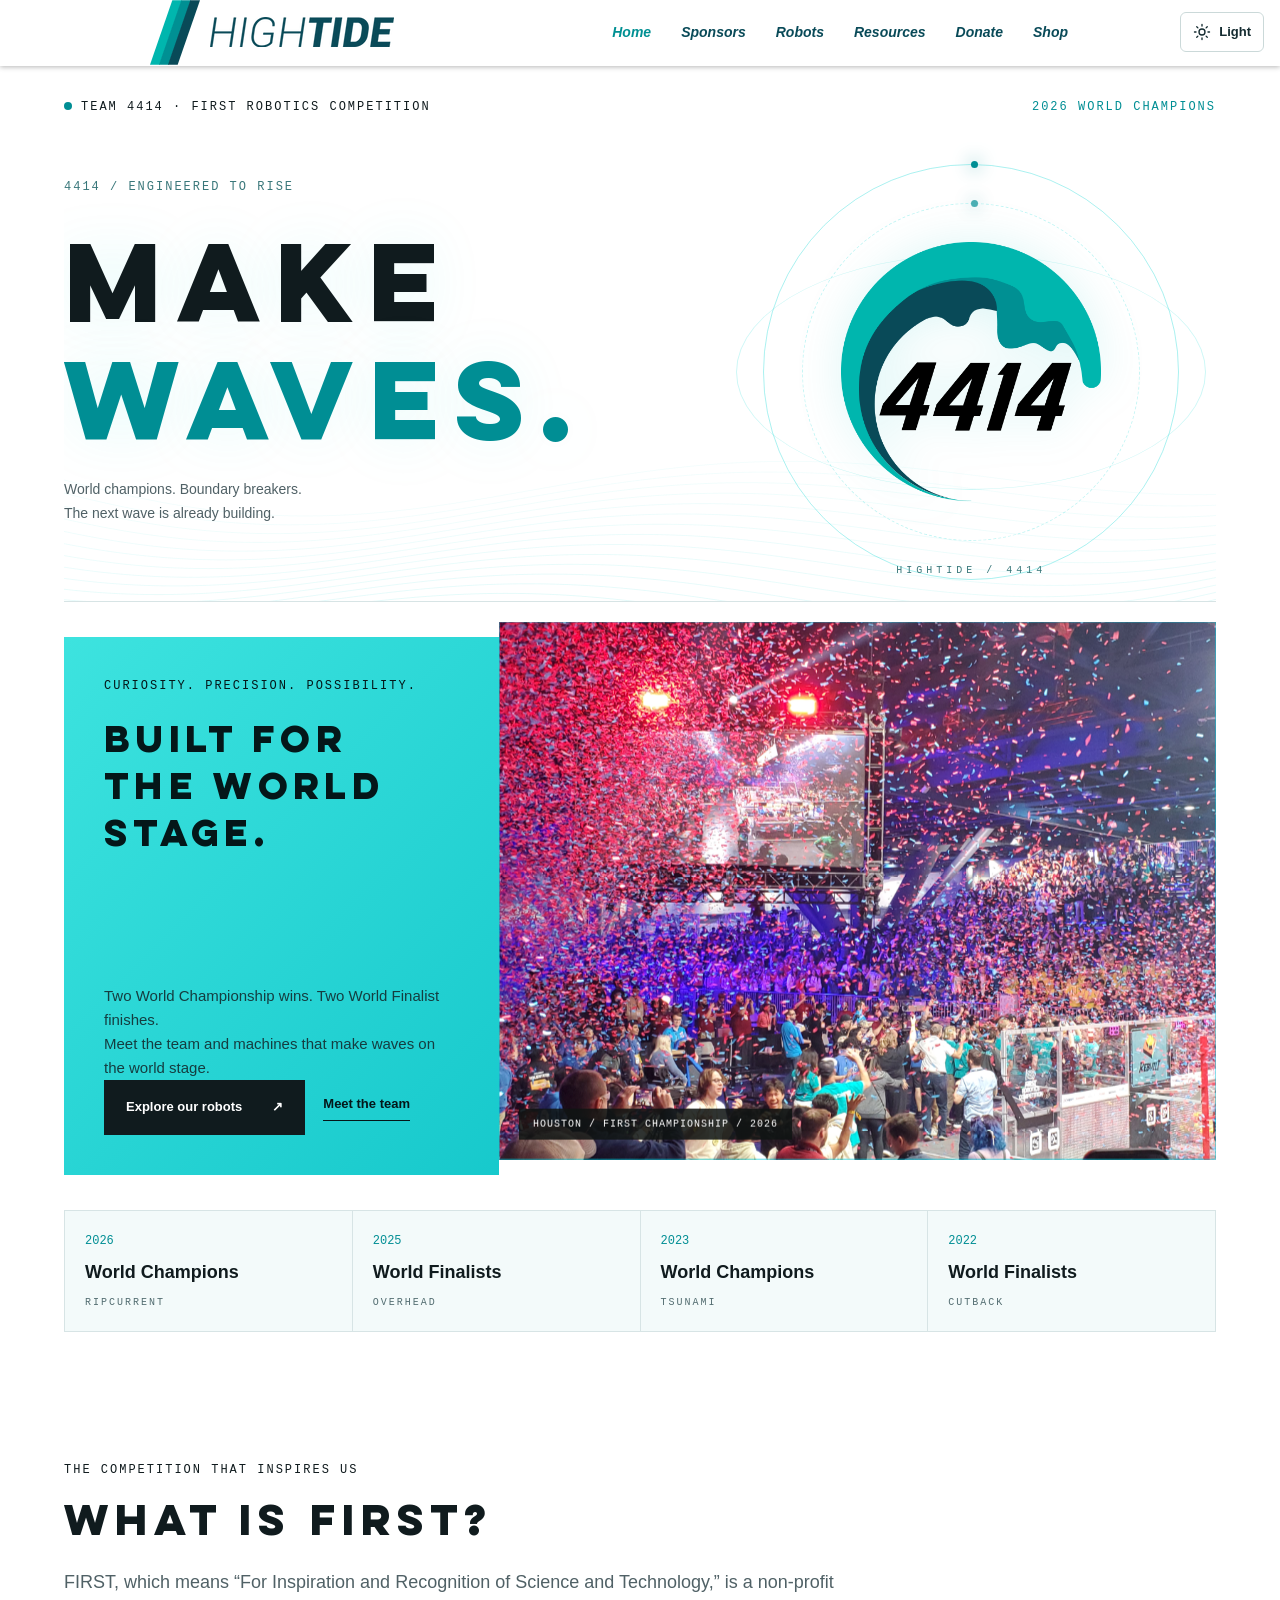
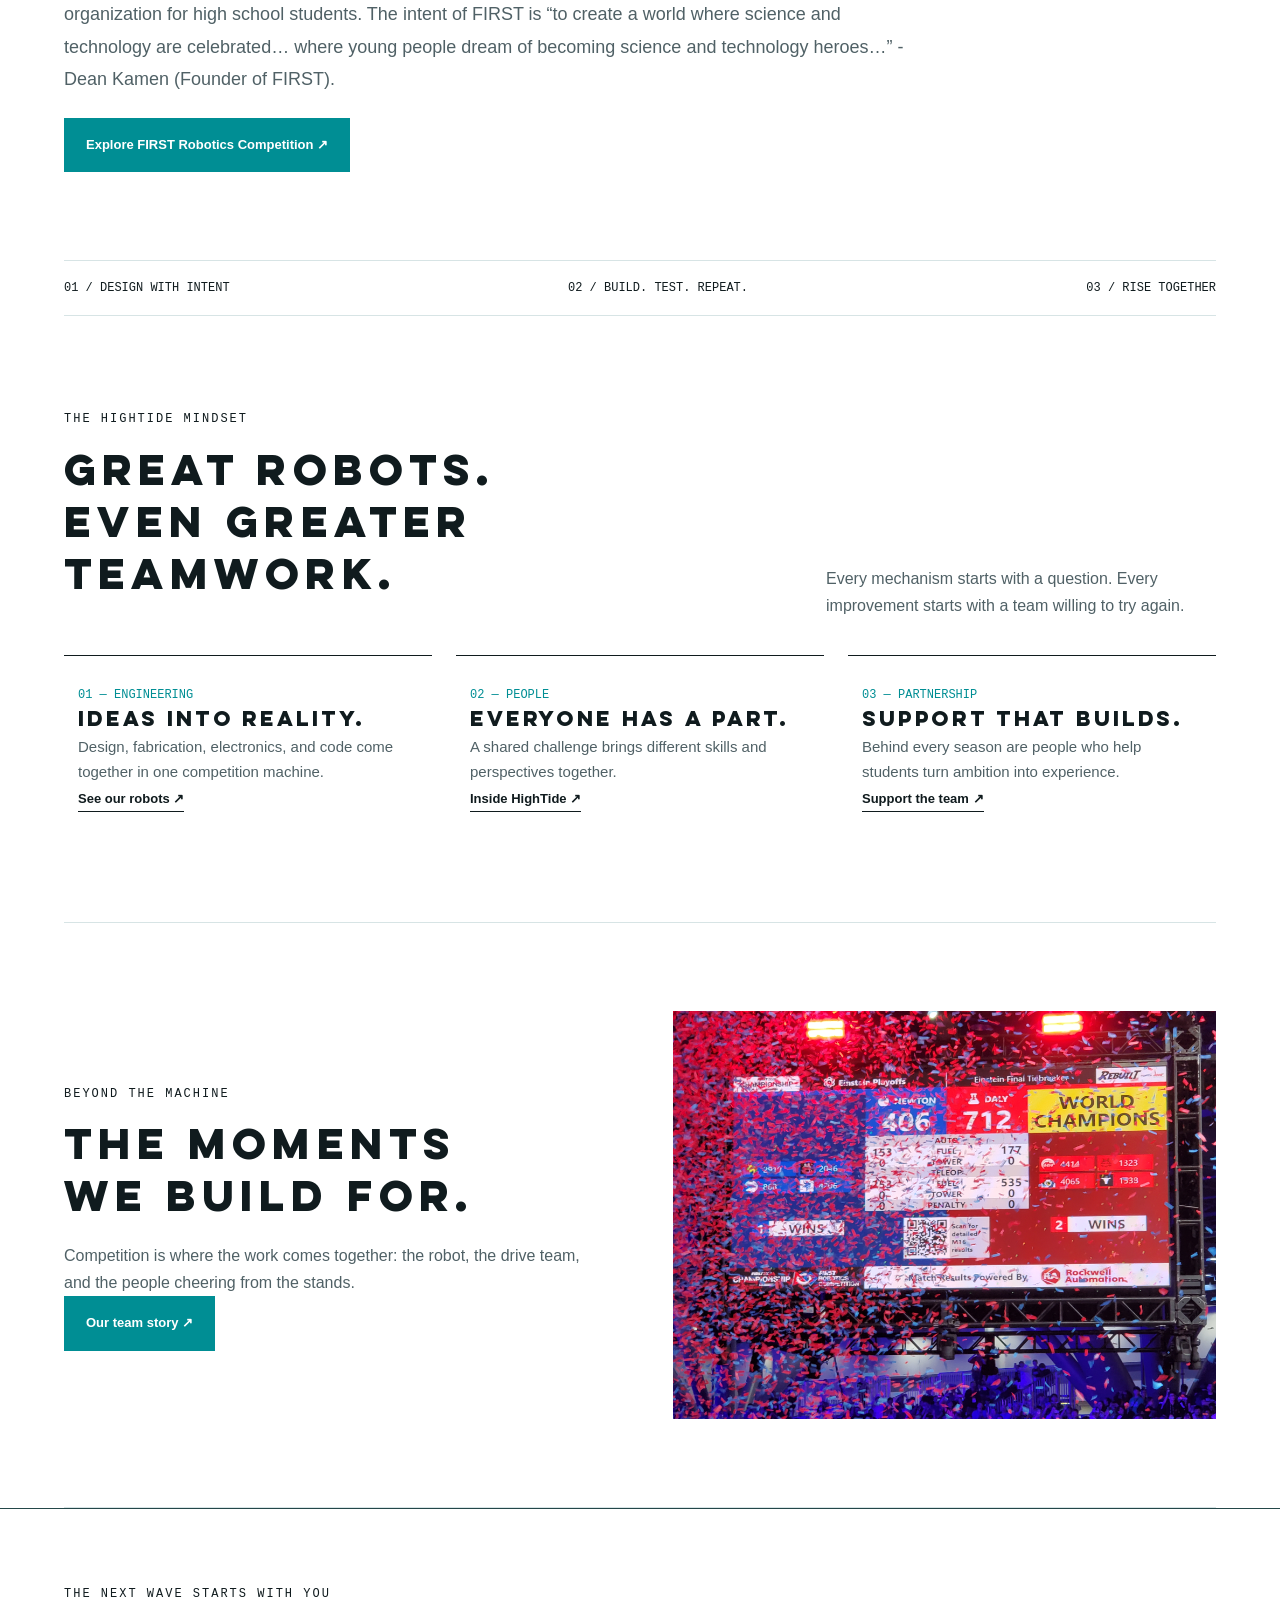
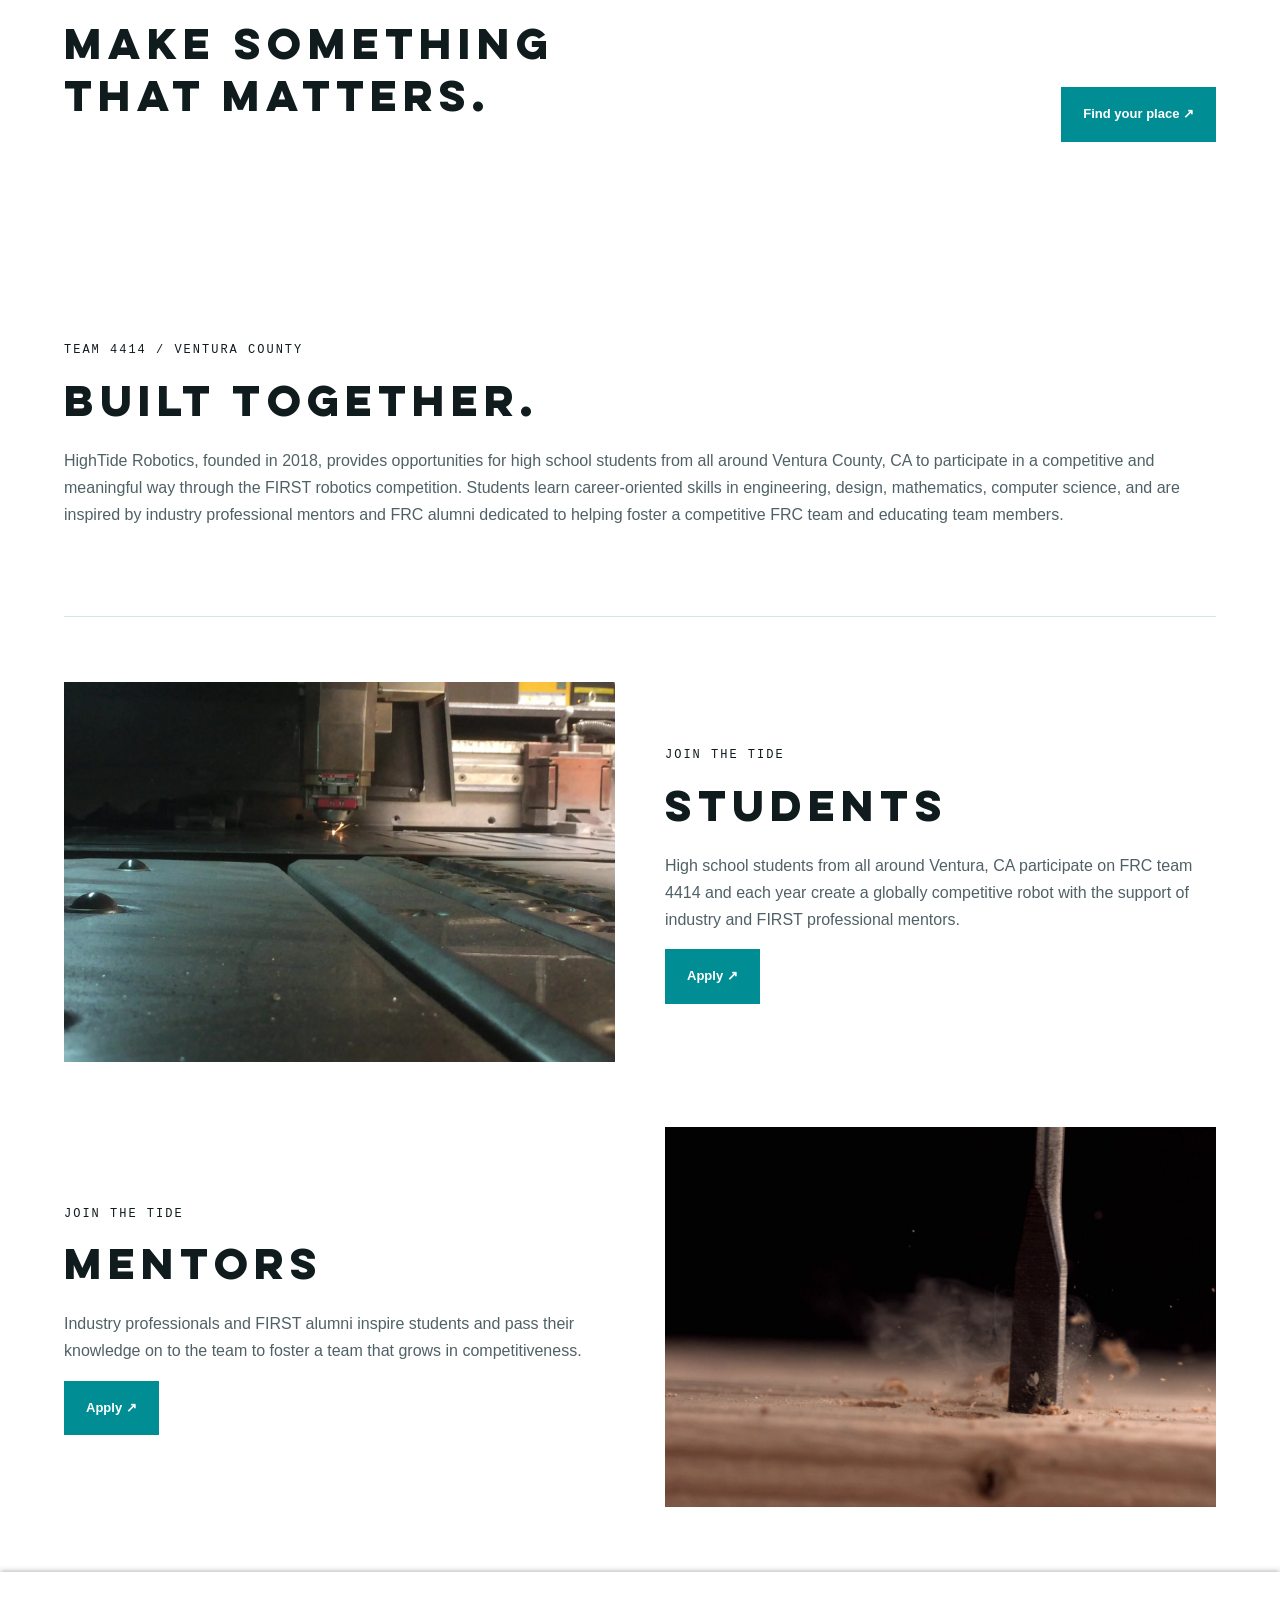
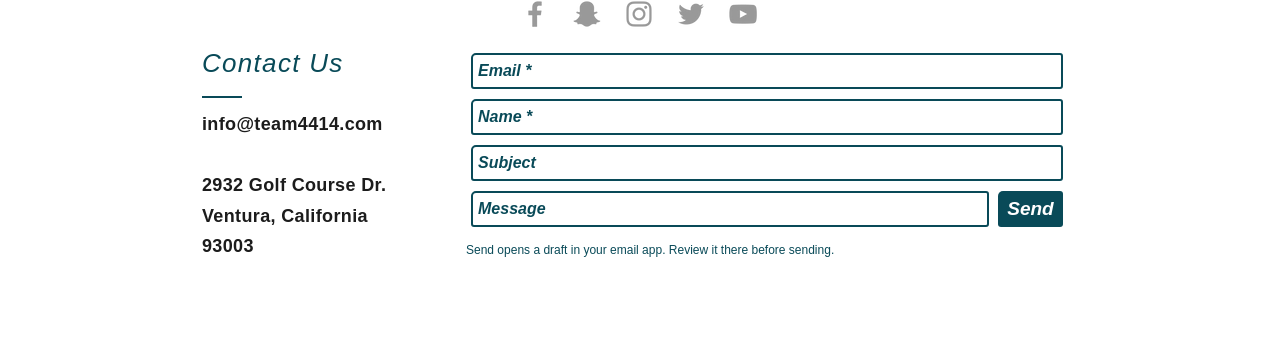
==== official-revamp/index.html @ c83b05f4 "Publish official HighTide copy with revamp homepage" ====
<!DOCTYPE html>
<html lang="en">
<head>
  
  <meta charset='utf-8'>
  <meta name="viewport" content="width=device-width, initial-scale=1" id="wixDesktopViewport" />
  <meta http-equiv="X-UA-Compatible" content="IE=edge">
  <meta name="generator" content="Wix.com Website Builder"/>

  <link rel="icon" sizes="192x192" href="assets/6a2517e0208572bcdb45.png" type="image/png"/>
  <link rel="shortcut icon" href="assets/ac8cab47b328938e9372.png" type="image/png"/>
  <link rel="apple-touch-icon" href="assets/9e45f8d595b29e745906.png" type="image/png"/>

  <!-- Safari Pinned Tab Icon -->
  <!-- <link rel="mask-icon" href="assets/ac8cab47b328938e9372.png"> -->

  <!-- Segmenter Polyfill -->
  

  <!-- Legacy Polyfills -->
  
  

  <!-- Performance API Polyfills -->
  

  
    <!-- Essential Viewer Model -->
    
    
  

  <!-- Globals Definitions -->
  

  

  
  <!-- BEGIN handleAccessTokens bundle -->

  

<!-- END handleAccessTokens bundle -->

<!-- BEGIN overrideGlobals bundle -->



<!-- END overrideGlobals bundle -->

  

  
  

  <!-- Initial CSS -->
  <style data-url="assets/94d943d7850af9f69bb8.css">@keyframes slide-horizontal-new{0%{transform:translate(100%)}}@keyframes slide-horizontal-old{80%{opacity:1}to{opacity:0;transform:translate(-100%)}}@keyframes slide-vertical-new{0%{transform:translateY(-100%)}}@keyframes slide-vertical-old{80%{opacity:1}to{opacity:0;transform:translateY(100%)}}@keyframes out-in-new{0%{opacity:0}}@keyframes out-in-old{to{opacity:0}}:root:active-view-transition{view-transition-name:none}:root:active-view-transition::view-transition-group(*){animation:none}:root:active-view-transition::view-transition-old(*){animation:none}:root:active-view-transition::view-transition-new(*){animation:none}:root::view-transition{pointer-events:none}:root:active-view-transition #SITE_HEADER{view-transition-name:header-group}:root:active-view-transition #WIX_ADS{view-transition-name:wix-ads-group}:root:active-view-transition #SITE_FOOTER{view-transition-name:footer-group}:root:active-view-transition #BACKGROUND_GROUP_TRANSITION_GROUP>div{view-transition-name:background-group}:root:active-view-transition::view-transition-group(page-group){pointer-events:all;cursor:wait;animation:revert;animation-duration:.6s}:root:active-view-transition::view-transition-old(page-group){pointer-events:all;cursor:wait;animation:revert;animation-duration:.6s}:root:active-view-transition::view-transition-new(page-group){pointer-events:all;cursor:wait;animation:revert;animation-duration:.6s}:root:active-view-transition-type(SlideHorizontal)::view-transition-old(page-group){mix-blend-mode:normal;animation:.6s cubic-bezier(.83,0,.17,1) forwards slide-horizontal-old}:root:active-view-transition-type(SlideHorizontal)::view-transition-new(page-group){mix-blend-mode:normal;animation:.6s cubic-bezier(.83,0,.17,1) backwards slide-horizontal-new}:root:active-view-transition-type(SlideVertical)::view-transition-old(page-group){mix-blend-mode:normal;animation:.6s cubic-bezier(.83,0,.17,1) forwards slide-vertical-old}:root:active-view-transition-type(SlideVertical)::view-transition-new(page-group){mix-blend-mode:normal;animation:.6s cubic-bezier(.83,0,.17,1) backwards slide-vertical-new}:root:active-view-transition-type(OutIn)::view-transition-old(page-group){animation:.35s cubic-bezier(.22,1,.36,1) forwards out-in-old}:root:active-view-transition-type(OutIn)::view-transition-new(page-group){animation:.35s cubic-bezier(.64,0,.78,0) .35s backwards out-in-new}@media (prefers-reduced-motion:reduce){::view-transition-group(*){animation:none!important}::view-transition-old(*){animation:none!important}::view-transition-new(*){animation:none!important}}html,body{vertical-align:baseline;background:0 0;border:0;outline:0;margin:0;padding:0}body{--scrollbar-width:0px;-webkit-text-size-adjust:100%;-moz-text-size-adjust:100%;-ms-text-size-adjust:100%;text-size-adjust:100%;font-family:Arial,Helvetica,sans-serif;font-size:10px}html,body{height:100%}body{overflow-x:auto;overflow-y:scroll}body:not(.responsive) #site-root{width:100%;min-width:var(--site-width)}body:not([data-js-loaded]) [data-hide-prejs]{visibility:hidden}interact-element{display:contents}#SITE_CONTAINER{position:relative}:root{--one-unit:1vw;--section-max-width:9999px;--spx-stopper-max:9999px;--spx-stopper-min:0px;--browser-zoom:1}@supports ((-webkit-appearance:none)) and (stroke-color:transparent){:root{--safari-sticky-fix:opacity;--experimental-safari-sticky-fix:translateZ(0)}}@supports (container-type:inline-size){:root{--one-unit:1cqw}}[id^=oldHoverBox-]{mix-blend-mode:plus-lighter;transition:opacity .5s,visibility .5s}[data-mesh-id$=inlineContent-gridContainer]:has(>[id^=oldHoverBox-]){isolation:isolate}
/*# sourceMappingURL=assets/94d943d7850af9f69bb8.css.map*/</style>
<style data-url="assets/3c4a7a65e92de4098db1.css">div,span,applet,object,iframe,h1,h2,h3,h4,h5,h6,p,blockquote,pre,a,abbr,acronym,address,big,cite,code,del,dfn,em,font,img,ins,kbd,q,s,samp,small,strike,strong,sub,sup,tt,var,b,u,i,center,dl,dt,dd,ol,ul,li,fieldset,form,label,legend,table,caption,tbody,tfoot,thead,tr,th,td,nav,button,section,header,footer,title{vertical-align:baseline;background:0 0;border:0;outline:0;margin:0;padding:0}textarea,input,select{box-sizing:border-box;font-family:Helvetica,Arial,sans-serif}ol,ul{list-style:none}blockquote,q{quotes:none}ins{text-decoration:none}del{text-decoration:line-through}table{border-collapse:collapse;border-spacing:0}a{cursor:pointer;text-decoration:none}.testStyles{overflow-y:hidden}.reset-button{color:inherit;font:inherit;-webkit-appearance:none;-webkit-user-select:none;-moz-user-select:none;-ms-user-select:none;background:0 0;border:0;outline:0;padding:0;line-height:normal;overflow:visible}:focus{outline:none}body.device-mobile-optimized:not(.disable-site-overflow){overflow-x:hidden;overflow-y:scroll}body.device-mobile-optimized:not(.responsive) #SITE_CONTAINER{width:320px;margin-left:auto;margin-right:auto;position:relative;overflow-x:visible}body.device-mobile-optimized:not(.responsive):not(.blockSiteScrolling) #SITE_CONTAINER{margin-top:0}body.device-mobile-optimized>*{max-width:100%!important}body.device-mobile-optimized #site-root{overflow:hidden}@supports (overflow:clip){body.device-mobile-optimized #site-root{overflow:clip}}body.device-mobile-non-optimized #SITE_CONTAINER #site-root{overflow:clip}body.device-mobile-non-optimized.fullScreenMode{background-color:#5f6360}body.device-mobile-non-optimized.fullScreenMode #site-root,body.device-mobile-non-optimized.fullScreenMode #SITE_BACKGROUND,body.device-mobile-non-optimized.fullScreenMode #MOBILE_ACTIONS_MENU,body.fullScreenMode #WIX_ADS{visibility:hidden}body.fullScreenMode{overflow:hidden!important}body.fullScreenMode.device-mobile-optimized #TINY_MENU{opacity:0;pointer-events:none}body.fullScreenMode-scrollable.device-mobile-optimized{overflow-x:hidden!important;overflow-y:auto!important}body.fullScreenMode-scrollable.device-mobile-optimized #site-root,body.fullScreenMode-scrollable.device-mobile-optimized #masterPage{overflow:hidden!important}body.fullScreenMode-scrollable.device-mobile-optimized #masterPage,body.fullScreenMode-scrollable.device-mobile-optimized #SITE_BACKGROUND{height:auto!important}body.fullScreenMode-scrollable.device-mobile-optimized #masterPage.mesh-layout{height:0!important}body.blockSiteScrolling,body.siteScrollingBlocked{width:100%;position:fixed}body.siteScrollingBlockedIOSFix{overflow:hidden!important}body.blockSiteScrolling #SITE_CONTAINER{margin-top:calc(var(--blocked-site-scroll-margin-top)*-1)}#site-root{top:var(--wix-ads-height);min-height:100%;margin:0 auto;position:relative}#site-root img:not([src]){visibility:hidden}#site-root svg img:not([src]){visibility:visible}.auto-generated-link{color:inherit}#SCROLL_TO_TOP,#SCROLL_TO_BOTTOM{height:0}.has-click-trigger{cursor:pointer}.fullScreenOverlay{z-index:1005;justify-content:center;display:flex;position:fixed;top:-60px;bottom:0;left:0;right:0;overflow-y:hidden}.fullScreenOverlay>.fullScreenOverlayContent{margin:0 auto;position:absolute;top:60px;bottom:0;left:0;right:0;overflow:hidden;transform:translateZ(0)}[data-mesh-id$=inlineContent],[data-mesh-id$=centeredContent],[data-mesh-id$=form]{pointer-events:none;position:relative}[data-mesh-id$=-gridWrapper],[data-mesh-id$=-rotated-wrapper]{pointer-events:none}[data-mesh-id$=-gridContainer]>*,[data-mesh-id$=-rotated-wrapper]>*,[data-mesh-id$=inlineContent]>:not([data-mesh-id$=-gridContainer]){pointer-events:auto}.device-mobile-optimized #masterPage.mesh-layout #SOSP_CONTAINER_CUSTOM_ID{-ms-grid-row:2;grid-area:2/1/3/2;position:relative}#masterPage.mesh-layout{display:-ms-grid;-ms-grid-rows:max-content max-content min-content max-content;-ms-grid-columns:100%;grid-template-rows:max-content max-content min-content max-content;grid-template-columns:100%;justify-content:stretch;align-items:start;display:grid}#masterPage.mesh-layout #SITE_HEADER_WRAPPER,#masterPage.mesh-layout #SITE_HEADER-placeholder,#masterPage.mesh-layout #SOSP_CONTAINER_CUSTOM_ID[data-state~=mobileView],#masterPage.mesh-layout #PAGES_CONTAINER,#masterPage.mesh-layout #soapBeforePagesContainer,#masterPage.mesh-layout #soapAfterPagesContainer,#masterPage.mesh-layout #SITE_FOOTER_WRAPPER,#masterPage.mesh-layout #SITE_FOOTER-placeholder{-ms-grid-column:1;-ms-grid-row-align:start;-ms-grid-column-align:start}#masterPage.mesh-layout #SITE_HEADER_WRAPPER,#masterPage.mesh-layout #SITE_HEADER-placeholder{-ms-grid-row:1;grid-area:1/1/2/2}#masterPage.mesh-layout #PAGES_CONTAINER,#masterPage.mesh-layout #soapBeforePagesContainer,#masterPage.mesh-layout #soapAfterPagesContainer{-ms-grid-row:3;grid-area:3/1/4/2}#masterPage.mesh-layout #soapBeforePagesContainer,#masterPage.mesh-layout #soapAfterPagesContainer{width:100%}#masterPage.mesh-layout #PAGES_CONTAINER{align-self:stretch}#masterPage.mesh-layout main#PAGES_CONTAINER{display:block}#masterPage.mesh-layout #SITE_FOOTER_WRAPPER,#masterPage.mesh-layout #SITE_FOOTER-placeholder{-ms-grid-row:4;grid-area:4/1/5/2}#masterPage.mesh-layout [data-mesh-id=PAGES_CONTAINERcenteredContent],#masterPage.mesh-layout [data-mesh-id=PAGES_CONTAINERinlineContent],#masterPage.mesh-layout #SITE_PAGES{height:100%}#masterPage.mesh-layout.desktop>*{width:100%}#masterPage.mesh-layout #SITE_PAGES,#masterPage.mesh-layout #SITE_HEADER_WRAPPER,#masterPage.mesh-layout #SITE_FOOTER_WRAPPER,#masterPage.mesh-layout #PAGES_CONTAINER,#masterPage.mesh-layout #masterPageinlineContent,#masterPage.mesh-layout #SITE_FOOTER,#masterPage.mesh-layout #SITE_HEADER{position:relative}#masterPage.mesh-layout #SITE_HEADER{grid-area:1/1/2/2}#masterPage.mesh-layout #SITE_FOOTER{grid-area:4/1/5/2}#masterPage.mesh-layout.overflow-x-clip #SITE_HEADER,#masterPage.mesh-layout.overflow-x-clip #SITE_FOOTER{overflow-x:clip}[data-z-counter]{z-index:0}[data-z-counter="0"]{z-index:auto}.wixSiteProperties{-webkit-font-smoothing:antialiased;-moz-osx-font-smoothing:grayscale}:root{--wst-button-color-fill-primary:rgb(var(--color_48));--wst-button-color-border-primary:rgb(var(--color_49));--wst-button-color-text-primary:rgb(var(--color_50));--wst-button-color-fill-primary-hover:rgb(var(--color_51));--wst-button-color-border-primary-hover:rgb(var(--color_52));--wst-button-color-text-primary-hover:rgb(var(--color_53));--wst-button-color-fill-primary-disabled:rgb(var(--color_54));--wst-button-color-border-primary-disabled:rgb(var(--color_55));--wst-button-color-text-primary-disabled:rgb(var(--color_56));--wst-button-color-fill-secondary:rgb(var(--color_57));--wst-button-color-border-secondary:rgb(var(--color_58));--wst-button-color-text-secondary:rgb(var(--color_59));--wst-button-color-fill-secondary-hover:rgb(var(--color_60));--wst-button-color-border-secondary-hover:rgb(var(--color_61));--wst-button-color-text-secondary-hover:rgb(var(--color_62));--wst-button-color-fill-secondary-disabled:rgb(var(--color_63));--wst-button-color-border-secondary-disabled:rgb(var(--color_64));--wst-button-color-text-secondary-disabled:rgb(var(--color_65));--wst-color-fill-base-1:rgb(var(--color_36));--wst-color-fill-base-2:rgb(var(--color_37));--wst-color-fill-base-shade-1:rgb(var(--color_38));--wst-color-fill-base-shade-2:rgb(var(--color_39));--wst-color-fill-base-shade-3:rgb(var(--color_40));--wst-color-fill-accent-1:rgb(var(--color_41));--wst-color-fill-accent-2:rgb(var(--color_42));--wst-color-fill-accent-3:rgb(var(--color_43));--wst-color-fill-accent-4:rgb(var(--color_44));--wst-color-fill-background-primary:rgb(var(--color_11));--wst-color-fill-background-secondary:rgb(var(--color_12));--wst-color-text-primary:rgb(var(--color_15));--wst-color-text-secondary:rgb(var(--color_14));--wst-color-action:rgb(var(--color_18));--wst-color-disabled:rgb(var(--color_39));--wst-color-title:rgb(var(--color_45));--wst-color-subtitle:rgb(var(--color_46));--wst-color-line:rgb(var(--color_47));--wst-font-style-h2:var(--font_2);--wst-font-style-h3:var(--font_3);--wst-font-style-h4:var(--font_4);--wst-font-style-h5:var(--font_5);--wst-font-style-h6:var(--font_6);--wst-font-style-body-large:var(--font_7);--wst-font-style-body-medium:var(--font_8);--wst-font-style-body-small:var(--font_9);--wst-font-style-body-x-small:var(--font_10);--wst-color-custom-1:rgb(var(--color_13));--wst-color-custom-2:rgb(var(--color_16));--wst-color-custom-3:rgb(var(--color_17));--wst-color-custom-4:rgb(var(--color_19));--wst-color-custom-5:rgb(var(--color_20));--wst-color-custom-6:rgb(var(--color_21));--wst-color-custom-7:rgb(var(--color_22));--wst-color-custom-8:rgb(var(--color_23));--wst-color-custom-9:rgb(var(--color_24));--wst-color-custom-10:rgb(var(--color_25));--wst-color-custom-11:rgb(var(--color_26));--wst-color-custom-12:rgb(var(--color_27));--wst-color-custom-13:rgb(var(--color_28));--wst-color-custom-14:rgb(var(--color_29));--wst-color-custom-15:rgb(var(--color_30));--wst-color-custom-16:rgb(var(--color_31));--wst-color-custom-17:rgb(var(--color_32));--wst-color-custom-18:rgb(var(--color_33));--wst-color-custom-19:rgb(var(--color_34));--wst-color-custom-20:rgb(var(--color_35))}.wix-presets-wrapper{display:contents}.builder-root{box-sizing:border-box}
/*# sourceMappingURL=assets/3c4a7a65e92de4098db1.css.map*/</style>

  <meta name="format-detection" content="telephone=no">
  <meta name="skype_toolbar" content="skype_toolbar_parser_compatible">
  
  

  

  
      <!--pageHtmlEmbeds.head start-->
      
    
      
      <!--pageHtmlEmbeds.head end-->
  

  <!-- head performance data start -->
  
  <!-- head performance data end -->
  

    

  
  <style id="a11y-contrast">
    @media (forced-colors: active) {
      #SITE_CONTAINER.focus-ring-active
        :not(.has-custom-focus):not(.ignore-focus):not([tabindex='-1']):focus,
      #SITE_CONTAINER.focus-ring-active
        :not(.has-custom-focus):not(.ignore-focus):not([tabindex='-1']):focus
        ~ .wixSdkShowFocusOnSibling {
        outline: 2px solid CanvasText;
        outline-offset: 2px;
      }
    }
  </style>
  

  

<meta http-equiv="X-Wix-Meta-Site-Id" content="e377ddc9-7786-4583-9817-814f93f00d83">
<meta http-equiv="X-Wix-Application-Instance-Id" content="0102c278-e7bc-4dad-8c12-705cf409c7c3">

    <meta http-equiv="X-Wix-Published-Version" content="2"/>



    <meta http-equiv="etag" content="bug"/>

<!-- render-head end -->

<style data-href="assets/792822627a975d624b44.css">.EtmdIW{cursor:pointer}.XWeqiF{opacity:0}.bWoigz{opacity:1;transition:opacity var(--transition-duration) cubic-bezier(.37, 0, .63, 1)}.HTrn1j{opacity:1}.sAGPNe{opacity:0;transition:opacity var(--transition-duration) cubic-bezier(.37, 0, .63, 1)}.cCFKrw{opacity:0}.yifJnQ{opacity:1;transition:opacity var(--transition-duration) cubic-bezier(.64, 0, .78, 0)}._mj5qU{opacity:1}.gG6uhp{opacity:0;transition:opacity var(--transition-duration) cubic-bezier(.22, 1, .36, 1)}.k0CnHT{transform:translate(100%)}.URQNsX{transition:transform var(--transition-duration) cubic-bezier(.87, 0, .13, 1);transform:translate(0)}.CCwVTE{transform:translate(0)}.TX_1qK{transition:transform var(--transition-duration) cubic-bezier(.87, 0, .13, 1);transform:translate(-100%)}.JMRv7x{transform:translate(-100%)}.AOzCGi{transition:transform var(--transition-duration) cubic-bezier(.87, 0, .13, 1);transform:translate(0)}.WzSMGx{transform:translate(0)}.I76Pz6{transition:transform var(--transition-duration) cubic-bezier(.87, 0, .13, 1);transform:translate(100%)}.bX95uQ{transform:translateY(100%)}.Ogwj62{transition:transform var(--transition-duration) cubic-bezier(.87, 0, .13, 1);transform:translateY(0)}.GdyWfW{transform:translateY(0)}.YxqFze{transition:transform var(--transition-duration) cubic-bezier(.87, 0, .13, 1);transform:translateY(-100%)}.NrDww4{transform:translateY(-100%)}.ciVV17{transition:transform var(--transition-duration) cubic-bezier(.87, 0, .13, 1);transform:translateY(0)}.BMKrqh{transform:translateY(0)}.jNxMkI{transition:transform var(--transition-duration) cubic-bezier(.87, 0, .13, 1);transform:translateY(100%)}body:not(.responsive) .Y3K28_{overflow-x:clip}:root:active-view-transition .Y3K28_{view-transition-name:page-group}.uvik8H{grid-template-rows:1fr;grid-template-columns:1fr;height:100%;display:grid}.uvik8H>div{grid-area:1/1/2/2;place-self:stretch stretch!important}.StylableButton2545352419__root{-archetype:box;cursor:pointer;box-sizing:border-box;touch-action:manipulation;border:0;width:100%;min-width:10px;height:100%;min-height:10px;padding:0;display:block}.StylableButton2545352419__root[disabled]{pointer-events:none}.StylableButton2545352419__root:not(:hover):not([disabled]).StylableButton2545352419--hasBackgroundColor{background-color:var(--corvid-background-color)!important}.StylableButton2545352419__root:hover:not([disabled]).StylableButton2545352419--hasHoverBackgroundColor{background-color:var(--corvid-hover-background-color)!important}.StylableButton2545352419__root:not(:hover)[disabled].StylableButton2545352419--hasDisabledBackgroundColor{background-color:var(--corvid-disabled-background-color)!important}.StylableButton2545352419__root:not(:hover):not([disabled]).StylableButton2545352419--hasBorderColor{border-color:var(--corvid-border-color)!important}.StylableButton2545352419__root:hover:not([disabled]).StylableButton2545352419--hasHoverBorderColor{border-color:var(--corvid-hover-border-color)!important}.StylableButton2545352419__root:not(:hover)[disabled].StylableButton2545352419--hasDisabledBorderColor{border-color:var(--corvid-disabled-border-color)!important}.StylableButton2545352419__root.StylableButton2545352419--hasBorderRadius{border-radius:var(--corvid-border-radius)!important}.StylableButton2545352419__root.StylableButton2545352419--hasBorderWidth{border-width:var(--corvid-border-width)!important}.StylableButton2545352419__root:not(:hover):not([disabled]).StylableButton2545352419--hasColor,.StylableButton2545352419__root:not(:hover):not([disabled]).StylableButton2545352419--hasColor .StylableButton2545352419__label{color:var(--corvid-color)!important}.StylableButton2545352419__root:hover:not([disabled]).StylableButton2545352419--hasHoverColor,.StylableButton2545352419__root:hover:not([disabled]).StylableButton2545352419--hasHoverColor .StylableButton2545352419__label{color:var(--corvid-hover-color)!important}.StylableButton2545352419__root:not(:hover)[disabled].StylableButton2545352419--hasDisabledColor,.StylableButton2545352419__root:not(:hover)[disabled].StylableButton2545352419--hasDisabledColor .StylableButton2545352419__label{color:var(--corvid-disabled-color)!important}.StylableButton2545352419__link{-archetype:box;box-sizing:border-box;color:#000;text-decoration:none}.StylableButton2545352419__container{flex-direction:row;flex-grow:1;flex-basis:auto;justify-content:center;align-items:center;width:100%;height:100%;transition:all .2s,visibility;display:flex;overflow:hidden}.StylableButton2545352419__label{-archetype:text;-controller-part-type:LayoutChildDisplayDropdown, LayoutFlexChildSpacing(first);text-overflow:ellipsis;text-align:center;white-space:nowrap;min-width:1.8em;max-width:100%;transition:inherit;overflow:hidden}.StylableButton2545352419__root.StylableButton2545352419--isMaxContent .StylableButton2545352419__label{text-overflow:unset}.StylableButton2545352419__root.StylableButton2545352419--isWrapText .StylableButton2545352419__label{overflow-wrap:break-word;white-space:break-spaces;word-break:break-word;min-width:10px}.StylableButton2545352419__icon{-archetype:icon;-controller-part-type:LayoutChildDisplayDropdown, LayoutFlexChildSpacing(last);flex-shrink:0;min-width:1px;height:50px;transition:inherit}.StylableButton2545352419__icon.StylableButton2545352419--override{display:block!important}.StylableButton2545352419__icon>span,.StylableButton2545352419__icon svg{width:inherit;height:inherit;display:flex}.StylableButton2545352419__root:not(:hover):not([disalbed]).StylableButton2545352419--hasIconColor .StylableButton2545352419__icon svg{fill:var(--corvid-icon-color)!important;stroke:var(--corvid-icon-color)!important}.StylableButton2545352419__root:hover:not([disabled]).StylableButton2545352419--hasHoverIconColor .StylableButton2545352419__icon svg{fill:var(--corvid-hover-icon-color)!important;stroke:var(--corvid-hover-icon-color)!important}.StylableButton2545352419__root:not(:hover)[disabled].StylableButton2545352419--hasDisabledIconColor .StylableButton2545352419__icon svg{fill:var(--corvid-disabled-icon-color)!important;stroke:var(--corvid-disabled-icon-color)!important}@media (forced-colors:active){.StylableButton2545352419__root.StylableButton2545352419__forcedColorsBackground{color:buttontext!important;background:buttonface!important}.StylableButton2545352419__root.StylableButton2545352419__forcedColorsBackground[disabled]{color:graytext!important}.StylableButton2545352419__root.StylableButton2545352419__forcedColorsBackground .StylableButton2545352419__label{color:inherit!important}.StylableButton2545352419__root:not([disabled]){outline-offset:0px;outline:2px solid buttontext}.StylableButton2545352419__root:hover:not([disabled]),.StylableButton2545352419__root[aria-pressed=true],.StylableButton2545352419__root[aria-selected=true],.StylableButton2545352419__root[data-preview=selected]{outline-offset:1px;outline:3px solid highlight}.StylableButton2545352419__root:focus,.StylableButton2545352419__root:focus-visible{outline-offset:1px;outline:3px solid highlight!important}.StylableButton2545352419__icon,.StylableButton2545352419__icon svg:not([data-type=ugc]):not([data-type=color]),.StylableButton2545352419__icon svg:not([data-type=ugc]):not([data-type=color]) *{fill:currentColor!important;stroke:currentColor!important}}.IT88M3{position:absolute;inset:0}.LXgYyC{cursor:pointer}.iL7Pq5{-webkit-tap-highlight-color:#0000;opacity:var(--opacity);fill:var(--corvid-fill-color,var(--fill));fill-opacity:var(--fill-opacity);stroke:var(--corvid-stroke-color,var(--stroke));stroke-opacity:var(--stroke-opacity);stroke-width:var(--stroke-width);transform:var(--flip);filter:var(--drop-shadow,none);position:absolute;inset:0}.iL7Pq5 svg{width:var(--svg-calculated-width,100%);height:var(--svg-calculated-height,100%);padding:var(--svg-calculated-padding,0);margin:auto;position:absolute;inset:0}.iL7Pq5 svg:not([data-type=ugc]){overflow:visible}@media (forced-colors:active){.iL7Pq5 svg:not([data-type=ugc]):not([data-type=color]){fill:currentColor}}.gx51wo *{vector-effect:non-scaling-stroke}ul.font_100,ol.font_100{color:#080808;font-variant:normal;letter-spacing:normal;margin:0;font-family:"Arial, Helvetica, sans-serif",serif;font-size:10px;font-style:normal;font-weight:400;line-height:normal;text-decoration:none}ul.font_100 li,ol.font_100 li{margin-bottom:12px}ul.wix-list-text-align,ol.wix-list-text-align{list-style-position:inside}ul.wix-list-text-align p,ul.wix-list-text-align h1,ul.wix-list-text-align h2,ul.wix-list-text-align h3,ul.wix-list-text-align h4,ul.wix-list-text-align h5,ul.wix-list-text-align h6,ol.wix-list-text-align p,ol.wix-list-text-align h1,ol.wix-list-text-align h2,ol.wix-list-text-align h3,ol.wix-list-text-align h4,ol.wix-list-text-align h5,ol.wix-list-text-align h6{display:inline}.E28gHm{cursor:pointer}.V9ooqn{clip:rect(0 0 0 0);border:0;width:1px;height:1px;margin:-1px;padding:0;position:absolute;overflow:hidden}@supports ((-webkit-appearance:none)) and (stroke-color:transparent){._v6ohL>*>:first-child{vertical-align:top}}@supports (-webkit-touch-callout:none){._v6ohL>*>:first-child{vertical-align:top}}._v6ohL [data-attr-richtext-marker=true]{display:block}._v6ohL [data-attr-richtext-marker=true] table{border-collapse:collapse;width:100%;margin:15px 0}._v6ohL [data-attr-richtext-marker=true] table td{padding:12px;position:relative}._v6ohL [data-attr-richtext-marker=true] table td:after{content:"";opacity:.2;border-bottom:1px solid;border-left:1px solid;position:absolute;inset:0}._v6ohL [data-attr-richtext-marker=true] table tr td:last-child:after{border-right:1px solid}._v6ohL [data-attr-richtext-marker=true] table tr:first-child td:after{border-top:1px solid}.N5mCVp :is(p,h1,h2,h3,h4,h5,h6,ul,ol,span[data-attr-richtext-marker],blockquote,div) [class$=rich-text__text],.N5mCVp :is(p,h1,h2,h3,h4,h5,h6,ul,ol,span[data-attr-richtext-marker],blockquote,div)[class$=rich-text__text]{color:var(--corvid-color,currentColor)}.N5mCVp :is(p,h1,h2,h3,h4,h5,h6,ul,ol,span[data-attr-richtext-marker],blockquote,div) span[style*=color]{color:var(--corvid-color,currentColor)!important}.V3wkP4{min-height:var(--min-height);min-width:var(--min-width);direction:var(--text-direction)}.V3wkP4 .nzCBBu{word-wrap:break-word;overflow-wrap:break-word;width:100%;height:100%;position:relative}.V3wkP4 .nzCBBu ul{list-style:inside}.V3wkP4 .nzCBBu li{margin-bottom:12px}.UwkEpO p,.UwkEpO h1,.UwkEpO h2,.UwkEpO h3,.UwkEpO h4,.UwkEpO h5,.UwkEpO h6,.UwkEpO blockquote,.UwkEpO div{letter-spacing:normal;line-height:normal}.JykKzs{min-height:var(--min-height);min-width:var(--min-width)}.JykKzs .nzCBBu{word-wrap:break-word;overflow-wrap:break-word;width:100%;height:100%;position:relative}.JykKzs .nzCBBu ol,.JykKzs .nzCBBu ul{letter-spacing:normal;margin-inline-start:.5em;padding-inline-start:1.3em;line-height:normal}.JykKzs .nzCBBu ul{list-style-type:disc}.JykKzs .nzCBBu ol{list-style-type:decimal}.JykKzs .nzCBBu ul ul,.JykKzs .nzCBBu ol ul{line-height:normal;list-style-type:circle}.JykKzs .nzCBBu ol ol ul,.JykKzs .nzCBBu ol ul ul,.JykKzs .nzCBBu ul ol ul,.JykKzs .nzCBBu ul ul ul{line-height:normal;list-style-type:square}.JykKzs .nzCBBu li{font-style:inherit;font-weight:inherit;line-height:inherit;letter-spacing:normal}.JykKzs .nzCBBu p,.JykKzs .nzCBBu h1,.JykKzs .nzCBBu h2,.JykKzs .nzCBBu h3,.JykKzs .nzCBBu h4,.JykKzs .nzCBBu h5,.JykKzs .nzCBBu h6{margin-block:0;letter-spacing:normal;margin:0;line-height:normal}.JykKzs .nzCBBu a{color:inherit}.N8MGzv,.UwkEpO{word-wrap:break-word;overflow-wrap:break-word;text-align:start;pointer-events:none;min-height:var(--min-height);min-width:var(--min-width);direction:var(--text-direction);mix-blend-mode:var(--blendMode,normal);text-transform:var(--textTransform,"none");text-shadow:var(--textOutline,0px 0px transparent),var(--textShadow,0px 0px transparent)}.N8MGzv>*,.UwkEpO>*{pointer-events:auto}.N8MGzv li,.UwkEpO li{font-style:inherit;font-weight:inherit;line-height:inherit;letter-spacing:normal}.N8MGzv ol,.UwkEpO ol,.N8MGzv ul,.UwkEpO ul{letter-spacing:normal;margin-inline:.5em 0;line-height:normal}.N8MGzv:not(.PO9MfV) ol,.UwkEpO:not(.PO9MfV) ol,.N8MGzv:not(.PO9MfV) ul,.UwkEpO:not(.PO9MfV) ul{padding-inline:1.3em 0}.N8MGzv ul,.UwkEpO ul{list-style-type:disc}.N8MGzv ol,.UwkEpO ol{list-style-type:decimal}.N8MGzv ul ul,.UwkEpO ul ul,.N8MGzv ol ul,.UwkEpO ol ul{list-style-type:circle}.N8MGzv ul ul ul,.UwkEpO ul ul ul,.N8MGzv ol ul ul,.UwkEpO ol ul ul,.N8MGzv ul ol ul,.UwkEpO ul ol ul,.N8MGzv ol ol ul,.UwkEpO ol ol ul{list-style-type:square}.N8MGzv p,.UwkEpO p,.N8MGzv h1,.UwkEpO h1,.N8MGzv h2,.UwkEpO h2,.N8MGzv h3,.UwkEpO h3,.N8MGzv h4,.UwkEpO h4,.N8MGzv h5,.UwkEpO h5,.N8MGzv h6,.UwkEpO h6,.N8MGzv blockquote,.UwkEpO blockquote,.N8MGzv div,.UwkEpO div{margin-block:0;margin:0}.N8MGzv a,.UwkEpO a{color:inherit}.PO9MfV li{margin-inline:1.3em 0}@media (forced-colors:active){.AWXfZq.V3wkP4 a:focus,.AWXfZq.V3wkP4 a:focus-visible,.AWXfZq.UwkEpO a:focus,.AWXfZq.UwkEpO a:focus-visible,.AWXfZq.JykKzs a:focus,.AWXfZq.JykKzs a:focus-visible,.AWXfZq.N8MGzv a:focus,.AWXfZq.N8MGzv a:focus-visible{box-shadow:none;outline-offset:1px!important;outline:3px solid highlight!important}}.qe3oTb{pointer-events:none;white-space:nowrap;padding:0;overflow:hidden}.TvbeET{display:none}.CNHfeA{width:100%;position:absolute;inset:0}.ZfNvr6{transition:all .2s ease-in;transform:translateY(-100%)}.ICcIQy{transition:all .2s}.xL7MJu{opacity:0;transition:all .2s ease-in}.xL7MJu.Dbjboh{pointer-events:none}.xg8z1A{opacity:1;transition:all .2s}.G6vvJF{width:100%;height:auto;position:relative}.ZgDNL8{width:100%;position:relative}body:not(.device-mobile-optimized) ._c_gnD,:host(:not(.device-mobile-optimized)) ._c_gnD{margin-left:calc((100% - var(--site-width))/2);width:var(--site-width)}.HQtdHX[data-focuscycled=active]{outline:1px solid #0000}.HQtdHX[data-focuscycled=active]:not(:focus-within){outline:2px solid #0000;transition:outline 10ms}.HQtdHX ._c_gnD{position:absolute;inset:0}.w4DepW{direction:var(--direction)}.w4DepW .tN_ggS .re13Ik{display:var(--item-display);width:var(--item-size);height:var(--item-size);margin-inline:var(--item-margin-inline);margin-block:var(--item-margin-block)}.w4DepW .tN_ggS .re13Ik:last-child{margin-block:0;margin-inline:0}.w4DepW .tN_ggS .re13Ik .twXk19{display:block}.w4DepW .tN_ggS .re13Ik .twXk19 .ZK9snE{width:var(--item-size);height:var(--item-size)}@media (forced-colors:active){.w4DepW .tN_ggS .re13Ik .twXk19{outline-offset:0;outline:2px solid buttontext}.w4DepW .tN_ggS .re13Ik .twXk19:hover{outline-offset:-2px;outline:3px solid highlight}.w4DepW .tN_ggS .re13Ik .twXk19:focus,.w4DepW .tN_ggS .re13Ik .twXk19:focus-visible{outline-offset:1px;outline:3px solid highlight!important}}.w4DepW .tN_ggS{white-space:nowrap;width:100%;height:100%;position:absolute}body.device-mobile-optimized .w4DepW .tN_ggS,:host(.device-mobile-optimized) .w4DepW .tN_ggS{white-space:normal}.Qh0lWW{width:100%;height:100%;display:block}.Qh0lWW img{max-width:var(--wix-img-max-width,100%)}.Qh0lWW[data-animate-blur] img{filter:blur(9px);transition:filter .8s ease-in}.Qh0lWW[data-animate-blur] img[data-load-done]{filter:none}.sFiSiq{width:100%;height:100%;display:block}.QED8q1{width:100%;height:calc(100% - var(--wix-ads-height));margin-top:var(--wix-ads-height);pointer-events:none;z-index:var(--pinned-layer-in-container,var(--above-all-in-container));grid-template-rows:1fr;grid-template-columns:1fr;display:grid;position:fixed;top:0;left:0}.MswS0Y{pointer-events:none;z-index:var(--pinned-layer-in-container,var(--above-all-in-container))}</style>
<style data-href="assets/05a09f59318e3897a63d.css">.BqYkvS{pointer-events:none;z-index:9999;color:#116dff;opacity:0;cursor:pointer;background:#fff;border-radius:24px;width:0;height:0;margin-left:-94px;padding:0 24px;font-family:Helvetica,Arial,メイリオ,meiryo,ヒラギノ角ゴ pro w3,hiragino kaku gothic pro,sans-serif;font-size:14px;position:absolute;top:60px;left:50%}.BqYkvS:focus{opacity:1;pointer-events:auto;border:2px solid;width:auto;height:40px}</style>
<style data-href="assets/52e4f67a94373860b3dc.css">.ZhVEJq{touch-action:manipulation}.twJknM{text-align:initial;box-sizing:border-box;align-items:center;justify-content:var(--label-align);width:max-content;min-width:100%;display:flex}@media (forced-colors:active){.twJknM{outline-offset:0px;outline:2px solid buttontext}.twJknM:hover{outline-offset:1px;outline:3px solid highlight}.twJknM:focus,.twJknM:focus-visible{outline-offset:1px;outline:3px solid highlight!important}[aria-disabled=true] .twJknM{outline:none}}.twJknM:before{content:"";max-width:var(--margin-start,0px);flex-grow:1;align-self:stretch}.twJknM:after{content:"";max-width:var(--margin-end,0px);flex-grow:1;align-self:stretch}.mu5PoX{height:100%}.mu5PoX .twJknM{border-radius:var(--corvid-border-radius,var(--rd,0));transition:var(--trans1,border-color .4s ease 0s, background-color .4s ease 0s);box-shadow:var(--shd,0 1px 4px #0009);position:absolute;inset:0}.mu5PoX .twJknM:link,.mu5PoX .twJknM:visited{border-color:#0000}.mu5PoX .OR4Nv8{font:var(--fnt,var(--font_5));transition:var(--trans2,color .4s ease 0s);color:var(--corvid-color,rgb(var(--txt,var(--color_15,color_15))));white-space:nowrap;margin:0;position:relative}.mu5PoX[aria-disabled=false] .twJknM{background-color:var(--corvid-background-color,rgba(var(--bg,var(--color_17,color_17)),var(--alpha-bg,1)));border:solid var(--corvid-border-color,rgba(var(--brd,var(--color_15,color_15)),var(--alpha-brd,1))) var(--corvid-border-width,var(--brw,0));cursor:pointer!important}body.device-mobile-optimized .mu5PoX[aria-disabled=false]:active .twJknM,:host(.device-mobile-optimized) .mu5PoX[aria-disabled=false]:active .twJknM{background-color:var(--corvid-hover-background-color,rgba(var(--bgh,var(--color_18,color_18)),var(--alpha-bgh,1)));border-color:var(--corvid-hover-border-color,rgba(var(--brdh,var(--color_15,color_15)),var(--alpha-brdh,1)))}body.device-mobile-optimized .mu5PoX[aria-disabled=false]:active .OR4Nv8,:host(.device-mobile-optimized) .mu5PoX[aria-disabled=false]:active .OR4Nv8{color:var(--corvid-hover-color,rgb(var(--txth,var(--color_15,color_15))))}body:not(.device-mobile-optimized) .mu5PoX[aria-disabled=false]:hover .twJknM,:host(:not(.device-mobile-optimized)) .mu5PoX[aria-disabled=false]:hover .twJknM{background-color:var(--corvid-hover-background-color,rgba(var(--bgh,var(--color_18,color_18)),var(--alpha-bgh,1)));border-color:var(--corvid-hover-border-color,rgba(var(--brdh,var(--color_15,color_15)),var(--alpha-brdh,1)))}body:not(.device-mobile-optimized) .mu5PoX[aria-disabled=false]:hover .OR4Nv8,:host(:not(.device-mobile-optimized)) .mu5PoX[aria-disabled=false]:hover .OR4Nv8{color:var(--corvid-hover-color,rgb(var(--txth,var(--color_15,color_15))))}.mu5PoX[aria-disabled=true] .twJknM{background-color:var(--corvid-disabled-background-color,rgba(var(--bgd,204,204,204),var(--alpha-bgd,1)));border-color:var(--corvid-disabled-border-color,rgba(var(--brdd,204,204,204),var(--alpha-brdd,1)));border-width:var(--corvid-border-width,var(--brw,0));border-style:solid}.mu5PoX[aria-disabled=true] .OR4Nv8{color:var(--corvid-disabled-color,rgb(var(--txtd,255,255,255)))}.AVxir3{text-align:initial;box-sizing:border-box;align-items:center;justify-content:var(--label-align);width:max-content;min-width:100%;display:flex}@media (forced-colors:active){.AVxir3{outline-offset:0px;outline:2px solid buttontext}.AVxir3:hover{outline-offset:1px;outline:3px solid highlight}.AVxir3:focus,.AVxir3:focus-visible{outline-offset:1px;outline:3px solid highlight!important}[aria-disabled=true] .AVxir3{outline:none}}.AVxir3:before{content:"";max-width:var(--margin-start,0px);flex-grow:1;align-self:stretch}.AVxir3:after{content:"";max-width:var(--margin-end,0px);flex-grow:1;align-self:stretch}.myoKiH[aria-disabled=false] .AVxir3{cursor:pointer}body.device-mobile-optimized .myoKiH[aria-disabled=false]:active .p2iqNU,:host(.device-mobile-optimized) .myoKiH[aria-disabled=false]:active .p2iqNU,body:not(.device-mobile-optimized) .myoKiH[aria-disabled=false]:hover .p2iqNU,:host(:not(.device-mobile-optimized)) .myoKiH[aria-disabled=false]:hover .p2iqNU{color:var(--corvid-hover-color,rgb(var(--txth,var(--color_15,color_15))));transition:var(--trans,color .4s ease 0s)}.myoKiH .AVxir3{position:absolute;inset:0}.myoKiH .p2iqNU{font:var(--fnt,var(--font_5));transition:var(--trans,color .4s ease 0s);color:var(--corvid-color,rgb(var(--txt,var(--color_15,color_15))));white-space:nowrap}.myoKiH[aria-disabled=true] .p2iqNU{color:var(--corvid-disabled-color,rgb(var(--txtd,255,255,255)))}.Qh0lWW{width:100%;height:100%;display:block}.Qh0lWW img{max-width:var(--wix-img-max-width,100%)}.Qh0lWW[data-animate-blur] img{filter:blur(9px);transition:filter .8s ease-in}.Qh0lWW[data-animate-blur] img[data-load-done]{filter:none}.CvsNRY{width:100%;height:100%;display:block}.zE5OV3{clip-path:var(--fill-layer-clip)}.zE5OV3,.gmNqmf{width:100%;height:100%;position:absolute;top:0}.W7Lthg img{width:100%;height:100%}.cDjjNV{opacity:0;position:absolute;top:0}.kHSdIU{width:0;height:0;position:absolute;top:0;left:0;overflow:hidden}.qw7KvJ{position:var(--fill-layer-background-media-position);pointer-events:var(--fill-layer-background-media-pointer-events);width:100%;height:100%;top:0;left:0}.JTHMno,._019NH{width:100%;height:100%;top:0}._019NH{position:absolute}.JTHMno{background-color:var(--fill-layer-background-overlay-color);position:var(--fill-layer-background-overlay-position);opacity:var(--fill-layer-background-overlay-blend-opacity-fallback,1);transform:var(--fill-layer-background-overlay-transform)}@supports (mix-blend-mode:overlay){.JTHMno{mix-blend-mode:var(--fill-layer-background-overlay-blend-mode);opacity:var(--fill-layer-background-overlay-blend-opacity,1)}}.ktMZav{width:100%;height:100%;-webkit-mask-image:var(--mask-image,none);mask-image:var(--mask-image,none);-webkit-mask-position:var(--mask-position,0);mask-position:var(--mask-position,0);-webkit-mask-size:var(--mask-size,100%);mask-size:var(--mask-size,100%);-webkit-mask-repeat:var(--mask-repeat,no-repeat);mask-repeat:var(--mask-repeat,no-repeat);pointer-events:var(--fill-layer-background-media-pointer-events);position:absolute;top:0;left:0;overflow:hidden}.ktMZav.msp0lj{clip:rect(0px, auto, auto, 0px)}.ktMZav .etGVsi{width:100%;height:100%;position:absolute;top:0}.ktMZav .VYAdNl{opacity:var(--fill-layer-image-opacity);height:var(--fill-layer-image-height,100%)}.ktMZav .VYAdNl img{width:100%;height:100%}@supports ((-webkit-hyphens:none)){.ktMZav.msp0lj{clip:auto;-webkit-clip-path:inset(0)}}.etSQ9j{height:100%}.V9k0ll{background-color:var(--bg-overlay-color);background-image:var(--bg-gradient);transition:var(--inherit-transition)}.qdIYms,.PmotZg{opacity:var(--fill-layer-video-opacity)}.uKLH8m{width:100%;height:var(--media-padding-height);top:var(--media-padding-top);bottom:var(--media-padding-bottom);position:absolute}.i5THm9{transform:scale(var(--scale,1));transition:var(--transform-duration,transform 0s)}.PmotZg{width:100%;height:100%;position:relative}.fT5SOY{opacity:var(--fill-layer-video-opacity,var(--fill-layer-image-opacity,1))}.fT5SOY .VYAdNl,.fT5SOY .PmotZg,.fT5SOY .qdIYms{opacity:1}.t7s6hq{--divider-pin-height__:min(1, calc(var(--divider-layers-pin-factor__) + 1));--divider-pin-layer-height__:var(--divider-layers-pin-factor__);--divider-pin-border__:min(1, calc(var(--divider-layers-pin-factor__) / -1 + 1));width:100%;height:calc(var(--divider-height__) + var(--divider-pin-height__)*var(--divider-layers-size__)*var(--divider-layers-y__));position:absolute;left:0}.t7s6hq .uf5cBM{--divider-layer-i__:var(--divider-layer-i,0);width:100%;height:calc(var(--divider-height__) + var(--divider-pin-layer-height__)*var(--divider-layer-i__)*var(--divider-layers-y__));opacity:calc(1 - var(--divider-layer-i__)/(var(--divider-layer-i__) + 1));background-repeat:repeat-x;background-position:left calc(50% + var(--divider-offset-x__) + var(--divider-layers-x__)*var(--divider-layer-i__)) bottom;border-bottom-width:calc(var(--divider-pin-border__)*var(--divider-layer-i__)*var(--divider-layers-y__));border-bottom-style:solid;position:absolute;left:0}.JR3YXh{--divider-height__:var(--divider-top-height,auto);--divider-offset-x__:var(--divider-top-offset-x,0px);--divider-layers-size__:var(--divider-top-layers-size,0);--divider-layers-y__:var(--divider-top-layers-y,0px);--divider-layers-x__:var(--divider-top-layers-x,0px);--divider-layers-pin-factor__:var(--divider-top-layers-pin-factor,0);transform:var(--divider-top-flip,scaleY(-1));opacity:var(--divider-top-opacity,1);border-top:var(--divider-top-padding,0) solid var(--divider-top-color,currentColor);top:0}.JR3YXh .uf5cBM{border-color:var(--divider-top-color,currentColor);background-image:var(--divider-top-image,none);background-size:var(--divider-top-size,contain);filter:var(--divider-top-filter,none);bottom:0}.JR3YXh .uf5cBM[data-divider-layer="1"]{display:var(--divider-top-layer-1-display,block)}.JR3YXh .uf5cBM[data-divider-layer="2"]{display:var(--divider-top-layer-2-display,block)}.JR3YXh .uf5cBM[data-divider-layer="3"]{display:var(--divider-top-layer-3-display,block)}.UfnAzj{--divider-height__:var(--divider-bottom-height,auto);--divider-offset-x__:var(--divider-bottom-offset-x,0px);--divider-layers-size__:var(--divider-bottom-layers-size,0);--divider-layers-y__:var(--divider-bottom-layers-y,0px);--divider-layers-x__:var(--divider-bottom-layers-x,0px);--divider-layers-pin-factor__:var(--divider-bottom-layers-pin-factor,0);transform:var(--divider-bottom-flip,none);opacity:var(--divider-bottom-opacity,1);border-bottom:var(--divider-bottom-padding,0) solid var(--divider-bottom-color,currentColor);bottom:0}.UfnAzj .uf5cBM{border-color:var(--divider-bottom-color,currentColor);background-image:var(--divider-bottom-image,none);background-size:var(--divider-bottom-size,contain);filter:var(--divider-bottom-filter,none);bottom:0}.UfnAzj .uf5cBM[data-divider-layer="1"]{display:var(--divider-bottom-layer-1-display,block)}.UfnAzj .uf5cBM[data-divider-layer="2"]{display:var(--divider-bottom-layer-2-display,block)}.UfnAzj .uf5cBM[data-divider-layer="3"]{display:var(--divider-bottom-layer-3-display,block)}body:not(.device-mobile-optimized) .CeUMmm,:host(:not(.device-mobile-optimized)) .CeUMmm{display:flex}body:not(.device-mobile-optimized) .Ak0vpt,:host(:not(.device-mobile-optimized)) .Ak0vpt{width:calc(100% - var(--padding)*2);direction:var(--direction);column-gap:var(--margin);margin:0 auto;display:flex;position:relative}body:not(.device-mobile-optimized) .Ak0vpt>*,:host(:not(.device-mobile-optimized)) .Ak0vpt>*{flex:var(--column-flex) 1 0%;min-width:0;margin-top:var(--padding);margin-bottom:var(--padding);direction:ltr;position:relative;top:0;left:0}body.device-mobile-optimized .Ak0vpt,:host(.device-mobile-optimized) .Ak0vpt{padding-top:var(--padding-y);padding-bottom:var(--padding-y);padding-left:var(--padding-x,0);padding-right:var(--padding-x,0);display:block;position:relative}body.device-mobile-optimized .Ak0vpt>*,:host(.device-mobile-optimized) .Ak0vpt>*{margin-bottom:var(--margin);position:relative}.D_Vynv{-webkit-backface-visibility:hidden;backface-visibility:hidden}.sFiSiq{width:100%;height:100%;display:block}.aDzdcC{clip-path:var(--fill-layer-clip)}.aDzdcC,.rv3vOe{width:100%;height:100%;position:absolute;top:0}.dnHU4q img{width:100%;height:100%}.X9nqm0{opacity:0;position:absolute;top:0}.ZUV7Qj{width:0;height:0;position:absolute;top:0;left:0;overflow:hidden}.UZsu9f{position:var(--fill-layer-background-media-position);pointer-events:var(--fill-layer-background-media-pointer-events);width:100%;height:100%;top:0;left:0}.WnIl2C,.OAmk_6{width:100%;height:100%;top:0}.OAmk_6{position:absolute}.WnIl2C{background-color:var(--fill-layer-background-overlay-color);position:var(--fill-layer-background-overlay-position);opacity:var(--fill-layer-background-overlay-blend-opacity-fallback,1);transform:var(--fill-layer-background-overlay-transform)}@supports (mix-blend-mode:overlay){.WnIl2C{mix-blend-mode:var(--fill-layer-background-overlay-blend-mode);opacity:var(--fill-layer-background-overlay-blend-opacity,1)}}.QG9w8P{width:100%;height:100%;-webkit-mask-image:var(--mask-image,none);mask-image:var(--mask-image,none);-webkit-mask-position:var(--mask-position,0);mask-position:var(--mask-position,0);-webkit-mask-size:var(--mask-size,100%);mask-size:var(--mask-size,100%);-webkit-mask-repeat:var(--mask-repeat,no-repeat);mask-repeat:var(--mask-repeat,no-repeat);pointer-events:var(--fill-layer-background-media-pointer-events);position:absolute;top:0;left:0;overflow:hidden}.QG9w8P.WIIr02{clip:rect(0px, auto, auto, 0px)}.QG9w8P .ayCf9D{width:100%;height:100%;position:absolute;top:0}.QG9w8P .fO4mKs{opacity:var(--fill-layer-image-opacity);height:var(--fill-layer-image-height,100%)}.QG9w8P .fO4mKs img{width:100%;height:100%}@supports ((-webkit-hyphens:none)){.QG9w8P.WIIr02{clip:auto;-webkit-clip-path:inset(0)}}.ROWgFb{height:100%}.LNYVZi{background-color:var(--bg-overlay-color);background-image:var(--bg-gradient);transition:var(--inherit-transition)}.xSZeaB,.g4gDzl{opacity:var(--fill-layer-video-opacity)}.Ulxuud{width:100%;height:var(--media-padding-height);top:var(--media-padding-top);bottom:var(--media-padding-bottom);position:absolute}.NgeJ4N{transform:scale(var(--scale,1));transition:var(--transform-duration,transform 0s)}.g4gDzl{width:100%;height:100%;position:relative}wix-media-canvas{height:100%;display:block}.bzwgbw{opacity:var(--fill-layer-video-opacity,var(--fill-layer-image-opacity,1))}.bzwgbw .fO4mKs,.bzwgbw .g4gDzl,.bzwgbw .xSZeaB{opacity:1}.FDI5TK{position:relative;overflow:visible}.r6Fuoz{-webkit-backface-visibility:hidden;backface-visibility:hidden}.CztRwT{cursor:pointer}.kBvIHj{width:100%;position:absolute;inset:0}.ptcyHf{transition:all .2s ease-in;transform:translateY(-100%)}.d3PC2t{transition:all .2s}.xoyXk0{opacity:0;transition:all .2s ease-in}.xoyXk0.YFsPrR{pointer-events:none}.NF0B4Q{opacity:1;transition:all .2s}.XgJ1FR{width:100%;height:auto;position:relative}.YmWgf4{width:100%;position:relative}body:not(.device-mobile-optimized) .H2MmBb,:host(:not(.device-mobile-optimized)) .H2MmBb{margin-left:calc((100% - var(--site-width))/2);width:var(--site-width)}.CDNoF4[data-focuscycled=active]{outline:1px solid #0000}.CDNoF4[data-focuscycled=active]:not(:focus-within){outline:2px solid #0000;transition:outline 10ms}.CDNoF4 .EaoiSu{box-shadow:var(--shd,0 0 5px #000000b3);background-color:var(--screenwidth-corvid-background-color,rgba(var(--bg,var(--color_11,color_11)),var(--alpha-bg,1)));border-top:var(--brwt,0) solid var(--screenwidth-corvid-border-color,rgba(var(--brd,var(--color_15,color_15)),var(--alpha-brd,1)));border-bottom:var(--brwb,0) solid var(--screenwidth-corvid-border-color,rgba(var(--brd,var(--color_15,color_15)),var(--alpha-brd,1)));position:absolute;inset:0}.CDNoF4 .CmHRsG{top:var(--brwt,0);right:0;bottom:var(--brwb,0);border-radius:var(--rd,0);background-color:rgba(var(--bgctr,var(--color_11,color_11)),var(--alpha-bgctr,1));position:absolute;left:0}.CDNoF4 .H2MmBb{position:absolute;inset:0}body.device-mobile-optimized .CDNoF4 .H2MmBb,:host(.device-mobile-optimized) .CDNoF4 .H2MmBb{left:10px;right:10px}.wH18kY{pointer-events:none}._7xVID{position:var(--bg-position);top:var(--wix-ads-height);min-height:calc(100vh - var(--wix-ads-height));width:100%;height:100%;min-width:var(--site-width)}.apPOZK{box-sizing:border-box;width:100%;height:100%}.gRkIq0{min-height:var(--image-min-height);min-width:var(--image-min-width)}.gRkIq0 img,img.gRkIq0{object-position:var(--object-position);filter:var(--filter-effect-svg-url);-webkit-mask-image:var(--mask-image,none);mask-image:var(--mask-image,none);-webkit-mask-position:var(--mask-position,0);mask-position:var(--mask-position,0);-webkit-mask-size:var(--mask-size,100% 100%);mask-size:var(--mask-size,100% 100%);-webkit-mask-repeat:var(--mask-repeat,no-repeat);mask-repeat:var(--mask-repeat,no-repeat)}.W4V2qg{position:var(--position-fixed,static);left:var(--left,auto);top:var(--top,auto);z-index:var(--z-index,auto)}.W4V2qg .gRkIq0 img{-webkit-user-select:none;user-select:none;position:static;box-shadow:0 0 #000}.W4V2qg .apPOZK{display:block;overflow:hidden}.W4V2qg .gRkIq0{overflow:hidden}.cs40a3{cursor:pointer}.zfHuGu{width:0;height:0;position:absolute;top:0;left:0;overflow:hidden}.Q2EVO0{width:100%;height:100%;position:relative;overflow:hidden}.Q2EVO0.LVl2Ij:hover{cursor:url([data-uri]),auto}.Q2EVO0.aAFp_N:hover{cursor:url([data-uri]),auto}.BBRA6T{opacity:0;pointer-events:none;background-color:rgb(var(--color_11));border-radius:50%;width:40px;height:40px;position:absolute;bottom:12px;right:12px}.BBRA6T path{fill:rgb(var(--color_15))}.BBRA6T:focus{opacity:1;pointer-events:auto;cursor:auto}.T1Tm87{opacity:0;pointer-events:none;cursor:pointer;background-color:rgb(var(--color_11));border-radius:300px;width:40px;height:40px;margin:16px;position:absolute;bottom:0;right:0}.T1Tm87 path{fill:rgb(var(--color_12))}.T1Tm87:focus{opacity:1;pointer-events:auto;cursor:auto}.Zzikec{position:absolute;inset:0}.CCuraK{width:100%;height:auto;position:relative}body:not(.responsive) .LDh6XF{grid-area:1/1/1/1;place-self:start stretch;height:100%;position:relative;left:0}body:not(.device-mobile-optimized) .Zzikec,:host(:not(.device-mobile-optimized)) .Zzikec{margin-left:calc((100% - var(--site-width))/2);width:var(--site-width)}.DAloby .Zzikec{background-color:rgba(var(--bg,var(--color_11,color_11)),var(--alpha-bg,1));overflow:hidden}body.device-mobile-optimized .Zzikec,:host(.device-mobile-optimized) .Zzikec{left:10px;right:10px}.pTvOx2{position:absolute;inset:0}.JJb9Mt{width:100%;height:auto;position:relative}body:not(.responsive) .i0StQr{grid-area:1/1/1/1;place-self:start stretch;height:100%;position:relative;left:0}body:not(.device-mobile-optimized) .pTvOx2,:host(:not(.device-mobile-optimized)) .pTvOx2{margin-left:calc((100% - var(--site-width))/2);width:var(--site-width)}body.device-mobile-optimized .pTvOx2,:host(.device-mobile-optimized) .pTvOx2{left:10px;right:10px}</style>
<style data-href="assets/6707236ba0263572f886.css">.H4AHlN{clip-path:inset(50%);width:24px;height:24px;position:absolute}.H4AHlN:focus,.H4AHlN:active{clip-path:unset;top:50%;right:0;transform:translateY(-50%)}.H4AHlN.Ln3X5V{transform:translateY(-50%)rotate(180deg)}.RHcakQ,.CUYeWp{height:100%;width:initial;box-sizing:border-box;position:relative;overflow:visible}.RHcakQ[data-state~=header] a,[data-state~=header].CUYeWp a,.RHcakQ[data-state~=header] div,[data-state~=header].CUYeWp div{cursor:default!important}.RHcakQ .qMvpu5,.CUYeWp .qMvpu5{width:100%;height:100%;display:inline-block}.CUYeWp{display:var(--display);--display:inline-block;cursor:pointer;font:var(--fnt,var(--font_1))}.CUYeWp .EWeavx{padding:0 var(--pad,5px)}.CUYeWp .wGxoBM{color:rgb(var(--txt,var(--color_15,color_15)));transition:var(--trans,color .4s ease 0s);padding:0 10px;display:inline-block}.CUYeWp[data-state~=drop]{width:100%;display:block}.CUYeWp[data-state~=drop] .wGxoBM{padding:0 .5em}.CUYeWp[data-state~=over] .wGxoBM,.CUYeWp[data-state~=link]:hover .wGxoBM{color:rgb(var(--txth,var(--color_14,color_14)));transition:var(--trans,color .4s ease 0s)}.CUYeWp[data-state~=selected] .wGxoBM{color:rgb(var(--txts,var(--color_14,color_14)));transition:var(--trans,color .4s ease 0s)}.H5oXMS{overflow-x:hidden}.H5oXMS .nzOiVF{flex-direction:column;width:100%;height:100%;display:flex}.H5oXMS .nzOiVF .sPUR9o{flex:1}.H5oXMS .nzOiVF .U7fR3t{width:calc(100% - (var(--menuTotalBordersX,0px)));height:calc(100% - (var(--menuTotalBordersY,0px)));white-space:nowrap;overflow:visible}.H5oXMS .nzOiVF .U7fR3t .CSt_RJ,.H5oXMS .nzOiVF .U7fR3t .NgQZsf{direction:var(--menu-direction);text-align:var(--menu-align,var(--align));display:inline-block}.H5oXMS .nzOiVF .U7fR3t .NV2Ozs{width:100%;display:block}.H5oXMS .dva_z0{z-index:99999;opacity:1;text-align:var(--submenus-align,var(--align));direction:var(--submenus-direction);display:block}.H5oXMS .dva_z0 .fYO6yN{display:inherit;white-space:nowrap;width:auto;visibility:inherit;overflow:visible}.H5oXMS .dva_z0.mmODQd{visibility:visible;transition:visibility 0s .2s}.H5oXMS .dva_z0 .NgQZsf{display:inline-block}.H5oXMS .YStAo7{display:none}.MV6Z4B>nav{position:absolute;inset:0}.MV6Z4B .U7fR3t{position:absolute}.MV6Z4B .dva_z0{visibility:hidden;margin-top:7px;position:absolute}.MV6Z4B .dva_z0[data-dropMode="dropUp"]{margin-top:0;margin-bottom:7px}.MV6Z4B .fYO6yN{background-color:rgba(var(--bgDrop,var(--color_11,color_11)),var(--alpha-bgDrop,1));border-radius:var(--rd,0);box-shadow:var(--shd,0 1px 4px #0009)}.ETqrjz .g0IvTF{background-color:rgba(var(--bg,var(--color_11,color_11)),var(--alpha-bg,1));position:absolute;inset:0;overflow:hidden}.ku1hVK{border-radius:var(--overflow-wrapper-border-radius)}</style>
<style data-href="assets/185d2e997c6e2ef2e5e0.css">.nJiBti{box-sizing:border-box;border-top:var(--lnw,2px) solid rgba(var(--brd,var(--color_15,color_15)),var(--alpha-brd,1));height:0}</style>
<style data-href="assets/baa9f938c2e6ad91fec8.css">@-moz-document url-prefix(){:invalid{box-shadow:none}:-moz-submit-invalid{box-shadow:none}:-moz-ui-invalid{box-shadow:none}}@keyframes irnogM{0%{animation-timing-function:ease-out;transform:rotate(180deg)}45%{transform:rotate(198deg)}55%{transform:rotate(234deg)}to{transform:rotate(540deg)}}@keyframes x9GeVl{to{opacity:1;transform:rotate(115deg)}}.jko4jB.Fl8npT{display:var(--display);--display:flex;justify-content:center;align-items:center}.BWhn7e{transform-origin:100%;width:36px;height:72px;margin-left:-18px;animation:1s linear infinite irnogM;position:absolute;overflow:hidden}.BWhn7e:before,.BWhn7e:after{content:"";border:3px solid #0000;border-color:currentColor #0000 #0000 currentColor;border-radius:50%;animation:.5s linear infinite alternate x9GeVl;position:absolute;inset:0 -100% 0 0;transform:rotate(-45deg)}.BWhn7e:before{color:#7fccf7}.BWhn7e:after{color:#3899ec;opacity:0}</style>
<style data-href="assets/4671ed05055cb4f51ba6.css">.mjBlSA,.AYCJGp{box-shadow:var(--shd,0 0 0 #0000);border-radius:var(--corvid-border-radius,var(--rd,0px));background-color:var(--corvid-background-color,rgba(var(--bg,0, 0, 0),var(--alpha-bg,0)));border:solid var(--corvid-border-color,rgba(var(--brd,227, 227, 227),var(--alpha-brd,1))) var(--corvid-border-width,var(--brw,0))}.mJ3vpx{width:100%;height:100%;left:-var(--corvid-border-width, var(--brw,0));top:-var(--corvid-border-width, var(--brw,0));position:absolute}</style>
<style data-href="assets/3eeb31717838310d29db.css">.Z0mg9X{color:rgb(var(--errorTextColor,#ff4040));direction:var(--errorDirection);align-items:center;gap:4px;justify-content:var(--errorAlign,inherit);flex-direction:row;padding:8px 0 0;display:flex}.Z0mg9X .mZemNb{flex:none;order:0}.Z0mg9X .TTK5ZL{font:var(--errorTextFont,var(--font_8));word-break:break-word;word-break:break-word;flex-grow:0;order:1;line-height:1;display:inline-block}#SITE_CONTAINER.focus-ring-active.keyboard-tabbing-on .nbaJII:focus{outline-offset:1px;outline:2px solid #116dff;box-shadow:0 0 1px 2px #fff}@media (forced-colors:active){.nbaJII:focus{box-shadow:none;outline-offset:1px!important;outline:3px solid highlight!important}}.nbaJII.BOzGbm[type=number]::-webkit-inner-spin-button{-webkit-appearance:none;-moz-appearance:none;margin:0}.nbaJII[disabled]{pointer-events:none}.Q1MQrw{min-height:25px;display:var(--display);--display:flex;direction:var(--direction);text-align:var(--align,start);flex-direction:column;position:relative}.Q1MQrw .nuFEsg{height:var(--inputHeight);position:relative}.Q1MQrw .wqbFCn{font:var(--fntprefix,normal normal normal 16px/1.4em helvetica-w01-roman);color:var(--corvid-color,rgb(var(--txt,var(--color_15,color_15))));justify-content:center;align-items:center;width:50px;min-height:100%;max-height:100%;display:flex;position:absolute;top:0;left:0}.Q1MQrw .nbaJII{box-shadow:var(--shd,0 0 0 #0000);font:var(--fnt,var(--font_8));-webkit-appearance:none;-moz-appearance:none;border-radius:var(--corvid-border-radius,var(--rd,0));background-color:var(--corvid-background-color,rgba(var(--bg,255, 255, 255),var(--alpha-bg,1)));color:var(--corvid-color,rgb(var(--txt,var(--color_15,color_15))));border-color:var(--corvid-border-color,rgba(var(--brd,227, 227, 227),var(--alpha-brd,1)));border-width:var(--corvid-border-width,var(--brw,1px));padding:var(--textPadding);text-overflow:ellipsis;max-width:100%;direction:var(--inputDirection,"inherit");text-align:var(--inputAlign,"inherit");min-height:var(--inputHeight);border-style:solid;width:100%;margin:0;padding-inline-start:var(--textPadding_start);padding-inline-end:var(--textPadding_end);box-sizing:border-box!important}.Q1MQrw .nbaJII[type=number]{-webkit-appearance:textfield;-moz-appearance:textfield;width:100%}.Q1MQrw .nbaJII::placeholder{color:rgb(var(--txt2,var(--color_15,color_15)))}.Q1MQrw .nbaJII:hover{border-width:var(--brwh,1px);background-color:rgba(var(--bgh,255, 255, 255),var(--alpha-bgh,1));border-style:solid;border-color:rgba(var(--brdh,163, 217, 246),var(--alpha-brdh,1))}.Q1MQrw .nbaJII:disabled{background-color:rgba(var(--bgd,204,204,204),var(--alpha-bgd,1));color:rgb(var(--txtd,255,255,255));border-width:var(--brwd,1px);border-style:solid;border-color:rgba(var(--brdd,163, 217, 246),var(--alpha-brdd,1))}.Q1MQrw:not(.bcsnlz) .nbaJII:focus{border-width:var(--brwf,1px);background-color:rgba(var(--bgf,255, 255, 255),var(--alpha-bgf,1));border-style:solid;border-color:rgba(var(--brdf,163, 217, 246),var(--alpha-brdf,1))}.Q1MQrw.bcsnlz .nbaJII:invalid{border-width:var(--brwe,1px);background-color:rgba(var(--bge,255, 255, 255),var(--alpha-bge,1));border-style:solid;border-color:rgba(var(--brde,163, 217, 246),var(--alpha-brde,1))}.Q1MQrw.bcsnlz .nbaJII:not(:invalid):focus{border-width:var(--brwf,1px);background-color:rgba(var(--bgf,255, 255, 255),var(--alpha-bgf,1));border-style:solid;border-color:rgba(var(--brdf,163, 217, 246),var(--alpha-brdf,1))}.Q1MQrw .QyrExM{display:none}.Q1MQrw.pZqgsf .QyrExM{font:var(--fntlbl,var(--font_8));color:rgb(var(--txtlbl,var(--color_15,color_15)));word-break:break-word;margin-bottom:var(--labelMarginBottom);direction:var(--labelDirection,inherit);text-align:var(--labelAlign,inherit);padding-inline-start:var(--labelPadding_start);padding-inline-end:var(--labelPadding_end);line-height:1;display:inline-block}.Q1MQrw.pZqgsf.TqroEf .QyrExM:after{display:var(--requiredIndicationDisplay,none);content:" *";color:rgba(var(--txtlblrq,0, 0, 0),var(--alpha-txtlblrq,0))}.Yz8ZCc{display:var(--display);--display:flex;direction:var(--direction);text-align:var(--align,start);justify-content:var(--align,start);flex-direction:column}.Yz8ZCc .nuFEsg{flex-direction:column;flex:1;display:flex;position:relative}.Yz8ZCc .wqbFCn{font:var(--fntprefix,normal normal normal 16px/1.4em helvetica-w01-roman);color:var(--corvid-color,rgb(var(--txt,var(--color_15,color_15))));justify-content:center;align-items:center;width:50px;min-height:100%;max-height:100%;display:flex;position:absolute;top:0;left:0}.Yz8ZCc .nbaJII{box-shadow:var(--shd,0 0 0 #0000);font:var(--fnt,var(--font_8));-webkit-appearance:none;-moz-appearance:none;border-radius:var(--corvid-border-radius,var(--rd,0));background-color:var(--corvid-background-color,rgba(var(--bg,255, 255, 255),var(--alpha-bg,1)));color:var(--corvid-color,rgb(var(--txt,var(--color_15,color_15))));border-color:var(--corvid-border-color,rgba(var(--brd,227, 227, 227),var(--alpha-brd,1)));border-width:var(--corvid-border-width,var(--brw,1px));padding:var(--textPadding);text-overflow:ellipsis;width:100%;direction:var(--inputDirection,"inherit");text-align:var(--inputAlign,"inherit");border-style:solid;flex:1;min-height:100%;margin:0;padding-inline-start:var(--textPadding_start);padding-inline-end:var(--textPadding_end);box-sizing:border-box!important}.Yz8ZCc .nbaJII[type=number]{-webkit-appearance:textfield;-moz-appearance:textfield}.Yz8ZCc .nbaJII::placeholder{color:rgb(var(--txt2,var(--color_15,color_15)))}.Yz8ZCc .nbaJII:hover{border-width:var(--brwh,1px);background-color:rgba(var(--bgh,255, 255, 255),var(--alpha-bgh,1));border-style:solid;border-color:rgba(var(--brdh,163, 217, 246),var(--alpha-brdh,1))}.Yz8ZCc .nbaJII:disabled{background-color:rgba(var(--bgd,204,204,204),var(--alpha-bgd,1));color:rgb(var(--txtd,255,255,255));border-width:var(--brwd,1px);border-style:solid;border-color:rgba(var(--brdd,163, 217, 246),var(--alpha-brdd,1))}.Yz8ZCc:not(.bcsnlz) .nbaJII:focus{border-width:var(--brwf,1px);background-color:rgba(var(--bgf,255, 255, 255),var(--alpha-bgf,1));border-style:solid;border-color:rgba(var(--brdf,163, 217, 246),var(--alpha-brdf,1))}.Yz8ZCc.bcsnlz .nbaJII:invalid{border-width:var(--brwe,1px);background-color:rgba(var(--bge,255, 255, 255),var(--alpha-bge,1));border-style:solid;border-color:rgba(var(--brde,163, 217, 246),var(--alpha-brde,1))}.Yz8ZCc.bcsnlz .nbaJII:not(:invalid):focus{border-width:var(--brwf,1px);background-color:rgba(var(--bgf,255, 255, 255),var(--alpha-bgf,1));border-style:solid;border-color:rgba(var(--brdf,163, 217, 246),var(--alpha-brdf,1))}.Yz8ZCc .QyrExM{display:none}.Yz8ZCc.pZqgsf .QyrExM{font:var(--fntlbl,var(--font_8));color:rgb(var(--txtlbl,var(--color_15,color_15)));word-break:break-word;margin-bottom:var(--labelMarginBottom);direction:var(--labelDirection,inherit);text-align:var(--labelAlign,inherit);padding-inline-start:var(--labelPadding_start);padding-inline-end:var(--labelPadding_end);line-height:1;display:inline-block}.Yz8ZCc.pZqgsf.TqroEf .QyrExM:after{display:var(--requiredIndicationDisplay,none);content:" *";color:rgba(var(--txtlblrq,0, 0, 0),var(--alpha-txtlblrq,0))}</style>
<style data-href="assets/841deed67b398ba9df81.css">.Qh0lWW{width:100%;height:100%;display:block}.Qh0lWW img{max-width:var(--wix-img-max-width,100%)}.Qh0lWW[data-animate-blur] img{filter:blur(9px);transition:filter .8s ease-in}.Qh0lWW[data-animate-blur] img[data-load-done]{filter:none}.sFiSiq{width:100%;height:100%;display:block}.aDzdcC{clip-path:var(--fill-layer-clip)}.aDzdcC,.rv3vOe{width:100%;height:100%;position:absolute;top:0}.dnHU4q img{width:100%;height:100%}.X9nqm0{opacity:0;position:absolute;top:0}.ZUV7Qj{width:0;height:0;position:absolute;top:0;left:0;overflow:hidden}.UZsu9f{position:var(--fill-layer-background-media-position);pointer-events:var(--fill-layer-background-media-pointer-events);width:100%;height:100%;top:0;left:0}.WnIl2C,.OAmk_6{width:100%;height:100%;top:0}.OAmk_6{position:absolute}.WnIl2C{background-color:var(--fill-layer-background-overlay-color);position:var(--fill-layer-background-overlay-position);opacity:var(--fill-layer-background-overlay-blend-opacity-fallback,1);transform:var(--fill-layer-background-overlay-transform)}@supports (mix-blend-mode:overlay){.WnIl2C{mix-blend-mode:var(--fill-layer-background-overlay-blend-mode);opacity:var(--fill-layer-background-overlay-blend-opacity,1)}}.QG9w8P{width:100%;height:100%;-webkit-mask-image:var(--mask-image,none);mask-image:var(--mask-image,none);-webkit-mask-position:var(--mask-position,0);mask-position:var(--mask-position,0);-webkit-mask-size:var(--mask-size,100%);mask-size:var(--mask-size,100%);-webkit-mask-repeat:var(--mask-repeat,no-repeat);mask-repeat:var(--mask-repeat,no-repeat);pointer-events:var(--fill-layer-background-media-pointer-events);position:absolute;top:0;left:0;overflow:hidden}.QG9w8P.WIIr02{clip:rect(0px, auto, auto, 0px)}.QG9w8P .ayCf9D{width:100%;height:100%;position:absolute;top:0}.QG9w8P .fO4mKs{opacity:var(--fill-layer-image-opacity);height:var(--fill-layer-image-height,100%)}.QG9w8P .fO4mKs img{width:100%;height:100%}@supports ((-webkit-hyphens:none)){.QG9w8P.WIIr02{clip:auto;-webkit-clip-path:inset(0)}}.ROWgFb{height:100%}.LNYVZi{background-color:var(--bg-overlay-color);background-image:var(--bg-gradient);transition:var(--inherit-transition)}.xSZeaB,.g4gDzl{opacity:var(--fill-layer-video-opacity)}.Ulxuud{width:100%;height:var(--media-padding-height);top:var(--media-padding-top);bottom:var(--media-padding-bottom);position:absolute}.NgeJ4N{transform:scale(var(--scale,1));transition:var(--transform-duration,transform 0s)}.g4gDzl{width:100%;height:100%;position:relative}wix-media-canvas{height:100%;display:block}.bzwgbw{opacity:var(--fill-layer-video-opacity,var(--fill-layer-image-opacity,1))}.bzwgbw .fO4mKs,.bzwgbw .g4gDzl,.bzwgbw .xSZeaB{opacity:1}.ejT4cR{--divider-pin-height__:min(1, calc(var(--divider-layers-pin-factor__) + 1));--divider-pin-layer-height__:var(--divider-layers-pin-factor__);--divider-pin-border__:min(1, calc(var(--divider-layers-pin-factor__) / -1 + 1));width:100%;height:calc(var(--divider-height__) + var(--divider-pin-height__)*var(--divider-layers-size__)*var(--divider-layers-y__));position:absolute;left:0}.ejT4cR .Mj2wZE{--divider-layer-i__:var(--divider-layer-i,0);width:100%;height:calc(var(--divider-height__) + var(--divider-pin-layer-height__)*var(--divider-layer-i__)*var(--divider-layers-y__));opacity:calc(1 - var(--divider-layer-i__)/(var(--divider-layer-i__) + 1));background-repeat:repeat-x;background-position:left calc(50% + var(--divider-offset-x__) + var(--divider-layers-x__)*var(--divider-layer-i__)) bottom;border-bottom-width:calc(var(--divider-pin-border__)*var(--divider-layer-i__)*var(--divider-layers-y__));border-bottom-style:solid;position:absolute;left:0}.urGCgL{--divider-height__:var(--divider-top-height,auto);--divider-offset-x__:var(--divider-top-offset-x,0px);--divider-layers-size__:var(--divider-top-layers-size,0);--divider-layers-y__:var(--divider-top-layers-y,0px);--divider-layers-x__:var(--divider-top-layers-x,0px);--divider-layers-pin-factor__:var(--divider-top-layers-pin-factor,0);transform:var(--divider-top-flip,scaleY(-1));opacity:var(--divider-top-opacity,1);border-top:var(--divider-top-padding,0) solid var(--divider-top-color,currentColor);top:0}.urGCgL .Mj2wZE{border-color:var(--divider-top-color,currentColor);background-image:var(--divider-top-image,none);background-size:var(--divider-top-size,contain);filter:var(--divider-top-filter,none);bottom:0}.urGCgL .Mj2wZE[data-divider-layer="1"]{display:var(--divider-top-layer-1-display,block)}.urGCgL .Mj2wZE[data-divider-layer="2"]{display:var(--divider-top-layer-2-display,block)}.urGCgL .Mj2wZE[data-divider-layer="3"]{display:var(--divider-top-layer-3-display,block)}.yIAE9q{--divider-height__:var(--divider-bottom-height,auto);--divider-offset-x__:var(--divider-bottom-offset-x,0px);--divider-layers-size__:var(--divider-bottom-layers-size,0);--divider-layers-y__:var(--divider-bottom-layers-y,0px);--divider-layers-x__:var(--divider-bottom-layers-x,0px);--divider-layers-pin-factor__:var(--divider-bottom-layers-pin-factor,0);transform:var(--divider-bottom-flip,none);opacity:var(--divider-bottom-opacity,1);border-bottom:var(--divider-bottom-padding,0) solid var(--divider-bottom-color,currentColor);bottom:0}.yIAE9q .Mj2wZE{border-color:var(--divider-bottom-color,currentColor);background-image:var(--divider-bottom-image,none);background-size:var(--divider-bottom-size,contain);filter:var(--divider-bottom-filter,none);bottom:0}.yIAE9q .Mj2wZE[data-divider-layer="1"]{display:var(--divider-bottom-layer-1-display,block)}.yIAE9q .Mj2wZE[data-divider-layer="2"]{display:var(--divider-bottom-layer-2-display,block)}.yIAE9q .Mj2wZE[data-divider-layer="3"]{display:var(--divider-bottom-layer-3-display,block)}.Le88gL{overflow:visible}.Le88gL>.QG9w8P .LNYVZi{background-color:var(--section-corvid-background-color,var(--bg-overlay-color))}.YVKX2I{-webkit-backface-visibility:hidden;backface-visibility:hidden}.ClLWjk{position:absolute;top:0;left:0}.Qm39GH{z-index:9999;color:#000;pointer-events:none;clip:rect(0 0 0 0);background-color:#fff;border-radius:50%;outline:1px solid #000;place-items:center;width:24px;height:24px;display:grid;position:absolute;bottom:3px;right:3px}.Qm39GH:focus,.Qm39GH:active{pointer-events:auto;clip:auto}</style>
<style data-href="assets/3f8e7cf13b28d1e88c6a.css">.Qh0lWW{width:100%;height:100%;display:block}.Qh0lWW img{max-width:var(--wix-img-max-width,100%)}.Qh0lWW[data-animate-blur] img{filter:blur(9px);transition:filter .8s ease-in}.Qh0lWW[data-animate-blur] img[data-load-done]{filter:none}.CvsNRY{width:100%;height:100%;display:block}.zE5OV3{clip-path:var(--fill-layer-clip)}.zE5OV3,.gmNqmf{width:100%;height:100%;position:absolute;top:0}.W7Lthg img{width:100%;height:100%}.cDjjNV{opacity:0;position:absolute;top:0}.kHSdIU{width:0;height:0;position:absolute;top:0;left:0;overflow:hidden}.qw7KvJ{position:var(--fill-layer-background-media-position);pointer-events:var(--fill-layer-background-media-pointer-events);width:100%;height:100%;top:0;left:0}.JTHMno,._019NH{width:100%;height:100%;top:0}._019NH{position:absolute}.JTHMno{background-color:var(--fill-layer-background-overlay-color);position:var(--fill-layer-background-overlay-position);opacity:var(--fill-layer-background-overlay-blend-opacity-fallback,1);transform:var(--fill-layer-background-overlay-transform)}@supports (mix-blend-mode:overlay){.JTHMno{mix-blend-mode:var(--fill-layer-background-overlay-blend-mode);opacity:var(--fill-layer-background-overlay-blend-opacity,1)}}.ktMZav{width:100%;height:100%;-webkit-mask-image:var(--mask-image,none);mask-image:var(--mask-image,none);-webkit-mask-position:var(--mask-position,0);mask-position:var(--mask-position,0);-webkit-mask-size:var(--mask-size,100%);mask-size:var(--mask-size,100%);-webkit-mask-repeat:var(--mask-repeat,no-repeat);mask-repeat:var(--mask-repeat,no-repeat);pointer-events:var(--fill-layer-background-media-pointer-events);position:absolute;top:0;left:0;overflow:hidden}.ktMZav.msp0lj{clip:rect(0px, auto, auto, 0px)}.ktMZav .etGVsi{width:100%;height:100%;position:absolute;top:0}.ktMZav .VYAdNl{opacity:var(--fill-layer-image-opacity);height:var(--fill-layer-image-height,100%)}.ktMZav .VYAdNl img{width:100%;height:100%}@supports ((-webkit-hyphens:none)){.ktMZav.msp0lj{clip:auto;-webkit-clip-path:inset(0)}}.etSQ9j{height:100%}.V9k0ll{background-color:var(--bg-overlay-color);background-image:var(--bg-gradient);transition:var(--inherit-transition)}.qdIYms,.PmotZg{opacity:var(--fill-layer-video-opacity)}.uKLH8m{width:100%;height:var(--media-padding-height);top:var(--media-padding-top);bottom:var(--media-padding-bottom);position:absolute}.i5THm9{transform:scale(var(--scale,1));transition:var(--transform-duration,transform 0s)}.PmotZg{width:100%;height:100%;position:relative}wix-media-canvas{height:100%;display:block}.fT5SOY{opacity:var(--fill-layer-video-opacity,var(--fill-layer-image-opacity,1))}.fT5SOY .VYAdNl,.fT5SOY .PmotZg,.fT5SOY .qdIYms{opacity:1}.t7s6hq{--divider-pin-height__:min(1, calc(var(--divider-layers-pin-factor__) + 1));--divider-pin-layer-height__:var(--divider-layers-pin-factor__);--divider-pin-border__:min(1, calc(var(--divider-layers-pin-factor__) / -1 + 1));width:100%;height:calc(var(--divider-height__) + var(--divider-pin-height__)*var(--divider-layers-size__)*var(--divider-layers-y__));position:absolute;left:0}.t7s6hq .uf5cBM{--divider-layer-i__:var(--divider-layer-i,0);width:100%;height:calc(var(--divider-height__) + var(--divider-pin-layer-height__)*var(--divider-layer-i__)*var(--divider-layers-y__));opacity:calc(1 - var(--divider-layer-i__)/(var(--divider-layer-i__) + 1));background-repeat:repeat-x;background-position:left calc(50% + var(--divider-offset-x__) + var(--divider-layers-x__)*var(--divider-layer-i__)) bottom;border-bottom-width:calc(var(--divider-pin-border__)*var(--divider-layer-i__)*var(--divider-layers-y__));border-bottom-style:solid;position:absolute;left:0}.JR3YXh{--divider-height__:var(--divider-top-height,auto);--divider-offset-x__:var(--divider-top-offset-x,0px);--divider-layers-size__:var(--divider-top-layers-size,0);--divider-layers-y__:var(--divider-top-layers-y,0px);--divider-layers-x__:var(--divider-top-layers-x,0px);--divider-layers-pin-factor__:var(--divider-top-layers-pin-factor,0);transform:var(--divider-top-flip,scaleY(-1));opacity:var(--divider-top-opacity,1);border-top:var(--divider-top-padding,0) solid var(--divider-top-color,currentColor);top:0}.JR3YXh .uf5cBM{border-color:var(--divider-top-color,currentColor);background-image:var(--divider-top-image,none);background-size:var(--divider-top-size,contain);filter:var(--divider-top-filter,none);bottom:0}.JR3YXh .uf5cBM[data-divider-layer="1"]{display:var(--divider-top-layer-1-display,block)}.JR3YXh .uf5cBM[data-divider-layer="2"]{display:var(--divider-top-layer-2-display,block)}.JR3YXh .uf5cBM[data-divider-layer="3"]{display:var(--divider-top-layer-3-display,block)}.UfnAzj{--divider-height__:var(--divider-bottom-height,auto);--divider-offset-x__:var(--divider-bottom-offset-x,0px);--divider-layers-size__:var(--divider-bottom-layers-size,0);--divider-layers-y__:var(--divider-bottom-layers-y,0px);--divider-layers-x__:var(--divider-bottom-layers-x,0px);--divider-layers-pin-factor__:var(--divider-bottom-layers-pin-factor,0);transform:var(--divider-bottom-flip,none);opacity:var(--divider-bottom-opacity,1);border-bottom:var(--divider-bottom-padding,0) solid var(--divider-bottom-color,currentColor);bottom:0}.UfnAzj .uf5cBM{border-color:var(--divider-bottom-color,currentColor);background-image:var(--divider-bottom-image,none);background-size:var(--divider-bottom-size,contain);filter:var(--divider-bottom-filter,none);bottom:0}.UfnAzj .uf5cBM[data-divider-layer="1"]{display:var(--divider-bottom-layer-1-display,block)}.UfnAzj .uf5cBM[data-divider-layer="2"]{display:var(--divider-bottom-layer-2-display,block)}.UfnAzj .uf5cBM[data-divider-layer="3"]{display:var(--divider-bottom-layer-3-display,block)}body:not(.device-mobile-optimized) .CeUMmm,:host(:not(.device-mobile-optimized)) .CeUMmm{display:flex}body:not(.device-mobile-optimized) .Ak0vpt,:host(:not(.device-mobile-optimized)) .Ak0vpt{width:calc(100% - var(--padding)*2);direction:var(--direction);column-gap:var(--margin);margin:0 auto;display:flex;position:relative}body:not(.device-mobile-optimized) .Ak0vpt>*,:host(:not(.device-mobile-optimized)) .Ak0vpt>*{flex:var(--column-flex) 1 0%;min-width:0;margin-top:var(--padding);margin-bottom:var(--padding);direction:ltr;position:relative;top:0;left:0}body.device-mobile-optimized .Ak0vpt,:host(.device-mobile-optimized) .Ak0vpt{padding-top:var(--padding-y);padding-bottom:var(--padding-y);padding-left:var(--padding-x,0);padding-right:var(--padding-x,0);display:block;position:relative}body.device-mobile-optimized .Ak0vpt>*,:host(.device-mobile-optimized) .Ak0vpt>*{margin-bottom:var(--margin);position:relative}.D_Vynv{-webkit-backface-visibility:hidden;backface-visibility:hidden}</style>
<style data-href="assets/e8af9bb7fc434139936b.css">.chBh7{overflow:hidden}.UkML6{width:100%;height:100%;position:relative;overflow:hidden}.UkML6:-webkit-full-screen{min-height:auto!important}.UkML6:-moz-full-screen{min-height:auto!important}.UkML6:fullscreen{min-height:auto!important}.mqeQ0{visibility:hidden}
/*# sourceMappingURL=assets/e8af9bb7fc434139936b.css.map*/</style>
<style data-href="assets/67124eb3aef0a227bec3.css">.QrIus{height:auto!important}.bsFmQ{overflow:hidden!important}
/*# sourceMappingURL=assets/67124eb3aef0a227bec3.css.map*/</style>
<title>Home | Team 4414 HighTide</title>
  <meta name="description" content="HighTide Robotics provides opportunities for high school students from all around Ventura County, CA to participate in a competitive and meaningful way through the FIRST robotics competition."/>
  <link rel="canonical" href="index.html"/>
  <meta property="og:title" content="Team 4414 | Ventura CA | HighTide"/>
  <meta property="og:description" content="HighTide Robotics provides opportunities for high school students from all around Ventura County, CA to participate in a competitive and meaningful way through the FIRST robotics competition."/>
  <meta property="og:image" content="assets/217d21e55854aa910ad0.png"/>
  <meta property="og:image:width" content="2500"/>
  <meta property="og:image:height" content="1330"/>
  <meta property="og:url" content="https://www.team4414.com"/>
  <meta property="og:site_name" content="HighTide"/>
  <meta property="og:type" content="website"/>
  
  
  <meta name="fb_admins_meta_tag" content="team4414"/>
  <meta name="google-site-verification" content="QrojkHrNhyNuzM0nZG3Jv0RrmLFYAOTFq-WJ37_sItI"/>
  <meta name="keywords" content="robotics"/>
  <meta property="fb:admins" content="team4414"/>
  <link rel="alternate" href="https://www.team4414.com/blog-feed.xml" type="application/rss+xml" title="HighTide - RSS"/>
  <meta name="twitter:card" content="summary_large_image"/>
  <meta name="twitter:title" content="Team 4414 | Ventura CA | HighTide"/>
  <meta name="twitter:description" content="HighTide Robotics provides opportunities for high school students from all around Ventura County, CA to participate in a competitive and meaningful way through the FIRST robotics competition."/>
  <meta name="twitter:image" content="assets/217d21e55854aa910ad0.png"/><meta name="google-site-verification" content="tCTJF5-7amVNnaAwGczLNWtehc3Aah5cEEfnQDRJr_U" />


<style id="css_masterPage">/*** VSM_CSS ***/ @font-face {font-family: 'avenir-lt-w01_35-light1475496'; font-style: normal; font-weight: 400; src: url('//static.parastorage.com/fonts/v2/af36905f-3c92-4ef9-b0c1-f91432f16ac1/v1/avenir-lt-w05_35-light.woff2') format('woff2'); unicode-range: U+0100-012B, U+012E-0130, U+0132-0137, U+0139-0149, U+014C-0151, U+0154-015F, U+0162-0177, U+0179-017C, U+0218-021B, U+02C9, U+02D8-02D9, U+02DB, U+02DD, U+0394, U+03A9, U+03BC, U+03C0, U+1E9E, U+20B9-20BA, U+20BC-20BD, U+2113, U+2126, U+212E, U+2202, U+2206, U+220F, U+2211-2212, U+2215, U+2219-221A, U+221E, U+222B, U+2248, U+2260, U+2264-2265, U+25CA, U+F8FF, U+FB01-FB02;font-display: swap;
}
@font-face {font-family: 'avenir-lt-w01_35-light1475496'; font-style: normal; font-weight: 400; src: url('//static.parastorage.com/fonts/v2/af36905f-3c92-4ef9-b0c1-f91432f16ac1/v1/avenir-lt-w01_35-light1475496.woff2') format('woff2'); unicode-range: U+0000, U+000D, U+0020-007E, U+00A0-00FF, U+0131, U+0152-0153, U+0160-0161, U+0178, U+017D-017E, U+0192, U+0237, U+02C6-02C7, U+02DA, U+02DC, U+2013-2014, U+2018-201A, U+201C-201E, U+2020-2022, U+2026, U+2030, U+2039-203A, U+2044, U+20AC, U+2122;font-display: swap;
}@font-face {font-family: 'din-next-w01-light'; font-style: normal; font-weight: 400; src: url('//static.parastorage.com/fonts/v2/eca8b0cd-45d8-43cf-aee7-ca462bc5497c/v1/din-next-w10-light.woff2') format('woff2'); unicode-range: U+0401-040C, U+040E-044F, U+0451-045C, U+045E-045F, U+0490-0491, U+2116;font-display: swap;
}
@font-face {font-family: 'din-next-w01-light'; font-style: normal; font-weight: 400; src: url('//static.parastorage.com/fonts/v2/eca8b0cd-45d8-43cf-aee7-ca462bc5497c/v1/din-next-w02-light.woff2') format('woff2'); unicode-range: U+000D, U+0100-010F, U+0111-0130, U+0132-0151, U+0154-015F, U+0162-0177, U+0179-017C, U+01FA-01FF, U+0218-021B, U+0237, U+02C9, U+02D8-02D9, U+02DB, U+02DD, U+0394, U+03A9, U+03C0, U+1E80-1E85, U+1EF2-1EF3, U+2070, U+2074-2079, U+2080-2089, U+2113, U+2126, U+212E, U+2153-2154, U+215B-215E, U+2202, U+2206, U+220F, U+2211-2212, U+2215, U+2219-221A, U+221E, U+222B, U+2248, U+2260, U+2264-2265, U+25CA, U+F8FF, U+FB00-FB04;font-display: swap;
}
@font-face {font-family: 'din-next-w01-light'; font-style: normal; font-weight: 400; src: url('//static.parastorage.com/fonts/v2/eca8b0cd-45d8-43cf-aee7-ca462bc5497c/v1/din-next-w01-light.woff2') format('woff2'); unicode-range: U+0020-007E, U+00A0-00FF, U+0110, U+0131, U+0152-0153, U+0160-0161, U+0178, U+017D-017E, U+0192, U+02C6-02C7, U+02DA, U+02DC, U+03BC, U+2013-2014, U+2018-201A, U+201C-201E, U+2020-2022, U+2026, U+2030, U+2039-203A, U+2044, U+20AC, U+2122;font-display: swap;
}@font-face {font-family: 'helvetica-w01-roman'; font-style: normal; font-weight: 400; src: url('//static.parastorage.com/fonts/v2/2af1bf48-e783-4da8-9fa0-599dde29f2d5/v1/helvetica-lt-w10-roman.woff2') format('woff2'); unicode-range: U+0000, U+000D, U+0020-007E, U+00A0, U+00A4, U+00A6-00A7, U+00A9, U+00AB-00AE, U+00B0-00B1, U+00B5-00B7, U+00BB, U+0401-040C, U+040E-044F, U+0451-045C, U+045E-045F, U+0490-0491, U+2013-2014, U+2018-201A, U+201C-201E, U+2020-2022, U+2026, U+2030, U+2039-203A, U+20AC, U+2116, U+2122;font-display: swap;
}
@font-face {font-family: 'helvetica-w01-roman'; font-style: normal; font-weight: 400; src: url('//static.parastorage.com/fonts/v2/2af1bf48-e783-4da8-9fa0-599dde29f2d5/v1/helvetica-w02-roman.woff2') format('woff2'); unicode-range: U+000D, U+0020-007E, U+00A0-012B, U+012E-0137, U+0139-0149, U+014C-017E, U+0192, U+0218-021B, U+0237, U+02C6-02C7, U+02C9, U+02D8-02DD, U+0394, U+03A9, U+03BC, U+03C0, U+2013-2014, U+2018-201A, U+201C-201E, U+2020-2022, U+2026, U+2030, U+2039-203A, U+2044, U+20AC, U+2113, U+2122, U+2126, U+212E, U+2202, U+2206, U+220F, U+2211-2212, U+2215, U+2219-221A, U+221E, U+222B, U+2248, U+2260, U+2264-2265, U+25CA, U+E301-E304, U+E306-E30D, U+FB01-FB02;font-display: swap;
}
@font-face {font-family: 'helvetica-w01-roman'; font-style: normal; font-weight: 400; src: url('//static.parastorage.com/fonts/v2/2af1bf48-e783-4da8-9fa0-599dde29f2d5/v1/helvetica-w01-roman.woff2') format('woff2'); unicode-range: U+0000, U+000D, U+0020-007E, U+00A0-012B, U+012E-0137, U+0139-0149, U+014C-017E, U+0192, U+0218-021B, U+0237, U+02C6-02C7, U+02C9, U+02D8-02DD, U+0394, U+03A9, U+03BC, U+03C0, U+0401-040C, U+040E-044F, U+0451-045C, U+045E-045F, U+0462-0463, U+0472-0475, U+0490-0491, U+04D9, U+1E9E, U+2013-2014, U+2018-201A, U+201C-201E, U+2020-2022, U+2026, U+2030, U+2039-203A, U+2044, U+20AC, U+20B9-20BA, U+20BC-20BD, U+2113, U+2116, U+2122, U+2126, U+212E, U+2202, U+2206, U+220F, U+2211-2212, U+2215, U+2219-221A, U+221E, U+222B, U+2248, U+2260, U+2264-2265, U+25CA, U+E300-E30D, U+F6C5, U+F6C9-F6D8, U+F8FF, U+FB01-FB02;font-display: swap;
}@font-face {font-family: 'lulo-clean-w01-one-bold'; font-style: normal; font-weight: 400; src: url('//static.parastorage.com/fonts/v2/e3cf8f7e-35c4-446f-9b93-de93e989f66f/v1/lulo-clean-w05-one-bold.woff2') format('woff2'); unicode-range: U+0100-0107, U+010A-0113, U+0116-011B, U+011E-0123, U+0126-0130, U+0132-0137, U+0139-0148, U+014A-0151, U+0154-015F, U+0162-0175, U+0177, U+0179-017C, U+01FC-01FF, U+0218-0219, U+02C7, U+02D8-02DB, U+02DD, U+1E80-1E85, U+1E9E, U+1EF2-1EF3, U+2044, U+2070, U+2074-2079, U+2212, U+E001, U+E909, U+E910-E912, U+E999, U+F6C3, U+F6E0, U+F6E4, U+F8FF;font-display: swap;
}
@font-face {font-family: 'lulo-clean-w01-one-bold'; font-style: normal; font-weight: 400; src: url('//static.parastorage.com/fonts/v2/e3cf8f7e-35c4-446f-9b93-de93e989f66f/v1/lulo-clean-w01-one-bold.woff2') format('woff2'); unicode-range: U+0020-007E, U+00A0-00A3, U+00A5-00AB, U+00AE-00B4, U+00B6-00FF, U+0131, U+0152-0153, U+0160-0161, U+0178, U+017D-017E, U+02C6, U+02DC, U+2013-2014, U+2018-201A, U+201C-201E, U+2020-2022, U+2026, U+2030, U+2039-203A, U+20AC, U+2122;font-display: swap;
}@font-face {font-family: 'roboto'; font-style: normal; font-weight: 700; src: url('//static.parastorage.com/tag-bundler/api/v1/fonts-cache/googlefont/woff2/s/roboto/v32/KFOlCnqEu92Fr1MmWUlfCxc4AMP6lbBP.woff2') format('woff2'); unicode-range: U+0102-0103, U+0110-0111, U+0128-0129, U+0168-0169, U+01A0-01A1, U+01AF-01B0, U+0300-0301, U+0303-0304, U+0308-0309, U+0323, U+0329, U+1EA0-1EF9, U+20AB;font-display: swap;
}
@font-face {font-family: 'roboto'; font-style: italic; font-weight: 400; src: url('//static.parastorage.com/tag-bundler/api/v1/fonts-cache/googlefont/woff2/s/roboto/v32/KFOkCnqEu92Fr1Mu51xHIzIXKMnyrYk.woff2') format('woff2'); unicode-range: U+0102-0103, U+0110-0111, U+0128-0129, U+0168-0169, U+01A0-01A1, U+01AF-01B0, U+0300-0301, U+0303-0304, U+0308-0309, U+0323, U+0329, U+1EA0-1EF9, U+20AB;font-display: swap;
}
@font-face {font-family: 'roboto'; font-style: normal; font-weight: 400; src: url('//static.parastorage.com/tag-bundler/api/v1/fonts-cache/googlefont/woff2/s/roboto/v32/KFOmCnqEu92Fr1Mu7WxKKTU1Kvnz.woff2') format('woff2'); unicode-range: U+0102-0103, U+0110-0111, U+0128-0129, U+0168-0169, U+01A0-01A1, U+01AF-01B0, U+0300-0301, U+0303-0304, U+0308-0309, U+0323, U+0329, U+1EA0-1EF9, U+20AB;font-display: swap;
}
@font-face {font-family: 'roboto'; font-style: italic; font-weight: 700; src: url('//static.parastorage.com/tag-bundler/api/v1/fonts-cache/googlefont/woff2/s/roboto/v32/KFOjCnqEu92Fr1Mu51TzBic1CsTYl4BOQ3o.woff2') format('woff2'); unicode-range: U+0102-0103, U+0110-0111, U+0128-0129, U+0168-0169, U+01A0-01A1, U+01AF-01B0, U+0300-0301, U+0303-0304, U+0308-0309, U+0323, U+0329, U+1EA0-1EF9, U+20AB;font-display: swap;
}
@font-face {font-family: 'roboto'; font-style: normal; font-weight: 700; src: url('//static.parastorage.com/tag-bundler/api/v1/fonts-cache/googlefont/woff2/s/roboto/v32/KFOlCnqEu92Fr1MmWUlfCRc4AMP6lbBP.woff2') format('woff2'); unicode-range: U+0460-052F, U+1C80-1C88, U+20B4, U+2DE0-2DFF, U+A640-A69F, U+FE2E-FE2F;font-display: swap;
}
@font-face {font-family: 'roboto'; font-style: italic; font-weight: 400; src: url('//static.parastorage.com/tag-bundler/api/v1/fonts-cache/googlefont/woff2/s/roboto/v32/KFOkCnqEu92Fr1Mu51xFIzIXKMnyrYk.woff2') format('woff2'); unicode-range: U+0460-052F, U+1C80-1C88, U+20B4, U+2DE0-2DFF, U+A640-A69F, U+FE2E-FE2F;font-display: swap;
}
@font-face {font-family: 'roboto'; font-style: normal; font-weight: 400; src: url('//static.parastorage.com/tag-bundler/api/v1/fonts-cache/googlefont/woff2/s/roboto/v32/KFOmCnqEu92Fr1Mu72xKKTU1Kvnz.woff2') format('woff2'); unicode-range: U+0460-052F, U+1C80-1C88, U+20B4, U+2DE0-2DFF, U+A640-A69F, U+FE2E-FE2F;font-display: swap;
}
@font-face {font-family: 'roboto'; font-style: italic; font-weight: 700; src: url('//static.parastorage.com/tag-bundler/api/v1/fonts-cache/googlefont/woff2/s/roboto/v32/KFOjCnqEu92Fr1Mu51TzBic3CsTYl4BOQ3o.woff2') format('woff2'); unicode-range: U+0460-052F, U+1C80-1C88, U+20B4, U+2DE0-2DFF, U+A640-A69F, U+FE2E-FE2F;font-display: swap;
}
@font-face {font-family: 'roboto'; font-style: normal; font-weight: 700; src: url('//static.parastorage.com/tag-bundler/api/v1/fonts-cache/googlefont/woff2/s/roboto/v32/KFOlCnqEu92Fr1MmWUlfABc4AMP6lbBP.woff2') format('woff2'); unicode-range: U+0301, U+0400-045F, U+0490-0491, U+04B0-04B1, U+2116;font-display: swap;
}
@font-face {font-family: 'roboto'; font-style: italic; font-weight: 400; src: url('//static.parastorage.com/tag-bundler/api/v1/fonts-cache/googlefont/woff2/s/roboto/v32/KFOkCnqEu92Fr1Mu51xMIzIXKMnyrYk.woff2') format('woff2'); unicode-range: U+0301, U+0400-045F, U+0490-0491, U+04B0-04B1, U+2116;font-display: swap;
}
@font-face {font-family: 'roboto'; font-style: normal; font-weight: 400; src: url('//static.parastorage.com/tag-bundler/api/v1/fonts-cache/googlefont/woff2/s/roboto/v32/KFOmCnqEu92Fr1Mu5mxKKTU1Kvnz.woff2') format('woff2'); unicode-range: U+0301, U+0400-045F, U+0490-0491, U+04B0-04B1, U+2116;font-display: swap;
}
@font-face {font-family: 'roboto'; font-style: italic; font-weight: 700; src: url('//static.parastorage.com/tag-bundler/api/v1/fonts-cache/googlefont/woff2/s/roboto/v32/KFOjCnqEu92Fr1Mu51TzBic-CsTYl4BOQ3o.woff2') format('woff2'); unicode-range: U+0301, U+0400-045F, U+0490-0491, U+04B0-04B1, U+2116;font-display: swap;
}
@font-face {font-family: 'roboto'; font-style: normal; font-weight: 700; src: url('//static.parastorage.com/tag-bundler/api/v1/fonts-cache/googlefont/woff2/s/roboto/v32/KFOlCnqEu92Fr1MmWUlfCBc4AMP6lbBP.woff2') format('woff2'); unicode-range: U+1F00-1FFF;font-display: swap;
}
@font-face {font-family: 'roboto'; font-style: italic; font-weight: 400; src: url('//static.parastorage.com/tag-bundler/api/v1/fonts-cache/googlefont/woff2/s/roboto/v32/KFOkCnqEu92Fr1Mu51xEIzIXKMnyrYk.woff2') format('woff2'); unicode-range: U+1F00-1FFF;font-display: swap;
}
@font-face {font-family: 'roboto'; font-style: normal; font-weight: 400; src: url('//static.parastorage.com/tag-bundler/api/v1/fonts-cache/googlefont/woff2/s/roboto/v32/KFOmCnqEu92Fr1Mu7mxKKTU1Kvnz.woff2') format('woff2'); unicode-range: U+1F00-1FFF;font-display: swap;
}
@font-face {font-family: 'roboto'; font-style: italic; font-weight: 700; src: url('//static.parastorage.com/tag-bundler/api/v1/fonts-cache/googlefont/woff2/s/roboto/v32/KFOjCnqEu92Fr1Mu51TzBic2CsTYl4BOQ3o.woff2') format('woff2'); unicode-range: U+1F00-1FFF;font-display: swap;
}
@font-face {font-family: 'roboto'; font-style: normal; font-weight: 700; src: url('//static.parastorage.com/tag-bundler/api/v1/fonts-cache/googlefont/woff2/s/roboto/v32/KFOlCnqEu92Fr1MmWUlfBxc4AMP6lbBP.woff2') format('woff2'); unicode-range: U+0370-0377, U+037A-037F, U+0384-038A, U+038C, U+038E-03A1, U+03A3-03FF;font-display: swap;
}
@font-face {font-family: 'roboto'; font-style: italic; font-weight: 400; src: url('//static.parastorage.com/tag-bundler/api/v1/fonts-cache/googlefont/woff2/s/roboto/v32/KFOkCnqEu92Fr1Mu51xLIzIXKMnyrYk.woff2') format('woff2'); unicode-range: U+0370-0377, U+037A-037F, U+0384-038A, U+038C, U+038E-03A1, U+03A3-03FF;font-display: swap;
}
@font-face {font-family: 'roboto'; font-style: normal; font-weight: 400; src: url('//static.parastorage.com/tag-bundler/api/v1/fonts-cache/googlefont/woff2/s/roboto/v32/KFOmCnqEu92Fr1Mu4WxKKTU1Kvnz.woff2') format('woff2'); unicode-range: U+0370-0377, U+037A-037F, U+0384-038A, U+038C, U+038E-03A1, U+03A3-03FF;font-display: swap;
}
@font-face {font-family: 'roboto'; font-style: italic; font-weight: 700; src: url('//static.parastorage.com/tag-bundler/api/v1/fonts-cache/googlefont/woff2/s/roboto/v32/KFOjCnqEu92Fr1Mu51TzBic5CsTYl4BOQ3o.woff2') format('woff2'); unicode-range: U+0370-0377, U+037A-037F, U+0384-038A, U+038C, U+038E-03A1, U+03A3-03FF;font-display: swap;
}
@font-face {font-family: 'roboto'; font-style: normal; font-weight: 700; src: url('//static.parastorage.com/tag-bundler/api/v1/fonts-cache/googlefont/woff2/s/roboto/v32/KFOlCnqEu92Fr1MmWUlfChc4AMP6lbBP.woff2') format('woff2'); unicode-range: U+0100-02AF, U+0304, U+0308, U+0329, U+1E00-1E9F, U+1EF2-1EFF, U+2020, U+20A0-20AB, U+20AD-20C0, U+2113, U+2C60-2C7F, U+A720-A7FF;font-display: swap;
}
@font-face {font-family: 'roboto'; font-style: italic; font-weight: 400; src: url('//static.parastorage.com/tag-bundler/api/v1/fonts-cache/googlefont/woff2/s/roboto/v32/KFOkCnqEu92Fr1Mu51xGIzIXKMnyrYk.woff2') format('woff2'); unicode-range: U+0100-02AF, U+0304, U+0308, U+0329, U+1E00-1E9F, U+1EF2-1EFF, U+2020, U+20A0-20AB, U+20AD-20C0, U+2113, U+2C60-2C7F, U+A720-A7FF;font-display: swap;
}
@font-face {font-family: 'roboto'; font-style: normal; font-weight: 400; src: url('//static.parastorage.com/tag-bundler/api/v1/fonts-cache/googlefont/woff2/s/roboto/v32/KFOmCnqEu92Fr1Mu7GxKKTU1Kvnz.woff2') format('woff2'); unicode-range: U+0100-02AF, U+0304, U+0308, U+0329, U+1E00-1E9F, U+1EF2-1EFF, U+2020, U+20A0-20AB, U+20AD-20C0, U+2113, U+2C60-2C7F, U+A720-A7FF;font-display: swap;
}
@font-face {font-family: 'roboto'; font-style: italic; font-weight: 700; src: url('//static.parastorage.com/tag-bundler/api/v1/fonts-cache/googlefont/woff2/s/roboto/v32/KFOjCnqEu92Fr1Mu51TzBic0CsTYl4BOQ3o.woff2') format('woff2'); unicode-range: U+0100-02AF, U+0304, U+0308, U+0329, U+1E00-1E9F, U+1EF2-1EFF, U+2020, U+20A0-20AB, U+20AD-20C0, U+2113, U+2C60-2C7F, U+A720-A7FF;font-display: swap;
}
@font-face {font-family: 'roboto'; font-style: normal; font-weight: 700; src: url('//static.parastorage.com/tag-bundler/api/v1/fonts-cache/googlefont/woff2/s/roboto/v32/KFOlCnqEu92Fr1MmWUlfBBc4AMP6lQ.woff2') format('woff2'); unicode-range: U+0000-00FF, U+0131, U+0152-0153, U+02BB-02BC, U+02C6, U+02DA, U+02DC, U+0304, U+0308, U+0329, U+2000-206F, U+2074, U+20AC, U+2122, U+2191, U+2193, U+2212, U+2215, U+FEFF, U+FFFD;font-display: swap;
}
@font-face {font-family: 'roboto'; font-style: italic; font-weight: 400; src: url('//static.parastorage.com/tag-bundler/api/v1/fonts-cache/googlefont/woff2/s/roboto/v32/KFOkCnqEu92Fr1Mu51xIIzIXKMny.woff2') format('woff2'); unicode-range: U+0000-00FF, U+0131, U+0152-0153, U+02BB-02BC, U+02C6, U+02DA, U+02DC, U+0304, U+0308, U+0329, U+2000-206F, U+2074, U+20AC, U+2122, U+2191, U+2193, U+2212, U+2215, U+FEFF, U+FFFD;font-display: swap;
}
@font-face {font-family: 'roboto'; font-style: normal; font-weight: 400; src: url('//static.parastorage.com/tag-bundler/api/v1/fonts-cache/googlefont/woff2/s/roboto/v32/KFOmCnqEu92Fr1Mu4mxKKTU1Kg.woff2') format('woff2'); unicode-range: U+0000-00FF, U+0131, U+0152-0153, U+02BB-02BC, U+02C6, U+02DA, U+02DC, U+0304, U+0308, U+0329, U+2000-206F, U+2074, U+20AC, U+2122, U+2191, U+2193, U+2212, U+2215, U+FEFF, U+FFFD;font-display: swap;
}
@font-face {font-family: 'roboto'; font-style: italic; font-weight: 700; src: url('//static.parastorage.com/tag-bundler/api/v1/fonts-cache/googlefont/woff2/s/roboto/v32/KFOjCnqEu92Fr1Mu51TzBic6CsTYl4BO.woff2') format('woff2'); unicode-range: U+0000-00FF, U+0131, U+0152-0153, U+02BB-02BC, U+02C6, U+02DA, U+02DC, U+0304, U+0308, U+0329, U+2000-206F, U+2074, U+20AC, U+2122, U+2191, U+2193, U+2212, U+2215, U+FEFF, U+FFFD;font-display: swap;
}@font-face {font-family: 'roboto-bold'; font-style: normal; font-weight: 700; src: url('//static.parastorage.com/tag-bundler/api/v1/fonts-cache/googlefont/woff2/s/roboto/v18/9_7S_tWeGDh5Pq3u05RVkltXRa8TVwTICgirnJhmVJw.woff2') format('woff2');font-display: swap;
}
@font-face {font-family: 'roboto-bold'; font-style: normal; font-weight: 400; src: url('//static.parastorage.com/tag-bundler/api/v1/fonts-cache/googlefont/woff2/s/roboto/v18/97uahxiqZRoncBaCEI3aW1tXRa8TVwTICgirnJhmVJw.woff2') format('woff2');font-display: swap;
}
@font-face {font-family: 'roboto-bold'; font-style: italic; font-weight: 400; src: url('//static.parastorage.com/tag-bundler/api/v1/fonts-cache/googlefont/woff2/s/roboto/v18/t6Nd4cfPRhZP44Q5QAjcC6g5eI2G47JWe0-AuFtD150.woff2') format('woff2');font-display: swap;
}
@font-face {font-family: 'roboto-bold'; font-style: italic; font-weight: 700; src: url('//static.parastorage.com/tag-bundler/api/v1/fonts-cache/googlefont/woff2/s/roboto/v18/bmC0pGMXrhphrZJmniIZpag5eI2G47JWe0-AuFtD150.woff2') format('woff2');font-display: swap;
}@font-face {font-family: 'roboto-thin'; font-style: normal; font-weight: 700; src: url('//static.parastorage.com/tag-bundler/api/v1/fonts-cache/googlefont/woff2/s/roboto/v18/fIKu7GwZTy_12XzG_jt8eA.woff2') format('woff2');font-display: swap;
}
@font-face {font-family: 'roboto-thin'; font-style: italic; font-weight: 400; src: url('//static.parastorage.com/tag-bundler/api/v1/fonts-cache/googlefont/woff2/s/roboto/v18/dzxs_VxZUhdM2mEBkNa8svk_vArhqVIZ0nv9q090hN8.woff2') format('woff2');font-display: swap;
}
@font-face {font-family: 'roboto-thin'; font-style: normal; font-weight: 400; src: url('//static.parastorage.com/tag-bundler/api/v1/fonts-cache/googlefont/woff2/s/roboto/v18/e7MeVAyvogMqFwwl61PKhPesZW2xOQ-xsNqO47m55DA.woff2') format('woff2');font-display: swap;
}
@font-face {font-family: 'roboto-thin'; font-style: italic; font-weight: 700; src: url('//static.parastorage.com/tag-bundler/api/v1/fonts-cache/googlefont/woff2/s/roboto/v18/vSzulfKSK0LLjjfeaxcREvesZW2xOQ-xsNqO47m55DA.woff2') format('woff2');font-display: swap;
}@keyframes motion-revealIn {
  0% { opacity: 0; animation-timing-function: step-end; }
  0.00009999999999999999% { opacity: var(--comp-opacity, 1); clip-path: var(--motion-clip-start, polygon(0% 100%, 100% 100%, 100% 100%, 0% 100%)); }
  100% { clip-path: polygon(0% 0%, 100% 0%, 100% 100%, 0% 100%); }
}#masterPage:not(.landingPage) #PAGES_CONTAINER{margin-top:0px;margin-bottom:0px;}#masterPage.landingPage #SITE_HEADER{display:none;}#masterPage.landingPage #CONTROLLER_COMP_CUSTOM_ID{display:none;}#masterPage.landingPage #SITE_FOOTER{display:none;}#masterPage.landingPage #SITE_HEADER-placeholder{display:none;}#masterPage.landingPage #SITE_FOOTER-placeholder{display:none;}#SITE_CONTAINER.focus-ring-active :not(.has-custom-focus):not(.ignore-focus):not([tabindex="-1"]):focus, #SITE_CONTAINER.focus-ring-active :not(.has-custom-focus):not(.ignore-focus):not([tabindex="-1"]):focus ~ .wixSdkShowFocusOnSibling{--focus-ring-box-shadow:0 0 0 2px #ffffff, 0 0 0 4px #116dff;box-shadow:var(--focus-ring-box-shadow) !important;z-index:1;}.has-inner-focus-ring{--focus-ring-box-shadow:inset 0 0 0 2px #ffffff, inset 0 0 0 4px #116dff !important;}#masterPage{left:0;margin-left:0;width:100%;min-width:0;}#SITE_HEADER{z-index:50;--above-all-in-container:10000;}#PAGES_CONTAINER{--pinned-layer-in-container:51;--above-all-in-container:49;}#CONTROLLER_COMP_CUSTOM_ID{--pinned-layer-in-container:52;--above-all-in-container:49;}#comp-jhweos39-pinned-layer{z-index:calc(var(--pinned-layers-in-page, 0) + 53);--above-all-in-container:10000;}#SITE_FOOTER{--pinned-layer-in-container:54;--above-all-in-container:49;}[id="soapAfterPagesContainer"].page-without-sosp [data-mesh-id=soapAfterPagesContainerinlineContent]{height:auto;width:100%;position:static;min-height:auto;padding-bottom:0px;box-sizing:border-box;}[id="soapAfterPagesContainer"].page-without-sosp [data-mesh-id=soapAfterPagesContainerinlineContent-gridContainer] > [id="CONTROLLER_COMP_CUSTOM_ID"], [id="soapAfterPagesContainer"].page-without-sosp [data-mesh-id=soapAfterPagesContainerinlineContent-gridContainer] > interact-element > [id="CONTROLLER_COMP_CUSTOM_ID"]{position:absolute;top:15px;left:20px;margin-left:calc((100% - 980px) * 0.5);}[id="soapAfterPagesContainer"].page-with-sosp [data-mesh-id=soapAfterPagesContainerinlineContent]{height:auto;width:100%;position:static;min-height:auto;padding-bottom:0px;box-sizing:border-box;}[id="soapAfterPagesContainer"].page-with-sosp [data-mesh-id=soapAfterPagesContainerinlineContent-gridContainer] > [id="CONTROLLER_COMP_CUSTOM_ID"], [id="soapAfterPagesContainer"].page-with-sosp [data-mesh-id=soapAfterPagesContainerinlineContent-gridContainer] > interact-element > [id="CONTROLLER_COMP_CUSTOM_ID"]{position:absolute;top:15px;left:20px;margin-left:calc((100% - 980px) * 0.5);}#comp-jhweos39{justify-self:end;align-self:end;position:absolute;grid-area:1 / 1 / 2 / 2;pointer-events:auto;}:root, :host, .spxThemeOverride{--full-viewport:100 * var(--one-unit) * var(--browser-zoom);--scaling-factor:clamp(var(--spx-stopper-min), var(--full-viewport), min(var(--spx-stopper-max), var(--section-max-width)));--theme-spx-ratio:1px;--color_0:255,255,255;--color_1:255,255,255;--color_2:0,0,0;--color_3:237,28,36;--color_4:0,136,203;--color_5:255,203,5;--color_6:114,114,114;--color_7:176,176,176;--color_8:255,255,255;--color_9:114,114,114;--color_10:176,176,176;--color_11:255,255,255;--color_12:193,193,193;--color_13:255,255,255;--color_14:255,255,255;--color_15:28,28,28;--color_16:255,255,255;--color_17:255,255,255;--color_18:255,255,255;--color_19:0,144,147;--color_20:255,255,255;--color_21:255,255,255;--color_22:255,255,255;--color_23:0,182,174;--color_24:255,255,255;--color_25:255,255,255;--color_26:255,255,255;--color_27:255,255,255;--color_28:255,255,255;--color_29:9,74,88;--color_30:255,255,255;--color_31:255,255,255;--color_32:255,255,255;--color_33:255,255,255;--color_34:255,255,255;--color_35:255,255,255;--color_36:255,255,255;--color_37:28,28,28;--color_38:193,193,193;--color_39:255,255,255;--color_40:255,255,255;--color_41:255,255,255;--color_42:9,74,88;--color_43:0,144,147;--color_44:0,182,174;--color_45:28,28,28;--color_46:28,28,28;--color_47:255,255,255;--color_48:255,255,255;--color_49:255,255,255;--color_50:255,255,255;--color_51:255,255,255;--color_52:255,255,255;--color_53:255,255,255;--color_54:255,255,255;--color_55:255,255,255;--color_56:255,255,255;--color_57:255,255,255;--color_58:255,255,255;--color_59:255,255,255;--color_60:255,255,255;--color_61:255,255,255;--color_62:255,255,255;--color_63:255,255,255;--color_64:255,255,255;--color_65:255,255,255;--wix-ads-height:0px;--sticky-offset:0px;--wix-ads-top-height:0px;--site-width:980px;--above-all-z-index:100000;--portals-z-index:100001;--wix-opt-in-direction:ltr;--wix-opt-in-direction-multiplier:1;--font_0:normal normal normal 17px/1.4em lulo-clean-w01-one-bold,sans-serif;--font_1:normal normal normal 16px/1.4em din-next-w01-light,sans-serif;--font_2:normal normal normal 42px/1.4em lulo-clean-w01-one-bold,sans-serif;--font_3:normal normal normal 110px/1.4em lulo-clean-w01-one-bold,sans-serif;--font_4:italic normal normal 42px/1.4em roboto-bold,roboto,sans-serif;--font_5:normal normal normal 23px/1.4em avenir-lt-w01_35-light1475496,sans-serif;--font_6:normal normal normal 17px/1.4em lulo-clean-w01-one-bold,sans-serif;--font_7:normal normal normal 17px/1.4em avenir-lt-w01_35-light1475496,sans-serif;--font_8:normal normal bold 18px/1.4em roboto-thin,roboto,sans-serif;--font_9:normal normal normal 14px/1.4em avenir-lt-w01_35-light1475496,sans-serif;--font_10:normal normal normal 12px/1.4em din-next-w01-light,sans-serif;-webkit-font-smoothing:antialiased;-moz-osx-font-smoothing:grayscale;--minViewportSize:320;--maxViewportSize:1920;--customScaleViewportLimit:clamp(var(--minViewportSize) * 1px, var(--full-viewport), min(var(--section-max-width), var(--maxViewportSize) * 1px));}.theme-vars, .max-width-container{--full-viewport:100 * var(--one-unit) * var(--browser-zoom);--scaling-factor:clamp(var(--spx-stopper-min), var(--full-viewport), min(var(--spx-stopper-max), var(--section-max-width)));--theme-spx-ratio:1px;}.max-width-container{--font_0:normal normal normal 17px/1.4em lulo-clean-w01-one-bold,sans-serif;--font_1:normal normal normal 16px/1.4em din-next-w01-light,sans-serif;--font_2:normal normal normal 42px/1.4em lulo-clean-w01-one-bold,sans-serif;--font_3:normal normal normal 110px/1.4em lulo-clean-w01-one-bold,sans-serif;--font_4:italic normal normal 42px/1.4em roboto-bold,roboto,sans-serif;--font_5:normal normal normal 23px/1.4em avenir-lt-w01_35-light1475496,sans-serif;--font_6:normal normal normal 17px/1.4em lulo-clean-w01-one-bold,sans-serif;--font_7:normal normal normal 17px/1.4em avenir-lt-w01_35-light1475496,sans-serif;--font_8:normal normal bold 18px/1.4em roboto-thin,roboto,sans-serif;--font_9:normal normal normal 14px/1.4em avenir-lt-w01_35-light1475496,sans-serif;--font_10:normal normal normal 12px/1.4em din-next-w01-light,sans-serif;}.font_0{font:var(--font_0);color:rgb(var(--color_2));letter-spacing:0em;}.font_1{font:var(--font_1);color:rgb(var(--color_14));letter-spacing:0em;}.font_2{font:var(--font_2);color:rgb(var(--color_2));letter-spacing:0em;}.font_3{font:var(--font_3);color:rgb(var(--color_2));letter-spacing:0em;}.font_4{font:var(--font_4);color:rgb(var(--color_14));letter-spacing:0em;}.font_5{font:var(--font_5);color:rgb(var(--color_2));letter-spacing:0em;}.font_6{font:var(--font_6);color:rgb(var(--color_2));letter-spacing:0em;}.font_7{font:var(--font_7);color:rgb(var(--color_2));letter-spacing:0em;}.font_8{font:var(--font_8);color:rgb(var(--color_14));letter-spacing:0em;}.font_9{font:var(--font_9);color:rgb(var(--color_2));letter-spacing:0em;}.font_10{font:var(--font_10);color:rgb(var(--color_14));letter-spacing:0em;}.color_0{color:rgb(var(--color_0));}.color_1{color:rgb(var(--color_1));}.color_2{color:rgb(var(--color_2));}.color_3{color:rgb(var(--color_3));}.color_4{color:rgb(var(--color_4));}.color_5{color:rgb(var(--color_5));}.color_6{color:rgb(var(--color_6));}.color_7{color:rgb(var(--color_7));}.color_8{color:rgb(var(--color_8));}.color_9{color:rgb(var(--color_9));}.color_10{color:rgb(var(--color_10));}.color_11{color:rgb(var(--color_11));}.color_12{color:rgb(var(--color_12));}.color_13{color:rgb(var(--color_13));}.color_14{color:rgb(var(--color_14));}.color_15{color:rgb(var(--color_15));}.color_16{color:rgb(var(--color_16));}.color_17{color:rgb(var(--color_17));}.color_18{color:rgb(var(--color_18));}.color_19{color:rgb(var(--color_19));}.color_20{color:rgb(var(--color_20));}.color_21{color:rgb(var(--color_21));}.color_22{color:rgb(var(--color_22));}.color_23{color:rgb(var(--color_23));}.color_24{color:rgb(var(--color_24));}.color_25{color:rgb(var(--color_25));}.color_26{color:rgb(var(--color_26));}.color_27{color:rgb(var(--color_27));}.color_28{color:rgb(var(--color_28));}.color_29{color:rgb(var(--color_29));}.color_30{color:rgb(var(--color_30));}.color_31{color:rgb(var(--color_31));}.color_32{color:rgb(var(--color_32));}.color_33{color:rgb(var(--color_33));}.color_34{color:rgb(var(--color_34));}.color_35{color:rgb(var(--color_35));}.color_36{color:rgb(var(--color_36));}.color_37{color:rgb(var(--color_37));}.color_38{color:rgb(var(--color_38));}.color_39{color:rgb(var(--color_39));}.color_40{color:rgb(var(--color_40));}.color_41{color:rgb(var(--color_41));}.color_42{color:rgb(var(--color_42));}.color_43{color:rgb(var(--color_43));}.color_44{color:rgb(var(--color_44));}.color_45{color:rgb(var(--color_45));}.color_46{color:rgb(var(--color_46));}.color_47{color:rgb(var(--color_47));}.color_48{color:rgb(var(--color_48));}.color_49{color:rgb(var(--color_49));}.color_50{color:rgb(var(--color_50));}.color_51{color:rgb(var(--color_51));}.color_52{color:rgb(var(--color_52));}.color_53{color:rgb(var(--color_53));}.color_54{color:rgb(var(--color_54));}.color_55{color:rgb(var(--color_55));}.color_56{color:rgb(var(--color_56));}.color_57{color:rgb(var(--color_57));}.color_58{color:rgb(var(--color_58));}.color_59{color:rgb(var(--color_59));}.color_60{color:rgb(var(--color_60));}.color_61{color:rgb(var(--color_61));}.color_62{color:rgb(var(--color_62));}.color_63{color:rgb(var(--color_63));}.color_64{color:rgb(var(--color_64));}.color_65{color:rgb(var(--color_65));}.backcolor_0{background-color:rgb(var(--color_0));}.backcolor_1{background-color:rgb(var(--color_1));}.backcolor_2{background-color:rgb(var(--color_2));}.backcolor_3{background-color:rgb(var(--color_3));}.backcolor_4{background-color:rgb(var(--color_4));}.backcolor_5{background-color:rgb(var(--color_5));}.backcolor_6{background-color:rgb(var(--color_6));}.backcolor_7{background-color:rgb(var(--color_7));}.backcolor_8{background-color:rgb(var(--color_8));}.backcolor_9{background-color:rgb(var(--color_9));}.backcolor_10{background-color:rgb(var(--color_10));}.backcolor_11{background-color:rgb(var(--color_11));}.backcolor_12{background-color:rgb(var(--color_12));}.backcolor_13{background-color:rgb(var(--color_13));}.backcolor_14{background-color:rgb(var(--color_14));}.backcolor_15{background-color:rgb(var(--color_15));}.backcolor_16{background-color:rgb(var(--color_16));}.backcolor_17{background-color:rgb(var(--color_17));}.backcolor_18{background-color:rgb(var(--color_18));}.backcolor_19{background-color:rgb(var(--color_19));}.backcolor_20{background-color:rgb(var(--color_20));}.backcolor_21{background-color:rgb(var(--color_21));}.backcolor_22{background-color:rgb(var(--color_22));}.backcolor_23{background-color:rgb(var(--color_23));}.backcolor_24{background-color:rgb(var(--color_24));}.backcolor_25{background-color:rgb(var(--color_25));}.backcolor_26{background-color:rgb(var(--color_26));}.backcolor_27{background-color:rgb(var(--color_27));}.backcolor_28{background-color:rgb(var(--color_28));}.backcolor_29{background-color:rgb(var(--color_29));}.backcolor_30{background-color:rgb(var(--color_30));}.backcolor_31{background-color:rgb(var(--color_31));}.backcolor_32{background-color:rgb(var(--color_32));}.backcolor_33{background-color:rgb(var(--color_33));}.backcolor_34{background-color:rgb(var(--color_34));}.backcolor_35{background-color:rgb(var(--color_35));}.backcolor_36{background-color:rgb(var(--color_36));}.backcolor_37{background-color:rgb(var(--color_37));}.backcolor_38{background-color:rgb(var(--color_38));}.backcolor_39{background-color:rgb(var(--color_39));}.backcolor_40{background-color:rgb(var(--color_40));}.backcolor_41{background-color:rgb(var(--color_41));}.backcolor_42{background-color:rgb(var(--color_42));}.backcolor_43{background-color:rgb(var(--color_43));}.backcolor_44{background-color:rgb(var(--color_44));}.backcolor_45{background-color:rgb(var(--color_45));}.backcolor_46{background-color:rgb(var(--color_46));}.backcolor_47{background-color:rgb(var(--color_47));}.backcolor_48{background-color:rgb(var(--color_48));}.backcolor_49{background-color:rgb(var(--color_49));}.backcolor_50{background-color:rgb(var(--color_50));}.backcolor_51{background-color:rgb(var(--color_51));}.backcolor_52{background-color:rgb(var(--color_52));}.backcolor_53{background-color:rgb(var(--color_53));}.backcolor_54{background-color:rgb(var(--color_54));}.backcolor_55{background-color:rgb(var(--color_55));}.backcolor_56{background-color:rgb(var(--color_56));}.backcolor_57{background-color:rgb(var(--color_57));}.backcolor_58{background-color:rgb(var(--color_58));}.backcolor_59{background-color:rgb(var(--color_59));}.backcolor_60{background-color:rgb(var(--color_60));}.backcolor_61{background-color:rgb(var(--color_61));}.backcolor_62{background-color:rgb(var(--color_62));}.backcolor_63{background-color:rgb(var(--color_63));}.backcolor_64{background-color:rgb(var(--color_64));}.backcolor_65{background-color:rgb(var(--color_65));}#masterPage:not(.landingPage){--top-offset:var(--header-height);--header-height:66px;}#masterPage.landingPage{--top-offset:0px;}#SITE_HEADER{--bg:var(--color_11);--shd:0.00px 1.00px 5px 0px rgba(0,0,0,0.29);--brwt:0px;--brd:var(--color_42);--brwb:5px;--bgctr:var(--color_11);--rd:0px;--alpha-bgctr:0;--alpha-brd:0;--alpha-bg:1;--backdrop-filter:none;}#SITE_HEADER{left:0;margin-left:0;width:100%;min-width:0;}[data-mesh-id=SITE_HEADERinlineContent]{height:auto;width:100%;display:flex;}[data-mesh-id=SITE_HEADERinlineContent-gridContainer]{position:static;display:grid;height:auto;width:100%;min-height:auto;margin-top:-100px;grid-template-rows:min-content 1fr;grid-template-columns:100%;}[data-mesh-id=SITE_HEADERinlineContent-gridContainer] > [id="comp-jn2xw1p4"], [data-mesh-id=SITE_HEADERinlineContent-gridContainer] > interact-element > [id="comp-jn2xw1p4"]{position:relative;margin:0px 0px 35px calc((100% - 980px) * 0.5);left:368px;grid-area:1 / 1 / 2 / 2;justify-self:start;align-self:start;}[data-mesh-id=SITE_HEADERinlineContent-gridContainer] > [id="comp-jn2xvdty"], [data-mesh-id=SITE_HEADERinlineContent-gridContainer] > interact-element > [id="comp-jn2xvdty"]{position:relative;margin:0px 0px 1px calc((100% - 980px) * 0.5);left:0px;grid-area:2 / 1 / 3 / 2;justify-self:start;align-self:start;}[data-mesh-id=SITE_HEADERinlineContent-gridContainer] > [id="comp-irys4v5c"], [data-mesh-id=SITE_HEADERinlineContent-gridContainer] > interact-element > [id="comp-irys4v5c"]{position:relative;margin:7px 0px 9px calc((100% - 980px) * 0.5);left:188px;grid-area:2 / 1 / 3 / 2;justify-self:start;align-self:start;}[data-mesh-id=SITE_HEADERinlineContent-gridContainer] > [id="comp-jhvqr123"], [data-mesh-id=SITE_HEADERinlineContent-gridContainer] > interact-element > [id="comp-jhvqr123"]{position:relative;margin:17px 0px 19px calc((100% - 980px) * 0.5);left:60px;grid-area:2 / 1 / 3 / 2;justify-self:start;align-self:start;}#SITE_HEADER{--bg-overlay-color:transparent;--bg-gradient:none;--shc-mutated-brightness:128,128,128;position:sticky !important;top:var(--wix-ads-height);}#comp-jn2xw1p4{width:50px;}[data-mesh-id=comp-jn2xw1p4inlineContent]{height:auto;width:50px;}[data-mesh-id=comp-jn2xw1p4inlineContent-gridContainer]{position:static;display:grid;height:auto;width:100%;min-height:auto;grid-template-rows:1fr;grid-template-columns:100%;}[data-mesh-id=comp-jn2xw1p4inlineContent-gridContainer] > [id="comp-jn2xw1pw"], [data-mesh-id=comp-jn2xw1p4inlineContent-gridContainer] > interact-element > [id="comp-jn2xw1pw"]{position:relative;margin:0px 0px 0px 0;left:0px;grid-area:1 / 1 / 2 / 2;justify-self:start;align-self:start;}[data-mesh-id=comp-jn2xw1p4inlineContent-gridContainer] > [id="comp-jn2xw1rv"], [data-mesh-id=comp-jn2xw1p4inlineContent-gridContainer] > interact-element > [id="comp-jn2xw1rv"]{position:relative;margin:0px 0px 0px 0;left:9px;grid-area:1 / 1 / 2 / 2;justify-self:start;align-self:start;}[data-mesh-id=comp-jn2xw1p4inlineContent-gridContainer] > [id="comp-jn2xw1tg"], [data-mesh-id=comp-jn2xw1p4inlineContent-gridContainer] > interact-element > [id="comp-jn2xw1tg"]{position:relative;margin:0px 0px 0px 0;left:18px;grid-area:1 / 1 / 2 / 2;justify-self:start;align-self:start;}@media (prefers-reduced-motion: no-preference) {#comp-jn2xw1pw:not([data-motion-enter="done"]){animation:motion-revealIn 1000ms 200ms cubic-bezier(0.645, 0.045, 0.355, 1) backwards 1 paused;animation-composition:replace;--motion-clip-start:polygon(0% 100%, 100% 100%, 100% 100%, 0% 100%);}}#comp-jn2xw1pw{width:32px;height:65px;}#comp-jn2xw1pw{--opacity:1;}@media (prefers-reduced-motion: no-preference) {#comp-jn2xw1rv:not([data-motion-enter="done"]){animation:motion-revealIn 1000ms 400ms cubic-bezier(0.645, 0.045, 0.355, 1) backwards 1 paused;animation-composition:replace;--motion-clip-start:polygon(0% 0%, 100% 0%, 100% 0%, 0% 0%);}}#comp-jn2xw1rv{width:32px;height:65px;}#comp-jn2xw1rv{--opacity:1;}@media (prefers-reduced-motion: no-preference) {#comp-jn2xw1tg:not([data-motion-enter="done"]){animation:motion-revealIn 1000ms 600ms cubic-bezier(0.645, 0.045, 0.355, 1) backwards 1 paused;animation-composition:replace;--motion-clip-start:polygon(0% 100%, 100% 100%, 100% 100%, 0% 100%);}}#comp-jn2xw1tg{width:32px;height:65px;}#comp-jn2xw1tg{--opacity:1;}#comp-jn2xvdty{width:50px;}[data-mesh-id=comp-jn2xvdtyinlineContent]{height:auto;width:50px;}[data-mesh-id=comp-jn2xvdtyinlineContent-gridContainer]{position:static;display:grid;height:auto;width:100%;min-height:auto;grid-template-rows:1fr;grid-template-columns:100%;}[data-mesh-id=comp-jn2xvdtyinlineContent-gridContainer] > [id="comp-jn2xoy7w"], [data-mesh-id=comp-jn2xvdtyinlineContent-gridContainer] > interact-element > [id="comp-jn2xoy7w"]{position:relative;margin:0px 0px 0px 0;left:0px;grid-area:1 / 1 / 2 / 2;justify-self:start;align-self:start;}[data-mesh-id=comp-jn2xvdtyinlineContent-gridContainer] > [id="comp-jn2xpu2d"], [data-mesh-id=comp-jn2xvdtyinlineContent-gridContainer] > interact-element > [id="comp-jn2xpu2d"]{position:relative;margin:0px 0px 0px 0;left:9px;grid-area:1 / 1 / 2 / 2;justify-self:start;align-self:start;}[data-mesh-id=comp-jn2xvdtyinlineContent-gridContainer] > [id="comp-jn2xpwzp"], [data-mesh-id=comp-jn2xvdtyinlineContent-gridContainer] > interact-element > [id="comp-jn2xpwzp"]{position:relative;margin:0px 0px 0px 0;left:18px;grid-area:1 / 1 / 2 / 2;justify-self:start;align-self:start;}@media (prefers-reduced-motion: no-preference) {#comp-jn2xoy7w:not([data-motion-enter="done"]){animation:motion-revealIn 1000ms 200ms cubic-bezier(0.645, 0.045, 0.355, 1) backwards 1 paused;animation-composition:replace;--motion-clip-start:polygon(0% 100%, 100% 100%, 100% 100%, 0% 100%);}}#comp-jn2xoy7w{width:32px;height:65px;}#comp-jn2xoy7w{--opacity:1;}@media (prefers-reduced-motion: no-preference) {#comp-jn2xpu2d:not([data-motion-enter="done"]){animation:motion-revealIn 1000ms 400ms cubic-bezier(0.645, 0.045, 0.355, 1) backwards 1 paused;animation-composition:replace;--motion-clip-start:polygon(0% 0%, 100% 0%, 100% 0%, 0% 0%);}}#comp-jn2xpu2d{width:32px;height:65px;}#comp-jn2xpu2d{--opacity:1;}@media (prefers-reduced-motion: no-preference) {#comp-jn2xpwzp:not([data-motion-enter="done"]){animation:motion-revealIn 1000ms 600ms cubic-bezier(0.645, 0.045, 0.355, 1) backwards 1 paused;animation-composition:replace;--motion-clip-start:polygon(0% 100%, 100% 100%, 100% 100%, 0% 100%);}}#comp-jn2xpwzp{width:32px;height:65px;}#comp-jn2xpwzp{--opacity:1;}#comp-irys4v5c{--menuTotalBordersX:0px;--menuTotalBordersY:11px;--bgDrop:var(--color_11);--rd:0px;--shd:none;--fnt:italic normal 700 14px/1.4em roboto-thin,roboto,sans-serif;--pad:5px;--txt:var(--color_42);--trans:color 0.4s ease 0s;--txth:var(--color_43);--txts:var(--color_43);--alpha-txth:1;--alpha-txts:1;--alpha-bgDrop:1;--boxShadowToggleOn-shd:none;--alpha-txt:1;}#comp-irys4v5c{width:745px;height:50px;}#comp-irys4v5c{--menuTotalBordersY:11px;--menuTotalBordersX:0px;--submenus-direction:inherit;--menu-direction:inherit;--align:center;--menu-align:inherit;--submenus-align:inherit;}#comp-jhvqr123{--contentPaddingLeft:0px;--contentPaddingRight:0px;--contentPaddingTop:0px;--contentPaddingBottom:0px;}#comp-jhvqr123{width:184px;height:30px;}#comp-jhvqr123{--height:30px;--width:184px;}#PAGES_CONTAINER{left:0;margin-left:0;width:100%;min-width:0;}#SITE_PAGES{left:0;margin-left:0;width:100%;min-width:0;}#SITE_PAGES{--transition-duration:0ms;}#CONTROLLER_COMP_CUSTOM_ID{--alpha-bg:1;--bg:61,155,233;--bgh:43,104,156;--brd:43,104,156;--brdh:61,155,233;--brw:0px;--fnt:normal normal normal 14px/1.4em raleway;--rd:20px;--txt:255,255,255;--txth:255,255,255;--alpha-bgh:1;--alpha-brd:1;--alpha-brdh:1;--alpha-txt:1;--alpha-txth:1;--boxShadowToggleOn-shd:none;--shd:0 1px 4px rgba(0, 0, 0, 0.6);}#comp-jhweos39{width:94px;height:94px;}#SITE_FOOTER{--bg:var(--color_11);--shd:-0.00px -1.00px 5px 0px rgba(0,0,0,0.29);--brwt:5px;--brd:var(--color_42);--brwb:0px;--bgctr:var(--color_11);--rd:0px;--alpha-bgctr:1;--alpha-brd:0;--alpha-bg:1;--backdrop-filter:none;}#SITE_FOOTER{left:0;margin-left:0;width:100%;min-width:0;}[data-mesh-id=SITE_FOOTERinlineContent]{height:auto;width:100%;}[data-mesh-id=SITE_FOOTERinlineContent-gridContainer]{position:static;display:grid;height:auto;width:100%;min-height:373px;grid-template-rows:repeat(4, min-content) 1fr;grid-template-columns:100%;}[data-mesh-id=SITE_FOOTERinlineContent-gridContainer] > [id="comp-irx48avy"], [data-mesh-id=SITE_FOOTERinlineContent-gridContainer] > interact-element > [id="comp-irx48avy"]{position:relative;margin:25px 0px 17px calc((100% - 980px) * 0.5);left:368px;grid-area:1 / 1 / 2 / 2;justify-self:start;align-self:start;}[data-mesh-id=SITE_FOOTERinlineContent-gridContainer] > [id="comp-irvyvkhz"], [data-mesh-id=SITE_FOOTERinlineContent-gridContainer] > interact-element > [id="comp-irvyvkhz"]{position:relative;margin:0px 0px 17px calc((100% - 980px) * 0.5);left:52px;grid-area:2 / 1 / 3 / 2;justify-self:start;align-self:start;}[data-mesh-id=SITE_FOOTERinlineContent-gridContainer] > [id="comp-irvzf950"], [data-mesh-id=SITE_FOOTERinlineContent-gridContainer] > interact-element > [id="comp-irvzf950"]{position:relative;margin:0px 0px 8px calc((100% - 980px) * 0.5);left:52px;grid-area:3 / 1 / 4 / 2;justify-self:start;align-self:start;}[data-mesh-id=SITE_FOOTERinlineContent-gridContainer] > [id="comp-isk9y3ew"], [data-mesh-id=SITE_FOOTERinlineContent-gridContainer] > interact-element > [id="comp-isk9y3ew"]{position:relative;margin:0px 0px 10px calc((100% - 980px) * 0.5);left:52px;grid-area:4 / 1 / 5 / 2;justify-self:start;align-self:start;}[data-mesh-id=SITE_FOOTERinlineContent-gridContainer] > [id="comp-jifk7ml0"], [data-mesh-id=SITE_FOOTERinlineContent-gridContainer] > interact-element > [id="comp-jifk7ml0"]{position:relative;margin:0px 0px 10px calc((100% - 980px) * 0.5);left:316px;grid-area:2 / 1 / 6 / 2;justify-self:start;align-self:start;}#SITE_FOOTER{--shc-mutated-brightness:128,128,128;--bg-overlay-color:rgb(var(--color_11));--bg-gradient:none;}#comp-irx48avy{width:242px;height:34px;}#comp-irx48avy{--item-size:34px;--item-margin-block:0;--item-margin-inline:0px 18px;--item-display:inline-block;--direction:var(--wix-opt-in-direction, ltr);width:242px;height:34px;}#comp-irvyvkhz{width:144px;height:auto;}#comp-irvyvkhz{--text-direction:var(--wix-opt-in-direction);}#comp-irvzf950{--lnw:2px;--brd:var(--color_42);--alpha-brd:1;}#comp-irvzf950{width:40px;height:5px;}#comp-irvzf950{transform-origin:center 1px;}#comp-isk9y3ew{width:216px;height:auto;}#comp-isk9y3ew{--min-height:107px;--text-direction:var(--wix-opt-in-direction);}#comp-jifk7ml0{width:597px;}[data-mesh-id=comp-jifk7ml0inlineContent]{height:auto;width:597px;}[data-mesh-id=comp-jifk7ml0inlineContent-gridContainer]{position:static;display:grid;height:auto;width:100%;min-height:auto;grid-template-rows:1fr;grid-template-columns:100%;}[data-mesh-id=comp-jifk7ml0inlineContent-gridContainer] > [id="comp-kgaxxptq"], [data-mesh-id=comp-jifk7ml0inlineContent-gridContainer] > interact-element > [id="comp-kgaxxptq"]{position:relative;margin:0px 0px 0px 0;left:0px;grid-area:1 / 1 / 2 / 2;justify-self:start;align-self:start;}#comp-kgaxxptq{--rd:0px;--shd:0 0 0 rgba(0, 0, 0, 0);--bg:var(--color_11);--brd:227,227,227;--alpha-brd:1;--brw:0px;--alpha-bg:0;}#comp-kgaxxptq{width:597px;}[data-mesh-id=comp-kgaxxptqinlineContent]{height:auto;width:597px;display:flex;}[data-mesh-id=comp-kgaxxptqinlineContent-gridContainer]{position:static;display:grid;height:auto;width:100%;min-height:auto;margin-bottom:-19px;grid-template-rows:repeat(4, min-content) 1fr;grid-template-columns:100%;}[data-mesh-id=comp-kgaxxptqinlineContent-gridContainer] > [id="comp-kgaxxpuj"], [data-mesh-id=comp-kgaxxptqinlineContent-gridContainer] > interact-element > [id="comp-kgaxxpuj"]{position:relative;margin:5px 0px 10px 0;left:5px;grid-area:1 / 1 / 2 / 2;justify-self:start;align-self:start;}[data-mesh-id=comp-kgaxxptqinlineContent-gridContainer] > [id="comp-kgaxxpv0"], [data-mesh-id=comp-kgaxxptqinlineContent-gridContainer] > interact-element > [id="comp-kgaxxpv0"]{position:relative;margin:0px 0px 10px 0;left:5px;grid-area:2 / 1 / 3 / 2;justify-self:start;align-self:start;}[data-mesh-id=comp-kgaxxptqinlineContent-gridContainer] > [id="comp-kgaxxpv41"], [data-mesh-id=comp-kgaxxptqinlineContent-gridContainer] > interact-element > [id="comp-kgaxxpv41"]{position:relative;margin:0px 0px 10px 0;left:5px;grid-area:3 / 1 / 4 / 2;justify-self:start;align-self:start;}[data-mesh-id=comp-kgaxxptqinlineContent-gridContainer] > [id="comp-kgaxxpv8"], [data-mesh-id=comp-kgaxxptqinlineContent-gridContainer] > interact-element > [id="comp-kgaxxpv8"]{position:relative;margin:0px 0px 5px 0;left:5px;grid-area:4 / 1 / 5 / 2;justify-self:start;align-self:start;}[data-mesh-id=comp-kgaxxptqinlineContent-gridContainer] > [id="comp-kgaxxpvc"], [data-mesh-id=comp-kgaxxptqinlineContent-gridContainer] > interact-element > [id="comp-kgaxxpvc"]{position:relative;margin:0px 0px 5px 0;left:532px;grid-area:4 / 1 / 5 / 2;justify-self:start;align-self:start;}[data-mesh-id=comp-kgaxxptqinlineContent-gridContainer] > [id="comp-kgaxxpvl1"], [data-mesh-id=comp-kgaxxptqinlineContent-gridContainer] > interact-element > [id="comp-kgaxxpvl1"]{position:relative;margin:0px 0px 0px 0;left:5px;grid-area:5 / 1 / 6 / 2;justify-self:start;align-self:start;}#comp-kgaxxpuj{--errorTextColor:255,64,64;--alpha-errorTextColor:1;--errorTextFont:var(--font_8);--shd:none;--rd:5px 3px 3px 3px;--fnt:italic normal 700 16px/1.4em roboto-thin,roboto,sans-serif;--brw:2px;--bg:var(--color_11);--txt:var(--color_42);--alpha-txt:1;--brd:var(--color_42);--txt2:var(--color_42);--alpha-txt2:1;--brwh:2px;--bgh:255,255,255;--brdh:var(--color_42);--brwf:2px;--bgf:255,255,255;--brdf:var(--color_42);--brwe:1px;--bge:255,255,255;--brde:226,28,33;--trns:opacity 0.5s ease 0s, border 0.5s ease 0s, color 0.5s ease 0s;--bgd:255,255,255;--alpha-bgd:1;--txtd:219,219,219;--alpha-txtd:1;--brwd:2px;--brdd:var(--color_42);--fntlbl:italic normal 700 16px/1.4em roboto-thin,roboto,sans-serif;--txtlbl:var(--color_42);--alpha-txtlbl:1;--txtlblrq:var(--color_42);--alpha-txtlblrq:1;--fntprefix:normal normal normal 16px/1.4em helvetica-w01-roman,sans-serif;--alpha-bgf:0;--alpha-brdd:1;--alpha-bge:0;--alpha-brdh:1;--alpha-brd:1;--alpha-bg:0;--alpha-bgh:0;--alpha-brde:1;--alpha-brdf:1;--boxShadowToggleOn-shd:none;}#comp-kgaxxpuj{width:592px;height:36px;}#comp-kgaxxpuj{--fnt:italic normal 700 16px/1.4em roboto-thin,roboto,sans-serif;--fntlbl:italic normal 700 16px/1.4em roboto-thin,roboto,sans-serif;--direction:var(--wix-opt-in-direction, ltr);--align:start;--labelDirection:inherit;--inputDirection:inherit;--errorDirection:inherit;--requiredIndicationDisplay:inline;--labelMarginBottom:5px;--textPadding:3px;--textPadding_start:5px;--textPadding_end:3px;--labelPadding_start:0px;--labelPadding_end:20px;height:auto;--inputHeight:36px;}#comp-kgaxxpv0{--errorTextColor:255,64,64;--alpha-errorTextColor:1;--errorTextFont:var(--font_8);--shd:none;--rd:5px 3px 3px 3px;--fnt:italic normal 700 16px/1.4em roboto-thin,roboto,sans-serif;--brw:2px;--bg:var(--color_11);--txt:var(--color_42);--alpha-txt:1;--brd:var(--color_42);--txt2:var(--color_42);--alpha-txt2:1;--brwh:2px;--bgh:255,255,255;--brdh:var(--color_42);--brwf:2px;--bgf:255,255,255;--brdf:var(--color_42);--brwe:1px;--bge:255,255,255;--brde:226,28,33;--trns:opacity 0.5s ease 0s, border 0.5s ease 0s, color 0.5s ease 0s;--bgd:255,255,255;--alpha-bgd:1;--txtd:219,219,219;--alpha-txtd:1;--brwd:2px;--brdd:var(--color_42);--fntlbl:italic normal 700 16px/1.4em roboto-thin,roboto,sans-serif;--txtlbl:var(--color_42);--alpha-txtlbl:1;--txtlblrq:var(--color_42);--alpha-txtlblrq:1;--fntprefix:normal normal normal 16px/1.4em helvetica-w01-roman,sans-serif;--alpha-bgf:0;--alpha-brdd:1;--alpha-bge:0;--alpha-brdh:1;--alpha-brd:1;--alpha-bg:0;--alpha-bgh:0;--alpha-brde:1;--alpha-brdf:1;--boxShadowToggleOn-shd:none;}#comp-kgaxxpv0{width:592px;height:36px;}#comp-kgaxxpv0{--fnt:italic normal 700 16px/1.4em roboto-thin,roboto,sans-serif;--fntlbl:italic normal 700 16px/1.4em roboto-thin,roboto,sans-serif;--direction:var(--wix-opt-in-direction, ltr);--align:start;--labelDirection:inherit;--inputDirection:inherit;--errorDirection:inherit;--requiredIndicationDisplay:inline;--labelMarginBottom:5px;--textPadding:3px;--textPadding_start:5px;--textPadding_end:3px;--labelPadding_start:0px;--labelPadding_end:20px;height:auto;--inputHeight:36px;}#comp-kgaxxpv41{--errorTextColor:255,64,64;--alpha-errorTextColor:1;--errorTextFont:var(--font_8);--shd:none;--rd:5px 3px 3px 3px;--fnt:italic normal 700 16px/1.4em roboto-thin,roboto,sans-serif;--brw:2px;--bg:var(--color_11);--txt:var(--color_42);--alpha-txt:1;--brd:var(--color_42);--txt2:var(--color_42);--alpha-txt2:1;--brwh:2px;--bgh:255,255,255;--brdh:var(--color_42);--brwf:2px;--bgf:255,255,255;--brdf:var(--color_42);--brwe:1px;--bge:255,255,255;--brde:226,28,33;--trns:opacity 0.5s ease 0s, border 0.5s ease 0s, color 0.5s ease 0s;--bgd:255,255,255;--alpha-bgd:1;--txtd:219,219,219;--alpha-txtd:1;--brwd:2px;--brdd:var(--color_42);--fntlbl:italic normal 700 16px/1.4em roboto-thin,roboto,sans-serif;--txtlbl:var(--color_42);--alpha-txtlbl:1;--txtlblrq:var(--color_42);--alpha-txtlblrq:1;--fntprefix:normal normal normal 16px/1.4em helvetica-w01-roman,sans-serif;--alpha-bgf:0;--alpha-brdd:1;--alpha-bge:0;--alpha-brdh:1;--alpha-brd:1;--alpha-bg:0;--alpha-bgh:0;--alpha-brde:1;--alpha-brdf:1;--boxShadowToggleOn-shd:none;}#comp-kgaxxpv41{width:592px;height:36px;}#comp-kgaxxpv41{--fnt:italic normal 700 16px/1.4em roboto-thin,roboto,sans-serif;--fntlbl:italic normal 700 16px/1.4em roboto-thin,roboto,sans-serif;--direction:var(--wix-opt-in-direction, ltr);--align:start;--labelDirection:inherit;--inputDirection:inherit;--errorDirection:inherit;--requiredIndicationDisplay:inline;--labelMarginBottom:5px;--textPadding:3px;--textPadding_start:5px;--textPadding_end:3px;--labelPadding_start:0px;--labelPadding_end:20px;height:auto;--inputHeight:36px;}#comp-kgaxxpv8{--errorTextColor:255,64,64;--alpha-errorTextColor:1;--errorTextFont:var(--font_8);--shd:none;--rd:5px 3px 3px 3px;--fnt:italic normal 700 16px/1.4em roboto-thin,roboto,sans-serif;--brw:2px;--bg:var(--color_11);--txt:var(--color_42);--alpha-txt:1;--brd:var(--color_42);--txt2:var(--color_42);--alpha-txt2:1;--brwh:2px;--bgh:255,255,255;--brdh:var(--color_42);--brwf:2px;--bgf:255,255,255;--brdf:var(--color_42);--brwe:1px;--bge:255,255,255;--brde:226,28,33;--trns:opacity 0.5s ease 0s, border 0.5s ease 0s, color 0.5s ease 0s;--bgd:255,255,255;--alpha-bgd:1;--txtd:219,219,219;--alpha-txtd:1;--brwd:2px;--brdd:var(--color_42);--fntlbl:italic normal 700 16px/1.4em roboto-thin,roboto,sans-serif;--txtlbl:var(--color_42);--alpha-txtlbl:1;--txtlblrq:var(--color_42);--alpha-txtlblrq:1;--fntprefix:normal normal normal 16px/1.4em helvetica-w01-roman,sans-serif;--alpha-bgf:0;--alpha-brdd:1;--alpha-bge:0;--alpha-brdh:1;--alpha-brd:1;--alpha-bg:0;--alpha-bgh:0;--alpha-brde:1;--alpha-brdf:1;--boxShadowToggleOn-shd:none;}#comp-kgaxxpv8{width:518px;height:36px;}#comp-kgaxxpv8{--fnt:italic normal 700 16px/1.4em roboto-thin,roboto,sans-serif;--fntlbl:italic normal 700 16px/1.4em roboto-thin,roboto,sans-serif;--direction:var(--wix-opt-in-direction, ltr);--align:start;--labelDirection:inherit;--inputDirection:inherit;--errorDirection:inherit;--requiredIndicationDisplay:inline;--labelMarginBottom:5px;--textPadding:3px;--textPadding_start:5px;--textPadding_end:3px;--labelPadding_start:0px;--labelPadding_end:20px;height:auto;--inputHeight:36px;}#comp-kgaxxpvc{--rd:5px 3px 3px 3px;--trans1:border-color 0.4s ease 0s, background-color 0.4s ease 0s;--shd:none;--fnt:italic normal 700 19px/1.4em roboto-thin,roboto,sans-serif;--trans2:color 0.4s ease 0s;--txt:var(--color_36);--brw:0px;--bg:var(--color_42);--brd:var(--color_37);--bgh:var(--color_42);--brdh:var(--color_36);--txth:var(--color_36);--bgd:204,204,204;--alpha-bgd:1;--brdd:204,204,204;--alpha-brdd:1;--txtd:255,255,255;--alpha-txtd:1;--alpha-txth:1;--alpha-brdh:0;--alpha-brd:1;--alpha-bg:1;--alpha-bgh:1;--boxShadowToggleOn-shd:none;--alpha-txt:1;}#comp-kgaxxpvc{width:65px;height:36px;}#comp-kgaxxpvc{--shc-mutated-brightness:5,37,44;--margin-start:0px;--margin-end:0px;--fnt:italic normal 700 19px/1.4em roboto-thin,roboto,sans-serif;direction:var(--wix-opt-in-direction, ltr);--label-align:center;--label-text-align:center;}#comp-kgaxxpvl1{width:158px;height:auto;}#comp-kgaxxpvl1{--text-direction:var(--wix-opt-in-direction);}</style>
<style id="css_pr2uh">/*** VSM_CSS ***/ @font-face {font-family: 'roboto'; font-style: normal; font-weight: 700; src: url('//static.parastorage.com/tag-bundler/api/v1/fonts-cache/googlefont/woff2/s/roboto/v32/KFOlCnqEu92Fr1MmWUlfCxc4AMP6lbBP.woff2') format('woff2'); unicode-range: U+0102-0103, U+0110-0111, U+0128-0129, U+0168-0169, U+01A0-01A1, U+01AF-01B0, U+0300-0301, U+0303-0304, U+0308-0309, U+0323, U+0329, U+1EA0-1EF9, U+20AB;font-display: swap;
}
@font-face {font-family: 'roboto'; font-style: italic; font-weight: 400; src: url('//static.parastorage.com/tag-bundler/api/v1/fonts-cache/googlefont/woff2/s/roboto/v32/KFOkCnqEu92Fr1Mu51xHIzIXKMnyrYk.woff2') format('woff2'); unicode-range: U+0102-0103, U+0110-0111, U+0128-0129, U+0168-0169, U+01A0-01A1, U+01AF-01B0, U+0300-0301, U+0303-0304, U+0308-0309, U+0323, U+0329, U+1EA0-1EF9, U+20AB;font-display: swap;
}
@font-face {font-family: 'roboto'; font-style: normal; font-weight: 400; src: url('//static.parastorage.com/tag-bundler/api/v1/fonts-cache/googlefont/woff2/s/roboto/v32/KFOmCnqEu92Fr1Mu7WxKKTU1Kvnz.woff2') format('woff2'); unicode-range: U+0102-0103, U+0110-0111, U+0128-0129, U+0168-0169, U+01A0-01A1, U+01AF-01B0, U+0300-0301, U+0303-0304, U+0308-0309, U+0323, U+0329, U+1EA0-1EF9, U+20AB;font-display: swap;
}
@font-face {font-family: 'roboto'; font-style: italic; font-weight: 700; src: url('//static.parastorage.com/tag-bundler/api/v1/fonts-cache/googlefont/woff2/s/roboto/v32/KFOjCnqEu92Fr1Mu51TzBic1CsTYl4BOQ3o.woff2') format('woff2'); unicode-range: U+0102-0103, U+0110-0111, U+0128-0129, U+0168-0169, U+01A0-01A1, U+01AF-01B0, U+0300-0301, U+0303-0304, U+0308-0309, U+0323, U+0329, U+1EA0-1EF9, U+20AB;font-display: swap;
}
@font-face {font-family: 'roboto'; font-style: normal; font-weight: 700; src: url('//static.parastorage.com/tag-bundler/api/v1/fonts-cache/googlefont/woff2/s/roboto/v32/KFOlCnqEu92Fr1MmWUlfCRc4AMP6lbBP.woff2') format('woff2'); unicode-range: U+0460-052F, U+1C80-1C88, U+20B4, U+2DE0-2DFF, U+A640-A69F, U+FE2E-FE2F;font-display: swap;
}
@font-face {font-family: 'roboto'; font-style: italic; font-weight: 400; src: url('//static.parastorage.com/tag-bundler/api/v1/fonts-cache/googlefont/woff2/s/roboto/v32/KFOkCnqEu92Fr1Mu51xFIzIXKMnyrYk.woff2') format('woff2'); unicode-range: U+0460-052F, U+1C80-1C88, U+20B4, U+2DE0-2DFF, U+A640-A69F, U+FE2E-FE2F;font-display: swap;
}
@font-face {font-family: 'roboto'; font-style: normal; font-weight: 400; src: url('//static.parastorage.com/tag-bundler/api/v1/fonts-cache/googlefont/woff2/s/roboto/v32/KFOmCnqEu92Fr1Mu72xKKTU1Kvnz.woff2') format('woff2'); unicode-range: U+0460-052F, U+1C80-1C88, U+20B4, U+2DE0-2DFF, U+A640-A69F, U+FE2E-FE2F;font-display: swap;
}
@font-face {font-family: 'roboto'; font-style: italic; font-weight: 700; src: url('//static.parastorage.com/tag-bundler/api/v1/fonts-cache/googlefont/woff2/s/roboto/v32/KFOjCnqEu92Fr1Mu51TzBic3CsTYl4BOQ3o.woff2') format('woff2'); unicode-range: U+0460-052F, U+1C80-1C88, U+20B4, U+2DE0-2DFF, U+A640-A69F, U+FE2E-FE2F;font-display: swap;
}
@font-face {font-family: 'roboto'; font-style: normal; font-weight: 700; src: url('//static.parastorage.com/tag-bundler/api/v1/fonts-cache/googlefont/woff2/s/roboto/v32/KFOlCnqEu92Fr1MmWUlfABc4AMP6lbBP.woff2') format('woff2'); unicode-range: U+0301, U+0400-045F, U+0490-0491, U+04B0-04B1, U+2116;font-display: swap;
}
@font-face {font-family: 'roboto'; font-style: italic; font-weight: 400; src: url('//static.parastorage.com/tag-bundler/api/v1/fonts-cache/googlefont/woff2/s/roboto/v32/KFOkCnqEu92Fr1Mu51xMIzIXKMnyrYk.woff2') format('woff2'); unicode-range: U+0301, U+0400-045F, U+0490-0491, U+04B0-04B1, U+2116;font-display: swap;
}
@font-face {font-family: 'roboto'; font-style: normal; font-weight: 400; src: url('//static.parastorage.com/tag-bundler/api/v1/fonts-cache/googlefont/woff2/s/roboto/v32/KFOmCnqEu92Fr1Mu5mxKKTU1Kvnz.woff2') format('woff2'); unicode-range: U+0301, U+0400-045F, U+0490-0491, U+04B0-04B1, U+2116;font-display: swap;
}
@font-face {font-family: 'roboto'; font-style: italic; font-weight: 700; src: url('//static.parastorage.com/tag-bundler/api/v1/fonts-cache/googlefont/woff2/s/roboto/v32/KFOjCnqEu92Fr1Mu51TzBic-CsTYl4BOQ3o.woff2') format('woff2'); unicode-range: U+0301, U+0400-045F, U+0490-0491, U+04B0-04B1, U+2116;font-display: swap;
}
@font-face {font-family: 'roboto'; font-style: normal; font-weight: 700; src: url('//static.parastorage.com/tag-bundler/api/v1/fonts-cache/googlefont/woff2/s/roboto/v32/KFOlCnqEu92Fr1MmWUlfCBc4AMP6lbBP.woff2') format('woff2'); unicode-range: U+1F00-1FFF;font-display: swap;
}
@font-face {font-family: 'roboto'; font-style: italic; font-weight: 400; src: url('//static.parastorage.com/tag-bundler/api/v1/fonts-cache/googlefont/woff2/s/roboto/v32/KFOkCnqEu92Fr1Mu51xEIzIXKMnyrYk.woff2') format('woff2'); unicode-range: U+1F00-1FFF;font-display: swap;
}
@font-face {font-family: 'roboto'; font-style: normal; font-weight: 400; src: url('//static.parastorage.com/tag-bundler/api/v1/fonts-cache/googlefont/woff2/s/roboto/v32/KFOmCnqEu92Fr1Mu7mxKKTU1Kvnz.woff2') format('woff2'); unicode-range: U+1F00-1FFF;font-display: swap;
}
@font-face {font-family: 'roboto'; font-style: italic; font-weight: 700; src: url('//static.parastorage.com/tag-bundler/api/v1/fonts-cache/googlefont/woff2/s/roboto/v32/KFOjCnqEu92Fr1Mu51TzBic2CsTYl4BOQ3o.woff2') format('woff2'); unicode-range: U+1F00-1FFF;font-display: swap;
}
@font-face {font-family: 'roboto'; font-style: normal; font-weight: 700; src: url('//static.parastorage.com/tag-bundler/api/v1/fonts-cache/googlefont/woff2/s/roboto/v32/KFOlCnqEu92Fr1MmWUlfBxc4AMP6lbBP.woff2') format('woff2'); unicode-range: U+0370-0377, U+037A-037F, U+0384-038A, U+038C, U+038E-03A1, U+03A3-03FF;font-display: swap;
}
@font-face {font-family: 'roboto'; font-style: italic; font-weight: 400; src: url('//static.parastorage.com/tag-bundler/api/v1/fonts-cache/googlefont/woff2/s/roboto/v32/KFOkCnqEu92Fr1Mu51xLIzIXKMnyrYk.woff2') format('woff2'); unicode-range: U+0370-0377, U+037A-037F, U+0384-038A, U+038C, U+038E-03A1, U+03A3-03FF;font-display: swap;
}
@font-face {font-family: 'roboto'; font-style: normal; font-weight: 400; src: url('//static.parastorage.com/tag-bundler/api/v1/fonts-cache/googlefont/woff2/s/roboto/v32/KFOmCnqEu92Fr1Mu4WxKKTU1Kvnz.woff2') format('woff2'); unicode-range: U+0370-0377, U+037A-037F, U+0384-038A, U+038C, U+038E-03A1, U+03A3-03FF;font-display: swap;
}
@font-face {font-family: 'roboto'; font-style: italic; font-weight: 700; src: url('//static.parastorage.com/tag-bundler/api/v1/fonts-cache/googlefont/woff2/s/roboto/v32/KFOjCnqEu92Fr1Mu51TzBic5CsTYl4BOQ3o.woff2') format('woff2'); unicode-range: U+0370-0377, U+037A-037F, U+0384-038A, U+038C, U+038E-03A1, U+03A3-03FF;font-display: swap;
}
@font-face {font-family: 'roboto'; font-style: normal; font-weight: 700; src: url('//static.parastorage.com/tag-bundler/api/v1/fonts-cache/googlefont/woff2/s/roboto/v32/KFOlCnqEu92Fr1MmWUlfChc4AMP6lbBP.woff2') format('woff2'); unicode-range: U+0100-02AF, U+0304, U+0308, U+0329, U+1E00-1E9F, U+1EF2-1EFF, U+2020, U+20A0-20AB, U+20AD-20C0, U+2113, U+2C60-2C7F, U+A720-A7FF;font-display: swap;
}
@font-face {font-family: 'roboto'; font-style: italic; font-weight: 400; src: url('//static.parastorage.com/tag-bundler/api/v1/fonts-cache/googlefont/woff2/s/roboto/v32/KFOkCnqEu92Fr1Mu51xGIzIXKMnyrYk.woff2') format('woff2'); unicode-range: U+0100-02AF, U+0304, U+0308, U+0329, U+1E00-1E9F, U+1EF2-1EFF, U+2020, U+20A0-20AB, U+20AD-20C0, U+2113, U+2C60-2C7F, U+A720-A7FF;font-display: swap;
}
@font-face {font-family: 'roboto'; font-style: normal; font-weight: 400; src: url('//static.parastorage.com/tag-bundler/api/v1/fonts-cache/googlefont/woff2/s/roboto/v32/KFOmCnqEu92Fr1Mu7GxKKTU1Kvnz.woff2') format('woff2'); unicode-range: U+0100-02AF, U+0304, U+0308, U+0329, U+1E00-1E9F, U+1EF2-1EFF, U+2020, U+20A0-20AB, U+20AD-20C0, U+2113, U+2C60-2C7F, U+A720-A7FF;font-display: swap;
}
@font-face {font-family: 'roboto'; font-style: italic; font-weight: 700; src: url('//static.parastorage.com/tag-bundler/api/v1/fonts-cache/googlefont/woff2/s/roboto/v32/KFOjCnqEu92Fr1Mu51TzBic0CsTYl4BOQ3o.woff2') format('woff2'); unicode-range: U+0100-02AF, U+0304, U+0308, U+0329, U+1E00-1E9F, U+1EF2-1EFF, U+2020, U+20A0-20AB, U+20AD-20C0, U+2113, U+2C60-2C7F, U+A720-A7FF;font-display: swap;
}
@font-face {font-family: 'roboto'; font-style: normal; font-weight: 700; src: url('//static.parastorage.com/tag-bundler/api/v1/fonts-cache/googlefont/woff2/s/roboto/v32/KFOlCnqEu92Fr1MmWUlfBBc4AMP6lQ.woff2') format('woff2'); unicode-range: U+0000-00FF, U+0131, U+0152-0153, U+02BB-02BC, U+02C6, U+02DA, U+02DC, U+0304, U+0308, U+0329, U+2000-206F, U+2074, U+20AC, U+2122, U+2191, U+2193, U+2212, U+2215, U+FEFF, U+FFFD;font-display: swap;
}
@font-face {font-family: 'roboto'; font-style: italic; font-weight: 400; src: url('//static.parastorage.com/tag-bundler/api/v1/fonts-cache/googlefont/woff2/s/roboto/v32/KFOkCnqEu92Fr1Mu51xIIzIXKMny.woff2') format('woff2'); unicode-range: U+0000-00FF, U+0131, U+0152-0153, U+02BB-02BC, U+02C6, U+02DA, U+02DC, U+0304, U+0308, U+0329, U+2000-206F, U+2074, U+20AC, U+2122, U+2191, U+2193, U+2212, U+2215, U+FEFF, U+FFFD;font-display: swap;
}
@font-face {font-family: 'roboto'; font-style: normal; font-weight: 400; src: url('//static.parastorage.com/tag-bundler/api/v1/fonts-cache/googlefont/woff2/s/roboto/v32/KFOmCnqEu92Fr1Mu4mxKKTU1Kg.woff2') format('woff2'); unicode-range: U+0000-00FF, U+0131, U+0152-0153, U+02BB-02BC, U+02C6, U+02DA, U+02DC, U+0304, U+0308, U+0329, U+2000-206F, U+2074, U+20AC, U+2122, U+2191, U+2193, U+2212, U+2215, U+FEFF, U+FFFD;font-display: swap;
}
@font-face {font-family: 'roboto'; font-style: italic; font-weight: 700; src: url('//static.parastorage.com/tag-bundler/api/v1/fonts-cache/googlefont/woff2/s/roboto/v32/KFOjCnqEu92Fr1Mu51TzBic6CsTYl4BO.woff2') format('woff2'); unicode-range: U+0000-00FF, U+0131, U+0152-0153, U+02BB-02BC, U+02C6, U+02DA, U+02DC, U+0304, U+0308, U+0329, U+2000-206F, U+2074, U+20AC, U+2122, U+2191, U+2193, U+2212, U+2215, U+FEFF, U+FFFD;font-display: swap;
}@font-face {font-family: 'roboto-bold'; font-style: normal; font-weight: 700; src: url('//static.parastorage.com/tag-bundler/api/v1/fonts-cache/googlefont/woff2/s/roboto/v18/9_7S_tWeGDh5Pq3u05RVkltXRa8TVwTICgirnJhmVJw.woff2') format('woff2');font-display: swap;
}
@font-face {font-family: 'roboto-bold'; font-style: normal; font-weight: 400; src: url('//static.parastorage.com/tag-bundler/api/v1/fonts-cache/googlefont/woff2/s/roboto/v18/97uahxiqZRoncBaCEI3aW1tXRa8TVwTICgirnJhmVJw.woff2') format('woff2');font-display: swap;
}
@font-face {font-family: 'roboto-bold'; font-style: italic; font-weight: 400; src: url('//static.parastorage.com/tag-bundler/api/v1/fonts-cache/googlefont/woff2/s/roboto/v18/t6Nd4cfPRhZP44Q5QAjcC6g5eI2G47JWe0-AuFtD150.woff2') format('woff2');font-display: swap;
}
@font-face {font-family: 'roboto-bold'; font-style: italic; font-weight: 700; src: url('//static.parastorage.com/tag-bundler/api/v1/fonts-cache/googlefont/woff2/s/roboto/v18/bmC0pGMXrhphrZJmniIZpag5eI2G47JWe0-AuFtD150.woff2') format('woff2');font-display: swap;
}@font-face {font-family: 'roboto-thin'; font-style: normal; font-weight: 700; src: url('//static.parastorage.com/tag-bundler/api/v1/fonts-cache/googlefont/woff2/s/roboto/v18/fIKu7GwZTy_12XzG_jt8eA.woff2') format('woff2');font-display: swap;
}
@font-face {font-family: 'roboto-thin'; font-style: italic; font-weight: 400; src: url('//static.parastorage.com/tag-bundler/api/v1/fonts-cache/googlefont/woff2/s/roboto/v18/dzxs_VxZUhdM2mEBkNa8svk_vArhqVIZ0nv9q090hN8.woff2') format('woff2');font-display: swap;
}
@font-face {font-family: 'roboto-thin'; font-style: normal; font-weight: 400; src: url('//static.parastorage.com/tag-bundler/api/v1/fonts-cache/googlefont/woff2/s/roboto/v18/e7MeVAyvogMqFwwl61PKhPesZW2xOQ-xsNqO47m55DA.woff2') format('woff2');font-display: swap;
}
@font-face {font-family: 'roboto-thin'; font-style: italic; font-weight: 700; src: url('//static.parastorage.com/tag-bundler/api/v1/fonts-cache/googlefont/woff2/s/roboto/v18/vSzulfKSK0LLjjfeaxcREvesZW2xOQ-xsNqO47m55DA.woff2') format('woff2');font-display: swap;
}@keyframes motion-fadeIn {
  0% { opacity: 0; }
  100% { opacity: var(--comp-opacity, 1); }
}@keyframes motion-floatIn {
  0% { opacity: 0; animation-timing-function: step-end; }
  0.00009999999999999999% { opacity: 0; transform: translate(var(--motion-translate-x), var(--motion-translate-y)) rotate(var(--comp-rotate-z, 0deg)); }
  100% { opacity: var(--comp-opacity, 1); transform: translate(0, 0) rotate(var(--comp-rotate-z, 0deg)); }
}@keyframes motion-revealIn {
  0% { opacity: 0; animation-timing-function: step-end; }
  0.00009999999999999999% { opacity: var(--comp-opacity, 1); clip-path: var(--motion-clip-start, polygon(0% 0%, 100% 0%, 100% 0%, 0% 0%)); }
  100% { clip-path: polygon(0% 0%, 100% 0%, 100% 100%, 0% 100%); }
}#pr2uh{left:0;margin-left:0;width:100%;min-width:0;}#masterPage{--pinned-layers-in-page:0;}[data-mesh-id=Containerpr2uhinlineContent]{height:auto;width:100%;}[data-mesh-id=Containerpr2uhinlineContent-gridContainer]{position:static;display:grid;height:auto;width:100%;min-height:40px;grid-template-rows:repeat(5, min-content) 1fr;grid-template-columns:100%;padding-bottom:0px;box-sizing:border-box;}[data-mesh-id=Containerpr2uhinlineContent-gridContainer] > [id="comp-ly0u74n611"], [data-mesh-id=Containerpr2uhinlineContent-gridContainer] > interact-element > [id="comp-ly0u74n611"]{position:relative;margin:0px 0px 0 calc((100% - 980px) * 0.5);left:0px;grid-area:1 / 1 / 2 / 2;justify-self:start;align-self:start;}[data-mesh-id=Containerpr2uhinlineContent-gridContainer] > [id="comp-ly0u74n7"], [data-mesh-id=Containerpr2uhinlineContent-gridContainer] > interact-element > [id="comp-ly0u74n7"]{position:relative;margin:0px 0px 0 calc((100% - 980px) * 0.5);left:0px;grid-area:2 / 1 / 3 / 2;justify-self:start;align-self:start;}[data-mesh-id=Containerpr2uhinlineContent-gridContainer] > [id="comp-ly0u74n71"], [data-mesh-id=Containerpr2uhinlineContent-gridContainer] > interact-element > [id="comp-ly0u74n71"]{position:relative;margin:0px 0px 0 calc((100% - 980px) * 0.5);left:0px;grid-area:3 / 1 / 4 / 2;justify-self:start;align-self:start;}[data-mesh-id=Containerpr2uhinlineContent-gridContainer] > [id="comp-ly0u74n72"], [data-mesh-id=Containerpr2uhinlineContent-gridContainer] > interact-element > [id="comp-ly0u74n72"]{position:relative;margin:0px 0px 0 calc((100% - 980px) * 0.5);left:0px;grid-area:4 / 1 / 5 / 2;justify-self:start;align-self:start;}[data-mesh-id=Containerpr2uhinlineContent-gridContainer] > [id="comp-ly0u74n73"], [data-mesh-id=Containerpr2uhinlineContent-gridContainer] > interact-element > [id="comp-ly0u74n73"]{position:relative;margin:0px 0px 0 calc((100% - 980px) * 0.5);left:0px;grid-area:5 / 1 / 6 / 2;justify-self:start;align-self:start;}[data-mesh-id=Containerpr2uhinlineContent-gridContainer] > [id="comp-ly0u74n74"], [data-mesh-id=Containerpr2uhinlineContent-gridContainer] > interact-element > [id="comp-ly0u74n74"]{position:relative;margin:0px 0px 0 calc((100% - 980px) * 0.5);left:0px;grid-area:6 / 1 / 7 / 2;justify-self:start;align-self:start;}#comp-ly0u74n611{left:0;margin-left:0;width:100%;min-width:0;}[data-mesh-id=comp-ly0u74n611inlineContent]{height:auto;width:100%;display:flex;}[data-mesh-id=comp-ly0u74n611inlineContent-gridContainer]{position:static;display:grid;height:auto;width:100%;min-height:auto;margin-top:-76px;grid-template-rows:1fr;grid-template-columns:100%;}[data-mesh-id=comp-ly0u74n611inlineContent-gridContainer] > [id="comp-jb3n1jzv"], [data-mesh-id=comp-ly0u74n611inlineContent-gridContainer] > interact-element > [id="comp-jb3n1jzv"]{position:relative;margin:0px 0px 0px calc((100% - 980px) * 0.5);left:0px;grid-area:1 / 1 / 2 / 2;justify-self:start;align-self:start;}@media (prefers-reduced-motion: no-preference) {#comp-jb3n1jzv [data-motion-part="BG_MEDIA comp-jb3n1jzv"]{will-change:var(--motion-bgreveal-will-change);height:calc(100% + 200lvh);margin-top:-100lvh;overflow:clip;isolation:isolate;}:is(#comp-jb3n1jzv)[data-has-alpha="true"] canvas, :is(#comp-jb3n1jzv):not([data-show-canvas]) [data-motion-part="BG_IMG comp-jb3n1jzv"]{position:sticky;height:max(100lvh, calc(100% - 200lvh));width:100%;top:0px;margin-bottom:calc(100lvh - max(100lvh, var(--motion-comp-height, 100%)));display:block;padding:0px;}#comp-jb3n1jzv [data-motion-part="BG_LAYER comp-jb3n1jzv"]{overflow:clip;contain:layout;}@supports(-moz-appearance: none){body{--motion-bgreveal-will-change:transform;}}#comp-jb3n1jzv[data-testid="imageX"] [data-motion-part="BG_MEDIA comp-jb3n1jzv"]{transform:translate3d(0,0,0);}}#comp-jb3n1jzv{left:0;margin-left:0;width:100%;min-width:980px;}[data-mesh-id=comp-jb3n1k1jinlineContent]{height:auto;width:100%;}[data-mesh-id=comp-jb3n1k1jinlineContent-gridContainer]{position:static;display:grid;height:auto;width:100%;min-height:1030px;grid-template-rows:min-content 1fr;grid-template-columns:100%;}[data-mesh-id=comp-jb3n1k1jinlineContent-gridContainer] > [id="comp-jhvpx6to"], [data-mesh-id=comp-jb3n1k1jinlineContent-gridContainer] > interact-element > [id="comp-jhvpx6to"]{position:relative;margin:136px 0px 51px calc((100% - 980px) * 0.5);left:328px;grid-area:1 / 1 / 2 / 2;justify-self:start;align-self:start;}[data-mesh-id=comp-jb3n1k1jinlineContent-gridContainer] > [id="comp-jn2xhnj5"], [data-mesh-id=comp-jb3n1k1jinlineContent-gridContainer] > interact-element > [id="comp-jn2xhnj5"]{position:relative;margin:0px 0px 10px calc((100% - 980px) * 0.5);left:168px;grid-area:2 / 1 / 3 / 2;justify-self:start;align-self:start;}@media (prefers-reduced-motion: no-preference) {#comp-jb3n1k1j [data-motion-part="BG_MEDIA comp-jb3n1k1j"]{will-change:var(--motion-bgreveal-will-change);height:calc(100% + 200lvh);margin-top:-100lvh;overflow:clip;isolation:isolate;}:is(#comp-jb3n1k1j)[data-has-alpha="true"] canvas, :is(#comp-jb3n1k1j):not([data-show-canvas]) [data-motion-part="BG_IMG comp-jb3n1k1j"]{position:sticky;height:max(100lvh, calc(100% - 200lvh));width:100%;top:0px;margin-bottom:calc(100lvh - max(100lvh, var(--motion-comp-height, 100%)));display:block;padding:0px;}#comp-jb3n1k1j [data-motion-part="BG_LAYER comp-jb3n1k1j"]{overflow:clip;contain:layout;}@supports(-moz-appearance: none){body{--motion-bgreveal-will-change:transform;}}#comp-jb3n1k1j[data-testid="imageX"] [data-motion-part="BG_MEDIA comp-jb3n1k1j"]{transform:translate3d(0,0,0);}}#comp-jb3n1k1j{width:980px;}#comp-jhvpx6to{--contentPaddingLeft:0px;--contentPaddingRight:0px;--contentPaddingTop:0px;--contentPaddingBottom:0px;}@media (prefers-reduced-motion: no-preference) {#comp-jhvpx6to:not([data-motion-enter="done"]){animation:motion-fadeIn 1000ms 1ms cubic-bezier(0.445, 0.05, 0.55, 0.95) backwards 1 paused;animation-composition:replace;}}#comp-jhvpx6to{width:324px;height:324px;}@media (prefers-reduced-motion: no-preference) {#comp-jn2xhnj5:not([data-motion-enter="done"]){animation:motion-fadeIn 1000ms 1200ms cubic-bezier(0.445, 0.05, 0.55, 0.95) backwards 1 paused;animation-composition:replace;}}#comp-jn2xhnj5{width:645px;height:auto;}#comp-ly0u74n7{left:0;margin-left:0;width:100%;min-width:0;}[data-mesh-id=comp-ly0u74n7inlineContent]{height:auto;width:100%;}[data-mesh-id=comp-ly0u74n7inlineContent-gridContainer]{position:static;display:grid;height:auto;width:100%;min-height:auto;grid-template-rows:1fr;grid-template-columns:100%;}[data-mesh-id=comp-ly0u74n7inlineContent-gridContainer] > [id="comp-jif1aqy0"], [data-mesh-id=comp-ly0u74n7inlineContent-gridContainer] > interact-element > [id="comp-jif1aqy0"]{position:relative;margin:0px 0px 0px calc((100% - 980px) * 0.5);left:0px;grid-area:1 / 1 / 2 / 2;justify-self:start;align-self:start;}#comp-jif1aqy0{left:0;margin-left:0;width:100%;min-width:980px;}[data-mesh-id=comp-jif1ar0sinlineContent]{height:auto;width:100%;}[data-mesh-id=comp-jif1ar0sinlineContent-gridContainer]{position:static;display:grid;height:auto;width:100%;min-height:auto;grid-template-rows:repeat(3, min-content) 1fr;grid-template-columns:100%;}[data-mesh-id=comp-jif1ar0sinlineContent-gridContainer] > [id="comp-lg77lw1y"], [data-mesh-id=comp-jif1ar0sinlineContent-gridContainer] > interact-element > [id="comp-lg77lw1y"]{position:relative;margin:34px 0px 14px calc((100% - 980px) * 0.5);left:257px;grid-area:1 / 1 / 2 / 2;justify-self:start;align-self:start;}[data-mesh-id=comp-jif1ar0sinlineContent-gridContainer] > [id="comp-jippsw8j"], [data-mesh-id=comp-jif1ar0sinlineContent-gridContainer] > interact-element > [id="comp-jippsw8j"]{position:relative;margin:0px 0px 43px calc((100% - 980px) * 0.5);left:277px;grid-area:2 / 1 / 3 / 2;justify-self:start;align-self:start;}[data-mesh-id=comp-jif1ar0sinlineContent-gridContainer] > [id="comp-l8ot4qv2"], [data-mesh-id=comp-jif1ar0sinlineContent-gridContainer] > interact-element > [id="comp-l8ot4qv2"]{position:relative;margin:0px 0px 48px calc((100% - 980px) * 0.5);left:180px;grid-area:3 / 1 / 4 / 2;justify-self:start;align-self:start;}[data-mesh-id=comp-jif1ar0sinlineContent-gridContainer] > [id="comp-lg77mquk"], [data-mesh-id=comp-jif1ar0sinlineContent-gridContainer] > interact-element > [id="comp-lg77mquk"]{position:relative;margin:43px 0px 48px calc((100% - 980px) * 0.5);left:405px;grid-area:3 / 1 / 4 / 2;justify-self:start;align-self:start;}[data-mesh-id=comp-jif1ar0sinlineContent-gridContainer] > [id="comp-jijwpbvl"], [data-mesh-id=comp-jif1ar0sinlineContent-gridContainer] > interact-element > [id="comp-jijwpbvl"]{position:relative;margin:0px 0px 53px calc((100% - 980px) * 0.5);left:323px;grid-area:4 / 1 / 5 / 2;justify-self:start;align-self:start;}#comp-jif1ar0s{width:980px;}#comp-lg77lw1y{--contentPaddingLeft:0px;--contentPaddingRight:0px;--contentPaddingTop:0px;--contentPaddingBottom:0px;}#comp-lg77lw1y{width:465px;height:122px;}#comp-jippsw8j{--contentPaddingLeft:0px;--contentPaddingRight:0px;--contentPaddingTop:0px;--contentPaddingBottom:0px;}#comp-jippsw8j{width:426px;height:69px;}#comp-l8ot4qv2{--contentPaddingLeft:0px;--contentPaddingRight:0px;--contentPaddingTop:0px;--contentPaddingBottom:0px;}#comp-l8ot4qv2{width:224px;height:181px;}#comp-lg77mquk{--contentPaddingLeft:0px;--contentPaddingRight:0px;--contentPaddingTop:0px;--contentPaddingBottom:0px;}#comp-lg77mquk{width:447px;height:138px;}#comp-jijwpbvl{--rd:3px 3px 3px 3px;--trans1:border-color 0.4s ease 0s, background-color 0.4s ease 0s;--shd:none;--fnt:italic normal normal 20px/1.4em roboto-bold,roboto,sans-serif;--trans2:color 0.4s ease 0s;--txt:var(--color_59);--brw:3px;--bg:var(--color_57);--brd:var(--color_58);--bgh:var(--color_36);--brdh:var(--color_36);--txth:var(--color_42);--bgd:204,204,204;--alpha-bgd:1;--brdd:204,204,204;--alpha-brdd:1;--txtd:255,255,255;--alpha-txtd:1;--alpha-txth:1;--alpha-brdh:1;--alpha-brd:1;--alpha-bg:0;--alpha-bgh:1;--boxShadowToggleOn-shd:none;--alpha-txt:1;}#comp-jijwpbvl{width:332px;height:40px;}#comp-ly0u74n71{left:0;margin-left:0;width:100%;min-width:0;}[data-mesh-id=comp-ly0u74n71inlineContent]{height:auto;width:100%;}[data-mesh-id=comp-ly0u74n71inlineContent-gridContainer]{position:static;display:grid;height:auto;width:100%;min-height:auto;grid-template-rows:1fr;grid-template-columns:100%;}[data-mesh-id=comp-ly0u74n71inlineContent-gridContainer] > [id="comp-jifnetn4"], [data-mesh-id=comp-ly0u74n71inlineContent-gridContainer] > interact-element > [id="comp-jifnetn4"]{position:relative;margin:0px 0px 0px calc((100% - 980px) * 0.5);left:0px;grid-area:1 / 1 / 2 / 2;justify-self:start;align-self:start;}#comp-jifnetn4{left:0;margin-left:0;width:100%;min-width:980px;}[data-mesh-id=comp-jifnetscinlineContent]{height:auto;width:100%;display:flex;}[data-mesh-id=comp-jifnetscinlineContent-gridContainer]{position:static;display:grid;height:auto;width:100%;min-height:auto;margin-bottom:-5px;grid-template-rows:1fr;grid-template-columns:100%;}[data-mesh-id=comp-jifnetscinlineContent-gridContainer] > [id="comp-jifq56w7"], [data-mesh-id=comp-jifnetscinlineContent-gridContainer] > interact-element > [id="comp-jifq56w7"]{position:relative;margin:116px 0px 10px calc((100% - 980px) * 0.5);left:470px;grid-area:1 / 1 / 2 / 2;justify-self:start;align-self:start;}[data-mesh-id=comp-jifnetscinlineContent-gridContainer] > [id="comp-jippmgvz"], [data-mesh-id=comp-jifnetscinlineContent-gridContainer] > interact-element > [id="comp-jippmgvz"]{position:relative;margin:57px 0px 10px calc((100% - 980px) * 0.5);left:5px;grid-area:1 / 1 / 2 / 2;justify-self:start;align-self:start;}[data-mesh-id=comp-jifnetscinlineContent-gridContainer] > [id="comp-jkqok7ov"], [data-mesh-id=comp-jifnetscinlineContent-gridContainer] > interact-element > [id="comp-jkqok7ov"]{position:relative;margin:0px 0px 0px calc((100% - 980px) * 0.5);left:-191px;grid-area:1 / 1 / 2 / 2;justify-self:start;align-self:start;}#comp-jifnetsc{width:980px;}#comp-jifq56w7{--lnw:3px;--brd:var(--color_47);--alpha-brd:1;}#comp-jifq56w7{width:44px;height:5px;}@media (prefers-reduced-motion: no-preference) {#comp-jippmgvz:not([data-motion-enter="done"]){animation:motion-floatIn 1200ms 1ms cubic-bezier(0.445, 0.05, 0.55, 0.95) backwards 1 paused;animation-composition:replace;--motion-translate-x:0px;--motion-translate-y:60px;}}#comp-jippmgvz{width:981px;}[data-mesh-id=comp-jippmgvzinlineContent]{height:auto;width:981px;}[data-mesh-id=comp-jippmgvzinlineContent-gridContainer]{position:static;display:grid;height:auto;width:100%;min-height:auto;grid-template-rows:repeat(2, min-content) 1fr;grid-template-columns:100%;}[data-mesh-id=comp-jippmgvzinlineContent-gridContainer] > [id="comp-jifnetsh"], [data-mesh-id=comp-jippmgvzinlineContent-gridContainer] > interact-element > [id="comp-jifnetsh"]{position:relative;margin:0px 0px 11px 0;left:0px;grid-area:1 / 1 / 2 / 2;justify-self:start;align-self:start;}[data-mesh-id=comp-jippmgvzinlineContent-gridContainer] > [id="comp-jims0d4d"], [data-mesh-id=comp-jippmgvzinlineContent-gridContainer] > interact-element > [id="comp-jims0d4d"]{position:relative;margin:0px 0px 10px 0;left:454px;grid-area:2 / 1 / 3 / 2;justify-self:start;align-self:start;}[data-mesh-id=comp-jippmgvzinlineContent-gridContainer] > [id="comp-jifnetsy"], [data-mesh-id=comp-jippmgvzinlineContent-gridContainer] > interact-element > [id="comp-jifnetsy"]{position:relative;margin:0px 0px 0px 0;left:99px;grid-area:3 / 1 / 4 / 2;justify-self:start;align-self:start;}#comp-jifnetsh{width:981px;height:auto;}#comp-jims0d4d{--lnw:3px;--brd:var(--color_42);--alpha-brd:1;}#comp-jims0d4d{width:64px;height:5px;}#comp-jifnetsy{--backgroundColor:0,0,0;--alpha-backgroundColor:0;--blendMode:normal;--textShadow:0px 0px transparent;--textOutline:0px 0px transparent;}#comp-jifnetsy{width:777px;height:auto;}#comp-jkqok7ov{width:289px;}[data-mesh-id=comp-jkqok7ovinlineContent]{height:auto;width:289px;}[data-mesh-id=comp-jkqok7ovinlineContent-gridContainer]{position:static;display:grid;height:auto;width:100%;min-height:auto;grid-template-rows:1fr;grid-template-columns:100%;}[data-mesh-id=comp-jkqok7ovinlineContent-gridContainer] > [id="comp-jioasxpw"], [data-mesh-id=comp-jkqok7ovinlineContent-gridContainer] > interact-element > [id="comp-jioasxpw"]{position:relative;margin:0px 0px 0px 0;left:109px;grid-area:1 / 1 / 2 / 2;justify-self:start;align-self:start;}[data-mesh-id=comp-jkqok7ovinlineContent-gridContainer] > [id="comp-jioatebl"], [data-mesh-id=comp-jkqok7ovinlineContent-gridContainer] > interact-element > [id="comp-jioatebl"]{position:relative;margin:0px 0px 0px 0;left:54px;grid-area:1 / 1 / 2 / 2;justify-self:start;align-self:start;}[data-mesh-id=comp-jkqok7ovinlineContent-gridContainer] > [id="comp-jioatolf"], [data-mesh-id=comp-jkqok7ovinlineContent-gridContainer] > interact-element > [id="comp-jioatolf"]{position:relative;margin:0px 0px 0px 0;left:0px;grid-area:1 / 1 / 2 / 2;justify-self:start;align-self:start;}@media (prefers-reduced-motion: no-preference) {#comp-jioasxpw:not([data-motion-enter="done"]){animation:motion-revealIn 1000ms 200ms cubic-bezier(0.645, 0.045, 0.355, 1) backwards 1 paused;animation-composition:replace;--motion-clip-start:polygon(0% 0%, 100% 0%, 100% 0%, 0% 0%);}}#comp-jioasxpw{width:180px;height:363px;}@media (prefers-reduced-motion: no-preference) {#comp-jioatebl:not([data-motion-enter="done"]){animation:motion-revealIn 1000ms 400ms cubic-bezier(0.645, 0.045, 0.355, 1) backwards 1 paused;animation-composition:replace;--motion-clip-start:polygon(0% 100%, 100% 100%, 100% 100%, 0% 100%);}}#comp-jioatebl{width:180px;height:363px;}@media (prefers-reduced-motion: no-preference) {#comp-jioatolf:not([data-motion-enter="done"]){animation:motion-revealIn 1000ms 600ms cubic-bezier(0.645, 0.045, 0.355, 1) backwards 1 paused;animation-composition:replace;--motion-clip-start:polygon(0% 0%, 100% 0%, 100% 0%, 0% 0%);}}#comp-jioatolf{width:180px;height:363px;}#comp-ly0u74n72{left:0;margin-left:0;width:100%;min-width:0;}[data-mesh-id=comp-ly0u74n72inlineContent]{height:auto;width:100%;}[data-mesh-id=comp-ly0u74n72inlineContent-gridContainer]{position:static;display:grid;height:auto;width:100%;min-height:auto;grid-template-rows:1fr;grid-template-columns:100%;}[data-mesh-id=comp-ly0u74n72inlineContent-gridContainer] > [id="comp-jifd1j4v"], [data-mesh-id=comp-ly0u74n72inlineContent-gridContainer] > interact-element > [id="comp-jifd1j4v"]{position:relative;margin:0px 0px 0px calc((100% - 980px) * 0.5);left:0px;grid-area:1 / 1 / 2 / 2;justify-self:start;align-self:start;}#comp-jifd1j4v{left:0;margin-left:0;width:100%;min-width:980px;}[data-mesh-id=comp-jifd1j7tinlineContent]{height:auto;width:100%;}[data-mesh-id=comp-jifd1j7tinlineContent-gridContainer]{position:static;display:grid;height:auto;width:100%;min-height:411px;grid-template-rows:1fr;grid-template-columns:100%;}[data-mesh-id=comp-jifd1j7tinlineContent-gridContainer] > [id="comp-jipnubbb"], [data-mesh-id=comp-jifd1j7tinlineContent-gridContainer] > interact-element > [id="comp-jipnubbb"]{position:relative;margin:58px 0px 10px calc((100% - 584px) * 0.5);left:8px;grid-area:1 / 1 / 2 / 2;justify-self:start;align-self:start;}[data-mesh-id=comp-jifd1j7qinlineContent]{height:auto;width:100%;position:static;min-height:411px;}#comp-jifd1j7t{width:584px;}@media (prefers-reduced-motion: no-preference) {#comp-jipnubbb:not([data-motion-enter="done"]){animation:motion-floatIn 1200ms 1ms cubic-bezier(0.445, 0.05, 0.55, 0.95) backwards 1 paused;animation-composition:replace;--motion-translate-x:-60px;--motion-translate-y:0px;}}#comp-jipnubbb{width:596px;}[data-mesh-id=comp-jipnubbbinlineContent]{height:auto;width:596px;}[data-mesh-id=comp-jipnubbbinlineContent-gridContainer]{position:static;display:grid;height:auto;width:100%;min-height:auto;grid-template-rows:repeat(2, min-content) 1fr;grid-template-columns:100%;}[data-mesh-id=comp-jipnubbbinlineContent-gridContainer] > [id="comp-jifd1j82"], [data-mesh-id=comp-jipnubbbinlineContent-gridContainer] > interact-element > [id="comp-jifd1j82"]{position:relative;margin:0px 0px 12px 0;left:0px;grid-area:1 / 1 / 2 / 2;justify-self:start;align-self:start;}[data-mesh-id=comp-jipnubbbinlineContent-gridContainer] > [id="comp-jifq6s0c"], [data-mesh-id=comp-jipnubbbinlineContent-gridContainer] > interact-element > [id="comp-jifq6s0c"]{position:relative;margin:0px 0px 8px 0;left:257px;grid-area:2 / 1 / 3 / 2;justify-self:start;align-self:start;}[data-mesh-id=comp-jipnubbbinlineContent-gridContainer] > [id="comp-jifd1j87"], [data-mesh-id=comp-jipnubbbinlineContent-gridContainer] > interact-element > [id="comp-jifd1j87"]{position:relative;margin:0px 0px 0px 0;left:9px;grid-area:3 / 1 / 4 / 2;justify-self:start;align-self:start;}[data-mesh-id=comp-jipnubbbinlineContent-gridContainer] > [id="comp-jijvvbsi"], [data-mesh-id=comp-jipnubbbinlineContent-gridContainer] > interact-element > [id="comp-jijvvbsi"]{position:relative;margin:152px 0px 15px 0;left:212px;grid-area:3 / 1 / 4 / 2;justify-self:start;align-self:start;}#comp-jifd1j82{width:596px;height:auto;}#comp-jifq6s0c{--lnw:3px;--brd:var(--color_47);--alpha-brd:1;}#comp-jifq6s0c{width:64px;height:5px;}#comp-jifd1j87{width:556px;height:auto;}#comp-jijvvbsi{--rd:3px 3px 3px 3px;--trans1:border-color 0.4s ease 0s, background-color 0.4s ease 0s;--shd:none;--fnt:italic normal normal 20px/1.4em roboto-bold,roboto,sans-serif;--trans2:color 0.4s ease 0s;--txt:var(--color_59);--brw:3px;--bg:var(--color_57);--brd:var(--color_58);--bgh:var(--color_36);--brdh:var(--color_36);--txth:var(--color_44);--bgd:204,204,204;--alpha-bgd:1;--brdd:204,204,204;--alpha-brdd:1;--txtd:255,255,255;--alpha-txtd:1;--alpha-txth:1;--alpha-brdh:1;--alpha-brd:1;--alpha-bg:0;--alpha-bgh:1;--boxShadowToggleOn-shd:none;--alpha-txt:1;}#comp-jijvvbsi{width:157px;height:40px;}#comp-jifd1j7q{width:396px;}#comp-ly0u74n73{left:0;margin-left:0;width:100%;min-width:0;}[data-mesh-id=comp-ly0u74n73inlineContent]{height:auto;width:100%;}[data-mesh-id=comp-ly0u74n73inlineContent-gridContainer]{position:static;display:grid;height:auto;width:100%;min-height:auto;grid-template-rows:1fr;grid-template-columns:100%;}[data-mesh-id=comp-ly0u74n73inlineContent-gridContainer] > [id="comp-jifd4jhz"], [data-mesh-id=comp-ly0u74n73inlineContent-gridContainer] > interact-element > [id="comp-jifd4jhz"]{position:relative;margin:0px 0px 0px calc((100% - 980px) * 0.5);left:0px;grid-area:1 / 1 / 2 / 2;justify-self:start;align-self:start;}#comp-jifd4jhz{left:0;margin-left:0;width:100%;min-width:980px;}[data-mesh-id=comp-jifd4jjainlineContent]{height:auto;width:100%;position:static;min-height:401px;}[data-mesh-id=comp-jifd4jjdinlineContent]{height:auto;width:100%;}[data-mesh-id=comp-jifd4jjdinlineContent-gridContainer]{position:static;display:grid;height:auto;width:100%;min-height:401px;grid-template-rows:1fr;grid-template-columns:100%;}[data-mesh-id=comp-jifd4jjdinlineContent-gridContainer] > [id="comp-jijwm10w"], [data-mesh-id=comp-jifd4jjdinlineContent-gridContainer] > interact-element > [id="comp-jijwm10w"]{position:relative;margin:85px 0px 10px calc((100% - 584px) * 0.5);left:17px;grid-area:1 / 1 / 2 / 2;justify-self:start;align-self:start;}#comp-jifd4jja{width:396px;}#comp-jifd4jjd{width:584px;}@media (prefers-reduced-motion: no-preference) {#comp-jijwm10w:not([data-motion-enter="done"]){animation:motion-floatIn 1200ms 1ms cubic-bezier(0.445, 0.05, 0.55, 0.95) backwards 1 paused;animation-composition:replace;--motion-translate-x:60px;--motion-translate-y:0px;}}#comp-jijwm10w{width:564px;}[data-mesh-id=comp-jijwm10winlineContent]{height:auto;width:564px;}[data-mesh-id=comp-jijwm10winlineContent-gridContainer]{position:static;display:grid;height:auto;width:100%;min-height:auto;grid-template-rows:repeat(3, min-content) 1fr;grid-template-columns:100%;}[data-mesh-id=comp-jijwm10winlineContent-gridContainer] > [id="comp-jifd4jjg"], [data-mesh-id=comp-jijwm10winlineContent-gridContainer] > interact-element > [id="comp-jifd4jjg"]{position:relative;margin:0px 0px 13px 0;left:0px;grid-area:1 / 1 / 2 / 2;justify-self:start;align-self:start;}[data-mesh-id=comp-jijwm10winlineContent-gridContainer] > [id="comp-jifnett2"], [data-mesh-id=comp-jijwm10winlineContent-gridContainer] > interact-element > [id="comp-jifnett2"]{position:relative;margin:0px 0px 7px 0;left:244px;grid-area:2 / 1 / 3 / 2;justify-self:start;align-self:start;}[data-mesh-id=comp-jijwm10winlineContent-gridContainer] > [id="comp-jifd4jjj"], [data-mesh-id=comp-jijwm10winlineContent-gridContainer] > interact-element > [id="comp-jifd4jjj"]{position:relative;margin:0px 0px 2px 0;left:3px;grid-area:3 / 1 / 4 / 2;justify-self:start;align-self:start;}[data-mesh-id=comp-jijwm10winlineContent-gridContainer] > [id="comp-jijvy7hx"], [data-mesh-id=comp-jijwm10winlineContent-gridContainer] > interact-element > [id="comp-jijvy7hx"]{position:relative;margin:0px 0px 0px 0;left:198px;grid-area:4 / 1 / 5 / 2;justify-self:start;align-self:start;}#comp-jifd4jjg{width:564px;height:auto;}#comp-jifnett2{--lnw:3px;--brd:var(--color_47);--alpha-brd:1;}#comp-jifnett2{width:69px;height:5px;}#comp-jifd4jjj{width:549px;height:auto;}#comp-jijvy7hx{--rd:3px 3px 3px 3px;--trans1:border-color 0.4s ease 0s, background-color 0.4s ease 0s;--shd:none;--fnt:italic normal normal 20px/1.4em roboto-bold,roboto,sans-serif;--trans2:color 0.4s ease 0s;--txt:var(--color_59);--brw:3px;--bg:var(--color_57);--brd:var(--color_58);--bgh:var(--color_36);--brdh:var(--color_36);--txth:var(--color_43);--bgd:204,204,204;--alpha-bgd:1;--brdd:204,204,204;--alpha-brdd:1;--txtd:255,255,255;--alpha-txtd:1;--alpha-txth:1;--alpha-brdh:1;--alpha-brd:1;--alpha-bg:0;--alpha-bgh:1;--boxShadowToggleOn-shd:none;--alpha-txt:1;}#comp-jijvy7hx{width:157px;height:40px;}#comp-ly0u74n74{left:0;margin-left:0;width:100%;min-width:0;}[data-mesh-id=comp-ly0u74n74inlineContent]{height:auto;width:100%;}[data-mesh-id=comp-ly0u74n74inlineContent-gridContainer]{position:static;display:grid;height:auto;width:100%;min-height:auto;grid-template-rows:1fr;grid-template-columns:100%;}[data-mesh-id=comp-ly0u74n74inlineContent-gridContainer] > [id="comp-jifd4t7w"], [data-mesh-id=comp-ly0u74n74inlineContent-gridContainer] > interact-element > [id="comp-jifd4t7w"]{position:relative;margin:0px 0px 0px calc((100% - 980px) * 0.5);left:0px;grid-area:1 / 1 / 2 / 2;justify-self:start;align-self:start;}#comp-jifd4t7w{left:0;margin-left:0;width:100%;min-width:980px;}[data-mesh-id=comp-jifd4t9binlineContent]{height:auto;width:100%;}[data-mesh-id=comp-jifd4t9binlineContent-gridContainer]{position:static;display:grid;height:auto;width:100%;min-height:400px;grid-template-rows:1fr;grid-template-columns:100%;}[data-mesh-id=comp-jifd4t9binlineContent-gridContainer] > [id="comp-jipnujgw"], [data-mesh-id=comp-jifd4t9binlineContent-gridContainer] > interact-element > [id="comp-jipnujgw"]{position:relative;margin:96px 0px 10px calc((100% - 584px) * 0.5);left:15px;grid-area:1 / 1 / 2 / 2;justify-self:start;align-self:start;}[data-mesh-id=comp-jifd4t97inlineContent]{height:auto;width:100%;position:static;min-height:400px;}#comp-jifd4t9b{width:584px;}@media (prefers-reduced-motion: no-preference) {#comp-jipnujgw:not([data-motion-enter="done"]){animation:motion-floatIn 1200ms 1ms cubic-bezier(0.445, 0.05, 0.55, 0.95) backwards 1 paused;animation-composition:replace;--motion-translate-x:-60px;--motion-translate-y:0px;}}#comp-jipnujgw{width:564px;}[data-mesh-id=comp-jipnujgwinlineContent]{height:auto;width:564px;}[data-mesh-id=comp-jipnujgwinlineContent-gridContainer]{position:static;display:grid;height:auto;width:100%;min-height:auto;grid-template-rows:repeat(3, min-content) 1fr;grid-template-columns:100%;}[data-mesh-id=comp-jipnujgwinlineContent-gridContainer] > [id="comp-jifd4t9e"], [data-mesh-id=comp-jipnujgwinlineContent-gridContainer] > interact-element > [id="comp-jifd4t9e"]{position:relative;margin:0px 0px 9px 0;left:0px;grid-area:1 / 1 / 2 / 2;justify-self:start;align-self:start;}[data-mesh-id=comp-jipnujgwinlineContent-gridContainer] > [id="comp-jifq6uwh"], [data-mesh-id=comp-jipnujgwinlineContent-gridContainer] > interact-element > [id="comp-jifq6uwh"]{position:relative;margin:0px 0px 11px 0;left:245px;grid-area:2 / 1 / 3 / 2;justify-self:start;align-self:start;}[data-mesh-id=comp-jipnujgwinlineContent-gridContainer] > [id="comp-jifd4t9h"], [data-mesh-id=comp-jipnujgwinlineContent-gridContainer] > interact-element > [id="comp-jifd4t9h"]{position:relative;margin:0px 0px 26px 0;left:0px;grid-area:3 / 1 / 4 / 2;justify-self:start;align-self:start;}[data-mesh-id=comp-jipnujgwinlineContent-gridContainer] > [id="comp-jijvyrtd"], [data-mesh-id=comp-jipnujgwinlineContent-gridContainer] > interact-element > [id="comp-jijvyrtd"]{position:relative;margin:0px 0px 0px 0;left:199px;grid-area:4 / 1 / 5 / 2;justify-self:start;align-self:start;}#comp-jifd4t9e{width:564px;height:auto;}#comp-jifq6uwh{--lnw:3px;--brd:var(--color_47);--alpha-brd:1;}#comp-jifq6uwh{width:63px;height:5px;}#comp-jifd4t9h{width:556px;height:auto;}#comp-jijvyrtd{--rd:3px 3px 3px 3px;--trans1:border-color 0.4s ease 0s, background-color 0.4s ease 0s;--shd:none;--fnt:italic normal normal 20px/1.4em roboto-bold,roboto,sans-serif;--trans2:color 0.4s ease 0s;--txt:var(--color_59);--brw:3px;--bg:var(--color_57);--brd:var(--color_58);--bgh:var(--color_36);--brdh:var(--color_36);--txth:var(--color_42);--bgd:204,204,204;--alpha-bgd:1;--brdd:204,204,204;--alpha-brdd:1;--txtd:255,255,255;--alpha-txtd:1;--alpha-txth:1;--alpha-brdh:1;--alpha-brd:1;--alpha-bg:0;--alpha-bgh:1;--boxShadowToggleOn-shd:none;--alpha-txt:1;}#comp-jijvyrtd{width:157px;height:40px;}#comp-jifd4t97{width:396px;}</style>
<style id="compCssMappers_pr2uh">/*** VSM_CSS ***/ #pr2uh{width:auto;min-height:40px;}#pageBackground_pr2uh{--bg-position:fixed;--fill-layer-image-height:120%;--fill-layer-image-opacity:1;--bg-overlay-color:rgb(var(--color_35));--bg-gradient:none;}#comp-ly0u74n611{--bg-overlay-color:transparent;--bg-gradient:none;min-width:980px;}#comp-jb3n1jzv{--bg-overlay-color:transparent;--bg-gradient:none;--padding:0px;--margin:0px;min-width:980px;--direction:ltr;}#comp-jb3n1k1j{--fill-layer-image-opacity:0;--bg-overlay-color:transparent;--bg-gradient:none;width:100%;--column-width:980px;--column-flex:980;}#comp-jhvpx6to{--height:324px;--width:324px;}#comp-jn2xhnj5{--text-direction:var(--wix-opt-in-direction);}#comp-ly0u74n7{--bg-overlay-color:transparent;--bg-gradient:none;min-width:980px;}#comp-jif1aqy0{--bg-overlay-color:transparent;--bg-gradient:none;--padding:0px;--margin:0px;min-width:980px;--direction:ltr;}#comp-jif1ar0s{--bg-overlay-color:rgb(var(--color_42));--bg-gradient:none;width:100%;--column-width:980px;--column-flex:980;}#comp-lg77lw1y{--height:122px;--width:465px;}#comp-jippsw8j{--height:69px;--width:426px;}#comp-l8ot4qv2{--height:181px;--width:224px;}#comp-lg77mquk{--height:138px;--width:447px;}#comp-jijwpbvl{--shc-mutated-brightness:128,128,128;--margin-start:0px;--margin-end:0px;--fnt:italic normal normal 20px/1.4em roboto-bold,roboto,sans-serif;direction:var(--wix-opt-in-direction, ltr);--label-align:center;--label-text-align:center;}#comp-ly0u74n71{--bg-overlay-color:transparent;--bg-gradient:none;min-width:980px;}#comp-jifnetn4{--bg-overlay-color:transparent;--bg-gradient:none;--padding:0px;--margin:0px;min-width:980px;--direction:ltr;}#comp-jifnetsc{--bg-overlay-color:rgb(var(--color_11));--bg-gradient:none;width:100%;--column-width:980px;--column-flex:980;}#comp-jifq56w7{transform-origin:center 1.5px;}#comp-jifnetsh{--text-direction:var(--wix-opt-in-direction);}#comp-jims0d4d{transform-origin:center 1.5px;}#comp-jifnetsy{--text-direction:var(--wix-opt-in-direction);}#comp-jioasxpw{--opacity:1;}#comp-jioatebl{--opacity:1;}#comp-jioatolf{--opacity:1;}#comp-ly0u74n72{--bg-overlay-color:transparent;--bg-gradient:none;min-width:980px;}#comp-jifd1j4v{--bg-overlay-color:transparent;--bg-gradient:none;--padding:0px;--margin:0px;min-width:980px;--direction:ltr;}#comp-jifd1j7t{--bg-overlay-color:rgb(var(--color_44));--bg-gradient:none;width:100%;--column-width:584px;--column-flex:584;}#comp-jifd1j82{--text-direction:var(--wix-opt-in-direction);}#comp-jifq6s0c{transform-origin:center 1.5px;}#comp-jifd1j87{--min-height:207px;--text-direction:var(--wix-opt-in-direction);}#comp-jijvvbsi{--shc-mutated-brightness:128,128,128;--margin-start:0px;--margin-end:0px;--fnt:italic normal normal 20px/1.4em roboto-bold,roboto,sans-serif;direction:var(--wix-opt-in-direction, ltr);--label-align:center;--label-text-align:center;}#comp-jifd1j7q{--fill-layer-image-opacity:1;--bg-overlay-color:transparent;--bg-gradient:none;width:100%;--column-width:396px;--column-flex:396;}#comp-ly0u74n73{--bg-overlay-color:transparent;--bg-gradient:none;min-width:980px;}#comp-jifd4jhz{--bg-overlay-color:transparent;--bg-gradient:none;--padding:0px;--margin:0px;min-width:980px;--direction:ltr;}#comp-jifd4jja{--fill-layer-video-opacity:1;--bg-overlay-color:transparent;--bg-gradient:none;width:100%;--column-width:396px;--column-flex:396;}#comp-jifd4jjd{--bg-overlay-color:rgb(var(--color_43));--bg-gradient:none;width:100%;--column-width:584px;--column-flex:584;}#comp-jifd4jjg{--min-height:49px;--text-direction:var(--wix-opt-in-direction);}#comp-jifnett2{transform-origin:center 1.5px;}#comp-jifd4jjj{--min-height:113px;--text-direction:var(--wix-opt-in-direction);}#comp-jijvy7hx{--shc-mutated-brightness:128,128,128;--margin-start:0px;--margin-end:0px;--fnt:italic normal normal 20px/1.4em roboto-bold,roboto,sans-serif;direction:var(--wix-opt-in-direction, ltr);--label-align:center;--label-text-align:center;}#comp-ly0u74n74{--bg-overlay-color:transparent;--bg-gradient:none;min-width:980px;}#comp-jifd4t7w{--bg-overlay-color:transparent;--bg-gradient:none;--padding:0px;--margin:0px;min-width:980px;--direction:ltr;}#comp-jifd4t9b{--bg-overlay-color:rgb(var(--color_42));--bg-gradient:none;width:100%;--column-width:584px;--column-flex:584;}#comp-jifd4t9e{--text-direction:var(--wix-opt-in-direction);}#comp-jifq6uwh{transform-origin:center 1.5px;}#comp-jifd4t9h{--text-direction:var(--wix-opt-in-direction);}#comp-jijvyrtd{--shc-mutated-brightness:128,128,128;--margin-start:0px;--margin-end:0px;--fnt:italic normal normal 20px/1.4em roboto-bold,roboto,sans-serif;direction:var(--wix-opt-in-direction, ltr);--label-align:center;--label-text-align:center;}#comp-jifd4t97{--fill-layer-video-opacity:1;--bg-overlay-color:transparent;--bg-gradient:none;width:100%;--column-width:396px;--column-flex:396;}</style>

<link rel="stylesheet" href="snapshot.css?v=animations-20261019"><script src="theme-init.js?v=20261012"></script><link rel="stylesheet" href="robot-archive.css?v=revamp-20261019"><link rel="stylesheet" href="revamp-home.css?v=20261019"></head>
<body class='' ><button class="site-theme-toggle" type="button" role="switch" aria-checked="false" aria-label="Dark mode" title="Switch to dark mode"><svg class="theme-sun" viewBox="0 0 24 24" aria-hidden="true"><circle cx="12" cy="12" r="4"/><path d="M12 2v2m0 16v2M2 12h2m16 0h2M5 5l1.5 1.5m11 11L19 19M5 19l1.5-1.5m11-11L19 5"/></svg><svg class="theme-moon" viewBox="0 0 24 24" aria-hidden="true"><path d="M20.5 14.5A9 9 0 0 1 9.5 3.5a9 9 0 1 0 11 11Z"/></svg><span class="theme-mode-label">Light</span></button>








    <!--pageHtmlEmbeds.bodyStart start-->
    
    
    
    <!--pageHtmlEmbeds.bodyStart end-->














<!-- domStoreHtml -->
<svg data-dom-store style="display:none"><defs id="dom-store-defs"></defs></svg>

<div id="SITE_CONTAINER"><style id="STYLE_OVERRIDES_ID">#comp-kgaxxpvl1{visibility:hidden !important;}</style><div id="main_MF" class="main_MF"><div id="SCROLL_TO_TOP" class="qe3oTb ignore-focus SCROLL_TO_TOP" role="region" tabindex="-1" aria-label="top of page"><span class="TvbeET">top of page</span></div><div id="BACKGROUND_GROUP" class="BACKGROUND_GROUP"><div id="pageBackground_pr2uh" data-media-height-override-type="" data-media-position-override="false" class="pageBackground_pr2uh _7xVID"><div id="bgLayers_pageBackground_pr2uh" data-hook="bgLayers" data-motion-part="BG_LAYER pageBackground_pr2uh" class="QG9w8P"><div data-testid="colorUnderlay" class="LNYVZi ayCf9D"></div><div id="bgMedia_pageBackground_pr2uh" data-motion-part="BG_MEDIA pageBackground_pr2uh" class="ROWgFb"><wow-image id="img_pageBackground_pr2uh" class="Qh0lWW ayCf9D fO4mKs NgeJ4N bgImage" data-image-info="{&quot;containerId&quot;:&quot;pageBackground_pr2uh&quot;,&quot;alignType&quot;:&quot;center&quot;,&quot;displayMode&quot;:&quot;fill&quot;,&quot;targetWidth&quot;:1920,&quot;targetHeight&quot;:1920,&quot;isLQIP&quot;:true,&quot;encoding&quot;:&quot;AVIF&quot;,&quot;imageData&quot;:{&quot;width&quot;:2098,&quot;height&quot;:1399,&quot;uri&quot;:&quot;2d157c2fa8d141f5b62a4b224ae4c3c3.jpg&quot;,&quot;name&quot;:&quot;&quot;,&quot;displayMode&quot;:&quot;fill&quot;,&quot;quality&quot;:{&quot;quality&quot;:90,&quot;unsharpMask&quot;:{&quot;radius&quot;:0,&quot;amount&quot;:0,&quot;threshold&quot;:0}}}}" data-motion-part="BG_IMG pageBackground_pr2uh" data-bg-effect-name="" data-has-ssr-src="true"><img src="assets/9971b83afc8e7e5fb14d.jpg" alt="" style="width:100%;height:100%;object-fit:cover;object-position:50% 50%" width="1920" height="1920"/></wow-image></div></div></div></div><div id="site-root" class="site-root"><div id="masterPage" class="mesh-layout masterPage css-editing-scope"><header id="SITE_HEADER" class="CDNoF4 SITE_HEADER wixui-header" tabindex="-1"><div class="kBvIHj"><div class="EaoiSu" data-testid="screenWidthContainerBg"></div></div><div class="YmWgf4"><div class="H2MmBb"><div class="CmHRsG" data-testid="screenWidthContainerBgCenter"></div></div><div class="XgJ1FR"><div data-mesh-id="SITE_HEADERinlineContent" data-testid="inline-content" class=""><div data-mesh-id="SITE_HEADERinlineContent-gridContainer" data-testid="mesh-container-content"><div id="comp-jn2xw1p4" class="comp-jn2xw1p4 wH18kY"><div data-mesh-id="comp-jn2xw1p4inlineContent" data-testid="inline-content" class=""><div data-mesh-id="comp-jn2xw1p4inlineContent-gridContainer" data-testid="mesh-container-content"><div id="comp-jn2xw1pw" class="comp-jn2xw1pw wixui-vector-image"><div data-testid="svgRoot-comp-jn2xw1pw" class="iL7Pq5 gx51wo">

<svg preserveAspectRatio="xMidYMid meet" data-bbox="1 0.4 99 199" viewBox="1 0.4 99 199" xmlns="http://www.w3.org/2000/svg" data-type="color" role="presentation" aria-hidden="true"><defs><style>#comp-jn2xw1pw svg [data-color=&quot;1&quot;] {fill: #00B6AE;}</style></defs>
    <g>
        <path fill="#00b6ae" d="M30.9 199.4H1L70 .4h30l-69.1 199z" data-color="1"></path>
    </g>
</svg>
</div></div><div id="comp-jn2xw1rv" class="comp-jn2xw1rv wixui-vector-image"><div data-testid="svgRoot-comp-jn2xw1rv" class="iL7Pq5 gx51wo">

<svg preserveAspectRatio="xMidYMid meet" data-bbox="1 0.4 99 199" viewBox="1 0.4 99 199" xmlns="http://www.w3.org/2000/svg" data-type="color" role="presentation" aria-hidden="true"><defs><style>#comp-jn2xw1rv svg [data-color=&quot;1&quot;] {fill: #009093;}</style></defs>
    <g>
        <path fill="#00b6ae" d="M30.9 199.4H1L70 .4h30l-69.1 199z" data-color="1"></path>
    </g>
</svg>
</div></div><div id="comp-jn2xw1tg" class="comp-jn2xw1tg wixui-vector-image"><div data-testid="svgRoot-comp-jn2xw1tg" class="iL7Pq5 gx51wo">

<svg preserveAspectRatio="xMidYMid meet" data-bbox="1 0.4 99 199" viewBox="1 0.4 99 199" xmlns="http://www.w3.org/2000/svg" data-type="color" role="presentation" aria-hidden="true"><defs><style>#comp-jn2xw1tg svg [data-color=&quot;1&quot;] {fill: #094A58;}</style></defs>
    <g>
        <path fill="#00b6ae" d="M30.9 199.4H1L70 .4h30l-69.1 199z" data-color="1"></path>
    </g>
</svg>
</div></div></div></div></div><div id="comp-jn2xvdty" class="comp-jn2xvdty wH18kY"><div data-mesh-id="comp-jn2xvdtyinlineContent" data-testid="inline-content" class=""><div data-mesh-id="comp-jn2xvdtyinlineContent-gridContainer" data-testid="mesh-container-content"><div id="comp-jn2xoy7w" class="comp-jn2xoy7w wixui-vector-image"><div data-testid="svgRoot-comp-jn2xoy7w" class="iL7Pq5 gx51wo">

<svg preserveAspectRatio="xMidYMid meet" data-bbox="1 0.4 99 199" viewBox="1 0.4 99 199" xmlns="http://www.w3.org/2000/svg" data-type="color" role="presentation" aria-hidden="true"><defs><style>#comp-jn2xoy7w svg [data-color=&quot;1&quot;] {fill: #00B6AE;}</style></defs>
    <g>
        <path fill="#00b6ae" d="M30.9 199.4H1L70 .4h30l-69.1 199z" data-color="1"></path>
    </g>
</svg>
</div></div><div id="comp-jn2xpu2d" class="comp-jn2xpu2d wixui-vector-image"><div data-testid="svgRoot-comp-jn2xpu2d" class="iL7Pq5 gx51wo">

<svg preserveAspectRatio="xMidYMid meet" data-bbox="1 0.4 99 199" viewBox="1 0.4 99 199" xmlns="http://www.w3.org/2000/svg" data-type="color" role="presentation" aria-hidden="true"><defs><style>#comp-jn2xpu2d svg [data-color=&quot;1&quot;] {fill: #009093;}</style></defs>
    <g>
        <path fill="#00b6ae" d="M30.9 199.4H1L70 .4h30l-69.1 199z" data-color="1"></path>
    </g>
</svg>
</div></div><div id="comp-jn2xpwzp" class="comp-jn2xpwzp wixui-vector-image"><div data-testid="svgRoot-comp-jn2xpwzp" class="iL7Pq5 gx51wo">

<svg preserveAspectRatio="xMidYMid meet" data-bbox="1 0.4 99 199" viewBox="1 0.4 99 199" xmlns="http://www.w3.org/2000/svg" data-type="color" role="presentation" aria-hidden="true"><defs><style>#comp-jn2xpwzp svg [data-color=&quot;1&quot;] {fill: #094A58;}</style></defs>
    <g>
        <path fill="#00b6ae" d="M30.9 199.4H1L70 .4h30l-69.1 199z" data-color="1"></path>
    </g>
</svg>
</div></div></div></div></div><wix-dropdown-menu id="comp-irys4v5c" class="MV6Z4B H5oXMS comp-irys4v5c wixui-dropdown-menu hidden-during-prewarmup" tabIndex="-1" dir="ltr" data-stretch-buttons-to-menu-width="false" data-same-width-buttons="false" data-num-items="7" data-menuborder-y="0" data-menubtn-border="0" data-ribbon-els="0" data-label-pad="0" data-ribbon-extra="0" data-dropalign="right"><nav class="nzOiVF" id="comp-irys4v5cnavContainer" aria-label="Site"><ul class="U7fR3t" id="comp-irys4v5citemsContainer" style="text-align:right" data-marginallchildren="true"><li id="comp-irys4v5c0" data-direction="ltr" data-listposition="center" data-data-id="dataItem-jb3n1br8" data-state="menu selected  link" data-index="0" class="CSt_RJ wixui-dropdown-menu__item CUYeWp"><a data-testid="linkElement" href="index.html" target="_self" class="qMvpu5" aria-current="page"><div class="EWeavx"><div class=""><p class="wGxoBM" id="comp-irys4v5c0label">Home</p></div></div></a></li><li id="comp-irys4v5c1" data-direction="ltr" data-listposition="center" data-data-id="dataItem-jlr9d0re" data-state="menu false  link" data-index="1" class="CSt_RJ wixui-dropdown-menu__item CUYeWp"><a data-testid="linkElement" href="sponsors.html" target="_self" class="qMvpu5"><div class="EWeavx"><div class=""><p class="wGxoBM" id="comp-irys4v5c1label">Sponsors</p></div></div></a></li><li id="comp-irys4v5c3" data-direction="ltr" data-listposition="center" data-data-id="dataItem-jhvqfpc01" data-state="menu false  link" data-index="3" class="CSt_RJ wixui-dropdown-menu__item CUYeWp"><a data-testid="linkElement" href="robots.html" target="_self" class="qMvpu5"><div class="EWeavx"><div class=""><p class="wGxoBM" id="comp-irys4v5c3label">Robots</p></div></div></a></li><li id="comp-irys4v5c4" data-direction="ltr" data-listposition="center" data-data-id="dataItem-jhvqgb9j" data-state="menu false  header" data-index="4" class="CSt_RJ wixui-dropdown-menu__item CUYeWp"><div data-testid="linkElement" class="qMvpu5" tabindex="0" aria-haspopup="true" aria-expanded="false" role="button"><div class="EWeavx"><div class=""><p class="wGxoBM" id="comp-irys4v5c4label">Resources</p></div></div></div><button class="H4AHlN" aria-label="More Resources pages"><svg width="10" height="10" viewBox="0 0 16 11" fill="black" xmlns="http://www.w3.org/2000/svg"><path d="M8 10.5L16 1.86193L14.7387 0.5L8 7.77613L1.26133 0.499999L-5.95321e-08 1.86193L8 10.5Z"></path></svg></button><ul aria-hidden="true" style="display:none"><li><a data-testid="linkElement" href="calendar.html" target="_self" class="" tabindex="-1">Calendar</a></li><li><a data-testid="linkElement" href="https://drive.google.com/open?id=1CSBsgmsxHr_SQkJgPvKI05bOZpkGvNU-kImY1Uo6Eus" target="_blank" rel="noreferrer noopener" class="" tabindex="-1">Branding</a></li><li><a data-testid="linkElement" href="wiki.html" target="_self" class="" tabindex="-1">Wiki</a></li></ul></li><li id="comp-irys4v5c5" data-direction="ltr" data-listposition="center" data-data-id="dataItem-jifh55v5" data-state="menu false  link" data-index="5" class="CSt_RJ wixui-dropdown-menu__item CUYeWp"><a data-testid="linkElement" href="donate.html" target="_self" class="qMvpu5"><div class="EWeavx"><div class=""><p class="wGxoBM" id="comp-irys4v5c5label">Donate</p></div></div></a></li><li id="comp-irys4v5c6" data-direction="ltr" data-listposition="right" data-data-id="dataItem-l9lw2eqm" data-state="menu false  link" data-index="6" class="CSt_RJ wixui-dropdown-menu__item CUYeWp"><a data-testid="linkElement" href="https://team4414.myshopify.com/" target="_blank" rel="noreferrer noopener" class="qMvpu5"><div class="EWeavx"><div class=""><p class="wGxoBM" id="comp-irys4v5c6label">Shop</p></div></div></a></li><li id="comp-irys4v5c__more__" data-direction="ltr" data-listposition="right" data-state="menu false  header" data-index="__more__" data-dropdown="false" class="NgQZsf CUYeWp"><div data-testid="linkElement" class="qMvpu5" tabindex="0" aria-haspopup="true"><div class="EWeavx"><div class=""><p class="wGxoBM" id="comp-irys4v5c__more__label">More</p></div></div></div></li></ul><div class="dva_z0" id="comp-irys4v5cdropWrapper" data-dropalign="right" data-dropdown-shown="false"><ul class="fYO6yN wixui-dropdown-menu__submenu" id="comp-irys4v5cmoreContainer"></ul></div><div style="display:none" id="comp-irys4v5cnavContainer-hiddenA11ySubMenuIndication">Use tab to navigate through the menu items.</div></nav></wix-dropdown-menu><div id="comp-jhvqr123" class="W4V2qg comp-jhvqr123 wixui-image cs40a3"><a data-testid="linkElement" href="index.html" target="_self" class="apPOZK"><img fetchpriority="high" sizes="184px" srcSet="assets/5d549da8e4059036af69.png 1x, assets/89cac03b6e68b85c4045.png 2x" id="img_comp-jhvqr123" src="assets/5d549da8e4059036af69.png" alt="Title-Color.png" style="object-fit:cover" class="gRkIq0 sFiSiq" width="184" height="30"/></a></div></div></div></div></div><nav class="archive-mobile-nav" aria-label="Mobile site navigation"><a href="index.html" aria-current="page">Home</a><a href="sponsors.html">Sponsors</a><a href="robots.html">Robots</a><details><summary>Resources</summary><div><a href="calendar.html">Calendar</a><a href="https://drive.google.com/open?id=1CSBsgmsxHr_SQkJgPvKI05bOZpkGvNU-kImY1Uo6Eus" target="_blank" rel="noopener noreferrer">Branding</a><a href="wiki.html">Wiki</a></div></details><a href="donate.html">Donate</a><a href="https://team4414.myshopify.com/">Shop</a></nav></header><main id="revamp-home" class="revamp-home"><div class="brand-intro" aria-hidden="true"><div class="intro-stage"><div class="intro-dot"></div><div class="intro-impact"></div><div class="intro-logo"><img src="revamp-assets/logo-dark.png" alt=""></div><div class="intro-ripple"></div><p class="intro-caption">ONE TEAM. A WORLD OF POSSIBILITY.</p></div></div><video class="ocean-background" muted loop playsinline preload="auto" aria-hidden="true" tabindex="-1"><source src="revamp-assets/ocean-waves.mp4" type="video/mp4"></video><div class="scroll-progress" aria-hidden="true"></div><div class="revamp-content"><div class="wrap"><div class="hero-top eyebrow"><span><i class="dot"></i>Team 4414 · FIRST Robotics Competition</span><span>2026 WORLD CHAMPIONS</span></div><div class="kinetic-hero"><canvas class="tide-canvas" aria-hidden="true"></canvas><div class="hero-heading"><span class="eyebrow hero-signal">4414 / ENGINEERED TO RISE</span><h1 class="home-title"><span class="title-line">MAKE</span><span class="title-line cyan-line">WAVES.</span></h1><div class="hero-bottom"><p>World champions. Boundary breakers.<br>The next wave is already building.</p></div></div><div class="orbital-mark" aria-hidden="true"><div class="orbit orbit-one"></div><div class="orbit orbit-two"></div><div class="orbit orbit-three"></div><img class="theme-light-art" src="revamp-assets/logo.png" alt=""><img class="theme-dark-art" src="revamp-assets/logo-dark.png" alt=""><span class="orbit-label">HIGHTIDE / 4414</span></div></div><div class="hero-grid"><div class="hero-copy"><div><div class="eyebrow">Curiosity. Precision. Possibility.</div><h2>Built for<br>the world<br>stage.</h2></div><div><p>Two World Championship wins. Two World Finalist finishes.<br>Meet the team and machines that make waves on the world stage.</p><div class="actions"><a class="button" href="robots.html">Explore our robots <span>↗</span></a><a class="text-link" href="#revamp-team">Meet the team</a></div></div></div><div class="hero-photo"><img src="revamp-assets/worlds-confetti.jpg" alt="Confetti falls across the arena at the 2026 FIRST Championship" fetchpriority="high" width="960" height="720"><span class="photo-tag">HOUSTON / FIRST CHAMPIONSHIP / 2026</span></div></div><div class="championship-strip" aria-label="Championship highlights"><a href="robots.html#robot-2026-ripcurrent"><span>2026</span><strong>World Champions</strong><small>RIPCURRENT</small></a><a href="robots.html#robot-2025-overhead"><span>2025</span><strong>World Finalists</strong><small>OVERHEAD</small></a><a href="robots.html#robot-2023-tsunami"><span>2023</span><strong>World Champions</strong><small>TSUNAMI</small></a><a href="robots.html#robot-2022-cutback"><span>2022</span><strong>World Finalists</strong><small>CUTBACK</small></a></div><section class="section first-section"><span class="eyebrow">The competition that inspires us</span><h2>What is FIRST?</h2><p>FIRST, which means “For Inspiration and Recognition of Science and Technology,” is a non-profit organization for high school students. The intent of FIRST is “to create a world where science and technology are celebrated… where young people dream of becoming science and technology heroes…” -Dean Kamen (Founder of FIRST).</p><a class="button" href="https://www.firstinspires.org/robotics/frc" target="_blank" rel="noopener noreferrer">Explore FIRST Robotics Competition ↗</a></section><div class="ticker"><span>01 / DESIGN WITH INTENT</span><span>02 / BUILD. TEST. REPEAT.</span><span>03 / RISE TOGETHER</span></div><section class="section"><div class="section-head"><div><span class="eyebrow">The HighTide mindset</span><h2>Great robots.<br>Even greater teamwork.</h2></div><p>Every mechanism starts with a question. Every improvement starts with a team willing to try again.</p></div><div class="cards"><article class="card"><span class="num">01 — ENGINEERING</span><h3>Ideas into reality.</h3><p>Design, fabrication, electronics, and code come together in one competition machine.</p><a class="text-link" href="robots.html">See our robots ↗</a></article><article class="card"><span class="num">02 — PEOPLE</span><h3>Everyone has a part.</h3><p>A shared challenge brings different skills and perspectives together.</p><a class="text-link" href="#revamp-team">Inside HighTide ↗</a></article><article class="card"><span class="num">03 — PARTNERSHIP</span><h3>Support that builds.</h3><p>Behind every season are people who help students turn ambition into experience.</p><a class="text-link" href="sponsors.html">Support the team ↗</a></article></div></section><section class="section split"><div><span class="eyebrow">Beyond the machine</span><h2>The moments<br>we build for.</h2><p>Competition is where the work comes together: the robot, the drive team, and the people cheering from the stands.</p><a class="button" href="#revamp-team">Our team story ↗</a></div><img class="team-shot" src="revamp-assets/worlds-floor.jpg" loading="lazy" alt="World Champions scoreboard showing the alliance of 4414, 1323, 4065, and 1533"></section></div><section class="dark home-wave-cta"><div class="section-head"><div><span class="eyebrow">The next wave starts with you</span><h2>Make something<br>that matters.</h2></div><a class="button" href="#revamp-join">Find your place ↗</a></div></section></div><section class="section wrap" id="revamp-team"><span class="eyebrow">Team 4414 / Ventura County</span><h2>Built together.</h2><p>HighTide Robotics, founded in 2018, provides opportunities for high school students from all around Ventura County, CA to participate in a competitive and meaningful way through the FIRST robotics competition. Students learn career-oriented skills in engineering, design, mathematics, computer science, and are inspired by industry professional mentors and FRC alumni dedicated to helping foster a competitive FRC team and educating team members. </p></section><div class="official-join wrap" id="revamp-join"><section class="revamp-join-row"><div class="revamp-join-visual"><wix-video id="videoContainer_comp-jifd4jja" data-video-info="{&quot;fittingType&quot;:&quot;fill&quot;,&quot;alignType&quot;:&quot;center&quot;,&quot;hasBgScrollEffect&quot;:&quot;&quot;,&quot;bgEffectName&quot;:&quot;&quot;,&quot;videoId&quot;:&quot;36ed5a_906b0502ad9d4571bf152d003aa56bd0&quot;,&quot;videoWidth&quot;:1920,&quot;videoHeight&quot;:1080,&quot;qualities&quot;:[{&quot;quality&quot;:&quot;480p&quot;,&quot;size&quot;:409920,&quot;url&quot;:&quot;video/36ed5a_906b0502ad9d4571bf152d003aa56bd0/480p/mp4/file.mp4&quot;},{&quot;quality&quot;:&quot;720p&quot;,&quot;size&quot;:921600,&quot;url&quot;:&quot;video/36ed5a_906b0502ad9d4571bf152d003aa56bd0/720p/mp4/file.mp4&quot;},{&quot;quality&quot;:&quot;1080p&quot;,&quot;size&quot;:2073600,&quot;url&quot;:&quot;video/36ed5a_906b0502ad9d4571bf152d003aa56bd0/1080p/mp4/file.mp4&quot;}],&quot;isVideoDataExists&quot;:&quot;1&quot;,&quot;videoFormat&quot;:&quot;mp4&quot;,&quot;playbackRate&quot;:1,&quot;autoPlay&quot;:true,&quot;containerId&quot;:&quot;comp-jifd4jja&quot;,&quot;animatePoster&quot;:&quot;none&quot;}" data-motion-part="BG_IMG comp-jifd4jja" class="local-background-animation aDzdcC bgVideo xSZeaB"><video id="comp-jifd4jja_video" class="X9nqm0" src="assets/students-laser.mp4" autoplay muted loop playsinline preload="metadata" aria-hidden="true" tabindex="-1"></video><wow-image id="comp-jifd4jja_img" class="Qh0lWW rv3vOe dnHU4q bgVideoposter xSZeaB" data-image-info="{&quot;containerId&quot;:&quot;comp-jifd4jja&quot;,&quot;alignType&quot;:&quot;center&quot;,&quot;displayMode&quot;:&quot;fill&quot;,&quot;targetWidth&quot;:396,&quot;targetHeight&quot;:401,&quot;isLQIP&quot;:true,&quot;encoding&quot;:&quot;AVIF&quot;,&quot;imageData&quot;:{&quot;width&quot;:1920,&quot;height&quot;:1080,&quot;uri&quot;:&quot;36ed5a_906b0502ad9d4571bf152d003aa56bd0f000.jpg&quot;,&quot;name&quot;:&quot;&quot;,&quot;displayMode&quot;:&quot;fill&quot;,&quot;quality&quot;:{&quot;unsharpMask&quot;:{&quot;radius&quot;:0.33,&quot;amount&quot;:1,&quot;threshold&quot;:0}},&quot;devicePixelRatio&quot;:1}}" data-motion-part="BG_IMG comp-jifd4jja" data-bg-effect-name="" data-has-ssr-src="true"><img src="assets/73693400b9d093b77c53.jpg" alt="" style="width:100%;height:100%;object-fit:cover;object-position:50% 50%" width="396" height="401"/></wow-image></wix-video></div><div class="revamp-join-copy"><span class="eyebrow">Join the tide</span><h2>Students</h2><p>High school students from all around Ventura, CA participate on FRC team 4414 and each year create a globally competitive robot with the support of industry and FIRST professional mentors.</p><a class="button" href="https://docs.google.com/forms/d/e/1FAIpQLSc440uEf1ipPwRY7QsOOTcfV6rrFr2jQ8zDA5O3M65KvYIGPA/viewform?usp=sf_link" target="_blank" rel="noopener noreferrer">Apply ↗</a></div></section><section class="revamp-join-row"><div class="revamp-join-copy"><span class="eyebrow">Join the tide</span><h2>Mentors</h2><p>Industry professionals and FIRST alumni inspire students and pass their knowledge on to the team to foster a team that grows in competitiveness.</p><a class="button" href="https://docs.google.com/forms/d/e/1FAIpQLSfpb1WZwUZlmu0Un_3O5Cat-z9YULd6QVQe5pS9EVsPIxWjsA/viewform?usp=sf_link" target="_blank" rel="noopener noreferrer">Apply ↗</a></div><div class="revamp-join-visual"><wix-video id="videoContainer_comp-jifd4t97" data-video-info="{&quot;fittingType&quot;:&quot;fill&quot;,&quot;alignType&quot;:&quot;center&quot;,&quot;hasBgScrollEffect&quot;:&quot;&quot;,&quot;bgEffectName&quot;:&quot;&quot;,&quot;videoId&quot;:&quot;11062b_d335c8ea6c5e4be9a2240a1812aa36f2&quot;,&quot;videoWidth&quot;:1920,&quot;videoHeight&quot;:1080,&quot;qualities&quot;:[{&quot;quality&quot;:&quot;480p&quot;,&quot;size&quot;:409920,&quot;url&quot;:&quot;video/11062b_d335c8ea6c5e4be9a2240a1812aa36f2/480p/mp4/file.mp4&quot;},{&quot;quality&quot;:&quot;720p&quot;,&quot;size&quot;:921600,&quot;url&quot;:&quot;video/11062b_d335c8ea6c5e4be9a2240a1812aa36f2/720p/mp4/file.mp4&quot;},{&quot;quality&quot;:&quot;1080p&quot;,&quot;size&quot;:2073600,&quot;url&quot;:&quot;video/11062b_d335c8ea6c5e4be9a2240a1812aa36f2/1080p/mp4/file.mp4&quot;}],&quot;isVideoDataExists&quot;:&quot;1&quot;,&quot;videoFormat&quot;:&quot;mp4&quot;,&quot;playbackRate&quot;:1,&quot;autoPlay&quot;:true,&quot;containerId&quot;:&quot;comp-jifd4t97&quot;,&quot;animatePoster&quot;:&quot;none&quot;}" data-motion-part="BG_IMG comp-jifd4t97" class="local-background-animation aDzdcC bgVideo xSZeaB"><video id="comp-jifd4t97_video" class="X9nqm0" src="assets/mentors-drilling.mp4" autoplay muted loop playsinline preload="metadata" aria-hidden="true" tabindex="-1"></video><wow-image id="comp-jifd4t97_img" class="Qh0lWW rv3vOe dnHU4q bgVideoposter xSZeaB" data-image-info="{&quot;containerId&quot;:&quot;comp-jifd4t97&quot;,&quot;alignType&quot;:&quot;center&quot;,&quot;displayMode&quot;:&quot;fill&quot;,&quot;targetWidth&quot;:396,&quot;targetHeight&quot;:400,&quot;isLQIP&quot;:true,&quot;encoding&quot;:&quot;AVIF&quot;,&quot;imageData&quot;:{&quot;width&quot;:1920,&quot;height&quot;:1080,&quot;uri&quot;:&quot;11062b_d335c8ea6c5e4be9a2240a1812aa36f2f000.jpg&quot;,&quot;name&quot;:&quot;&quot;,&quot;displayMode&quot;:&quot;fill&quot;,&quot;quality&quot;:{&quot;unsharpMask&quot;:{&quot;radius&quot;:0.33,&quot;amount&quot;:1,&quot;threshold&quot;:0}},&quot;devicePixelRatio&quot;:1}}" data-motion-part="BG_IMG comp-jifd4t97" data-bg-effect-name="" data-has-ssr-src="true"><img src="assets/04b7e904494ea279317b.jpg" alt="" style="width:100%;height:100%;object-fit:cover;object-position:50% 50%" width="396" height="400"/></wow-image></wix-video></div></section></div></main><div id="soapAfterPagesContainer" class="soapAfterPagesContainer page-without-sosp"><div data-mesh-id="soapAfterPagesContainerinlineContent" data-testid="inline-content" class=""><div data-mesh-id="soapAfterPagesContainerinlineContent-gridContainer" data-testid="mesh-container-content"><div id="CONTROLLER_COMP_CUSTOM_ID" style="display:none"></div></div></div></div><div id="pinnedBottomRight" class="pinnedBottomRight"><div id="comp-jhweos39-pinned-layer" class="comp-jhweos39-pinned-layer QED8q1"><div id="comp-jhweos39" class="chBh7 comp-jhweos39 mqeQ0"><iframe class="UkML6" title="Wix Chat" aria-label="Wix Chat" scrolling="no" allowfullscreen="" allowtransparency="true" allowvr="true" frameBorder="0" allow="clipboard-write;autoplay;camera;microphone;geolocation;vr"></iframe></div></div></div><footer id="SITE_FOOTER" class="CDNoF4 SITE_FOOTER wixui-footer" tabindex="-1"><div class="kBvIHj"><div class="EaoiSu" data-testid="screenWidthContainerBg"></div></div><div class="YmWgf4"><div class="H2MmBb"><div class="CmHRsG" data-testid="screenWidthContainerBgCenter"></div></div><div class="XgJ1FR"><div data-mesh-id="SITE_FOOTERinlineContent" data-testid="inline-content" class=""><div data-mesh-id="SITE_FOOTERinlineContent-gridContainer" data-testid="mesh-container-content"><div id="comp-irx48avy" class="comp-irx48avy w4DepW"><ul class="tN_ggS" aria-label="Social Bar"><li id="dataItem-irx48awd1-comp-irx48avy" class="re13Ik"><a data-testid="linkElement" href="https://www.facebook.com/team4414/" target="_blank" class="twXk19" aria-label="Grey Facebook Icon"><img sizes="34px" srcSet="assets/7fefbb935b20d61e6505.png 1x, assets/de5c11b605567d2e3e91.png 2x" id="img_0_comp-irx48avy" src="assets/7fefbb935b20d61e6505.png" alt="Grey Facebook Icon" style="object-fit:cover" class="ZK9snE sFiSiq" width="34" height="34"/></a></li><li id="dataItem-jifri0ym-comp-irx48avy" class="re13Ik"><a data-testid="linkElement" href="https://www.team4414.com/_files/ugd/8ca3d8_9b1fc85010fd47b7ba6f5c190bee9a08.pdf" target="_blank" class="twXk19" aria-label="Grey Snapchat Icon"><img sizes="34px" srcSet="assets/f3c18f605692a21004c5.png 1x, assets/1754b04870340a367ae5.png 2x" id="img_1_comp-irx48avy" src="assets/f3c18f605692a21004c5.png" alt="Grey Snapchat Icon" style="object-fit:cover" class="ZK9snE sFiSiq" width="34" height="34"/></a></li><li id="dataItem-irx48awi-comp-irx48avy" class="re13Ik"><a data-testid="linkElement" href="https://www.instagram.com/team4414_/" target="_blank" class="twXk19" aria-label="Grey Instagram Icon"><img sizes="34px" srcSet="assets/19422b5134cfc4cbc71b.png 1x, assets/627b3ecb9278c0c1ad5a.png 2x" id="img_2_comp-irx48avy" src="assets/19422b5134cfc4cbc71b.png" alt="Grey Instagram Icon" style="object-fit:cover" class="ZK9snE sFiSiq" width="34" height="34"/></a></li><li id="dataItem-irx48awg-comp-irx48avy" class="re13Ik"><a data-testid="linkElement" href="https://twitter.com/team4414" target="_blank" class="twXk19" aria-label="Grey Twitter Icon"><img sizes="34px" srcSet="assets/39b69b2d6a6f7a177e4e.png 1x, assets/8657debfa633ab9e478e.png 2x" id="img_3_comp-irx48avy" src="assets/39b69b2d6a6f7a177e4e.png" alt="Grey Twitter Icon" style="object-fit:cover" class="ZK9snE sFiSiq" width="34" height="34"/></a></li><li id="dataItem-iskaxscj-comp-irx48avy" class="re13Ik"><a data-testid="linkElement" href="https://www.youtube.com/channel/UCvOLja_Jd9YQNdfrtmnjzLg" target="_blank" class="twXk19" aria-label="Grey YouTube Icon"><img sizes="34px" srcSet="assets/b8b14acb4c0225272890.png 1x, assets/b1f197f6572dcfc30973.png 2x" id="img_4_comp-irx48avy" src="assets/b8b14acb4c0225272890.png" alt="Grey YouTube Icon" style="object-fit:cover" class="ZK9snE sFiSiq" width="34" height="34"/></a></li></ul></div><div id="comp-irvyvkhz" class="UwkEpO _v6ohL AWXfZq PO9MfV comp-irvyvkhz wixui-rich-text" data-testid="richTextElement"><h6 class="font_6 wixui-rich-text__text" style="font-size:26px;"><span style="letter-spacing:0.05em;" class="wixui-rich-text__text"><span class="color_42 wixui-rich-text__text"><span style="font-size:26px;" class="wixui-rich-text__text"><span style="font-style:italic;" class="wixui-rich-text__text"><span style="font-family:roboto-bold,roboto,sans-serif;" class="wixui-rich-text__text">Contact Us</span></span></span></span></span></h6></div><div id="comp-irvzf950" class="comp-irvzf950 nJiBti wixui-horizontal-line"></div><div id="comp-isk9y3ew" class="UwkEpO _v6ohL AWXfZq PO9MfV comp-isk9y3ew wixui-rich-text" data-testid="richTextElement"><p class="font_8 wixui-rich-text__text" style="font-size:18px; line-height:1.7em;"><span style="font-size:18px;" class="wixui-rich-text__text"><span class="color_15 wixui-rich-text__text"><span style="letter-spacing:0.02em;" class="wixui-rich-text__text"><a data-auto-recognition="true" href="mailto:info@team4414.com" class="wixui-rich-text__text">info@team4414.com</a></span></span></span></p>

<p class="font_8 wixui-rich-text__text" style="font-size:18px; line-height:1.7em;"><span style="font-size:18px;" class="wixui-rich-text__text"><span class="color_15 wixui-rich-text__text"><span style="letter-spacing:0.02em;" class="wixui-rich-text__text"><span class="wixGuard wixui-rich-text__text">​</span></span></span></span></p>

<p class="font_8 wixui-rich-text__text" style="font-size:18px; line-height:1.7em;"><span style="font-size:18px;" class="wixui-rich-text__text"><span class="color_15 wixui-rich-text__text"><span style="letter-spacing:0.02em;" class="wixui-rich-text__text">2932 Golf Course Dr.</span></span></span></p>

<p class="font_8 wixui-rich-text__text" style="font-size:18px; line-height:1.7em;"><span style="font-size:18px;" class="wixui-rich-text__text"><span class="color_15 wixui-rich-text__text"><span style="letter-spacing:0.02em;" class="wixui-rich-text__text">Ventura, California 93003</span></span></span></p></div><div id="comp-jifk7ml0" class="jko4jB comp-jifk7ml0"><div data-mesh-id="comp-jifk7ml0inlineContent" data-testid="inline-content" class=""><div data-mesh-id="comp-jifk7ml0inlineContent-gridContainer" data-testid="mesh-container-content"><form id="comp-kgaxxptq" class="AYCJGp comp-kgaxxptq wixui-form"><div data-mesh-id="comp-kgaxxptqinlineContent" data-testid="inline-content" class=""><div data-mesh-id="comp-kgaxxptqinlineContent-gridContainer" data-testid="mesh-container-content"><div id="comp-kgaxxpuj" class="Q1MQrw comp-kgaxxpuj wixui-text-input TqroEf"><div class="nuFEsg"><input aria-label="Email *" name="email" id="input_comp-kgaxxpuj" class="nbaJII has-custom-focus wixui-text-input__input" type="email" placeholder="Email *" required="" aria-invalid="false" pattern="^.+@.+\.[a-zA-Z]{2,63}$" maxLength="250" autoComplete="off" value=""/></div></div><div id="comp-kgaxxpv0" class="Q1MQrw comp-kgaxxpv0 wixui-text-input TqroEf"><div class="nuFEsg"><input aria-label="Name *" name="name-*" id="input_comp-kgaxxpv0" class="nbaJII has-custom-focus wixui-text-input__input" type="text" placeholder="Name *" required="" aria-invalid="false" maxLength="100" autoComplete="off" value=""/></div></div><div id="comp-kgaxxpv41" class="Q1MQrw comp-kgaxxpv41 wixui-text-input"><div class="nuFEsg"><input aria-label="Subject" name="subject" id="input_comp-kgaxxpv41" class="nbaJII has-custom-focus wixui-text-input__input" type="text" placeholder="Subject" aria-invalid="false" autoComplete="off" aria-required="false" value=""/></div></div><div id="comp-kgaxxpv8" class="Q1MQrw comp-kgaxxpv8 wixui-text-input"><div class="nuFEsg"><input aria-label="Message" name="message" id="input_comp-kgaxxpv8" class="nbaJII has-custom-focus wixui-text-input__input" type="text" placeholder="Message" aria-invalid="false" autoComplete="off" aria-required="false" value=""/></div></div><div class="comp-kgaxxpvc mu5PoX" id="comp-kgaxxpvc" aria-disabled="false"><button aria-disabled="false" aria-label="Send" data-testid="buttonElement" class="twJknM wixui-button ZhVEJq"><span class="OR4Nv8 wixui-button__label">Send</span></button></div><div id="comp-kgaxxpvl1" class="UwkEpO _v6ohL AWXfZq PO9MfV comp-kgaxxpvl1 wixui-rich-text" data-testid="richTextElement"><p dir="ltr" style="font-size:14px; text-align:left;" class="wixui-rich-text__text"><span style="color:rgba(0,182,174,1);" class="wixui-rich-text__text"><span style="font-family:helvetica-w01-roman,helvetica-w02-roman,helvetica-lt-w10-roman,sans-serif;" class="wixui-rich-text__text"><span style="font-size:14px;" class="wixui-rich-text__text">Thanks! Message sent.</span></span></span></p></div></div></div></form></div></div></div></div></div></div></div></footer></div></div><div id="SCROLL_TO_BOTTOM" class="qe3oTb ignore-focus SCROLL_TO_BOTTOM" role="region" tabindex="-1" aria-label="bottom of page"><span class="TvbeET">bottom of page</span></div></div></div>



    
    

    
        
    

    <!-- Polyfills check -->
    


<!-- initCustomElements # 1-->






<!-- preloading pre-scripts -->

    
    </link>

    
    </link>

    
    </link>

    
    </link>





  <!-- sentryOnLoad Setup Script -->
  
  <!-- Sentry Loader Script -->
  
  <!-- Sentry's makeMultiplexedTransport -->
  
  <!-- Sentry's moduleMetadataIntegration -->
  





<!-- Add the rest of the ViewerModel -->




<!-- renderIndicator -->


<!-- versionIndicator -->


<!-- used platform apis start -->


<!-- used platform apis end -->

<!-- Business Manager -->

<!-- initCustomElements #2 -->

    



<!-- react -->

<!-- react-dom -->

<!-- lodash script -->

<!-- initial scripts -->







<!-- scriptTagsToPreload -->



    <!-- Old Browsers Deprecation -->
    


<!-- bi -->

<!-- bi -->



    
        
    

    
    







    <!--pageHtmlEmbeds.bodyEnd start-->
    
    
    
    <!--pageHtmlEmbeds.bodyEnd end-->





<!-- warmup data start -->

<!-- warmup data end -->


<!-- presets polyfill -->




<!-- detect browser zoom -->











<script src="snapshot.js?v=animations-20261019"></script><script src="revamp-home.js?v=20261019"></script></body>
</html>
---- official-revamp/snapshot.css ----
/* Original Wix styles are inline in each page. Local adjustments go here. */
html { scroll-behavior: smooth; }
/* Wix custom elements retain their server-rendered children without the Wix runtime. */
wix-image, wow-image { display: block; }
.wixui-image, .wixui-rich-text, .wixui-vector-image, .wixui-button { opacity: 1 !important; }
/* Wix normally reveals these content groups after its animations initialize. */
.wH18kY { opacity: 1 !important; }
#img_comp-jb3n1k1j { opacity: 0 !important; }
wix-dropdown-menu { display: block; }
wix-dropdown-menu [data-index] { height: 50px; }
wix-dropdown-menu [data-index] p { line-height: 50px; }
wix-dropdown-menu [data-index="__more__"] { display: none !important; }
wix-dropdown-menu li { position: relative; }
wix-dropdown-menu li > ul { position: absolute; top: 50px; background: white; min-width: 130px; padding: 12px; list-style: none; z-index: 100; }
wix-dropdown-menu li > ul a { display: block; padding: 8px; color: #34636a; }
/* Match the official white, italic Resources menu. */
#SITE_HEADER wix-dropdown-menu, #SITE_HEADER wix-dropdown-menu nav,
#SITE_HEADER wix-dropdown-menu nav > ul { overflow: visible !important; }
wix-dropdown-menu li:has(> ul) { z-index: 100; }
wix-dropdown-menu li > ul { top: 100%; right: 0; min-width: 105px; margin: 0; padding: 4px 0 10px; border: 0; background: white; }
wix-dropdown-menu li > ul li { height: auto; }
wix-dropdown-menu li > ul a { padding: 7px 16px; font: italic 14px/1.2 Arial, sans-serif; color: #094a58; text-decoration: none; white-space: nowrap; text-align: center; }
wix-dropdown-menu li > ul a:hover, wix-dropdown-menu li > ul a:focus-visible { background: #eef7f7; }
wix-dropdown-menu [role="button"] { cursor: pointer; }
@media (prefers-reduced-motion: reduce) { html { scroll-behavior: auto; } }
.contact-email-note { max-width: 425px; font: 12px/1.5 Arial, sans-serif; color: #094a58; margin: 12px 0; }
.sponsor-website { cursor: pointer; }
.sponsor-website:focus-visible { outline: 3px solid #00b9bb; outline-offset: 5px; }
.sponsor-community-link { color: inherit; text-decoration: underline; text-underline-offset: 4px; }
/* Center the remaining logo in the Bronze tier's first row. */
[data-mesh-id="comp-jlr9gwjjinlineContent-gridContainer"] > #comp-jp55111a { left: 321px !important; }
.tsunami-video iframe { display: block; width: 100%; height: 100%; border: 0; }
.tsunami-video { background: #000; }
.tsunami-video-link { display: block; color: white; font: 14px/1.5 Arial, sans-serif; padding: 10px 0; }
#comp-lgbnjohq .item-link-wrapper { display: block; position: absolute; top: 0; width: 297px; height: 395px; }
#comp-lgbnjohq .item-link-wrapper[data-idx="0"] { left: 0; }
#comp-lgbnjohq .item-link-wrapper[data-idx="1"] { left: 307px; width: 296px; }
#comp-lgbnjohq .item-link-wrapper[data-idx="2"] { left: 613px; }
#comp-lgbnjohq .item-link-wrapper[data-idx="3"] { left: 920px; width: 296px; }
#comp-lgbnjohq .item-link-wrapper > .gallery-item-container { left: 0 !important; }
#comp-lgbnjohq .gallery-item-hover {
  display: flex !important;
  align-items: center;
  justify-content: center;
  background: rgba(0, 0, 0, .35) !important;
  opacity: 0 !important;
  transition: opacity .2s ease;
  pointer-events: none;
}
#comp-lgbnjohq .item-link-wrapper:hover .gallery-item-hover,
#comp-lgbnjohq .item-link-wrapper:focus-within .gallery-item-hover { opacity: 1 !important; }
#comp-lgbnjohq .robot-hover-title {
  color: #fff;
  font: 700 30px/1.2 Arial, sans-serif;
  text-align: center;
  padding: 12px;
}
@media (hover: none) {
  #comp-lgbnjohq .gallery-item-hover { opacity: 1 !important; }
}

/* Shared light and dark appearance, with a persistent corner switch. */
:root { --site-paper: #fafbf8; --site-surface: #fff; --site-ink: #142b30; --site-muted: #52676c; --site-line: #cbd9d9; --site-accent: #007c83; color-scheme: light; }
html[data-theme="dark"] { --site-paper: #10191b; --site-surface: #172326; --site-ink: #edf5f5; --site-muted: #b2c6c9; --site-line: #3c555b; --site-accent: #52dbd7; color-scheme: dark; }
body { background-color: var(--site-paper); }
.site-theme-toggle { position: fixed; top: 12px; right: 16px; z-index: 10000; display: inline-flex; align-items: center; gap: 8px; min-height: 40px; padding: 9px 12px; border: 1px solid var(--site-line); border-radius: 6px; background: var(--site-surface); color: var(--site-ink); font: 600 13px/1.2 Arial, sans-serif; cursor: pointer; }
.site-theme-toggle svg { width: 18px; height: 18px; fill: none; stroke: currentColor; stroke-width: 1.8; stroke-linecap: round; stroke-linejoin: round; }
.site-theme-toggle:hover { border-color: var(--site-accent); }
.site-theme-toggle:focus-visible { outline: 3px solid var(--site-accent); outline-offset: 3px; }
.site-theme-toggle .theme-moon, html[data-theme="dark"] .site-theme-toggle .theme-sun { display: none; }
html[data-theme="dark"] .site-theme-toggle .theme-moon { display: block; }
html[data-theme="dark"] .theme-vars { --color_11: 16,25,27 !important; --color_12: 60,85,91 !important; --color_13: 178,198,201 !important; --color_15: 237,245,245 !important; --color_19: 8,74,79 !important; --color_29: 82,219,215 !important; --color_36: 23,35,38 !important; --color_38: 60,85,91 !important; --color_42: 82,219,215 !important; --color_43: 8,74,79 !important; --color_45: 237,245,245 !important; --color_46: 178,198,201 !important; }
#SITE_HEADER [data-testid="screenWidthContainerBg"], #SITE_HEADER [data-testid="screenWidthContainerBgCenter"],
#SITE_FOOTER [data-testid="screenWidthContainerBg"], #SITE_FOOTER [data-testid="screenWidthContainerBgCenter"] { background-color: var(--site-surface) !important; }
wix-dropdown-menu li > ul, .archive-mobile-nav details div { background: var(--site-surface) !important; }
html[data-theme="dark"] #SITE_HEADER p, html[data-theme="dark"] wix-dropdown-menu li > ul a,
html[data-theme="dark"] .archive-mobile-nav a, html[data-theme="dark"] .archive-mobile-nav summary { color: var(--site-accent) !important; }
html[data-theme="dark"] wix-dropdown-menu li > ul a:hover, html[data-theme="dark"] wix-dropdown-menu li > ul a:focus-visible { background: #243b40; }
html[data-theme="dark"] #SITE_HEADER #comp-jhvqr123 img { filter: brightness(0) invert(1); }
html[data-theme="dark"] .contact-email-note { color: var(--site-muted); }
html[data-theme="dark"] #SITE_FOOTER .wixui-rich-text, html[data-theme="dark"] #SITE_FOOTER .wixui-rich-text * { color: var(--site-ink) !important; }
html[data-theme="dark"] #SITE_FOOTER input { background: var(--site-paper) !important; color: var(--site-ink) !important; border-color: var(--site-line) !important; }
html[data-theme="dark"] #SITE_FOOTER input::placeholder { color: var(--site-muted) !important; opacity: 1; }
/* These supplied sponsor logos are white artwork; make them black on light panels. */
#bgLayers_comp-jlr9h5hd [data-testid="colorUnderlay"], #bgLayers_comp-jlr9gwjj [data-testid="colorUnderlay"] { background-color: var(--site-paper) !important; }
#bgLayers_comp-jlr9gqxw [data-testid="colorUnderlay"] { background-color: #eaf5f5 !important; }
#comp-jlr9h5hd .wixui-rich-text *, #comp-jlr9gqxw .wixui-rich-text *, #comp-jlr9gwjj .wixui-rich-text * { color: var(--site-ink) !important; }
#comp-jlr9h5hd .sponsor-website img, #comp-jlr9gqxw .sponsor-website img, #comp-jlr9gwjj .sponsor-website img { filter: brightness(0); }
html[data-theme="dark"] #bgLayers_comp-jlr9gqxw [data-testid="colorUnderlay"] { background-color: #122d32 !important; }
html[data-theme="dark"] #comp-jlr9h5hd .sponsor-website img, html[data-theme="dark"] #comp-jlr9gqxw .sponsor-website img, html[data-theme="dark"] #comp-jlr9gwjj .sponsor-website img { filter: none; }
html[data-theme="dark"] .robot-archive { --ink: #edf5f5; --paper: #10191b; --line: #3c555b; }
html[data-theme="dark"] .robot-archive p { color: var(--site-muted); }
html[data-theme="dark"] .robot-archive .year-nav a { background: #172c30; }
html[data-theme="dark"] .robot-archive .robot-visual { background: #172326; border-color: #3c555b; }
html[data-theme="dark"] .robot-archive .version-label { color: #67e1dd; background: #173538; border-color: #356268; }
html[data-theme="dark"] .robot-archive .honor-badge { color: #f5d67b; background: #332c18; border-color: #8c783d; }
html[data-theme="dark"] .robot-archive .honor-badge small { color: #e0cea0; }
html[data-theme="dark"] .robot-archive .honor-badge.finalist { color: #9adce9; background: #143139; border-color: #356d7b; }
html[data-theme="dark"] .robot-archive .honor-badge.finalist small { color: #a8d0d8; }
html[data-theme="dark"] #SITE_HEADER { background: var(--site-surface) !important; }
html[data-theme="dark"] [id^="bgLayers_pageBackground_"] [data-testid="colorUnderlay"],
html[data-theme="dark"] #bgLayers_comp-jlraydod [data-testid="colorUnderlay"] { background-color: var(--site-paper) !important; }
/* The home hero retains its light photograph in both modes. */
#comp-jn2xhnj5 .wixui-rich-text__text { color: #094a58 !important; }
#comp-jlraydod .wixui-button__label { color: var(--site-accent) !important; }
@media (max-width: 600px) { .site-theme-toggle { right: 10px; top: 12px; min-height: 36px; padding: 8px 10px; } }

/* Resource pages use the same palette and saved appearance as the rest of the site. */
.local-resource-page { background: var(--site-paper); color: var(--site-ink); min-height: 65vh; padding: 70px 24px 90px; font: 16px/1.7 Arial, sans-serif; }
.resource-wrap { max-width: 980px; margin: auto; }
.resource-eyebrow { color: var(--site-accent); text-transform: uppercase; letter-spacing: 2px; font-size: 12px; }
.local-resource-page h1 { font-size: clamp(36px, 6vw, 64px); line-height: 1.2; margin: 20px 0; }
.resource-intro { color: var(--site-muted); font-size: 20px; margin-bottom: 36px; }
.resource-status { max-width: 760px; background: var(--site-surface); border: 1px solid var(--site-line); padding: 32px; }
.resource-status h2 { font-size: 24px; margin: 0 0 14px; }
.resource-status p { color: var(--site-muted); margin: 16px 0; }
.resource-status a { color: var(--site-accent); text-underline-offset: 3px; }
.resource-status .resource-button { display: inline-block; padding: 10px 16px; margin: 8px 0; border: 1px solid var(--site-accent); color: var(--site-accent); text-decoration: none; font-weight: bold; }
.resource-status a:focus-visible { outline: 3px solid var(--site-accent); outline-offset: 4px; }
.resource-status blockquote { border-left: 3px solid var(--site-accent); margin: 24px 0; padding: 8px 20px; color: var(--site-ink); }
@media (max-width: 1000px) {
  body:has(.local-resource-page) [id^="pageBackground_"] { width: 100% !important; min-width: 0 !important; }
}

/* Keep the official background loops visible without Wix's video initializer. */
wix-video.local-background-animation { display: block; opacity: 1 !important; overflow: hidden; }
wix-video.local-background-animation > video { position: absolute; inset: 0; width: 100%; height: 100%; object-fit: cover; object-position: center; opacity: 0 !important; z-index: 1; }
wix-video.local-background-animation.is-playing > video { opacity: 1 !important; }
wix-video.local-background-animation.is-playing > .bgVideoposter { opacity: 0 !important; }
@media (prefers-reduced-motion: reduce) {
  wix-video.local-background-animation > video { opacity: 0 !important; }
  wix-video.local-background-animation > .bgVideoposter { opacity: 1 !important; }
}
---- official-revamp/robot-archive.css ----
@font-face { font-family: RobotLulo; src: url('robot-assets/lulo-bold.woff2') format('woff2'); font-weight: 700; font-display: swap; }
#civte { min-height: 0 !important; }
.archive-mobile-nav { display: none; }
.robot-archive {
  --ink: #101413; --cyan: #00b9bb; --paper: #fafbf8; --line: #d5d9d5;
  background: var(--paper); color: var(--ink); font: 16px/1.7 Arial, Helvetica, sans-serif;
  padding-bottom: 45px;
}
.robot-archive, .robot-archive * { box-sizing: border-box; }
.robot-archive .wrap { width: 90%; max-width: 1440px; margin: auto; }
.robot-archive a { color: inherit; text-decoration: none; }
.robot-archive .eyebrow { font: 12px/1.7 monospace; letter-spacing: 2px; text-transform: uppercase; }
.robot-archive .hero-top { padding-top: 32px; }
.robot-archive .page-title { font: 700 clamp(32px, 5.8vw, 82px)/1.35 RobotLulo, sans-serif; letter-spacing: -.05em; margin: 55px 0 30px; }
.robot-archive .intro { max-width: 650px; font-size: 19px; margin-bottom: 40px; }
.robot-archive p { color: #505b56; line-height: 1.7; margin: 1em 0; }
.robot-archive h2 { font: 700 clamp(24px, 3vw, 43px)/1.35 RobotLulo, sans-serif; letter-spacing: -.05em; margin: 14px 0 20px; }
.robot-archive .text-link { font-weight: bold; font-size: 13px; border-bottom: 1px solid; padding-bottom: 5px; }
.robot-archive .championship-strip { display: grid; grid-template-columns: repeat(4, 1fr); margin: 35px 0; gap: 1px; background: var(--line); border: 1px solid var(--line); }
.robot-archive .championship-strip a { background: #f3fafa; padding: 23px 20px; display: grid; gap: 10px; }
.robot-archive .championship-strip a:hover { background: #e3f4f4; }
.robot-archive .championship-strip span { font: 12px monospace; color: #007c87; }
.robot-archive .championship-strip strong { font-size: 18px; }
.robot-archive .championship-strip small { font: 10px monospace; color: #526c70; letter-spacing: 2px; }
.robot-archive .year-nav { display: flex; gap: 10px; flex-wrap: wrap; margin: 25px 0 45px; }
.robot-archive .year-nav a { font: 12px monospace; border: 1px solid var(--line); background: #f2f8f8; padding: 12px 18px; }
.robot-archive .year-nav a:hover { background: #008e94; color: white; }
.robot-archive .robot-entry { display: grid; grid-template-columns: 1fr 1.1fr; gap: 65px; padding: 65px 0; border-top: 1px solid var(--line); align-items: center; scroll-margin-top: 85px; }
.robot-archive .robot-entry h2 { overflow-wrap: anywhere; }
.robot-archive .robot-entry > div { min-width: 0; max-width: 100%; }
.robot-archive .robot-entry p { max-width: 620px; }
.robot-archive .version-label { display: inline-block; margin-left: 14px; padding: 3px 10px; color: #006c72; background: #e0f2f2; border: 1px solid #b0d6d7; font: bold 11px/1.5 Arial, sans-serif; text-transform: uppercase; letter-spacing: 1px; }
.robot-archive .robot-entry .photo-caption { font-size: 12px; margin-top: 0; color: #60716d; }
.robot-archive .robot-visual { min-height: 280px; max-height: 540px; position: relative; background: #eef5f5; border: 1px solid #b0d6d7; overflow: hidden; display: grid; place-items: center; }
.robot-archive .robot-visual > img { position: absolute; inset: 0; width: 100%; height: 100%; object-fit: contain; }
.robot-archive .honor-badge { display: flex; align-items: center; gap: 15px; border: 1px solid #c7a94c77; background: linear-gradient(115deg, #fff4cc, #fffaf0); padding: 16px 20px; margin: 20px 0; max-width: 440px; color: #6c4d00; }
.robot-archive .honor-badge strong { display: block; font-size: 20px; }
.robot-archive .honor-badge small { display: block; margin-top: 6px; color: #766334; font: 11px/1.6 monospace; }
.robot-archive .honor-badge.finalist { border-color: #83bdca77; background: linear-gradient(115deg, #def4fa, #f1fbfd); color: #155567; }
.robot-archive .honor-badge.finalist small { color: #496c78; }
.robot-archive .honor-star { font-size: 34px; line-height: 1; }
.robot-archive .robot-entry:has(.champion) { border-top-color: #a18841; }
.robot-archive .robot-entry:has(.champion) .robot-visual { border-color: #ae9249; }
.robot-archive .archive-photo-label { position: absolute; inset: 0; display: flex; align-items: center; justify-content: center; color: white; background: #0006; font: 700 30px/1.2 Arial, sans-serif; text-align: center; padding: 12px; opacity: 0; transition: opacity .2s; pointer-events: none; }
.robot-archive .robot-visual:hover .archive-photo-label, .robot-archive .robot-visual:focus-visible .archive-photo-label { opacity: 1; }
.robot-archive a:focus-visible, .robot-archive .robot-visual:focus-visible { outline: 3px solid #007e89; outline-offset: 5px; }
@media (max-width: 900px) { .robot-archive .robot-entry { gap: 30px; } .robot-archive .championship-strip { grid-template-columns: repeat(2, 1fr); } }
@media (max-width: 1000px) {
  /* The copied Wix shell has a 980px minimum; release it for this responsive archive. */
  #site-root { min-width: 0 !important; }
  #pageBackground_civte { width: 100% !important; min-width: 0 !important; }
  #SITE_HEADER, #SITE_FOOTER { min-width: 0 !important; }
  #SITE_HEADER { display: block !important; height: auto !important; background: white; }
  #SITE_HEADER #comp-irys4v5c { display: none !important; }
  #SITE_HEADER .archive-mobile-nav { position: relative; z-index: 5; display: flex; flex-wrap: wrap; justify-content: center; gap: 0 16px; padding: 0 12px 12px; color: #34636a; font: italic 13px/38px Arial, sans-serif; }
  .archive-mobile-nav a { text-decoration: none; color: #34636a !important; font: italic 13px/38px Arial, sans-serif !important; }
  .archive-mobile-nav details { position: relative; }
  .archive-mobile-nav summary { cursor: pointer; }
  .archive-mobile-nav details div { position: absolute; top: 38px; right: 0; min-width: 120px; padding: 5px 15px; background: white; z-index: 50; }
  .archive-mobile-nav details div a { display: block; }
  #SITE_HEADER .H2MmBb, #SITE_FOOTER .H2MmBb { width: 100% !important; }
  [data-mesh-id="SITE_HEADERinlineContent-gridContainer"] {
    display: flex !important; flex-direction: column; align-items: center; gap: 5px; padding: 14px 12px 8px; margin: 0 !important;
  }
  #SITE_HEADER #comp-jn2xw1p4, #SITE_HEADER #comp-jn2xvdty { display: none; }
  #SITE_HEADER #comp-jhvqr123 { order: -1; margin: 0 !important; left: 0 !important; }
  #SITE_HEADER #comp-irys4v5c { width: 100% !important; height: auto !important; margin: 0 !important; left: 0 !important; }
  #comp-irys4v5cnavContainer { display: block !important; height: auto !important; width: 100% !important; overflow: visible; }
  #comp-irys4v5citemsContainer { position: static !important; height: auto !important; width: 100% !important; display: flex; flex-wrap: wrap; justify-content: center; }
  #comp-irys4v5citemsContainer > li { position: relative !important; flex: 0 0 auto; height: 38px !important; }
  #comp-irys4v5citemsContainer > li p { line-height: 38px !important; }
  #comp-irys4v5citemsContainer > li > ul { top: 38px; }
  [data-mesh-id="SITE_FOOTERinlineContent-gridContainer"] {
    display: flex !important; flex-direction: column; gap: 18px; padding: 30px 5%; box-sizing: border-box;
  }
  #SITE_FOOTER * { box-sizing: border-box; max-width: 100%; }
  #SITE_FOOTER #comp-jifk7ml0 div { width: 100% !important; }
  [data-mesh-id="SITE_FOOTERinlineContent-gridContainer"] > div {
    position: relative !important; margin: 0 !important; left: 0 !important; width: 100% !important; height: auto !important;
  }
  #SITE_FOOTER #comp-irvzf950 { display: none; }
  #SITE_FOOTER #comp-irx48avy { min-height: 38px; }
  #SITE_FOOTER #comp-isk9y3ew { min-height: 140px; }
  #SITE_FOOTER [data-mesh-id="comp-jifk7ml0inlineContent-gridContainer"] { display: block !important; }
  #SITE_FOOTER form { margin: 0 !important; left: 0 !important; width: 100% !important; }
  #SITE_FOOTER [data-mesh-id="comp-kgaxxptqinlineContent-gridContainer"] { display: grid !important; gap: 10px; }
  #SITE_FOOTER [data-mesh-id="comp-kgaxxptqinlineContent-gridContainer"] > div {
    grid-area: auto !important; margin: 0 !important; left: 0 !important; width: 100% !important;
  }
  #SITE_FOOTER .contact-email-note { max-width: 100%; }
  .robot-archive .page-title { font-size: 8vw; margin-top: 35px; }
  .robot-archive .intro { font-size: 17px; }
  .robot-archive .robot-entry { grid-template-columns: 1fr; padding: 45px 0; gap: 25px; }
  .robot-archive .robot-visual { min-height: 0; width: 100%; }
  .robot-archive .robot-entry h2 { font-size: 24px; }
  .robot-archive .championship-strip a { padding: 20px 13px; }
  .robot-archive .championship-strip strong { font-size: 15px; }
  .robot-archive .honor-badge { padding: 15px; }
  .robot-archive .honor-badge strong { font-size: 18px; }
  .robot-archive .robot-entry { scroll-margin-top: 165px; }
}
@media (hover: none) { .robot-archive .archive-photo-label { opacity: 1; align-items: flex-end; background: linear-gradient(transparent 60%, #0009); padding-bottom: 20px; } }
@media (prefers-reduced-motion: reduce) { .robot-archive .archive-photo-label { transition: none; } }
---- official-revamp/revamp-home.css ----
@scope (.revamp-home) {
:scope{--ink:#101413;--cyan:#00c7da;--paper:#f7f8f5;--line:#d5d9d5}*{box-sizing:border-box}:scope{scroll-behavior:smooth}:scope{margin:0;background:var(--paper);color:var(--ink);font-family:Arial,Helvetica,sans-serif}a{color:inherit;text-decoration:none}button{font:inherit}.skip{position:absolute;top:-60px;background:var(--cyan);padding:15px;z-index:10}.skip:focus{top:0}header{display:flex;align-items:center;justify-content:space-between;padding:22px 5%;border-bottom:1px solid var(--line);background:var(--paper)}.brand{font-weight:900;letter-spacing:-1px;font-size:22px;display:flex;align-items:center;gap:12px}.mark{font-size:28px;color:#007e89}.brand small{font-size:10px;letter-spacing:2px;display:block;margin-top:3px}nav{display:flex;gap:30px;align-items:center;font-size:13px;font-weight:700}nav a[aria-current]{border-bottom:2px solid var(--cyan);padding-bottom:6px}.nav-cta{background:var(--ink);color:white;padding:14px 20px}.menu{display:none;background:none;border:1px solid var(--ink);padding:10px}.wrap{width:90%;max-width:1440px;margin:auto}.eyebrow{font-family:monospace;font-size:12px;letter-spacing:2px;text-transform:uppercase}.hero-top{display:flex;justify-content:space-between;align-items:center;padding-top:32px}.dot{display:inline-block;width:8px;height:8px;background:var(--cyan);border-radius:50%;margin-right:9px}h1{font-size:clamp(70px,16.3vw,245px);line-height:.85;letter-spacing:-.08em;margin:26px 0 32px;font-weight:900}.hero-grid{display:grid;grid-template-columns:1fr 1.3fr;min-height:430px;margin-bottom:0}.hero-copy{background:var(--cyan);padding:40px;display:flex;flex-direction:column;justify-content:space-between}.hero-copy h2{font-size:clamp(35px,4.3vw,66px);line-height:1;letter-spacing:-3px;margin:0}.hero-copy p{max-width:370px;line-height:1.6;font-size:15px}.actions{display:flex;gap:18px;align-items:center;flex-wrap:wrap}.button{display:inline-flex;align-items:center;justify-content:space-between;gap:30px;background:var(--ink);color:white;padding:17px 22px;font-size:13px;font-weight:bold;transition:background .2s,transform .2s}.button:hover{background:#28413e;transform:translateY(-2px)}.text-link{font-weight:bold;font-size:13px;border-bottom:1px solid;padding-bottom:5px}.hero-photo{position:relative;overflow:hidden;background:#212725}.hero-photo img{width:100%;height:100%;object-fit:cover;display:block}.photo-tag{position:absolute;bottom:20px;left:20px;color:white;background:#101413dd;padding:10px 14px;font:11px monospace;letter-spacing:1px}.ticker{padding:20px 0;border-bottom:1px solid var(--line);display:flex;justify-content:space-between;font:12px monospace;gap:15px;flex-wrap:wrap}.section{padding:88px 0;border-bottom:1px solid var(--line)}.section-head{display:flex;justify-content:space-between;gap:30px;margin-bottom:35px;align-items:end}h2{font-size:clamp(36px,5vw,72px);letter-spacing:-.05em;line-height:1.04;margin:14px 0 20px}p{line-height:1.7;color:#505b56}.section-head p{max-width:390px}.split{display:grid;grid-template-columns:1fr 1fr;gap:65px;align-items:center}.split img{width:100%;display:block}.cyan-number{color:#007d89;font-size:80px;font-weight:900;letter-spacing:-5px}.cards{display:grid;grid-template-columns:repeat(3,1fr);gap:24px}.card{border-top:1px solid var(--ink);padding-top:20px}.card h3{font-size:26px;letter-spacing:-1px}.card p{font-size:15px}.card .num{font:12px monospace;color:#007c87}.dark{background:var(--ink);color:white;padding:70px 5%;}.dark p{color:#aebeb8}.dark .button{background:var(--cyan);color:var(--ink)}.team-shot{max-height:520px;object-fit:contain;background:#e4e9e4}.page-title{font-size:clamp(65px,10vw,150px);line-height:.9;margin:55px 0 30px}.intro{max-width:650px;font-size:19px;margin-bottom:40px}.wide-photo{width:100%;max-height:650px;object-fit:cover}.gallery{display:grid;grid-template-columns:1.5fr 1fr;gap:20px}.gallery img{width:100%;height:100%;object-fit:cover}.gallery figure{margin:0}.gallery figcaption{font:11px monospace;margin-top:10px;line-height:1.6}.faq details{padding:22px 0;border-top:1px solid var(--line)}.faq summary{cursor:pointer;font-size:20px;font-weight:bold}.faq p{max-width:650px}footer{padding:45px 5%;display:flex;justify-content:space-between;gap:30px;font-size:12px}footer p{margin:0}.footer-links{display:flex;gap:20px;align-items:center}a:focus-visible,button:focus-visible,summary:focus-visible{outline:3px solid #007e89;outline-offset:5px}@media(max-width:700px){header{padding:18px 5%}.menu{display:block}nav{display:none;position:absolute;top:80px;left:0;right:0;background:var(--paper);padding:25px;z-index:5;flex-direction:column;align-items:stretch}nav.open{display:flex}.hero-top{font-size:10px}.hero-top span:last-child{display:none}h1{margin:30px 0;font-size:18vw}.hero-grid,.split,.gallery{grid-template-columns:1fr}.hero-copy{padding:28px;min-height:340px}.hero-photo{height:340px}.section{padding:55px 0}.section-head{display:block}.split{gap:28px}.cards{grid-template-columns:1fr}.ticker{font-size:10px}.page-title{font-size:17vw}.dark{padding:50px 5%}footer{flex-direction:column}.intro{font-size:17px}}@media(prefers-reduced-motion:reduce){:scope{scroll-behavior:auto}*{transition:none!important}}
:scope .team-shot{max-height:none;object-fit:cover;aspect-ratio:4/3}
@font-face{font-family:Lulo;src:url('revamp-assets/lulo-bold.woff2') format('woff2');font-weight:700;font-display:swap}
:scope{--cyan:#00b9bb;--paper:#fafbf8}:scope{background-image:linear-gradient(#008f9910 1px,transparent 1px),linear-gradient(90deg,#008f9910 1px,transparent 1px);background-size:64px 64px;background-position:0 var(--grid-shift,0px)}header{position:sticky;top:0;z-index:20;background:#fafbf8ee;backdrop-filter:blur(16px)}.scroll-progress{height:3px;position:fixed;top:0;left:0;width:100%;transform:scaleX(var(--progress,0));transform-origin:left;background:var(--cyan);z-index:30}.brand-logo{width:45px;height:45px;object-fit:contain}.wordmark{width:135px;height:auto;display:block}.brand small{letter-spacing:2px}.home-title{font-family:Lulo,sans-serif;font-size:clamp(48px,8.1vw,124px);line-height:1.18;letter-spacing:-.075em;margin:34px 0}.home-title span{color:var(--cyan)}h2,h3,.page-title{font-family:Lulo,sans-serif;letter-spacing:-.05em}h2{font-size:clamp(24px,3vw,43px);line-height:1.35}.hero-copy h2{font-size:clamp(24px,2.6vw,39px);line-height:1.4;letter-spacing:-.05em}.card h3{font-size:19px;line-height:1.5;letter-spacing:-.06em}.page-title{font-size:clamp(32px,5.8vw,82px);line-height:1.35}.hero-grid{grid-template-columns:.85fr 1.4fr;align-items:stretch}.hero-photo{display:flex;align-items:center}.hero-photo img{height:auto;object-fit:contain}.hero-photo::after{content:'';position:absolute;inset:0;pointer-events:none;border:1px solid #00c7da77;background:linear-gradient(transparent 98%,#00c7da22 98%);background-size:100% 6px}.hero-copy{min-height:460px;background:linear-gradient(135deg,#00cecf,#00b1ba);position:relative}.hero-copy .eyebrow{margin-bottom:20px}.split img,.team-shot{height:auto;max-height:none;aspect-ratio:auto;object-fit:contain;background:#101413}.photo-tag{font-size:10px}.section{position:relative}.dark{background-image:radial-gradient(ellipse at 80% 100%,#005257,transparent 60%),linear-gradient(#00c7da15 1px,transparent 1px);background-size:auto,48px 48px}.year-nav{display:flex;gap:10px;flex-wrap:wrap;margin:25px 0 45px}.year-nav a{font:12px monospace;border:1px solid var(--line);background:var(--paper);padding:12px 18px}.year-nav a:hover{background:var(--cyan);border-color:var(--cyan)}.robot-entry{display:grid;grid-template-columns:1fr 1.1fr;gap:65px;padding:65px 0;border-top:1px solid var(--line);align-items:center;scroll-margin-top:110px}.robot-entry h2{overflow-wrap:anywhere}.robot-entry p{max-width:620px}.robot-visual{min-height:280px;position:relative;background:linear-gradient(135deg,#102b30,#07191d);border:1px solid #00b9bb66;overflow:hidden;display:grid;place-items:center}.robot-visual:before{content:'';position:absolute;inset:0;background-image:linear-gradient(#00c7da20 1px,transparent 1px),linear-gradient(90deg,#00c7da20 1px,transparent 1px);background-size:30px 30px}.robot-visual>img:not(.blueprint-logo){width:100%;height:auto;position:relative}.blueprint-logo{width:42%;opacity:.65;position:relative}.blueprint-year{position:absolute;bottom:14px;left:20px;font:700 54px monospace;color:#5be3e9}.motion-ready .reveal{opacity:0;transform:translateY(36px);transition:opacity .8s ease,transform .8s cubic-bezier(.2,.7,.2,1);transition-delay:var(--delay,0ms)}.motion-ready .reveal.visible{opacity:1;transform:translateY(0)}.hero-photo,.robot-visual{transform:translateY(var(--lift,0px));will-change:transform}.ticker span{transform:translateX(var(--drift,0px))}.card{transition:background .3s,box-shadow .3s;padding:24px 14px}.card:hover{background:#fff;box-shadow:0 8px 30px #00b9bb14}@media(max-width:900px){nav{gap:15px}.hero-grid{grid-template-columns:1fr 1fr}.hero-copy{padding:26px}.robot-entry{gap:30px}}@media(max-width:700px){.hero-grid{grid-template-columns:1fr}.hero-copy{min-height:390px}.hero-photo{height:auto}.home-title{font-size:12vw;letter-spacing:-.08em}.page-title{font-size:8vw}.robot-entry{grid-template-columns:1fr;padding:45px 0;gap:25px}.robot-visual{min-height:240px}.brand-logo{width:36px;height:36px}.wordmark{width:112px}.hero-top{line-height:1.8}.photo-tag{position:static;width:100%;font-size:9px;margin:0}.hero-photo{flex-wrap:wrap}.hero-photo img{width:100%}.ticker span{transform:none}.hero-copy h2{font-size:29px}nav{top:78px}}
@media(prefers-reduced-motion:reduce){.motion-ready .reveal{opacity:1;transform:none;transition:none}.hero-photo,.robot-visual,.ticker span{transform:none!important}:scope{background-position:0 0}.scroll-progress{display:none}}
:scope{--paper:#050708;--ink:#f2f7f6;--line:#263436;--cyan:#00d4d1}:scope{background-color:#050708;background-image:linear-gradient(#00d4d10b 1px,transparent 1px),linear-gradient(90deg,#00d4d10b 1px,transparent 1px)}header{background:#050708ed;border-color:var(--line)}p{color:#aabbbb}.brand .wordmark{background:#f7faf8;padding:7px;width:156px;border-radius:2px}.brand small{color:#9fbbbb}.hero-copy{color:#041719}.hero-copy p{color:#153d40}.button,.nav-cta{background:var(--cyan);color:#041719}.button:hover{background:#74eeeb}.hero-copy .button{background:#041719;color:#fff}.hero-photo:after{background:none}.card .num{color:var(--cyan)}.card:hover{background:#0c191b;box-shadow:0 8px 30px #00b9bb14}.year-nav a{background:#0b1416}.year-nav a:hover{color:#041719}.dark{border-top:1px solid #244749;background-color:#061013}.skip{color:#041719}.menu{color:var(--ink)}.home-title{text-shadow:0 0 60px #00d4d11a}.robot-visual{min-height:280px}.robot-visual .blueprint-logo{opacity:.9}a:focus-visible,button:focus-visible,summary:focus-visible{outline-color:var(--cyan)}@media(max-width:700px){nav{background:#050708}.brand .wordmark{width:130px}.hero-photo:after{display:none}}
.brand-logo{background:#f7faf8;border-radius:50%;padding:3px}.hero-top span:last-child{color:var(--cyan)}@media(max-width:700px){.hero-top{display:block}.hero-top span:last-child{display:block;margin-top:10px;font-size:10px}.robot-entry h2{font-size:24px}.brand small{font-size:9px}}
.robot-visual>img:not(.blueprint-logo){width:auto;max-width:100%;max-height:395px;object-fit:contain}.team-shot{object-fit:contain}
/* Championship identity and application routes */
.championship-strip{display:grid;grid-template-columns:repeat(4,1fr);margin:35px 0;gap:1px;background:var(--line);border:1px solid var(--line)}.championship-strip a{background:#071013;padding:23px 20px;display:grid;gap:10px;transition:background .25s}.championship-strip a:hover{background:#102326}.championship-strip span{font:12px monospace;color:var(--cyan)}.championship-strip strong{font-size:18px}.championship-strip small{font:10px monospace;color:#a4b7b9;letter-spacing:2px}.honor-badge{display:flex;align-items:center;gap:15px;border:1px solid #c7a94c77;background:linear-gradient(115deg,#32280f88,#111b1e);padding:16px 20px;margin:20px 0;max-width:440px;color:#ffe19b}.honor-badge strong{display:block;font-size:20px}.honor-badge small{display:block;margin-top:6px;color:#d2c7a9;font:11px monospace}.honor-star{font-size:38px}.honor-badge.finalist{border-color:#83bdca77;background:linear-gradient(115deg,#163640,#101a1e);color:#c0edf5}.honor-badge.finalist small{color:#adcad0}.application-panel{display:grid;grid-template-columns:1.4fr 1fr;gap:50px;align-items:center;padding:40px;border:1px solid #00d4d155;background:radial-gradient(ellipse at 0 0,#073e43,#071215 70%);margin:35px 0 55px}.application-panel h2{font-size:clamp(23px,3vw,40px)}.application-actions{display:grid;gap:16px}.application-actions p{font:11px monospace;margin:0}.secondary-button{background:transparent;border:1px solid var(--cyan);color:var(--cyan)}.sponsor-grid{display:grid;grid-template-columns:repeat(3,1fr);gap:20px}.sponsor-tile{background:#0c171a;border:1px solid var(--line);min-height:210px;padding:30px;display:flex;flex-direction:column;justify-content:space-between;align-items:center;gap:25px;transition:border-color .2s}.sponsor-tile:hover{border-color:var(--cyan)}.sponsor-tile img{width:100%;height:100px;object-fit:contain}.sponsor-tile span{color:#bacbcd;font-size:13px;text-align:center}.community-sponsors{padding:0;list-style:none;display:flex;flex-wrap:wrap;gap:12px;margin:25px 0 0}.community-sponsors li{border:1px solid var(--line);padding:13px 20px;font-size:15px}.sponsor-tier h2{color:var(--cyan)}.robot-visual>img:not(.blueprint-logo){max-height:540px;max-width:100%;width:auto;display:block}.robot-entry:has(.champion){border-top-color:#a18841}.robot-visual:has(img[src$="early-2024.jpg"]){min-height:320px}.robot-visual:has(img[src$="early-2024.jpg"]) img{max-width:276px}.robot-entry:has(.champion) .robot-visual{border-color:#ae9249}.kinetic-hero{position:relative;min-height:460px;overflow:hidden;margin:25px 0 35px;display:grid;grid-template-columns:1.15fr .85fr;border-bottom:1px solid var(--line)}.tide-canvas{position:absolute;inset:0;width:100%;height:100%;pointer-events:none;opacity:.7}.hero-heading{position:relative;z-index:1;padding:30px 0}.hero-signal{color:#78d0d2}.kinetic-hero .home-title{margin:25px 0 20px;font-size:clamp(48px,7.8vw,115px)}.title-line{display:block;animation:title-arrive 1s cubic-bezier(.2,.7,.2,1) both}.title-line.cyan-line{animation-delay:.12s;color:var(--cyan)}.kinetic-hero .home-title .title-line:first-child{color:#eef6f5}.hero-bottom{display:flex;align-items:center;gap:25px;flex-wrap:wrap}.hero-bottom p{font-size:14px;margin:0}.motion-toggle{background:#061014cc;color:#a3c9ca;border:1px solid #2a5258;padding:10px 14px;font:11px monospace;cursor:pointer}.orbital-mark{position:relative;display:flex;align-items:center;justify-content:center;min-width:0}.orbital-mark>img{width:53%;position:relative;z-index:1;filter:drop-shadow(0 0 30px #00babb55);animation:mark-float 6s ease-in-out infinite}.orbit{position:absolute;width:85%;aspect-ratio:1;border:1px solid #00d4d155;border-radius:50%;animation:orbit-spin 22s linear infinite}.orbit:after{content:'';width:7px;height:7px;background:var(--cyan);box-shadow:0 0 18px var(--cyan);border-radius:50%;position:absolute;left:50%;top:-4px}.orbit-two{width:69%;animation-duration:15s;animation-direction:reverse;border-style:dashed;opacity:.7}.orbit-three{width:96%;transform:rotateX(60deg);animation:none;border-color:#00d4d133}.orbit-label{position:absolute;bottom:25px;font:10px monospace;letter-spacing:4px;color:#65b9bc}.motion-paused .orbit,.motion-paused .orbital-mark>img{animation-play-state:paused}@keyframes orbit-spin{to{rotate:360deg}}@keyframes mark-float{50%{transform:translateY(-12px)}}@keyframes title-arrive{from{opacity:0;transform:translateY(30px)}to{opacity:1;transform:translateY(0)}}@media(max-width:900px){.sponsor-grid{grid-template-columns:repeat(2,1fr)}.championship-strip{grid-template-columns:repeat(2,1fr)}.application-panel{gap:25px;padding:30px}}@media(max-width:700px){.kinetic-hero{grid-template-columns:1fr;min-height:auto;margin-top:10px}.hero-heading{padding-top:20px}.kinetic-hero .home-title{font-size:12vw}.orbital-mark{min-height:280px;max-width:330px;width:100%;margin:auto}.orbit-label{bottom:8px}.hero-bottom{gap:15px}.championship-strip a{padding:20px 13px}.championship-strip strong{font-size:15px}.application-panel{grid-template-columns:1fr;padding:25px}.sponsor-grid{gap:12px}.sponsor-tile{padding:20px 12px;min-height:170px}.sponsor-tile img{height:80px}.sponsor-tile span{font-size:11px}.honor-badge{padding:15px}.honor-badge strong{font-size:18px}.hero-signal{font-size:9px}}
@media(prefers-reduced-motion:reduce){.orbit,.orbital-mark>img,.title-line{animation:none!important}.motion-toggle{display:none}.tide-canvas{opacity:.35}}
.brand-intro{display:none;position:fixed;inset:0;z-index:100;background:#000;overflow:hidden;isolation:isolate}.intro-stage{position:absolute;inset:0}.intro-dot{position:absolute;left:calc(50% - 9px);top:calc(50% - 9px);width:18px;height:18px;border-radius:50%;background:#fff}.intro-impact{position:absolute;width:110px;height:10px;left:calc(50% - 55px);background:#ffffff22;border-radius:50%;filter:blur(5px)}.intro-logo{position:absolute;left:50%;top:50%;opacity:0;z-index:2}.intro-logo img{object-fit:contain}
@media(prefers-reduced-motion:reduce){.brand-intro,.intro-replay{display:none!important}.intro-running .orbital-mark>img{visibility:visible}.intro-running .title-line{animation:none}}
[id="join"]{scroll-margin-top:110px}.application-actions p{line-height:1.6}.sponsor-tier .sponsor-grid{align-items:stretch}
/* Full-screen entrance: black -> white dot -> bottom bounce -> logo -> fade. */
.brand-intro{background:#000}.intro-stage{background:transparent}.intro-ripple,.intro-caption{display:none}.intro-running{overflow:hidden}.intro-dot{box-shadow:none;animation:screen-bottom-bounce 1.8s cubic-bezier(.4,0,.7,1) both}.intro-impact{top:auto;bottom:1px;animation:screen-impact 1.8s ease both}:scope{scrollbar-color:#29494b #050708}@keyframes screen-bottom-bounce{0%,13%{opacity:0;transform:translateY(-33vh) scale(1)}19%{opacity:1;transform:translateY(-33vh) scale(1)}43%{opacity:1;transform:translateY(calc(50vh - 7px)) scaleX(1.3) scaleY(.65)}69%{opacity:1;transform:translateY(-45px) scale(1)}82%{opacity:1;transform:translateY(0) scale(1)}92%{opacity:1;transform:translateY(0) scale(3)}100%{opacity:0;transform:translateY(0) scale(8)}}@keyframes screen-impact{0%,25%{opacity:0;transform:scale(.3)}43%{opacity:.7;transform:scale(1)}69%,100%{opacity:0;transform:scale(.5)}}@media(prefers-reduced-motion:reduce){.intro-running{overflow:auto}}
:scope.intro-pending{background:#000}:scope.intro-pending>header,:scope.intro-pending>main,:scope.intro-pending>footer{visibility:hidden}:scope.intro-pending .brand-intro{display:block;background:#000}
.intro-running .orbital-mark>img{visibility:visible}.intro-running .title-line{animation-play-state:running}
/* Transparent dark-background brand assets retain official letterforms. */
.brand-logo,.brand .wordmark,.orbital-mark>img,.intro-logo img{background:transparent;border-radius:0;padding:0}.brand .wordmark{width:156px}.orbital-mark>img{filter:drop-shadow(0 0 30px #00babb44)}.intro-logo img{filter:drop-shadow(0 0 24px #00d4d133)}@media(max-width:700px){.brand .wordmark{width:130px}}
/* White canvas and a fast logo zoom that opens the homepage. */
:scope{--paper:#fff;--ink:#101b1e;--line:#d7e4e5;--cyan:#008e94}
:scope{background-color:#fff;background-image:linear-gradient(#008e9408 1px,transparent 1px),linear-gradient(90deg,#008e9408 1px,transparent 1px)}
header{background:#ffffffed}.brand small{color:#496267}p{color:#506166}.hero-signal,.orbit-label{color:#39777a}.kinetic-hero .home-title .title-line:first-child{color:#101b1e}.hero-copy{background:linear-gradient(135deg,#3de3df,#17c9cc)}.button,.nav-cta{background:#008e94;color:#fff}.button:hover{background:#006f75}.hero-copy .button{background:#101b1e;color:#fff}.card:hover{background:#edf8f8}.year-nav a{background:#f2f8f8}.year-nav a:hover{background:#008e94;color:white}.championship-strip a{background:#f3fafa}.championship-strip a:hover{background:#e3f4f4}.championship-strip small{color:#526c70}.application-panel{background:radial-gradient(ellipse at 0 0,#dff8f6,#f7fbfb 70%)}.secondary-button{background:transparent;color:#006e75;border-color:#008e94}.sponsor-tile{background:#fff}.sponsor-tile span{color:#425b60}.sponsor-tier h2{color:#007e85}.dark{background:#eef8f8;color:#101b1e;background-image:none}.dark p{color:#506166}.dark .button{background:#008e94;color:white}.robot-visual{background:#eef5f5;border-color:#b0d6d7}.split img,.team-shot{background:#f3f7f7}.honor-badge{background:linear-gradient(115deg,#fff4cc,#fffaf0);color:#6c4d00}.honor-badge small{color:#766334}.honor-badge.finalist{background:linear-gradient(115deg,#def4fa,#f1fbfd);color:#155567}.honor-badge.finalist small{color:#496c78}.menu{border-color:#496267}.skip{color:white}:scope{scrollbar-color:#8dbbbd #fff}.orbital-mark>img{filter:drop-shadow(0 0 22px #00babb22)}
.brand-intro.is-playing{display:block;animation:logo-screen-opening 2.832s linear both;mask-image:none;will-change:clip-path;background:#000;opacity:1}
.intro-logo{margin:0;width:3840px;height:3840px;aspect-ratio:1;transform:translate(-50%,-50%) scale(.049479167);will-change:transform;animation:logo-screen-zoom 2.832s linear both}.intro-logo img{filter:none;display:block;width:100%;height:auto;image-rendering:auto}
@keyframes logo-screen-opening{0%,86.41%{clip-path:polygon(evenodd,0% 0%,100% 0%,100% 100%,0% 100%,0% 0%,50.00000% 50.00000%,50.00000% 50.00000%,50.00000% 50.00000%,50.00000% 50.00000%,50.00000% 50.00000%,50.00000% 50.00000%,50.00000% 50.00000%,50.00000% 50.00000%,50.00000% 50.00000%,50.00000% 50.00000%,50.00000% 50.00000%,50.00000% 50.00000%,50.00000% 50.00000%,50.00000% 50.00000%,50.00000% 50.00000%,50.00000% 50.00000%,50.00000% 50.00000%,50.00000% 50.00000%,50.00000% 50.00000%,50.00000% 50.00000%,50.00000% 50.00000%,50.00000% 50.00000%,50.00000% 50.00000%,50.00000% 50.00000%,50.00000% 50.00000%,50.00000% 50.00000%,50.00000% 50.00000%,50.00000% 50.00000%,50.00000% 50.00000%,50.00000% 50.00000%,50.00000% 50.00000%,50.00000% 50.00000%,50.00000% 50.00000%,50.00000% 50.00000%,50.00000% 50.00000%,50.00000% 50.00000%,50.00000% 50.00000%,50.00000% 50.00000%,50.00000% 50.00000%,50.00000% 50.00000%,50.00000% 50.00000%);animation-timing-function:cubic-bezier(.65,0,.9,.4)}100%{clip-path:polygon(evenodd,0% 0%,100% 0%,100% 100%,0% 100%,0% 0%,200.00000% 50.00000%,198.15325% 73.46517%,192.65848% 96.35255%,183.65098% 118.09857%,171.35255% 138.16779%,156.06602% 156.06602%,138.16779% 171.35255%,118.09857% 183.65098%,96.35255% 192.65848%,73.46517% 198.15325%,50.00000% 200.00000%,26.53483% 198.15325%,3.64745% 192.65848%,-18.09857% 183.65098%,-38.16779% 171.35255%,-56.06602% 156.06602%,-71.35255% 138.16779%,-83.65098% 118.09857%,-92.65848% 96.35255%,-98.15325% 73.46517%,-100.00000% 50.00000%,-98.15325% 26.53483%,-92.65848% 3.64745%,-83.65098% -18.09857%,-71.35255% -38.16779%,-56.06602% -56.06602%,-38.16779% -71.35255%,-18.09857% -83.65098%,3.64745% -92.65848%,26.53483% -98.15325%,50.00000% -100.00000%,73.46517% -98.15325%,96.35255% -92.65848%,118.09857% -83.65098%,138.16779% -71.35255%,156.06602% -56.06602%,171.35255% -38.16779%,183.65098% -18.09857%,192.65848% 3.64745%,198.15325% 26.53483%,200.00000% 50.00000%)}}
@keyframes logo-screen-zoom{0%,51.45%{opacity:0;transform:translate(-50%,-50%) scale(.004166667)}64.69%{opacity:1;transform:translate(-50%,-50%) scale(.049479167);animation-timing-function:linear(0.0000000,0.0011376,0.0023153,0.0035345,0.0047967,0.0061035,0.0074563,0.0088568,0.0103067,0.0118078,0.0133617,0.0149705,0.0166360,0.0183603,0.0201453,0.0219933,0.0239065,0.0258871,0.0279376,0.0300604,0.0322581,0.0345332,0.0368886,0.0393271,0.0418515,0.0444650,0.0471706,0.0499717,0.0528715,0.0558736,0.0589815,0.0621991,0.0655301,0.0689786,0.0725487,0.0762447,0.0800710,0.0840323,0.0881333,0.0923789,0.0967742,0.1013245,0.1060353,0.1109122,0.1159611,0.1211880,0.1265993,0.1322014,0.1380010,0.1440052,0.1502211,0.1566562,0.1633183,0.1702153,0.1773555,0.1847475,0.1924001,0.2003227,0.2085246,0.2170158,0.2258065,0.2349071,0.2443286,0.2540824,0.2641802,0.2746341,0.2854566,0.2966608,0.3082601,0.3202685,0.3327003,0.3455705,0.3588946,0.3726886,0.3869690,0.4017530,0.4170584,0.4329035,0.4493074,0.4662897,0.4838710,0.5020722,0.5209153,0.5404230,0.5606185,0.5815263,0.6031713,0.6255797,0.6487783,0.6727950,0.6976586,0.7233991,0.7500473,0.7776352,0.8061960,0.8357640,0.8663748,0.8980650,0.9308728,0.9648375,1.0000000)}100%{opacity:1;transform:translate(-50%,-50%) scale(1.583333333)}}
@media(max-width:700px){nav{background:#fff}}
/* Reserve the complete photo frame before lazy-loaded robot images arrive. */
.robot-visual{max-height:540px}.robot-visual>img:not(.blueprint-logo){position:absolute;inset:0;width:100%;height:100%;max-height:none;object-fit:contain}
/* Official sponsor artwork is white; dark cards retain its original colors. */
.sponsor-tile{background:#10191d;border-color:#243b40;box-shadow:0 5px 18px #1026290a}.sponsor-tile span{color:#e6f1f2}.sponsor-tile:hover{border-color:#008e94}


/* Keep the page width fixed when the entrance releases the scroll lock. */
:scope{scrollbar-gutter:stable}
.donation-actions{margin:30px 0}.donation-tiers{display:grid;grid-template-columns:repeat(3,minmax(0,1fr));gap:22px;margin-top:35px}.donation-tier{border:1px solid var(--line);padding:32px;background:#f5f9f9;border-top:4px solid #a36b43}.donation-tier.silver{border-top-color:#7b939b}.donation-tier.gold{border-top-color:#b99a35;background:#fffaf0}.donation-tier h3{font-family:Arial,Helvetica,sans-serif;font-size:clamp(25px,3vw,38px);letter-spacing:-1px;margin:25px 0}.donation-tier ul{padding-left:20px;line-height:1.8;color:#465b60}.donation-tier li{margin:10px 0}.tier-note,.donation-source{font-size:13px}.donation-details p{max-width:820px}.donation-details h2:not(:first-of-type){margin-top:65px}.donation-contact address{font-style:normal;color:#506166;line-height:1.8}@media(max-width:900px){.donation-tiers{grid-template-columns:1fr}.donation-tier{padding:25px}nav{gap:12px}}



/* A quiet, continuous tide flows behind every page. */
:scope{position:relative;isolation:isolate;background-image:none}
:scope::before{content:'';position:fixed;inset:-10%;z-index:-1;pointer-events:none;background:url('revamp-assets/background-waves.svg') center / 1600px 600px repeat;opacity:.24;animation:background-tide-flow 28s ease-in-out infinite alternate;will-change:transform}
@keyframes background-tide-flow{from{transform:translate3d(-2%,1%,0)}to{transform:translate3d(2%,-1%,0)}}
.intro-running::before{animation-play-state:paused}
@media(prefers-reduced-motion:reduce){:scope::before{animation:none;will-change:auto}}

/* Soft ocean swells rather than a line-grid wave pattern. */
:scope::before{inset:-15%;background:url('revamp-assets/ocean-swells.svg') center bottom / cover no-repeat;opacity:.45;animation:background-tide-flow 18s ease-in-out infinite alternate}
@keyframes background-tide-flow{from{transform:translate3d(-2%,1.5%,0) scale(1.02)}to{transform:translate3d(2%,-1.5%,0) scale(1.04)}}
@media(prefers-reduced-motion:reduce){:scope::before{animation:none}}
/* Real ocean footage replaces the illustrated wave layers. */
:scope::before{content:none}.ocean-background{position:fixed;inset:0;width:100%;height:100%;object-fit:cover;z-index:-1;pointer-events:none;opacity:.38;filter:saturate(1.35)}
@media(prefers-reduced-motion:reduce){.ocean-background{opacity:.2}}

.home-wave-cta{background:transparent;background-image:none}.sponsor-tile:focus-visible{outline:3px solid #008e94;outline-offset:4px}

.first-section p{max-width:850px;font-size:18px;line-height:1.8}.first-section .button{margin-top:22px}

/* World Championship highlight film; play and sound are visitor controlled. */
#world-champion-moments{scroll-margin-top:120px}
.champion-moments h2{max-width:1000px;margin-bottom:32px}.championship-video{display:block;width:100%;height:auto;aspect-ratio:16/9;object-fit:contain;background:#10191d;border:1px solid var(--line)}.moment-details{display:flex;align-items:center;justify-content:space-between;gap:20px;margin-top:16px}.moment-details p{margin:0}.moment-details span{font-size:12px;color:#506166;line-height:1.8}.moment-details a{color:#007e85;text-underline-offset:3px}@media(max-width:700px){.moment-details{align-items:flex-start;flex-direction:column;gap:8px}.champion-moments h2{font-size:clamp(26px,6vw,40px)}}

/* Visitor-selected light and dark themes. */
:scope{color-scheme:light}
.header-controls{display:flex;align-items:center;gap:10px;order:2}header{gap:24px}header nav{order:1;margin-left:auto}
.theme-toggle{display:inline-flex;align-items:center;justify-content:center;gap:7px;min-width:78px;min-height:42px;padding:9px 11px;border:1px solid var(--line);border-radius:4px;background:transparent;color:var(--ink);font-size:12px;font-weight:700;cursor:pointer;flex-shrink:0}
.theme-toggle:hover{border-color:var(--cyan);background:#008e940b}.theme-toggle svg{width:18px;height:18px;fill:none;stroke:currentColor;stroke-width:1.7;stroke-linecap:round;stroke-linejoin:round}
.theme-dark-art,.theme-sun,.theme-light-label{display:none!important}
:scope[data-theme="dark"]{color-scheme:dark;--paper:#05090b;--ink:#eef6f5;--line:#293f44;--cyan:#40ded8;scrollbar-color:#496c72 #05090b}
:scope[data-theme="dark"] :scope{background-color:var(--paper)}:scope[data-theme="dark"] header,:scope[data-theme="dark"] nav{background:#05090bf2}
:scope[data-theme="dark"] .theme-light-art,:scope[data-theme="dark"] .theme-moon,:scope[data-theme="dark"] .theme-dark-label{display:none!important}
:scope[data-theme="dark"] .theme-dark-art,:scope[data-theme="dark"] .theme-sun,:scope[data-theme="dark"] .theme-light-label{display:block!important}
:scope[data-theme="dark"] p,:scope[data-theme="dark"] .dark p,:scope[data-theme="dark"] .donation-contact address,:scope[data-theme="dark"] .donation-tier ul,:scope[data-theme="dark"] .moment-details span{color:#b4c5c9}
:scope[data-theme="dark"] .brand small{color:#a3c1c5}:scope[data-theme="dark"] .hero-signal,:scope[data-theme="dark"] .orbit-label{color:#8ed2d4}
:scope[data-theme="dark"] .kinetic-hero .home-title .title-line:first-child{color:var(--ink)}
:scope[data-theme="dark"] .button,:scope[data-theme="dark"] .nav-cta,:scope[data-theme="dark"] .dark .button{background:var(--cyan);color:#062327}
:scope[data-theme="dark"] .button:hover,:scope[data-theme="dark"] .nav-cta:hover{background:#a1f3ed}
:scope[data-theme="dark"] .hero-copy{color:#041719}:scope[data-theme="dark"] .hero-copy p{color:#153d40}:scope[data-theme="dark"] .hero-copy .button{background:#101b1e;color:#fff}
:scope[data-theme="dark"] .secondary-button{background:transparent;color:var(--cyan);border-color:var(--cyan)}
:scope[data-theme="dark"] .card:hover{background:#102327}:scope[data-theme="dark"] .year-nav a,:scope[data-theme="dark"] .championship-strip a{background:#0b181c}
:scope[data-theme="dark"] .year-nav a:hover{background:var(--cyan);color:#062327}:scope[data-theme="dark"] .championship-strip a:hover{background:#153139}:scope[data-theme="dark"] .championship-strip small{color:#9bb8bf}
:scope[data-theme="dark"] .application-panel{background:radial-gradient(ellipse at 0 0,#133f45,#09171c 70%)}
:scope[data-theme="dark"] .dark{background:#0b1b20;color:var(--ink)}:scope[data-theme="dark"] .home-wave-cta{background:transparent}
:scope[data-theme="dark"] .robot-visual,:scope[data-theme="dark"] .split img,:scope[data-theme="dark"] .team-shot{background:#0b191e;border-color:#28515b}
:scope[data-theme="dark"] .honor-badge{background:linear-gradient(115deg,#392f14,#111d21);color:#ffe19b}:scope[data-theme="dark"] .honor-badge small{color:#d2c7a9}
:scope[data-theme="dark"] .honor-badge.finalist{background:linear-gradient(115deg,#163640,#101a1e);color:#c0edf5}:scope[data-theme="dark"] .honor-badge.finalist small{color:#adcad0}
:scope[data-theme="dark"] .sponsor-tier h2,:scope[data-theme="dark"] .moment-details a{color:var(--cyan)}:scope[data-theme="dark"] .sponsor-tile{background:#10191d;border-color:#35545c}
:scope[data-theme="dark"] .donation-tier{background:#101e24}:scope[data-theme="dark"] .donation-tier.gold{background:#282315}
:scope[data-theme="dark"] .menu{border-color:#577a82}:scope[data-theme="dark"] .ocean-background{opacity:.19}
:scope[data-theme="dark"] .theme-toggle:hover{background:#40ded812}
@media(max-width:1000px){header{gap:14px}.menu{display:block}header nav{display:none;position:absolute;top:100%;left:0;right:0;margin:0;padding:25px;z-index:5;flex-direction:column;align-items:stretch;background:#fff;border-bottom:1px solid var(--line)}header nav.open{display:flex}}
@media(max-width:700px){.header-controls{gap:8px}.theme-toggle{min-width:40px;width:40px;min-height:40px;padding:9px}.theme-toggle span{display:none!important}header{gap:8px}.menu{min-height:40px;font-size:12px;padding:9px}.brand{gap:8px}.brand .wordmark{width:118px}}
@media(max-width:700px){:scope[data-theme="dark"] .theme-toggle span{display:none!important}}

}

.revamp-home { position: relative; isolation: isolate; min-width: 0; overflow: clip; font:16px/1.6 Arial,Helvetica,sans-serif; }
.revamp-home[data-theme="dark"] { background-color: #05090b; color: #eef6f5; }
.revamp-home .official-join { position: relative; }
.revamp-home .revamp-join-row { display:grid; grid-template-columns:1fr 1fr; align-items:center; gap:50px; margin:65px 0; }
.revamp-home .revamp-join-visual { position:relative; min-height:380px; overflow:hidden; background:#172326; }
.revamp-home .revamp-join-copy { min-width:0; }
.revamp-home .revamp-join-copy .button { margin-top:16px; }
.revamp-home #revamp-team, .revamp-home #revamp-join { scroll-margin-top: 90px; }
@media(max-width:1000px) {
  body:has(.revamp-home) #site-root { min-width: 0 !important; }
  body:has(.revamp-home) [id^="pageBackground_"] { width:100% !important; min-width:0 !important; }
}
@media(max-width:700px) {
  .revamp-home .revamp-join-row { grid-template-columns:1fr; gap:24px; }
  .revamp-home .revamp-join-visual { min-height:300px; }
}
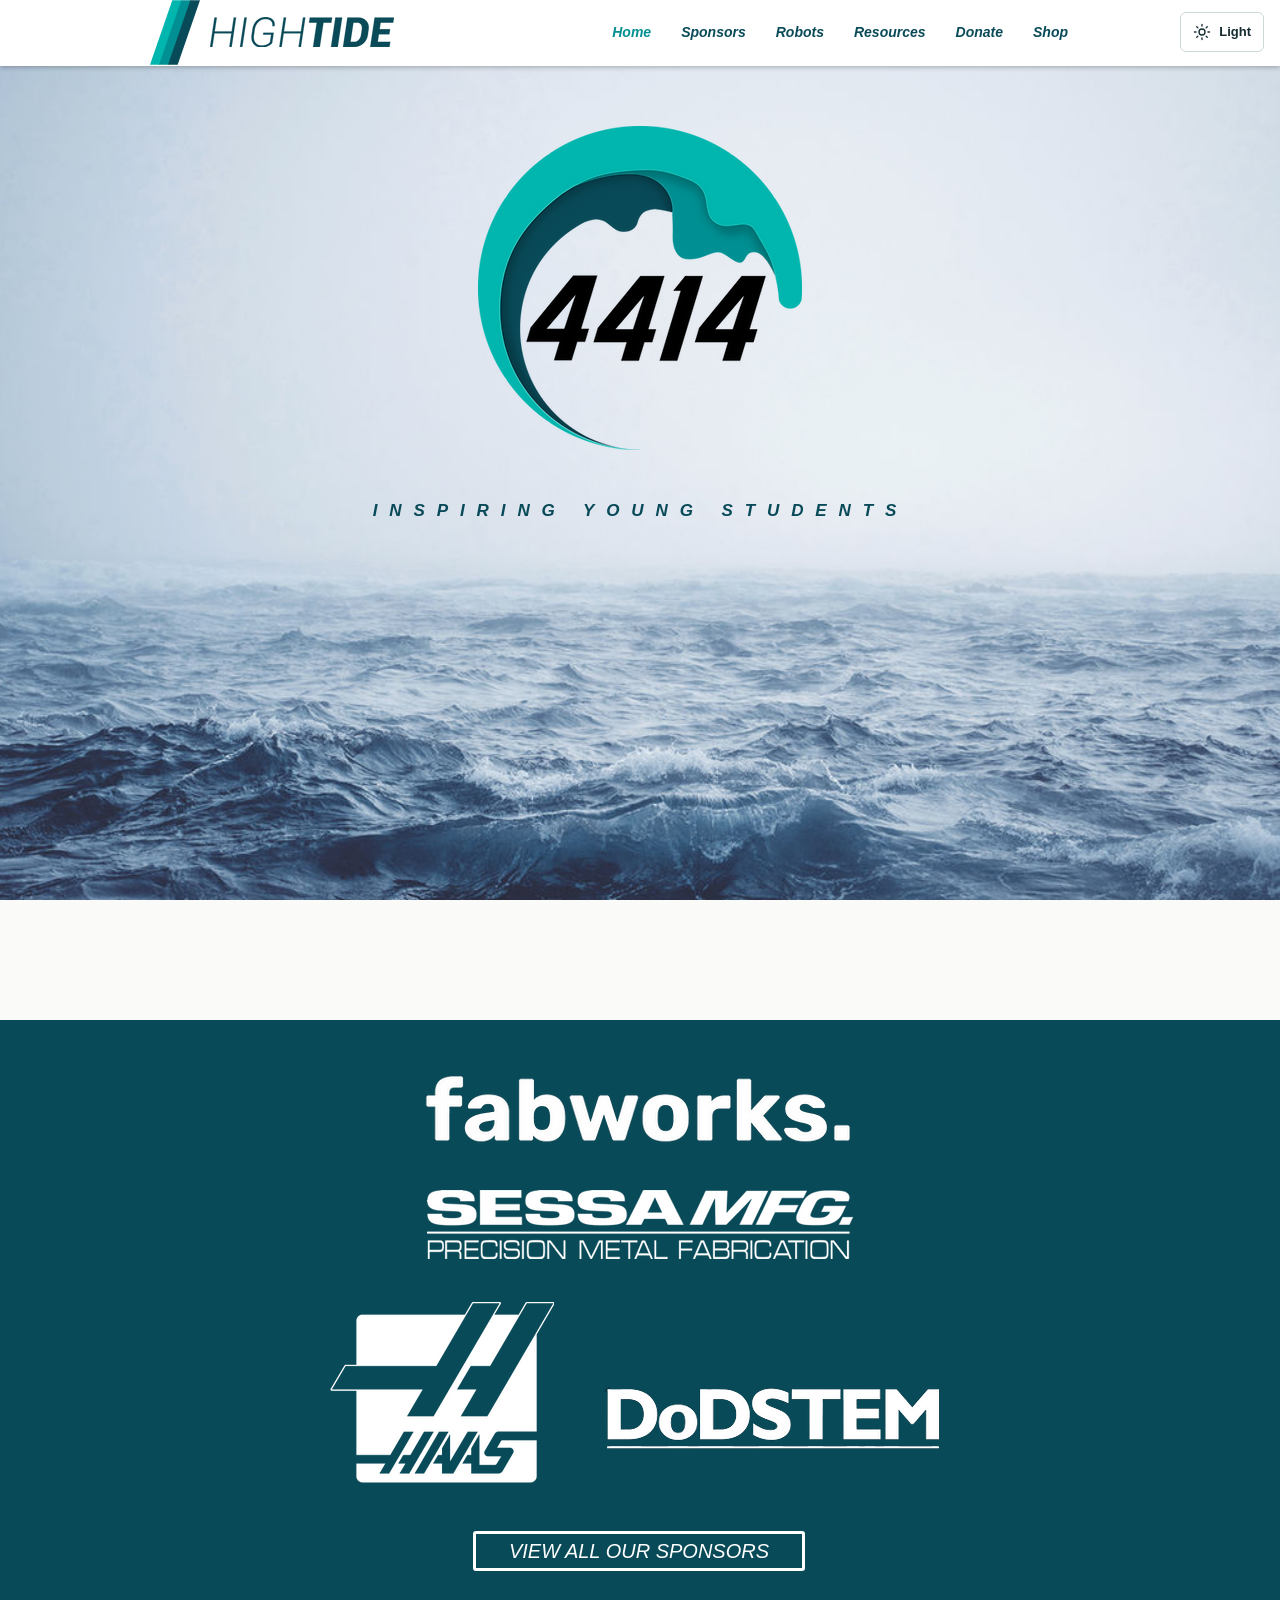
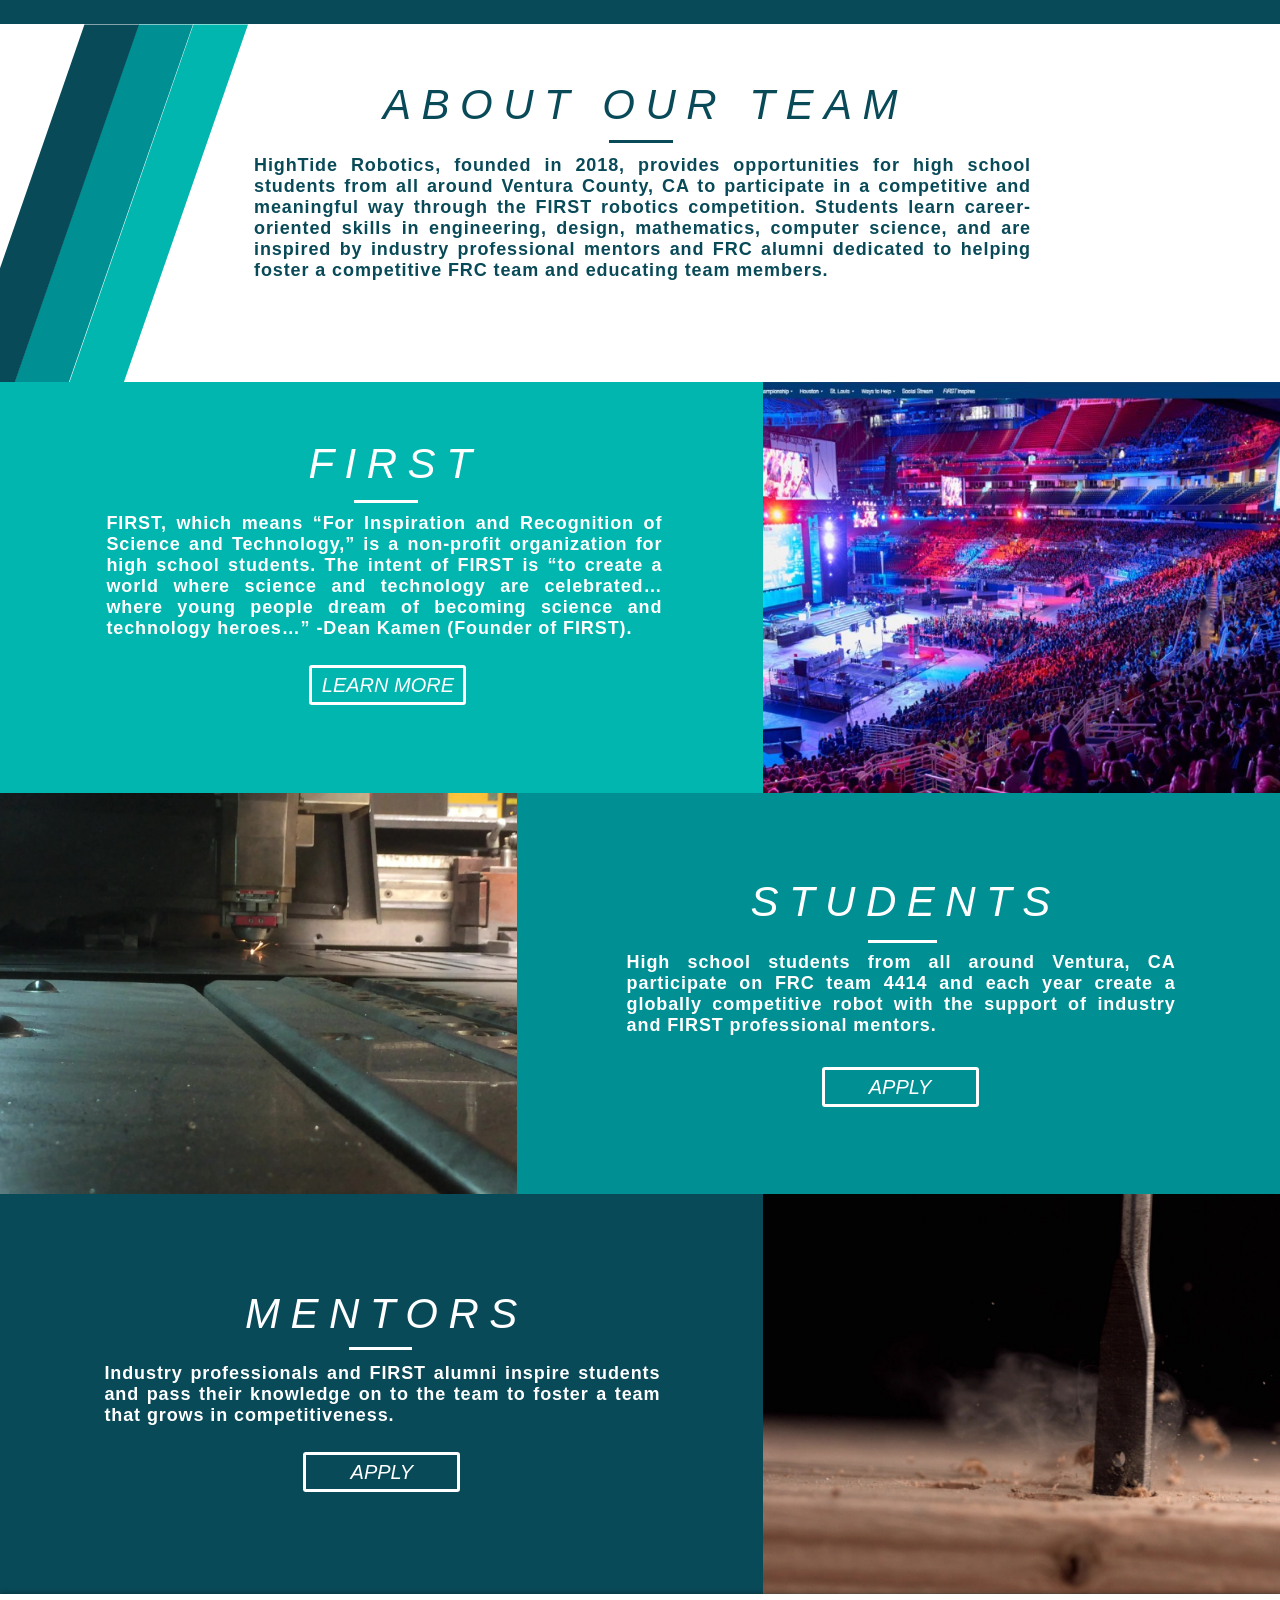
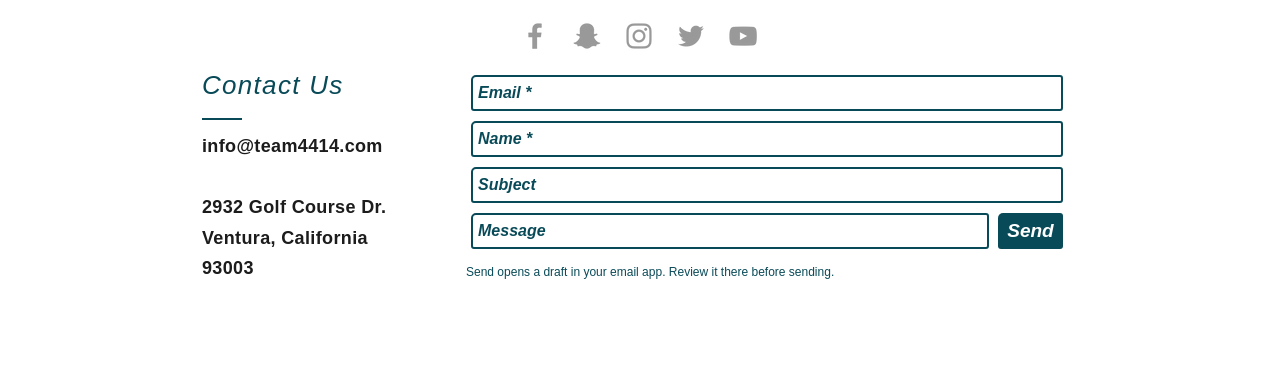
==== commit 35d2e33d: "Restore previous HighTide homepage" ====
--- a/official-revamp/index.html
+++ b/official-revamp/index.html
@@ -123,7 +123,7 @@
 /*# sourceMappingURL=assets/e8af9bb7fc434139936b.css.map*/</style>
 <style data-href="assets/67124eb3aef0a227bec3.css">.QrIus{height:auto!important}.bsFmQ{overflow:hidden!important}
 /*# sourceMappingURL=assets/67124eb3aef0a227bec3.css.map*/</style>
-<title>Home | Team 4414 HighTide</title>
+<title>Team 4414 | Ventura CA | HighTide</title>
   <meta name="description" content="HighTide Robotics provides opportunities for high school students from all around Ventura County, CA to participate in a competitive and meaningful way through the FIRST robotics competition."/>
   <link rel="canonical" href="index.html"/>
   <meta property="og:title" content="Team 4414 | Ventura CA | HighTide"/>
@@ -320,7 +320,7 @@
 }#pr2uh{left:0;margin-left:0;width:100%;min-width:0;}#masterPage{--pinned-layers-in-page:0;}[data-mesh-id=Containerpr2uhinlineContent]{height:auto;width:100%;}[data-mesh-id=Containerpr2uhinlineContent-gridContainer]{position:static;display:grid;height:auto;width:100%;min-height:40px;grid-template-rows:repeat(5, min-content) 1fr;grid-template-columns:100%;padding-bottom:0px;box-sizing:border-box;}[data-mesh-id=Containerpr2uhinlineContent-gridContainer] > [id="comp-ly0u74n611"], [data-mesh-id=Containerpr2uhinlineContent-gridContainer] > interact-element > [id="comp-ly0u74n611"]{position:relative;margin:0px 0px 0 calc((100% - 980px) * 0.5);left:0px;grid-area:1 / 1 / 2 / 2;justify-self:start;align-self:start;}[data-mesh-id=Containerpr2uhinlineContent-gridContainer] > [id="comp-ly0u74n7"], [data-mesh-id=Containerpr2uhinlineContent-gridContainer] > interact-element > [id="comp-ly0u74n7"]{position:relative;margin:0px 0px 0 calc((100% - 980px) * 0.5);left:0px;grid-area:2 / 1 / 3 / 2;justify-self:start;align-self:start;}[data-mesh-id=Containerpr2uhinlineContent-gridContainer] > [id="comp-ly0u74n71"], [data-mesh-id=Containerpr2uhinlineContent-gridContainer] > interact-element > [id="comp-ly0u74n71"]{position:relative;margin:0px 0px 0 calc((100% - 980px) * 0.5);left:0px;grid-area:3 / 1 / 4 / 2;justify-self:start;align-self:start;}[data-mesh-id=Containerpr2uhinlineContent-gridContainer] > [id="comp-ly0u74n72"], [data-mesh-id=Containerpr2uhinlineContent-gridContainer] > interact-element > [id="comp-ly0u74n72"]{position:relative;margin:0px 0px 0 calc((100% - 980px) * 0.5);left:0px;grid-area:4 / 1 / 5 / 2;justify-self:start;align-self:start;}[data-mesh-id=Containerpr2uhinlineContent-gridContainer] > [id="comp-ly0u74n73"], [data-mesh-id=Containerpr2uhinlineContent-gridContainer] > interact-element > [id="comp-ly0u74n73"]{position:relative;margin:0px 0px 0 calc((100% - 980px) * 0.5);left:0px;grid-area:5 / 1 / 6 / 2;justify-self:start;align-self:start;}[data-mesh-id=Containerpr2uhinlineContent-gridContainer] > [id="comp-ly0u74n74"], [data-mesh-id=Containerpr2uhinlineContent-gridContainer] > interact-element > [id="comp-ly0u74n74"]{position:relative;margin:0px 0px 0 calc((100% - 980px) * 0.5);left:0px;grid-area:6 / 1 / 7 / 2;justify-self:start;align-self:start;}#comp-ly0u74n611{left:0;margin-left:0;width:100%;min-width:0;}[data-mesh-id=comp-ly0u74n611inlineContent]{height:auto;width:100%;display:flex;}[data-mesh-id=comp-ly0u74n611inlineContent-gridContainer]{position:static;display:grid;height:auto;width:100%;min-height:auto;margin-top:-76px;grid-template-rows:1fr;grid-template-columns:100%;}[data-mesh-id=comp-ly0u74n611inlineContent-gridContainer] > [id="comp-jb3n1jzv"], [data-mesh-id=comp-ly0u74n611inlineContent-gridContainer] > interact-element > [id="comp-jb3n1jzv"]{position:relative;margin:0px 0px 0px calc((100% - 980px) * 0.5);left:0px;grid-area:1 / 1 / 2 / 2;justify-self:start;align-self:start;}@media (prefers-reduced-motion: no-preference) {#comp-jb3n1jzv [data-motion-part="BG_MEDIA comp-jb3n1jzv"]{will-change:var(--motion-bgreveal-will-change);height:calc(100% + 200lvh);margin-top:-100lvh;overflow:clip;isolation:isolate;}:is(#comp-jb3n1jzv)[data-has-alpha="true"] canvas, :is(#comp-jb3n1jzv):not([data-show-canvas]) [data-motion-part="BG_IMG comp-jb3n1jzv"]{position:sticky;height:max(100lvh, calc(100% - 200lvh));width:100%;top:0px;margin-bottom:calc(100lvh - max(100lvh, var(--motion-comp-height, 100%)));display:block;padding:0px;}#comp-jb3n1jzv [data-motion-part="BG_LAYER comp-jb3n1jzv"]{overflow:clip;contain:layout;}@supports(-moz-appearance: none){body{--motion-bgreveal-will-change:transform;}}#comp-jb3n1jzv[data-testid="imageX"] [data-motion-part="BG_MEDIA comp-jb3n1jzv"]{transform:translate3d(0,0,0);}}#comp-jb3n1jzv{left:0;margin-left:0;width:100%;min-width:980px;}[data-mesh-id=comp-jb3n1k1jinlineContent]{height:auto;width:100%;}[data-mesh-id=comp-jb3n1k1jinlineContent-gridContainer]{position:static;display:grid;height:auto;width:100%;min-height:1030px;grid-template-rows:min-content 1fr;grid-template-columns:100%;}[data-mesh-id=comp-jb3n1k1jinlineContent-gridContainer] > [id="comp-jhvpx6to"], [data-mesh-id=comp-jb3n1k1jinlineContent-gridContainer] > interact-element > [id="comp-jhvpx6to"]{position:relative;margin:136px 0px 51px calc((100% - 980px) * 0.5);left:328px;grid-area:1 / 1 / 2 / 2;justify-self:start;align-self:start;}[data-mesh-id=comp-jb3n1k1jinlineContent-gridContainer] > [id="comp-jn2xhnj5"], [data-mesh-id=comp-jb3n1k1jinlineContent-gridContainer] > interact-element > [id="comp-jn2xhnj5"]{position:relative;margin:0px 0px 10px calc((100% - 980px) * 0.5);left:168px;grid-area:2 / 1 / 3 / 2;justify-self:start;align-self:start;}@media (prefers-reduced-motion: no-preference) {#comp-jb3n1k1j [data-motion-part="BG_MEDIA comp-jb3n1k1j"]{will-change:var(--motion-bgreveal-will-change);height:calc(100% + 200lvh);margin-top:-100lvh;overflow:clip;isolation:isolate;}:is(#comp-jb3n1k1j)[data-has-alpha="true"] canvas, :is(#comp-jb3n1k1j):not([data-show-canvas]) [data-motion-part="BG_IMG comp-jb3n1k1j"]{position:sticky;height:max(100lvh, calc(100% - 200lvh));width:100%;top:0px;margin-bottom:calc(100lvh - max(100lvh, var(--motion-comp-height, 100%)));display:block;padding:0px;}#comp-jb3n1k1j [data-motion-part="BG_LAYER comp-jb3n1k1j"]{overflow:clip;contain:layout;}@supports(-moz-appearance: none){body{--motion-bgreveal-will-change:transform;}}#comp-jb3n1k1j[data-testid="imageX"] [data-motion-part="BG_MEDIA comp-jb3n1k1j"]{transform:translate3d(0,0,0);}}#comp-jb3n1k1j{width:980px;}#comp-jhvpx6to{--contentPaddingLeft:0px;--contentPaddingRight:0px;--contentPaddingTop:0px;--contentPaddingBottom:0px;}@media (prefers-reduced-motion: no-preference) {#comp-jhvpx6to:not([data-motion-enter="done"]){animation:motion-fadeIn 1000ms 1ms cubic-bezier(0.445, 0.05, 0.55, 0.95) backwards 1 paused;animation-composition:replace;}}#comp-jhvpx6to{width:324px;height:324px;}@media (prefers-reduced-motion: no-preference) {#comp-jn2xhnj5:not([data-motion-enter="done"]){animation:motion-fadeIn 1000ms 1200ms cubic-bezier(0.445, 0.05, 0.55, 0.95) backwards 1 paused;animation-composition:replace;}}#comp-jn2xhnj5{width:645px;height:auto;}#comp-ly0u74n7{left:0;margin-left:0;width:100%;min-width:0;}[data-mesh-id=comp-ly0u74n7inlineContent]{height:auto;width:100%;}[data-mesh-id=comp-ly0u74n7inlineContent-gridContainer]{position:static;display:grid;height:auto;width:100%;min-height:auto;grid-template-rows:1fr;grid-template-columns:100%;}[data-mesh-id=comp-ly0u74n7inlineContent-gridContainer] > [id="comp-jif1aqy0"], [data-mesh-id=comp-ly0u74n7inlineContent-gridContainer] > interact-element > [id="comp-jif1aqy0"]{position:relative;margin:0px 0px 0px calc((100% - 980px) * 0.5);left:0px;grid-area:1 / 1 / 2 / 2;justify-self:start;align-self:start;}#comp-jif1aqy0{left:0;margin-left:0;width:100%;min-width:980px;}[data-mesh-id=comp-jif1ar0sinlineContent]{height:auto;width:100%;}[data-mesh-id=comp-jif1ar0sinlineContent-gridContainer]{position:static;display:grid;height:auto;width:100%;min-height:auto;grid-template-rows:repeat(3, min-content) 1fr;grid-template-columns:100%;}[data-mesh-id=comp-jif1ar0sinlineContent-gridContainer] > [id="comp-lg77lw1y"], [data-mesh-id=comp-jif1ar0sinlineContent-gridContainer] > interact-element > [id="comp-lg77lw1y"]{position:relative;margin:34px 0px 14px calc((100% - 980px) * 0.5);left:257px;grid-area:1 / 1 / 2 / 2;justify-self:start;align-self:start;}[data-mesh-id=comp-jif1ar0sinlineContent-gridContainer] > [id="comp-jippsw8j"], [data-mesh-id=comp-jif1ar0sinlineContent-gridContainer] > interact-element > [id="comp-jippsw8j"]{position:relative;margin:0px 0px 43px calc((100% - 980px) * 0.5);left:277px;grid-area:2 / 1 / 3 / 2;justify-self:start;align-self:start;}[data-mesh-id=comp-jif1ar0sinlineContent-gridContainer] > [id="comp-l8ot4qv2"], [data-mesh-id=comp-jif1ar0sinlineContent-gridContainer] > interact-element > [id="comp-l8ot4qv2"]{position:relative;margin:0px 0px 48px calc((100% - 980px) * 0.5);left:180px;grid-area:3 / 1 / 4 / 2;justify-self:start;align-self:start;}[data-mesh-id=comp-jif1ar0sinlineContent-gridContainer] > [id="comp-lg77mquk"], [data-mesh-id=comp-jif1ar0sinlineContent-gridContainer] > interact-element > [id="comp-lg77mquk"]{position:relative;margin:43px 0px 48px calc((100% - 980px) * 0.5);left:405px;grid-area:3 / 1 / 4 / 2;justify-self:start;align-self:start;}[data-mesh-id=comp-jif1ar0sinlineContent-gridContainer] > [id="comp-jijwpbvl"], [data-mesh-id=comp-jif1ar0sinlineContent-gridContainer] > interact-element > [id="comp-jijwpbvl"]{position:relative;margin:0px 0px 53px calc((100% - 980px) * 0.5);left:323px;grid-area:4 / 1 / 5 / 2;justify-self:start;align-self:start;}#comp-jif1ar0s{width:980px;}#comp-lg77lw1y{--contentPaddingLeft:0px;--contentPaddingRight:0px;--contentPaddingTop:0px;--contentPaddingBottom:0px;}#comp-lg77lw1y{width:465px;height:122px;}#comp-jippsw8j{--contentPaddingLeft:0px;--contentPaddingRight:0px;--contentPaddingTop:0px;--contentPaddingBottom:0px;}#comp-jippsw8j{width:426px;height:69px;}#comp-l8ot4qv2{--contentPaddingLeft:0px;--contentPaddingRight:0px;--contentPaddingTop:0px;--contentPaddingBottom:0px;}#comp-l8ot4qv2{width:224px;height:181px;}#comp-lg77mquk{--contentPaddingLeft:0px;--contentPaddingRight:0px;--contentPaddingTop:0px;--contentPaddingBottom:0px;}#comp-lg77mquk{width:447px;height:138px;}#comp-jijwpbvl{--rd:3px 3px 3px 3px;--trans1:border-color 0.4s ease 0s, background-color 0.4s ease 0s;--shd:none;--fnt:italic normal normal 20px/1.4em roboto-bold,roboto,sans-serif;--trans2:color 0.4s ease 0s;--txt:var(--color_59);--brw:3px;--bg:var(--color_57);--brd:var(--color_58);--bgh:var(--color_36);--brdh:var(--color_36);--txth:var(--color_42);--bgd:204,204,204;--alpha-bgd:1;--brdd:204,204,204;--alpha-brdd:1;--txtd:255,255,255;--alpha-txtd:1;--alpha-txth:1;--alpha-brdh:1;--alpha-brd:1;--alpha-bg:0;--alpha-bgh:1;--boxShadowToggleOn-shd:none;--alpha-txt:1;}#comp-jijwpbvl{width:332px;height:40px;}#comp-ly0u74n71{left:0;margin-left:0;width:100%;min-width:0;}[data-mesh-id=comp-ly0u74n71inlineContent]{height:auto;width:100%;}[data-mesh-id=comp-ly0u74n71inlineContent-gridContainer]{position:static;display:grid;height:auto;width:100%;min-height:auto;grid-template-rows:1fr;grid-template-columns:100%;}[data-mesh-id=comp-ly0u74n71inlineContent-gridContainer] > [id="comp-jifnetn4"], [data-mesh-id=comp-ly0u74n71inlineContent-gridContainer] > interact-element > [id="comp-jifnetn4"]{position:relative;margin:0px 0px 0px calc((100% - 980px) * 0.5);left:0px;grid-area:1 / 1 / 2 / 2;justify-self:start;align-self:start;}#comp-jifnetn4{left:0;margin-left:0;width:100%;min-width:980px;}[data-mesh-id=comp-jifnetscinlineContent]{height:auto;width:100%;display:flex;}[data-mesh-id=comp-jifnetscinlineContent-gridContainer]{position:static;display:grid;height:auto;width:100%;min-height:auto;margin-bottom:-5px;grid-template-rows:1fr;grid-template-columns:100%;}[data-mesh-id=comp-jifnetscinlineContent-gridContainer] > [id="comp-jifq56w7"], [data-mesh-id=comp-jifnetscinlineContent-gridContainer] > interact-element > [id="comp-jifq56w7"]{position:relative;margin:116px 0px 10px calc((100% - 980px) * 0.5);left:470px;grid-area:1 / 1 / 2 / 2;justify-self:start;align-self:start;}[data-mesh-id=comp-jifnetscinlineContent-gridContainer] > [id="comp-jippmgvz"], [data-mesh-id=comp-jifnetscinlineContent-gridContainer] > interact-element > [id="comp-jippmgvz"]{position:relative;margin:57px 0px 10px calc((100% - 980px) * 0.5);left:5px;grid-area:1 / 1 / 2 / 2;justify-self:start;align-self:start;}[data-mesh-id=comp-jifnetscinlineContent-gridContainer] > [id="comp-jkqok7ov"], [data-mesh-id=comp-jifnetscinlineContent-gridContainer] > interact-element > [id="comp-jkqok7ov"]{position:relative;margin:0px 0px 0px calc((100% - 980px) * 0.5);left:-191px;grid-area:1 / 1 / 2 / 2;justify-self:start;align-self:start;}#comp-jifnetsc{width:980px;}#comp-jifq56w7{--lnw:3px;--brd:var(--color_47);--alpha-brd:1;}#comp-jifq56w7{width:44px;height:5px;}@media (prefers-reduced-motion: no-preference) {#comp-jippmgvz:not([data-motion-enter="done"]){animation:motion-floatIn 1200ms 1ms cubic-bezier(0.445, 0.05, 0.55, 0.95) backwards 1 paused;animation-composition:replace;--motion-translate-x:0px;--motion-translate-y:60px;}}#comp-jippmgvz{width:981px;}[data-mesh-id=comp-jippmgvzinlineContent]{height:auto;width:981px;}[data-mesh-id=comp-jippmgvzinlineContent-gridContainer]{position:static;display:grid;height:auto;width:100%;min-height:auto;grid-template-rows:repeat(2, min-content) 1fr;grid-template-columns:100%;}[data-mesh-id=comp-jippmgvzinlineContent-gridContainer] > [id="comp-jifnetsh"], [data-mesh-id=comp-jippmgvzinlineContent-gridContainer] > interact-element > [id="comp-jifnetsh"]{position:relative;margin:0px 0px 11px 0;left:0px;grid-area:1 / 1 / 2 / 2;justify-self:start;align-self:start;}[data-mesh-id=comp-jippmgvzinlineContent-gridContainer] > [id="comp-jims0d4d"], [data-mesh-id=comp-jippmgvzinlineContent-gridContainer] > interact-element > [id="comp-jims0d4d"]{position:relative;margin:0px 0px 10px 0;left:454px;grid-area:2 / 1 / 3 / 2;justify-self:start;align-self:start;}[data-mesh-id=comp-jippmgvzinlineContent-gridContainer] > [id="comp-jifnetsy"], [data-mesh-id=comp-jippmgvzinlineContent-gridContainer] > interact-element > [id="comp-jifnetsy"]{position:relative;margin:0px 0px 0px 0;left:99px;grid-area:3 / 1 / 4 / 2;justify-self:start;align-self:start;}#comp-jifnetsh{width:981px;height:auto;}#comp-jims0d4d{--lnw:3px;--brd:var(--color_42);--alpha-brd:1;}#comp-jims0d4d{width:64px;height:5px;}#comp-jifnetsy{--backgroundColor:0,0,0;--alpha-backgroundColor:0;--blendMode:normal;--textShadow:0px 0px transparent;--textOutline:0px 0px transparent;}#comp-jifnetsy{width:777px;height:auto;}#comp-jkqok7ov{width:289px;}[data-mesh-id=comp-jkqok7ovinlineContent]{height:auto;width:289px;}[data-mesh-id=comp-jkqok7ovinlineContent-gridContainer]{position:static;display:grid;height:auto;width:100%;min-height:auto;grid-template-rows:1fr;grid-template-columns:100%;}[data-mesh-id=comp-jkqok7ovinlineContent-gridContainer] > [id="comp-jioasxpw"], [data-mesh-id=comp-jkqok7ovinlineContent-gridContainer] > interact-element > [id="comp-jioasxpw"]{position:relative;margin:0px 0px 0px 0;left:109px;grid-area:1 / 1 / 2 / 2;justify-self:start;align-self:start;}[data-mesh-id=comp-jkqok7ovinlineContent-gridContainer] > [id="comp-jioatebl"], [data-mesh-id=comp-jkqok7ovinlineContent-gridContainer] > interact-element > [id="comp-jioatebl"]{position:relative;margin:0px 0px 0px 0;left:54px;grid-area:1 / 1 / 2 / 2;justify-self:start;align-self:start;}[data-mesh-id=comp-jkqok7ovinlineContent-gridContainer] > [id="comp-jioatolf"], [data-mesh-id=comp-jkqok7ovinlineContent-gridContainer] > interact-element > [id="comp-jioatolf"]{position:relative;margin:0px 0px 0px 0;left:0px;grid-area:1 / 1 / 2 / 2;justify-self:start;align-self:start;}@media (prefers-reduced-motion: no-preference) {#comp-jioasxpw:not([data-motion-enter="done"]){animation:motion-revealIn 1000ms 200ms cubic-bezier(0.645, 0.045, 0.355, 1) backwards 1 paused;animation-composition:replace;--motion-clip-start:polygon(0% 0%, 100% 0%, 100% 0%, 0% 0%);}}#comp-jioasxpw{width:180px;height:363px;}@media (prefers-reduced-motion: no-preference) {#comp-jioatebl:not([data-motion-enter="done"]){animation:motion-revealIn 1000ms 400ms cubic-bezier(0.645, 0.045, 0.355, 1) backwards 1 paused;animation-composition:replace;--motion-clip-start:polygon(0% 100%, 100% 100%, 100% 100%, 0% 100%);}}#comp-jioatebl{width:180px;height:363px;}@media (prefers-reduced-motion: no-preference) {#comp-jioatolf:not([data-motion-enter="done"]){animation:motion-revealIn 1000ms 600ms cubic-bezier(0.645, 0.045, 0.355, 1) backwards 1 paused;animation-composition:replace;--motion-clip-start:polygon(0% 0%, 100% 0%, 100% 0%, 0% 0%);}}#comp-jioatolf{width:180px;height:363px;}#comp-ly0u74n72{left:0;margin-left:0;width:100%;min-width:0;}[data-mesh-id=comp-ly0u74n72inlineContent]{height:auto;width:100%;}[data-mesh-id=comp-ly0u74n72inlineContent-gridContainer]{position:static;display:grid;height:auto;width:100%;min-height:auto;grid-template-rows:1fr;grid-template-columns:100%;}[data-mesh-id=comp-ly0u74n72inlineContent-gridContainer] > [id="comp-jifd1j4v"], [data-mesh-id=comp-ly0u74n72inlineContent-gridContainer] > interact-element > [id="comp-jifd1j4v"]{position:relative;margin:0px 0px 0px calc((100% - 980px) * 0.5);left:0px;grid-area:1 / 1 / 2 / 2;justify-self:start;align-self:start;}#comp-jifd1j4v{left:0;margin-left:0;width:100%;min-width:980px;}[data-mesh-id=comp-jifd1j7tinlineContent]{height:auto;width:100%;}[data-mesh-id=comp-jifd1j7tinlineContent-gridContainer]{position:static;display:grid;height:auto;width:100%;min-height:411px;grid-template-rows:1fr;grid-template-columns:100%;}[data-mesh-id=comp-jifd1j7tinlineContent-gridContainer] > [id="comp-jipnubbb"], [data-mesh-id=comp-jifd1j7tinlineContent-gridContainer] > interact-element > [id="comp-jipnubbb"]{position:relative;margin:58px 0px 10px calc((100% - 584px) * 0.5);left:8px;grid-area:1 / 1 / 2 / 2;justify-self:start;align-self:start;}[data-mesh-id=comp-jifd1j7qinlineContent]{height:auto;width:100%;position:static;min-height:411px;}#comp-jifd1j7t{width:584px;}@media (prefers-reduced-motion: no-preference) {#comp-jipnubbb:not([data-motion-enter="done"]){animation:motion-floatIn 1200ms 1ms cubic-bezier(0.445, 0.05, 0.55, 0.95) backwards 1 paused;animation-composition:replace;--motion-translate-x:-60px;--motion-translate-y:0px;}}#comp-jipnubbb{width:596px;}[data-mesh-id=comp-jipnubbbinlineContent]{height:auto;width:596px;}[data-mesh-id=comp-jipnubbbinlineContent-gridContainer]{position:static;display:grid;height:auto;width:100%;min-height:auto;grid-template-rows:repeat(2, min-content) 1fr;grid-template-columns:100%;}[data-mesh-id=comp-jipnubbbinlineContent-gridContainer] > [id="comp-jifd1j82"], [data-mesh-id=comp-jipnubbbinlineContent-gridContainer] > interact-element > [id="comp-jifd1j82"]{position:relative;margin:0px 0px 12px 0;left:0px;grid-area:1 / 1 / 2 / 2;justify-self:start;align-self:start;}[data-mesh-id=comp-jipnubbbinlineContent-gridContainer] > [id="comp-jifq6s0c"], [data-mesh-id=comp-jipnubbbinlineContent-gridContainer] > interact-element > [id="comp-jifq6s0c"]{position:relative;margin:0px 0px 8px 0;left:257px;grid-area:2 / 1 / 3 / 2;justify-self:start;align-self:start;}[data-mesh-id=comp-jipnubbbinlineContent-gridContainer] > [id="comp-jifd1j87"], [data-mesh-id=comp-jipnubbbinlineContent-gridContainer] > interact-element > [id="comp-jifd1j87"]{position:relative;margin:0px 0px 0px 0;left:9px;grid-area:3 / 1 / 4 / 2;justify-self:start;align-self:start;}[data-mesh-id=comp-jipnubbbinlineContent-gridContainer] > [id="comp-jijvvbsi"], [data-mesh-id=comp-jipnubbbinlineContent-gridContainer] > interact-element > [id="comp-jijvvbsi"]{position:relative;margin:152px 0px 15px 0;left:212px;grid-area:3 / 1 / 4 / 2;justify-self:start;align-self:start;}#comp-jifd1j82{width:596px;height:auto;}#comp-jifq6s0c{--lnw:3px;--brd:var(--color_47);--alpha-brd:1;}#comp-jifq6s0c{width:64px;height:5px;}#comp-jifd1j87{width:556px;height:auto;}#comp-jijvvbsi{--rd:3px 3px 3px 3px;--trans1:border-color 0.4s ease 0s, background-color 0.4s ease 0s;--shd:none;--fnt:italic normal normal 20px/1.4em roboto-bold,roboto,sans-serif;--trans2:color 0.4s ease 0s;--txt:var(--color_59);--brw:3px;--bg:var(--color_57);--brd:var(--color_58);--bgh:var(--color_36);--brdh:var(--color_36);--txth:var(--color_44);--bgd:204,204,204;--alpha-bgd:1;--brdd:204,204,204;--alpha-brdd:1;--txtd:255,255,255;--alpha-txtd:1;--alpha-txth:1;--alpha-brdh:1;--alpha-brd:1;--alpha-bg:0;--alpha-bgh:1;--boxShadowToggleOn-shd:none;--alpha-txt:1;}#comp-jijvvbsi{width:157px;height:40px;}#comp-jifd1j7q{width:396px;}#comp-ly0u74n73{left:0;margin-left:0;width:100%;min-width:0;}[data-mesh-id=comp-ly0u74n73inlineContent]{height:auto;width:100%;}[data-mesh-id=comp-ly0u74n73inlineContent-gridContainer]{position:static;display:grid;height:auto;width:100%;min-height:auto;grid-template-rows:1fr;grid-template-columns:100%;}[data-mesh-id=comp-ly0u74n73inlineContent-gridContainer] > [id="comp-jifd4jhz"], [data-mesh-id=comp-ly0u74n73inlineContent-gridContainer] > interact-element > [id="comp-jifd4jhz"]{position:relative;margin:0px 0px 0px calc((100% - 980px) * 0.5);left:0px;grid-area:1 / 1 / 2 / 2;justify-self:start;align-self:start;}#comp-jifd4jhz{left:0;margin-left:0;width:100%;min-width:980px;}[data-mesh-id=comp-jifd4jjainlineContent]{height:auto;width:100%;position:static;min-height:401px;}[data-mesh-id=comp-jifd4jjdinlineContent]{height:auto;width:100%;}[data-mesh-id=comp-jifd4jjdinlineContent-gridContainer]{position:static;display:grid;height:auto;width:100%;min-height:401px;grid-template-rows:1fr;grid-template-columns:100%;}[data-mesh-id=comp-jifd4jjdinlineContent-gridContainer] > [id="comp-jijwm10w"], [data-mesh-id=comp-jifd4jjdinlineContent-gridContainer] > interact-element > [id="comp-jijwm10w"]{position:relative;margin:85px 0px 10px calc((100% - 584px) * 0.5);left:17px;grid-area:1 / 1 / 2 / 2;justify-self:start;align-self:start;}#comp-jifd4jja{width:396px;}#comp-jifd4jjd{width:584px;}@media (prefers-reduced-motion: no-preference) {#comp-jijwm10w:not([data-motion-enter="done"]){animation:motion-floatIn 1200ms 1ms cubic-bezier(0.445, 0.05, 0.55, 0.95) backwards 1 paused;animation-composition:replace;--motion-translate-x:60px;--motion-translate-y:0px;}}#comp-jijwm10w{width:564px;}[data-mesh-id=comp-jijwm10winlineContent]{height:auto;width:564px;}[data-mesh-id=comp-jijwm10winlineContent-gridContainer]{position:static;display:grid;height:auto;width:100%;min-height:auto;grid-template-rows:repeat(3, min-content) 1fr;grid-template-columns:100%;}[data-mesh-id=comp-jijwm10winlineContent-gridContainer] > [id="comp-jifd4jjg"], [data-mesh-id=comp-jijwm10winlineContent-gridContainer] > interact-element > [id="comp-jifd4jjg"]{position:relative;margin:0px 0px 13px 0;left:0px;grid-area:1 / 1 / 2 / 2;justify-self:start;align-self:start;}[data-mesh-id=comp-jijwm10winlineContent-gridContainer] > [id="comp-jifnett2"], [data-mesh-id=comp-jijwm10winlineContent-gridContainer] > interact-element > [id="comp-jifnett2"]{position:relative;margin:0px 0px 7px 0;left:244px;grid-area:2 / 1 / 3 / 2;justify-self:start;align-self:start;}[data-mesh-id=comp-jijwm10winlineContent-gridContainer] > [id="comp-jifd4jjj"], [data-mesh-id=comp-jijwm10winlineContent-gridContainer] > interact-element > [id="comp-jifd4jjj"]{position:relative;margin:0px 0px 2px 0;left:3px;grid-area:3 / 1 / 4 / 2;justify-self:start;align-self:start;}[data-mesh-id=comp-jijwm10winlineContent-gridContainer] > [id="comp-jijvy7hx"], [data-mesh-id=comp-jijwm10winlineContent-gridContainer] > interact-element > [id="comp-jijvy7hx"]{position:relative;margin:0px 0px 0px 0;left:198px;grid-area:4 / 1 / 5 / 2;justify-self:start;align-self:start;}#comp-jifd4jjg{width:564px;height:auto;}#comp-jifnett2{--lnw:3px;--brd:var(--color_47);--alpha-brd:1;}#comp-jifnett2{width:69px;height:5px;}#comp-jifd4jjj{width:549px;height:auto;}#comp-jijvy7hx{--rd:3px 3px 3px 3px;--trans1:border-color 0.4s ease 0s, background-color 0.4s ease 0s;--shd:none;--fnt:italic normal normal 20px/1.4em roboto-bold,roboto,sans-serif;--trans2:color 0.4s ease 0s;--txt:var(--color_59);--brw:3px;--bg:var(--color_57);--brd:var(--color_58);--bgh:var(--color_36);--brdh:var(--color_36);--txth:var(--color_43);--bgd:204,204,204;--alpha-bgd:1;--brdd:204,204,204;--alpha-brdd:1;--txtd:255,255,255;--alpha-txtd:1;--alpha-txth:1;--alpha-brdh:1;--alpha-brd:1;--alpha-bg:0;--alpha-bgh:1;--boxShadowToggleOn-shd:none;--alpha-txt:1;}#comp-jijvy7hx{width:157px;height:40px;}#comp-ly0u74n74{left:0;margin-left:0;width:100%;min-width:0;}[data-mesh-id=comp-ly0u74n74inlineContent]{height:auto;width:100%;}[data-mesh-id=comp-ly0u74n74inlineContent-gridContainer]{position:static;display:grid;height:auto;width:100%;min-height:auto;grid-template-rows:1fr;grid-template-columns:100%;}[data-mesh-id=comp-ly0u74n74inlineContent-gridContainer] > [id="comp-jifd4t7w"], [data-mesh-id=comp-ly0u74n74inlineContent-gridContainer] > interact-element > [id="comp-jifd4t7w"]{position:relative;margin:0px 0px 0px calc((100% - 980px) * 0.5);left:0px;grid-area:1 / 1 / 2 / 2;justify-self:start;align-self:start;}#comp-jifd4t7w{left:0;margin-left:0;width:100%;min-width:980px;}[data-mesh-id=comp-jifd4t9binlineContent]{height:auto;width:100%;}[data-mesh-id=comp-jifd4t9binlineContent-gridContainer]{position:static;display:grid;height:auto;width:100%;min-height:400px;grid-template-rows:1fr;grid-template-columns:100%;}[data-mesh-id=comp-jifd4t9binlineContent-gridContainer] > [id="comp-jipnujgw"], [data-mesh-id=comp-jifd4t9binlineContent-gridContainer] > interact-element > [id="comp-jipnujgw"]{position:relative;margin:96px 0px 10px calc((100% - 584px) * 0.5);left:15px;grid-area:1 / 1 / 2 / 2;justify-self:start;align-self:start;}[data-mesh-id=comp-jifd4t97inlineContent]{height:auto;width:100%;position:static;min-height:400px;}#comp-jifd4t9b{width:584px;}@media (prefers-reduced-motion: no-preference) {#comp-jipnujgw:not([data-motion-enter="done"]){animation:motion-floatIn 1200ms 1ms cubic-bezier(0.445, 0.05, 0.55, 0.95) backwards 1 paused;animation-composition:replace;--motion-translate-x:-60px;--motion-translate-y:0px;}}#comp-jipnujgw{width:564px;}[data-mesh-id=comp-jipnujgwinlineContent]{height:auto;width:564px;}[data-mesh-id=comp-jipnujgwinlineContent-gridContainer]{position:static;display:grid;height:auto;width:100%;min-height:auto;grid-template-rows:repeat(3, min-content) 1fr;grid-template-columns:100%;}[data-mesh-id=comp-jipnujgwinlineContent-gridContainer] > [id="comp-jifd4t9e"], [data-mesh-id=comp-jipnujgwinlineContent-gridContainer] > interact-element > [id="comp-jifd4t9e"]{position:relative;margin:0px 0px 9px 0;left:0px;grid-area:1 / 1 / 2 / 2;justify-self:start;align-self:start;}[data-mesh-id=comp-jipnujgwinlineContent-gridContainer] > [id="comp-jifq6uwh"], [data-mesh-id=comp-jipnujgwinlineContent-gridContainer] > interact-element > [id="comp-jifq6uwh"]{position:relative;margin:0px 0px 11px 0;left:245px;grid-area:2 / 1 / 3 / 2;justify-self:start;align-self:start;}[data-mesh-id=comp-jipnujgwinlineContent-gridContainer] > [id="comp-jifd4t9h"], [data-mesh-id=comp-jipnujgwinlineContent-gridContainer] > interact-element > [id="comp-jifd4t9h"]{position:relative;margin:0px 0px 26px 0;left:0px;grid-area:3 / 1 / 4 / 2;justify-self:start;align-self:start;}[data-mesh-id=comp-jipnujgwinlineContent-gridContainer] > [id="comp-jijvyrtd"], [data-mesh-id=comp-jipnujgwinlineContent-gridContainer] > interact-element > [id="comp-jijvyrtd"]{position:relative;margin:0px 0px 0px 0;left:199px;grid-area:4 / 1 / 5 / 2;justify-self:start;align-self:start;}#comp-jifd4t9e{width:564px;height:auto;}#comp-jifq6uwh{--lnw:3px;--brd:var(--color_47);--alpha-brd:1;}#comp-jifq6uwh{width:63px;height:5px;}#comp-jifd4t9h{width:556px;height:auto;}#comp-jijvyrtd{--rd:3px 3px 3px 3px;--trans1:border-color 0.4s ease 0s, background-color 0.4s ease 0s;--shd:none;--fnt:italic normal normal 20px/1.4em roboto-bold,roboto,sans-serif;--trans2:color 0.4s ease 0s;--txt:var(--color_59);--brw:3px;--bg:var(--color_57);--brd:var(--color_58);--bgh:var(--color_36);--brdh:var(--color_36);--txth:var(--color_42);--bgd:204,204,204;--alpha-bgd:1;--brdd:204,204,204;--alpha-brdd:1;--txtd:255,255,255;--alpha-txtd:1;--alpha-txth:1;--alpha-brdh:1;--alpha-brd:1;--alpha-bg:0;--alpha-bgh:1;--boxShadowToggleOn-shd:none;--alpha-txt:1;}#comp-jijvyrtd{width:157px;height:40px;}#comp-jifd4t97{width:396px;}</style>
 <style id="compCssMappers_pr2uh">/*** VSM_CSS ***/ #pr2uh{width:auto;min-height:40px;}#pageBackground_pr2uh{--bg-position:fixed;--fill-layer-image-height:120%;--fill-layer-image-opacity:1;--bg-overlay-color:rgb(var(--color_35));--bg-gradient:none;}#comp-ly0u74n611{--bg-overlay-color:transparent;--bg-gradient:none;min-width:980px;}#comp-jb3n1jzv{--bg-overlay-color:transparent;--bg-gradient:none;--padding:0px;--margin:0px;min-width:980px;--direction:ltr;}#comp-jb3n1k1j{--fill-layer-image-opacity:0;--bg-overlay-color:transparent;--bg-gradient:none;width:100%;--column-width:980px;--column-flex:980;}#comp-jhvpx6to{--height:324px;--width:324px;}#comp-jn2xhnj5{--text-direction:var(--wix-opt-in-direction);}#comp-ly0u74n7{--bg-overlay-color:transparent;--bg-gradient:none;min-width:980px;}#comp-jif1aqy0{--bg-overlay-color:transparent;--bg-gradient:none;--padding:0px;--margin:0px;min-width:980px;--direction:ltr;}#comp-jif1ar0s{--bg-overlay-color:rgb(var(--color_42));--bg-gradient:none;width:100%;--column-width:980px;--column-flex:980;}#comp-lg77lw1y{--height:122px;--width:465px;}#comp-jippsw8j{--height:69px;--width:426px;}#comp-l8ot4qv2{--height:181px;--width:224px;}#comp-lg77mquk{--height:138px;--width:447px;}#comp-jijwpbvl{--shc-mutated-brightness:128,128,128;--margin-start:0px;--margin-end:0px;--fnt:italic normal normal 20px/1.4em roboto-bold,roboto,sans-serif;direction:var(--wix-opt-in-direction, ltr);--label-align:center;--label-text-align:center;}#comp-ly0u74n71{--bg-overlay-color:transparent;--bg-gradient:none;min-width:980px;}#comp-jifnetn4{--bg-overlay-color:transparent;--bg-gradient:none;--padding:0px;--margin:0px;min-width:980px;--direction:ltr;}#comp-jifnetsc{--bg-overlay-color:rgb(var(--color_11));--bg-gradient:none;width:100%;--column-width:980px;--column-flex:980;}#comp-jifq56w7{transform-origin:center 1.5px;}#comp-jifnetsh{--text-direction:var(--wix-opt-in-direction);}#comp-jims0d4d{transform-origin:center 1.5px;}#comp-jifnetsy{--text-direction:var(--wix-opt-in-direction);}#comp-jioasxpw{--opacity:1;}#comp-jioatebl{--opacity:1;}#comp-jioatolf{--opacity:1;}#comp-ly0u74n72{--bg-overlay-color:transparent;--bg-gradient:none;min-width:980px;}#comp-jifd1j4v{--bg-overlay-color:transparent;--bg-gradient:none;--padding:0px;--margin:0px;min-width:980px;--direction:ltr;}#comp-jifd1j7t{--bg-overlay-color:rgb(var(--color_44));--bg-gradient:none;width:100%;--column-width:584px;--column-flex:584;}#comp-jifd1j82{--text-direction:var(--wix-opt-in-direction);}#comp-jifq6s0c{transform-origin:center 1.5px;}#comp-jifd1j87{--min-height:207px;--text-direction:var(--wix-opt-in-direction);}#comp-jijvvbsi{--shc-mutated-brightness:128,128,128;--margin-start:0px;--margin-end:0px;--fnt:italic normal normal 20px/1.4em roboto-bold,roboto,sans-serif;direction:var(--wix-opt-in-direction, ltr);--label-align:center;--label-text-align:center;}#comp-jifd1j7q{--fill-layer-image-opacity:1;--bg-overlay-color:transparent;--bg-gradient:none;width:100%;--column-width:396px;--column-flex:396;}#comp-ly0u74n73{--bg-overlay-color:transparent;--bg-gradient:none;min-width:980px;}#comp-jifd4jhz{--bg-overlay-color:transparent;--bg-gradient:none;--padding:0px;--margin:0px;min-width:980px;--direction:ltr;}#comp-jifd4jja{--fill-layer-video-opacity:1;--bg-overlay-color:transparent;--bg-gradient:none;width:100%;--column-width:396px;--column-flex:396;}#comp-jifd4jjd{--bg-overlay-color:rgb(var(--color_43));--bg-gradient:none;width:100%;--column-width:584px;--column-flex:584;}#comp-jifd4jjg{--min-height:49px;--text-direction:var(--wix-opt-in-direction);}#comp-jifnett2{transform-origin:center 1.5px;}#comp-jifd4jjj{--min-height:113px;--text-direction:var(--wix-opt-in-direction);}#comp-jijvy7hx{--shc-mutated-brightness:128,128,128;--margin-start:0px;--margin-end:0px;--fnt:italic normal normal 20px/1.4em roboto-bold,roboto,sans-serif;direction:var(--wix-opt-in-direction, ltr);--label-align:center;--label-text-align:center;}#comp-ly0u74n74{--bg-overlay-color:transparent;--bg-gradient:none;min-width:980px;}#comp-jifd4t7w{--bg-overlay-color:transparent;--bg-gradient:none;--padding:0px;--margin:0px;min-width:980px;--direction:ltr;}#comp-jifd4t9b{--bg-overlay-color:rgb(var(--color_42));--bg-gradient:none;width:100%;--column-width:584px;--column-flex:584;}#comp-jifd4t9e{--text-direction:var(--wix-opt-in-direction);}#comp-jifq6uwh{transform-origin:center 1.5px;}#comp-jifd4t9h{--text-direction:var(--wix-opt-in-direction);}#comp-jijvyrtd{--shc-mutated-brightness:128,128,128;--margin-start:0px;--margin-end:0px;--fnt:italic normal normal 20px/1.4em roboto-bold,roboto,sans-serif;direction:var(--wix-opt-in-direction, ltr);--label-align:center;--label-text-align:center;}#comp-jifd4t97{--fill-layer-video-opacity:1;--bg-overlay-color:transparent;--bg-gradient:none;width:100%;--column-width:396px;--column-flex:396;}</style>
 
-<link rel="stylesheet" href="snapshot.css?v=animations-20261019"><script src="theme-init.js?v=20261012"></script><link rel="stylesheet" href="robot-archive.css?v=revamp-20261019"><link rel="stylesheet" href="revamp-home.css?v=20261019"></head>
+<link rel="stylesheet" href="snapshot.css?v=animations-20261019"><script src="theme-init.js?v=20261012"></script></head>
 <body class='' ><button class="site-theme-toggle" type="button" role="switch" aria-checked="false" aria-label="Dark mode" title="Switch to dark mode"><svg class="theme-sun" viewBox="0 0 24 24" aria-hidden="true"><circle cx="12" cy="12" r="4"/><path d="M12 2v2m0 16v2M2 12h2m16 0h2M5 5l1.5 1.5m11 11L19 19M5 19l1.5-1.5m11-11L19 5"/></svg><svg class="theme-moon" viewBox="0 0 24 24" aria-hidden="true"><path d="M20.5 14.5A9 9 0 0 1 9.5 3.5a9 9 0 1 0 11 11Z"/></svg><span class="theme-mode-label">Light</span></button>
 
 
@@ -394,7 +394,28 @@
         <path fill="#00b6ae" d="M30.9 199.4H1L70 .4h30l-69.1 199z" data-color="1"></path>
     </g>
 </svg>
-</div></div></div></div></div><wix-dropdown-menu id="comp-irys4v5c" class="MV6Z4B H5oXMS comp-irys4v5c wixui-dropdown-menu hidden-during-prewarmup" tabIndex="-1" dir="ltr" data-stretch-buttons-to-menu-width="false" data-same-width-buttons="false" data-num-items="7" data-menuborder-y="0" data-menubtn-border="0" data-ribbon-els="0" data-label-pad="0" data-ribbon-extra="0" data-dropalign="right"><nav class="nzOiVF" id="comp-irys4v5cnavContainer" aria-label="Site"><ul class="U7fR3t" id="comp-irys4v5citemsContainer" style="text-align:right" data-marginallchildren="true"><li id="comp-irys4v5c0" data-direction="ltr" data-listposition="center" data-data-id="dataItem-jb3n1br8" data-state="menu selected  link" data-index="0" class="CSt_RJ wixui-dropdown-menu__item CUYeWp"><a data-testid="linkElement" href="index.html" target="_self" class="qMvpu5" aria-current="page"><div class="EWeavx"><div class=""><p class="wGxoBM" id="comp-irys4v5c0label">Home</p></div></div></a></li><li id="comp-irys4v5c1" data-direction="ltr" data-listposition="center" data-data-id="dataItem-jlr9d0re" data-state="menu false  link" data-index="1" class="CSt_RJ wixui-dropdown-menu__item CUYeWp"><a data-testid="linkElement" href="sponsors.html" target="_self" class="qMvpu5"><div class="EWeavx"><div class=""><p class="wGxoBM" id="comp-irys4v5c1label">Sponsors</p></div></div></a></li><li id="comp-irys4v5c3" data-direction="ltr" data-listposition="center" data-data-id="dataItem-jhvqfpc01" data-state="menu false  link" data-index="3" class="CSt_RJ wixui-dropdown-menu__item CUYeWp"><a data-testid="linkElement" href="robots.html" target="_self" class="qMvpu5"><div class="EWeavx"><div class=""><p class="wGxoBM" id="comp-irys4v5c3label">Robots</p></div></div></a></li><li id="comp-irys4v5c4" data-direction="ltr" data-listposition="center" data-data-id="dataItem-jhvqgb9j" data-state="menu false  header" data-index="4" class="CSt_RJ wixui-dropdown-menu__item CUYeWp"><div data-testid="linkElement" class="qMvpu5" tabindex="0" aria-haspopup="true" aria-expanded="false" role="button"><div class="EWeavx"><div class=""><p class="wGxoBM" id="comp-irys4v5c4label">Resources</p></div></div></div><button class="H4AHlN" aria-label="More Resources pages"><svg width="10" height="10" viewBox="0 0 16 11" fill="black" xmlns="http://www.w3.org/2000/svg"><path d="M8 10.5L16 1.86193L14.7387 0.5L8 7.77613L1.26133 0.499999L-5.95321e-08 1.86193L8 10.5Z"></path></svg></button><ul aria-hidden="true" style="display:none"><li><a data-testid="linkElement" href="calendar.html" target="_self" class="" tabindex="-1">Calendar</a></li><li><a data-testid="linkElement" href="https://drive.google.com/open?id=1CSBsgmsxHr_SQkJgPvKI05bOZpkGvNU-kImY1Uo6Eus" target="_blank" rel="noreferrer noopener" class="" tabindex="-1">Branding</a></li><li><a data-testid="linkElement" href="wiki.html" target="_self" class="" tabindex="-1">Wiki</a></li></ul></li><li id="comp-irys4v5c5" data-direction="ltr" data-listposition="center" data-data-id="dataItem-jifh55v5" data-state="menu false  link" data-index="5" class="CSt_RJ wixui-dropdown-menu__item CUYeWp"><a data-testid="linkElement" href="donate.html" target="_self" class="qMvpu5"><div class="EWeavx"><div class=""><p class="wGxoBM" id="comp-irys4v5c5label">Donate</p></div></div></a></li><li id="comp-irys4v5c6" data-direction="ltr" data-listposition="right" data-data-id="dataItem-l9lw2eqm" data-state="menu false  link" data-index="6" class="CSt_RJ wixui-dropdown-menu__item CUYeWp"><a data-testid="linkElement" href="https://team4414.myshopify.com/" target="_blank" rel="noreferrer noopener" class="qMvpu5"><div class="EWeavx"><div class=""><p class="wGxoBM" id="comp-irys4v5c6label">Shop</p></div></div></a></li><li id="comp-irys4v5c__more__" data-direction="ltr" data-listposition="right" data-state="menu false  header" data-index="__more__" data-dropdown="false" class="NgQZsf CUYeWp"><div data-testid="linkElement" class="qMvpu5" tabindex="0" aria-haspopup="true"><div class="EWeavx"><div class=""><p class="wGxoBM" id="comp-irys4v5c__more__label">More</p></div></div></div></li></ul><div class="dva_z0" id="comp-irys4v5cdropWrapper" data-dropalign="right" data-dropdown-shown="false"><ul class="fYO6yN wixui-dropdown-menu__submenu" id="comp-irys4v5cmoreContainer"></ul></div><div style="display:none" id="comp-irys4v5cnavContainer-hiddenA11ySubMenuIndication">Use tab to navigate through the menu items.</div></nav></wix-dropdown-menu><div id="comp-jhvqr123" class="W4V2qg comp-jhvqr123 wixui-image cs40a3"><a data-testid="linkElement" href="index.html" target="_self" class="apPOZK"><img fetchpriority="high" sizes="184px" srcSet="assets/5d549da8e4059036af69.png 1x, assets/89cac03b6e68b85c4045.png 2x" id="img_comp-jhvqr123" src="assets/5d549da8e4059036af69.png" alt="Title-Color.png" style="object-fit:cover" class="gRkIq0 sFiSiq" width="184" height="30"/></a></div></div></div></div></div><nav class="archive-mobile-nav" aria-label="Mobile site navigation"><a href="index.html" aria-current="page">Home</a><a href="sponsors.html">Sponsors</a><a href="robots.html">Robots</a><details><summary>Resources</summary><div><a href="calendar.html">Calendar</a><a href="https://drive.google.com/open?id=1CSBsgmsxHr_SQkJgPvKI05bOZpkGvNU-kImY1Uo6Eus" target="_blank" rel="noopener noreferrer">Branding</a><a href="wiki.html">Wiki</a></div></details><a href="donate.html">Donate</a><a href="https://team4414.myshopify.com/">Shop</a></nav></header><main id="revamp-home" class="revamp-home"><div class="brand-intro" aria-hidden="true"><div class="intro-stage"><div class="intro-dot"></div><div class="intro-impact"></div><div class="intro-logo"><img src="revamp-assets/logo-dark.png" alt=""></div><div class="intro-ripple"></div><p class="intro-caption">ONE TEAM. A WORLD OF POSSIBILITY.</p></div></div><video class="ocean-background" muted loop playsinline preload="auto" aria-hidden="true" tabindex="-1"><source src="revamp-assets/ocean-waves.mp4" type="video/mp4"></video><div class="scroll-progress" aria-hidden="true"></div><div class="revamp-content"><div class="wrap"><div class="hero-top eyebrow"><span><i class="dot"></i>Team 4414 · FIRST Robotics Competition</span><span>2026 WORLD CHAMPIONS</span></div><div class="kinetic-hero"><canvas class="tide-canvas" aria-hidden="true"></canvas><div class="hero-heading"><span class="eyebrow hero-signal">4414 / ENGINEERED TO RISE</span><h1 class="home-title"><span class="title-line">MAKE</span><span class="title-line cyan-line">WAVES.</span></h1><div class="hero-bottom"><p>World champions. Boundary breakers.<br>The next wave is already building.</p></div></div><div class="orbital-mark" aria-hidden="true"><div class="orbit orbit-one"></div><div class="orbit orbit-two"></div><div class="orbit orbit-three"></div><img class="theme-light-art" src="revamp-assets/logo.png" alt=""><img class="theme-dark-art" src="revamp-assets/logo-dark.png" alt=""><span class="orbit-label">HIGHTIDE / 4414</span></div></div><div class="hero-grid"><div class="hero-copy"><div><div class="eyebrow">Curiosity. Precision. Possibility.</div><h2>Built for<br>the world<br>stage.</h2></div><div><p>Two World Championship wins. Two World Finalist finishes.<br>Meet the team and machines that make waves on the world stage.</p><div class="actions"><a class="button" href="robots.html">Explore our robots <span>↗</span></a><a class="text-link" href="#revamp-team">Meet the team</a></div></div></div><div class="hero-photo"><img src="revamp-assets/worlds-confetti.jpg" alt="Confetti falls across the arena at the 2026 FIRST Championship" fetchpriority="high" width="960" height="720"><span class="photo-tag">HOUSTON / FIRST CHAMPIONSHIP / 2026</span></div></div><div class="championship-strip" aria-label="Championship highlights"><a href="robots.html#robot-2026-ripcurrent"><span>2026</span><strong>World Champions</strong><small>RIPCURRENT</small></a><a href="robots.html#robot-2025-overhead"><span>2025</span><strong>World Finalists</strong><small>OVERHEAD</small></a><a href="robots.html#robot-2023-tsunami"><span>2023</span><strong>World Champions</strong><small>TSUNAMI</small></a><a href="robots.html#robot-2022-cutback"><span>2022</span><strong>World Finalists</strong><small>CUTBACK</small></a></div><section class="section first-section"><span class="eyebrow">The competition that inspires us</span><h2>What is FIRST?</h2><p>FIRST, which means “For Inspiration and Recognition of Science and Technology,” is a non-profit organization for high school students. The intent of FIRST is “to create a world where science and technology are celebrated… where young people dream of becoming science and technology heroes…” -Dean Kamen (Founder of FIRST).</p><a class="button" href="https://www.firstinspires.org/robotics/frc" target="_blank" rel="noopener noreferrer">Explore FIRST Robotics Competition ↗</a></section><div class="ticker"><span>01 / DESIGN WITH INTENT</span><span>02 / BUILD. TEST. REPEAT.</span><span>03 / RISE TOGETHER</span></div><section class="section"><div class="section-head"><div><span class="eyebrow">The HighTide mindset</span><h2>Great robots.<br>Even greater teamwork.</h2></div><p>Every mechanism starts with a question. Every improvement starts with a team willing to try again.</p></div><div class="cards"><article class="card"><span class="num">01 — ENGINEERING</span><h3>Ideas into reality.</h3><p>Design, fabrication, electronics, and code come together in one competition machine.</p><a class="text-link" href="robots.html">See our robots ↗</a></article><article class="card"><span class="num">02 — PEOPLE</span><h3>Everyone has a part.</h3><p>A shared challenge brings different skills and perspectives together.</p><a class="text-link" href="#revamp-team">Inside HighTide ↗</a></article><article class="card"><span class="num">03 — PARTNERSHIP</span><h3>Support that builds.</h3><p>Behind every season are people who help students turn ambition into experience.</p><a class="text-link" href="sponsors.html">Support the team ↗</a></article></div></section><section class="section split"><div><span class="eyebrow">Beyond the machine</span><h2>The moments<br>we build for.</h2><p>Competition is where the work comes together: the robot, the drive team, and the people cheering from the stands.</p><a class="button" href="#revamp-team">Our team story ↗</a></div><img class="team-shot" src="revamp-assets/worlds-floor.jpg" loading="lazy" alt="World Champions scoreboard showing the alliance of 4414, 1323, 4065, and 1533"></section></div><section class="dark home-wave-cta"><div class="section-head"><div><span class="eyebrow">The next wave starts with you</span><h2>Make something<br>that matters.</h2></div><a class="button" href="#revamp-join">Find your place ↗</a></div></section></div><section class="section wrap" id="revamp-team"><span class="eyebrow">Team 4414 / Ventura County</span><h2>Built together.</h2><p>HighTide Robotics, founded in 2018, provides opportunities for high school students from all around Ventura County, CA to participate in a competitive and meaningful way through the FIRST robotics competition. Students learn career-oriented skills in engineering, design, mathematics, computer science, and are inspired by industry professional mentors and FRC alumni dedicated to helping foster a competitive FRC team and educating team members. </p></section><div class="official-join wrap" id="revamp-join"><section class="revamp-join-row"><div class="revamp-join-visual"><wix-video id="videoContainer_comp-jifd4jja" data-video-info="{&quot;fittingType&quot;:&quot;fill&quot;,&quot;alignType&quot;:&quot;center&quot;,&quot;hasBgScrollEffect&quot;:&quot;&quot;,&quot;bgEffectName&quot;:&quot;&quot;,&quot;videoId&quot;:&quot;36ed5a_906b0502ad9d4571bf152d003aa56bd0&quot;,&quot;videoWidth&quot;:1920,&quot;videoHeight&quot;:1080,&quot;qualities&quot;:[{&quot;quality&quot;:&quot;480p&quot;,&quot;size&quot;:409920,&quot;url&quot;:&quot;video/36ed5a_906b0502ad9d4571bf152d003aa56bd0/480p/mp4/file.mp4&quot;},{&quot;quality&quot;:&quot;720p&quot;,&quot;size&quot;:921600,&quot;url&quot;:&quot;video/36ed5a_906b0502ad9d4571bf152d003aa56bd0/720p/mp4/file.mp4&quot;},{&quot;quality&quot;:&quot;1080p&quot;,&quot;size&quot;:2073600,&quot;url&quot;:&quot;video/36ed5a_906b0502ad9d4571bf152d003aa56bd0/1080p/mp4/file.mp4&quot;}],&quot;isVideoDataExists&quot;:&quot;1&quot;,&quot;videoFormat&quot;:&quot;mp4&quot;,&quot;playbackRate&quot;:1,&quot;autoPlay&quot;:true,&quot;containerId&quot;:&quot;comp-jifd4jja&quot;,&quot;animatePoster&quot;:&quot;none&quot;}" data-motion-part="BG_IMG comp-jifd4jja" class="local-background-animation aDzdcC bgVideo xSZeaB"><video id="comp-jifd4jja_video" class="X9nqm0" src="assets/students-laser.mp4" autoplay muted loop playsinline preload="metadata" aria-hidden="true" tabindex="-1"></video><wow-image id="comp-jifd4jja_img" class="Qh0lWW rv3vOe dnHU4q bgVideoposter xSZeaB" data-image-info="{&quot;containerId&quot;:&quot;comp-jifd4jja&quot;,&quot;alignType&quot;:&quot;center&quot;,&quot;displayMode&quot;:&quot;fill&quot;,&quot;targetWidth&quot;:396,&quot;targetHeight&quot;:401,&quot;isLQIP&quot;:true,&quot;encoding&quot;:&quot;AVIF&quot;,&quot;imageData&quot;:{&quot;width&quot;:1920,&quot;height&quot;:1080,&quot;uri&quot;:&quot;36ed5a_906b0502ad9d4571bf152d003aa56bd0f000.jpg&quot;,&quot;name&quot;:&quot;&quot;,&quot;displayMode&quot;:&quot;fill&quot;,&quot;quality&quot;:{&quot;unsharpMask&quot;:{&quot;radius&quot;:0.33,&quot;amount&quot;:1,&quot;threshold&quot;:0}},&quot;devicePixelRatio&quot;:1}}" data-motion-part="BG_IMG comp-jifd4jja" data-bg-effect-name="" data-has-ssr-src="true"><img src="assets/73693400b9d093b77c53.jpg" alt="" style="width:100%;height:100%;object-fit:cover;object-position:50% 50%" width="396" height="401"/></wow-image></wix-video></div><div class="revamp-join-copy"><span class="eyebrow">Join the tide</span><h2>Students</h2><p>High school students from all around Ventura, CA participate on FRC team 4414 and each year create a globally competitive robot with the support of industry and FIRST professional mentors.</p><a class="button" href="https://docs.google.com/forms/d/e/1FAIpQLSc440uEf1ipPwRY7QsOOTcfV6rrFr2jQ8zDA5O3M65KvYIGPA/viewform?usp=sf_link" target="_blank" rel="noopener noreferrer">Apply ↗</a></div></section><section class="revamp-join-row"><div class="revamp-join-copy"><span class="eyebrow">Join the tide</span><h2>Mentors</h2><p>Industry professionals and FIRST alumni inspire students and pass their knowledge on to the team to foster a team that grows in competitiveness.</p><a class="button" href="https://docs.google.com/forms/d/e/1FAIpQLSfpb1WZwUZlmu0Un_3O5Cat-z9YULd6QVQe5pS9EVsPIxWjsA/viewform?usp=sf_link" target="_blank" rel="noopener noreferrer">Apply ↗</a></div><div class="revamp-join-visual"><wix-video id="videoContainer_comp-jifd4t97" data-video-info="{&quot;fittingType&quot;:&quot;fill&quot;,&quot;alignType&quot;:&quot;center&quot;,&quot;hasBgScrollEffect&quot;:&quot;&quot;,&quot;bgEffectName&quot;:&quot;&quot;,&quot;videoId&quot;:&quot;11062b_d335c8ea6c5e4be9a2240a1812aa36f2&quot;,&quot;videoWidth&quot;:1920,&quot;videoHeight&quot;:1080,&quot;qualities&quot;:[{&quot;quality&quot;:&quot;480p&quot;,&quot;size&quot;:409920,&quot;url&quot;:&quot;video/11062b_d335c8ea6c5e4be9a2240a1812aa36f2/480p/mp4/file.mp4&quot;},{&quot;quality&quot;:&quot;720p&quot;,&quot;size&quot;:921600,&quot;url&quot;:&quot;video/11062b_d335c8ea6c5e4be9a2240a1812aa36f2/720p/mp4/file.mp4&quot;},{&quot;quality&quot;:&quot;1080p&quot;,&quot;size&quot;:2073600,&quot;url&quot;:&quot;video/11062b_d335c8ea6c5e4be9a2240a1812aa36f2/1080p/mp4/file.mp4&quot;}],&quot;isVideoDataExists&quot;:&quot;1&quot;,&quot;videoFormat&quot;:&quot;mp4&quot;,&quot;playbackRate&quot;:1,&quot;autoPlay&quot;:true,&quot;containerId&quot;:&quot;comp-jifd4t97&quot;,&quot;animatePoster&quot;:&quot;none&quot;}" data-motion-part="BG_IMG comp-jifd4t97" class="local-background-animation aDzdcC bgVideo xSZeaB"><video id="comp-jifd4t97_video" class="X9nqm0" src="assets/mentors-drilling.mp4" autoplay muted loop playsinline preload="metadata" aria-hidden="true" tabindex="-1"></video><wow-image id="comp-jifd4t97_img" class="Qh0lWW rv3vOe dnHU4q bgVideoposter xSZeaB" data-image-info="{&quot;containerId&quot;:&quot;comp-jifd4t97&quot;,&quot;alignType&quot;:&quot;center&quot;,&quot;displayMode&quot;:&quot;fill&quot;,&quot;targetWidth&quot;:396,&quot;targetHeight&quot;:400,&quot;isLQIP&quot;:true,&quot;encoding&quot;:&quot;AVIF&quot;,&quot;imageData&quot;:{&quot;width&quot;:1920,&quot;height&quot;:1080,&quot;uri&quot;:&quot;11062b_d335c8ea6c5e4be9a2240a1812aa36f2f000.jpg&quot;,&quot;name&quot;:&quot;&quot;,&quot;displayMode&quot;:&quot;fill&quot;,&quot;quality&quot;:{&quot;unsharpMask&quot;:{&quot;radius&quot;:0.33,&quot;amount&quot;:1,&quot;threshold&quot;:0}},&quot;devicePixelRatio&quot;:1}}" data-motion-part="BG_IMG comp-jifd4t97" data-bg-effect-name="" data-has-ssr-src="true"><img src="assets/04b7e904494ea279317b.jpg" alt="" style="width:100%;height:100%;object-fit:cover;object-position:50% 50%" width="396" height="400"/></wow-image></wix-video></div></section></div></main><div id="soapAfterPagesContainer" class="soapAfterPagesContainer page-without-sosp"><div data-mesh-id="soapAfterPagesContainerinlineContent" data-testid="inline-content" class=""><div data-mesh-id="soapAfterPagesContainerinlineContent-gridContainer" data-testid="mesh-container-content"><div id="CONTROLLER_COMP_CUSTOM_ID" style="display:none"></div></div></div></div><div id="pinnedBottomRight" class="pinnedBottomRight"><div id="comp-jhweos39-pinned-layer" class="comp-jhweos39-pinned-layer QED8q1"><div id="comp-jhweos39" class="chBh7 comp-jhweos39 mqeQ0"><iframe class="UkML6" title="Wix Chat" aria-label="Wix Chat" scrolling="no" allowfullscreen="" allowtransparency="true" allowvr="true" frameBorder="0" allow="clipboard-write;autoplay;camera;microphone;geolocation;vr"></iframe></div></div></div><footer id="SITE_FOOTER" class="CDNoF4 SITE_FOOTER wixui-footer" tabindex="-1"><div class="kBvIHj"><div class="EaoiSu" data-testid="screenWidthContainerBg"></div></div><div class="YmWgf4"><div class="H2MmBb"><div class="CmHRsG" data-testid="screenWidthContainerBgCenter"></div></div><div class="XgJ1FR"><div data-mesh-id="SITE_FOOTERinlineContent" data-testid="inline-content" class=""><div data-mesh-id="SITE_FOOTERinlineContent-gridContainer" data-testid="mesh-container-content"><div id="comp-irx48avy" class="comp-irx48avy w4DepW"><ul class="tN_ggS" aria-label="Social Bar"><li id="dataItem-irx48awd1-comp-irx48avy" class="re13Ik"><a data-testid="linkElement" href="https://www.facebook.com/team4414/" target="_blank" class="twXk19" aria-label="Grey Facebook Icon"><img sizes="34px" srcSet="assets/7fefbb935b20d61e6505.png 1x, assets/de5c11b605567d2e3e91.png 2x" id="img_0_comp-irx48avy" src="assets/7fefbb935b20d61e6505.png" alt="Grey Facebook Icon" style="object-fit:cover" class="ZK9snE sFiSiq" width="34" height="34"/></a></li><li id="dataItem-jifri0ym-comp-irx48avy" class="re13Ik"><a data-testid="linkElement" href="https://www.team4414.com/_files/ugd/8ca3d8_9b1fc85010fd47b7ba6f5c190bee9a08.pdf" target="_blank" class="twXk19" aria-label="Grey Snapchat Icon"><img sizes="34px" srcSet="assets/f3c18f605692a21004c5.png 1x, assets/1754b04870340a367ae5.png 2x" id="img_1_comp-irx48avy" src="assets/f3c18f605692a21004c5.png" alt="Grey Snapchat Icon" style="object-fit:cover" class="ZK9snE sFiSiq" width="34" height="34"/></a></li><li id="dataItem-irx48awi-comp-irx48avy" class="re13Ik"><a data-testid="linkElement" href="https://www.instagram.com/team4414_/" target="_blank" class="twXk19" aria-label="Grey Instagram Icon"><img sizes="34px" srcSet="assets/19422b5134cfc4cbc71b.png 1x, assets/627b3ecb9278c0c1ad5a.png 2x" id="img_2_comp-irx48avy" src="assets/19422b5134cfc4cbc71b.png" alt="Grey Instagram Icon" style="object-fit:cover" class="ZK9snE sFiSiq" width="34" height="34"/></a></li><li id="dataItem-irx48awg-comp-irx48avy" class="re13Ik"><a data-testid="linkElement" href="https://twitter.com/team4414" target="_blank" class="twXk19" aria-label="Grey Twitter Icon"><img sizes="34px" srcSet="assets/39b69b2d6a6f7a177e4e.png 1x, assets/8657debfa633ab9e478e.png 2x" id="img_3_comp-irx48avy" src="assets/39b69b2d6a6f7a177e4e.png" alt="Grey Twitter Icon" style="object-fit:cover" class="ZK9snE sFiSiq" width="34" height="34"/></a></li><li id="dataItem-iskaxscj-comp-irx48avy" class="re13Ik"><a data-testid="linkElement" href="https://www.youtube.com/channel/UCvOLja_Jd9YQNdfrtmnjzLg" target="_blank" class="twXk19" aria-label="Grey YouTube Icon"><img sizes="34px" srcSet="assets/b8b14acb4c0225272890.png 1x, assets/b1f197f6572dcfc30973.png 2x" id="img_4_comp-irx48avy" src="assets/b8b14acb4c0225272890.png" alt="Grey YouTube Icon" style="object-fit:cover" class="ZK9snE sFiSiq" width="34" height="34"/></a></li></ul></div><div id="comp-irvyvkhz" class="UwkEpO _v6ohL AWXfZq PO9MfV comp-irvyvkhz wixui-rich-text" data-testid="richTextElement"><h6 class="font_6 wixui-rich-text__text" style="font-size:26px;"><span style="letter-spacing:0.05em;" class="wixui-rich-text__text"><span class="color_42 wixui-rich-text__text"><span style="font-size:26px;" class="wixui-rich-text__text"><span style="font-style:italic;" class="wixui-rich-text__text"><span style="font-family:roboto-bold,roboto,sans-serif;" class="wixui-rich-text__text">Contact Us</span></span></span></span></span></h6></div><div id="comp-irvzf950" class="comp-irvzf950 nJiBti wixui-horizontal-line"></div><div id="comp-isk9y3ew" class="UwkEpO _v6ohL AWXfZq PO9MfV comp-isk9y3ew wixui-rich-text" data-testid="richTextElement"><p class="font_8 wixui-rich-text__text" style="font-size:18px; line-height:1.7em;"><span style="font-size:18px;" class="wixui-rich-text__text"><span class="color_15 wixui-rich-text__text"><span style="letter-spacing:0.02em;" class="wixui-rich-text__text"><a data-auto-recognition="true" href="mailto:info@team4414.com" class="wixui-rich-text__text">info@team4414.com</a></span></span></span></p>
+</div></div></div></div></div><wix-dropdown-menu id="comp-irys4v5c" class="MV6Z4B H5oXMS comp-irys4v5c wixui-dropdown-menu hidden-during-prewarmup" tabIndex="-1" dir="ltr" data-stretch-buttons-to-menu-width="false" data-same-width-buttons="false" data-num-items="7" data-menuborder-y="0" data-menubtn-border="0" data-ribbon-els="0" data-label-pad="0" data-ribbon-extra="0" data-dropalign="right"><nav class="nzOiVF" id="comp-irys4v5cnavContainer" aria-label="Site"><ul class="U7fR3t" id="comp-irys4v5citemsContainer" style="text-align:right" data-marginallchildren="true"><li id="comp-irys4v5c0" data-direction="ltr" data-listposition="center" data-data-id="dataItem-jb3n1br8" data-state="menu selected  link" data-index="0" class="CSt_RJ wixui-dropdown-menu__item CUYeWp"><a data-testid="linkElement" href="index.html" target="_self" class="qMvpu5" aria-current="page"><div class="EWeavx"><div class=""><p class="wGxoBM" id="comp-irys4v5c0label">Home</p></div></div></a></li><li id="comp-irys4v5c1" data-direction="ltr" data-listposition="center" data-data-id="dataItem-jlr9d0re" data-state="menu false  link" data-index="1" class="CSt_RJ wixui-dropdown-menu__item CUYeWp"><a data-testid="linkElement" href="sponsors.html" target="_self" class="qMvpu5"><div class="EWeavx"><div class=""><p class="wGxoBM" id="comp-irys4v5c1label">Sponsors</p></div></div></a></li><li id="comp-irys4v5c3" data-direction="ltr" data-listposition="center" data-data-id="dataItem-jhvqfpc01" data-state="menu false  link" data-index="3" class="CSt_RJ wixui-dropdown-menu__item CUYeWp"><a data-testid="linkElement" href="robots.html" target="_self" class="qMvpu5"><div class="EWeavx"><div class=""><p class="wGxoBM" id="comp-irys4v5c3label">Robots</p></div></div></a></li><li id="comp-irys4v5c4" data-direction="ltr" data-listposition="center" data-data-id="dataItem-jhvqgb9j" data-state="menu false  header" data-index="4" class="CSt_RJ wixui-dropdown-menu__item CUYeWp"><div data-testid="linkElement" class="qMvpu5" tabindex="0" aria-haspopup="true" aria-expanded="false" role="button"><div class="EWeavx"><div class=""><p class="wGxoBM" id="comp-irys4v5c4label">Resources</p></div></div></div><button class="H4AHlN" aria-label="More Resources pages"><svg width="10" height="10" viewBox="0 0 16 11" fill="black" xmlns="http://www.w3.org/2000/svg"><path d="M8 10.5L16 1.86193L14.7387 0.5L8 7.77613L1.26133 0.499999L-5.95321e-08 1.86193L8 10.5Z"></path></svg></button><ul aria-hidden="true" style="display:none"><li><a data-testid="linkElement" href="calendar.html" target="_self" class="" tabindex="-1">Calendar</a></li><li><a data-testid="linkElement" href="https://drive.google.com/open?id=1CSBsgmsxHr_SQkJgPvKI05bOZpkGvNU-kImY1Uo6Eus" target="_blank" rel="noreferrer noopener" class="" tabindex="-1">Branding</a></li><li><a data-testid="linkElement" href="wiki.html" target="_self" class="" tabindex="-1">Wiki</a></li></ul></li><li id="comp-irys4v5c5" data-direction="ltr" data-listposition="center" data-data-id="dataItem-jifh55v5" data-state="menu false  link" data-index="5" class="CSt_RJ wixui-dropdown-menu__item CUYeWp"><a data-testid="linkElement" href="donate.html" target="_self" class="qMvpu5"><div class="EWeavx"><div class=""><p class="wGxoBM" id="comp-irys4v5c5label">Donate</p></div></div></a></li><li id="comp-irys4v5c6" data-direction="ltr" data-listposition="right" data-data-id="dataItem-l9lw2eqm" data-state="menu false  link" data-index="6" class="CSt_RJ wixui-dropdown-menu__item CUYeWp"><a data-testid="linkElement" href="https://team4414.myshopify.com/" target="_blank" rel="noreferrer noopener" class="qMvpu5"><div class="EWeavx"><div class=""><p class="wGxoBM" id="comp-irys4v5c6label">Shop</p></div></div></a></li><li id="comp-irys4v5c__more__" data-direction="ltr" data-listposition="right" data-state="menu false  header" data-index="__more__" data-dropdown="false" class="NgQZsf CUYeWp"><div data-testid="linkElement" class="qMvpu5" tabindex="0" aria-haspopup="true"><div class="EWeavx"><div class=""><p class="wGxoBM" id="comp-irys4v5c__more__label">More</p></div></div></div></li></ul><div class="dva_z0" id="comp-irys4v5cdropWrapper" data-dropalign="right" data-dropdown-shown="false"><ul class="fYO6yN wixui-dropdown-menu__submenu" id="comp-irys4v5cmoreContainer"></ul></div><div style="display:none" id="comp-irys4v5cnavContainer-hiddenA11ySubMenuIndication">Use tab to navigate through the menu items.</div></nav></wix-dropdown-menu><div id="comp-jhvqr123" class="W4V2qg comp-jhvqr123 wixui-image cs40a3"><a data-testid="linkElement" href="index.html" target="_self" class="apPOZK"><img fetchpriority="high" sizes="184px" srcSet="assets/5d549da8e4059036af69.png 1x, assets/89cac03b6e68b85c4045.png 2x" id="img_comp-jhvqr123" src="assets/5d549da8e4059036af69.png" alt="Title-Color.png" style="object-fit:cover" class="gRkIq0 sFiSiq" width="184" height="30"/></a></div></div></div></div></div></header><main id="PAGES_CONTAINER" class="PAGES_CONTAINER" tabindex="-1" data-main-content="true"><div id="SITE_PAGES" class="Y3K28_ SITE_PAGES"><div id="pr2uh" class="i0StQr theme-vars pr2uh"><div class="pTvOx2 wixui-page" data-testid="page-bg"></div><div class="JJb9Mt"><div id="Containerpr2uh" class="Containerpr2uh wH18kY"><div data-mesh-id="Containerpr2uhinlineContent" data-testid="inline-content" class=""><div data-mesh-id="Containerpr2uhinlineContent-gridContainer" data-testid="mesh-container-content"><section id="comp-ly0u74n611" tabindex="-1" class="Le88gL comp-ly0u74n611 wixui-section" data-block-level-container="ClassicSection"><div id="bgLayers_comp-ly0u74n611" data-hook="bgLayers" data-motion-part="BG_LAYER comp-ly0u74n611" class="QG9w8P"><div data-testid="colorUnderlay" class="LNYVZi ayCf9D"></div><div id="bgMedia_comp-ly0u74n611" data-motion-part="BG_MEDIA comp-ly0u74n611" class="ROWgFb"></div></div><div data-mesh-id="comp-ly0u74n611inlineContent" data-testid="inline-content" class=""><div data-mesh-id="comp-ly0u74n611inlineContent-gridContainer" data-testid="mesh-container-content"><section id="comp-jb3n1jzv" class="comp-jb3n1jzv CeUMmm wixui-column-strip"><div id="bgLayers_comp-jb3n1jzv" data-hook="bgLayers" data-motion-part="BG_LAYER comp-jb3n1jzv" class="ktMZav"><div data-testid="colorUnderlay" class="V9k0ll etGVsi"></div><div id="bgMedia_comp-jb3n1jzv" data-motion-part="BG_MEDIA comp-jb3n1jzv" class="etSQ9j"></div></div><div data-testid="columns" class="Ak0vpt"><div id="comp-jb3n1k1j" class="comp-jb3n1k1j FDI5TK wixui-column-strip__column"><div id="bgLayers_comp-jb3n1k1j" data-hook="bgLayers" data-motion-part="BG_LAYER comp-jb3n1k1j" class="QG9w8P"><div data-testid="colorUnderlay" class="LNYVZi ayCf9D"></div><div id="bgMedia_comp-jb3n1k1j" data-motion-part="BG_MEDIA comp-jb3n1k1j" class="ROWgFb"><wow-image id="img_comp-jb3n1k1j" class="Qh0lWW ayCf9D fO4mKs NgeJ4N bgImage" data-image-info="{&quot;containerId&quot;:&quot;comp-jb3n1k1j&quot;,&quot;alignType&quot;:&quot;center&quot;,&quot;displayMode&quot;:&quot;fill&quot;,&quot;targetWidth&quot;:980,&quot;targetHeight&quot;:1030,&quot;isLQIP&quot;:true,&quot;encoding&quot;:&quot;AVIF&quot;,&quot;imageData&quot;:{&quot;width&quot;:3500,&quot;height&quot;:2336,&quot;uri&quot;:&quot;247630abaa174d669e521e70cce833a5.jpg&quot;,&quot;name&quot;:&quot;&quot;,&quot;displayMode&quot;:&quot;fill&quot;,&quot;quality&quot;:{&quot;quality&quot;:90,&quot;unsharpMask&quot;:{&quot;radius&quot;:0,&quot;amount&quot;:0,&quot;threshold&quot;:0}}}}" data-motion-part="BG_IMG comp-jb3n1k1j" data-bg-effect-name="" data-has-ssr-src="true"><img src="assets/bc35072cfd1af8cce80b.jpg" alt="" style="width:100%;height:100%;object-fit:cover;object-position:50% 50%" width="980" height="1030"/></wow-image></div></div><div data-mesh-id="comp-jb3n1k1jinlineContent" data-testid="inline-content" class=""><div data-mesh-id="comp-jb3n1k1jinlineContent-gridContainer" data-testid="mesh-container-content"><div id="comp-jhvpx6to" class="W4V2qg comp-jhvpx6to wixui-image"><div data-testid="linkElement" class="apPOZK"><img fetchpriority="high" sizes="324px" srcSet="assets/2d0476393be2eefa2c12.png 1x, assets/24127e2bcedcbfae9766.png 2x" id="img_comp-jhvpx6to" src="assets/2d0476393be2eefa2c12.png" alt="Logo-Color-Shadows.png" style="object-fit:cover" class="gRkIq0 sFiSiq" width="324" height="324"/></div></div><div id="comp-jn2xhnj5" class="UwkEpO _v6ohL AWXfZq PO9MfV comp-jn2xhnj5 wixui-rich-text" data-testid="richTextElement"><h5 class="font_5 wixui-rich-text__text" style="font-size:17px; text-align:center;"><span style="font-weight:bold;" class="wixui-rich-text__text"><span style="letter-spacing:0.7em;" class="wixui-rich-text__text"><span style="font-size:17px;" class="wixui-rich-text__text"><span style="font-style:italic;" class="wixui-rich-text__text"><span class="color_45 wixui-rich-text__text"><span style="font-family:roboto-thin,roboto,sans-serif;" class="wixui-rich-text__text">INSPIRING YOUNG STUDENTS</span></span></span></span></span></span></h5></div></div></div></div></div></section></div></div></section><section id="comp-ly0u74n7" tabindex="-1" class="Le88gL comp-ly0u74n7 wixui-section" data-block-level-container="ClassicSection"><div id="bgLayers_comp-ly0u74n7" data-hook="bgLayers" data-motion-part="BG_LAYER comp-ly0u74n7" class="QG9w8P"><div data-testid="colorUnderlay" class="LNYVZi ayCf9D"></div><div id="bgMedia_comp-ly0u74n7" data-motion-part="BG_MEDIA comp-ly0u74n7" class="ROWgFb"></div></div><div data-mesh-id="comp-ly0u74n7inlineContent" data-testid="inline-content" class=""><div data-mesh-id="comp-ly0u74n7inlineContent-gridContainer" data-testid="mesh-container-content"><section id="comp-jif1aqy0" class="comp-jif1aqy0 CeUMmm wixui-column-strip"><div id="bgLayers_comp-jif1aqy0" data-hook="bgLayers" data-motion-part="BG_LAYER comp-jif1aqy0" class="ktMZav"><div data-testid="colorUnderlay" class="V9k0ll etGVsi"></div><div id="bgMedia_comp-jif1aqy0" data-motion-part="BG_MEDIA comp-jif1aqy0" class="etSQ9j"></div></div><div data-testid="columns" class="Ak0vpt"><div id="comp-jif1ar0s" class="comp-jif1ar0s FDI5TK wixui-column-strip__column"><div id="bgLayers_comp-jif1ar0s" data-hook="bgLayers" data-motion-part="BG_LAYER comp-jif1ar0s" class="QG9w8P"><div data-testid="colorUnderlay" class="LNYVZi ayCf9D"></div><div id="bgMedia_comp-jif1ar0s" data-motion-part="BG_MEDIA comp-jif1ar0s" class="ROWgFb"></div></div><div data-mesh-id="comp-jif1ar0sinlineContent" data-testid="inline-content" class=""><div data-mesh-id="comp-jif1ar0sinlineContent-gridContainer" data-testid="mesh-container-content"><div id="comp-lg77lw1y" class="W4V2qg comp-lg77lw1y wixui-image"><a data-testid="linkElement" class="apPOZK sponsor-website" href="https://www.fabworks.com/" target="_blank" rel="noopener noreferrer" aria-label="Fabworks website" title="Visit Fabworks website"><img fetchpriority="high" sizes="465px" srcSet="assets/b8bab94551b657728e72.png 1x, assets/6a9431a54e6fbbde36bb.png 2x" id="img_comp-lg77lw1y" src="assets/b8bab94551b657728e72.png" alt="Fabworks" style="object-fit:cover" class="gRkIq0 sFiSiq" width="465" height="122"/></a></div><div id="comp-jippsw8j" class="W4V2qg comp-jippsw8j wixui-image"><div data-testid="linkElement" class="apPOZK"><img loading="lazy" sizes="426px" srcSet="assets/83585fe21eaa3e96f37a.png 1x, assets/798676daaddebf50d8c7.png 2x" id="img_comp-jippsw8j" src="assets/83585fe21eaa3e96f37a.png" alt="" style="object-fit:cover" class="gRkIq0 sFiSiq" width="426" height="69"/></div></div><div id="comp-l8ot4qv2" class="W4V2qg comp-l8ot4qv2 wixui-image"><a data-testid="linkElement" class="apPOZK sponsor-website" href="https://www.haascnc.com/" target="_blank" rel="noopener noreferrer" aria-label="Haas website" title="Visit Haas website"><img loading="lazy" sizes="224px" srcSet="assets/60083e4d170af2882f21.png 1x, assets/d00ce8379781351d52e3.png 2x" id="img_comp-l8ot4qv2" src="assets/60083e4d170af2882f21.png" alt="Haas" style="object-fit:cover" class="gRkIq0 sFiSiq" width="224" height="181"/></a></div><div id="comp-lg77mquk" class="W4V2qg comp-lg77mquk wixui-image"><a data-testid="linkElement" class="apPOZK sponsor-website" href="https://www.dodstem.us/" target="_blank" rel="noopener noreferrer" aria-label="DoD STEM website" title="Visit DoD STEM website"><img loading="lazy" sizes="447px" srcSet="assets/5c9c06284a7ea89450b8.png 1x, assets/7b312db532177083ce6f.png 2x" id="img_comp-lg77mquk" src="assets/5c9c06284a7ea89450b8.png" alt="DoD STEM" style="object-fit:cover" class="gRkIq0 sFiSiq" width="447" height="138"/></a></div><div class="comp-jijwpbvl mu5PoX" id="comp-jijwpbvl" aria-disabled="false"><a data-testid="linkElement" href="sponsors.html" target="_self" class="twJknM wixui-button ZhVEJq" aria-disabled="false" aria-label="VIEW ALL OUR SPONSORS"><span class="OR4Nv8 wixui-button__label">VIEW ALL OUR SPONSORS</span></a></div></div></div></div></div></section></div></div></section><section id="comp-ly0u74n71" tabindex="-1" class="Le88gL comp-ly0u74n71 wixui-section" data-block-level-container="ClassicSection"><div id="bgLayers_comp-ly0u74n71" data-hook="bgLayers" data-motion-part="BG_LAYER comp-ly0u74n71" class="QG9w8P"><div data-testid="colorUnderlay" class="LNYVZi ayCf9D"></div><div id="bgMedia_comp-ly0u74n71" data-motion-part="BG_MEDIA comp-ly0u74n71" class="ROWgFb"></div></div><div data-mesh-id="comp-ly0u74n71inlineContent" data-testid="inline-content" class=""><div data-mesh-id="comp-ly0u74n71inlineContent-gridContainer" data-testid="mesh-container-content"><section id="comp-jifnetn4" class="comp-jifnetn4 CeUMmm wixui-column-strip"><div id="bgLayers_comp-jifnetn4" data-hook="bgLayers" data-motion-part="BG_LAYER comp-jifnetn4" class="ktMZav"><div data-testid="colorUnderlay" class="V9k0ll etGVsi"></div><div id="bgMedia_comp-jifnetn4" data-motion-part="BG_MEDIA comp-jifnetn4" class="etSQ9j"></div></div><div data-testid="columns" class="Ak0vpt"><div id="comp-jifnetsc" class="comp-jifnetsc FDI5TK wixui-column-strip__column"><div id="bgLayers_comp-jifnetsc" data-hook="bgLayers" data-motion-part="BG_LAYER comp-jifnetsc" class="QG9w8P"><div data-testid="colorUnderlay" class="LNYVZi ayCf9D"></div><div id="bgMedia_comp-jifnetsc" data-motion-part="BG_MEDIA comp-jifnetsc" class="ROWgFb"></div></div><div data-mesh-id="comp-jifnetscinlineContent" data-testid="inline-content" class=""><div data-mesh-id="comp-jifnetscinlineContent-gridContainer" data-testid="mesh-container-content"><div id="comp-jifq56w7" class="comp-jifq56w7 nJiBti wixui-horizontal-line"></div><div id="comp-jippmgvz" class="comp-jippmgvz wH18kY"><div data-mesh-id="comp-jippmgvzinlineContent" data-testid="inline-content" class=""><div data-mesh-id="comp-jippmgvzinlineContent-gridContainer" data-testid="mesh-container-content"><div id="comp-jifnetsh" class="UwkEpO _v6ohL AWXfZq PO9MfV comp-jifnetsh wixui-rich-text" data-testid="richTextElement"><h4 class="font_4 wixui-rich-text__text" style="text-align:center; font-size:42px;"><span class="color_42 wixui-rich-text__text"><span style="letter-spacing:0.25em;" class="wixui-rich-text__text">ABOUT OUR TEAM</span></span></h4></div><div id="comp-jims0d4d" class="comp-jims0d4d nJiBti wixui-horizontal-line"></div><div id="comp-jifnetsy" class="N8MGzv _v6ohL AWXfZq PO9MfV comp-jifnetsy wixui-rich-text" data-testid="richTextElement"><p class="font_8 wixui-rich-text__text" style="text-align:justify; line-height:normal; font-size:18px;"><span class="color_42 wixui-rich-text__text"><span style="letter-spacing:0.05em;" class="wixui-rich-text__text">HighTide Robotics, founded in 2018, provides opportunities for high school students from all around Ventura County, CA to participate in a competitive and meaningful way through the FIRST robotics competition. Students learn career-oriented skills in engineering, design, mathematics, computer science, and are inspired by industry professional mentors and FRC alumni dedicated to helping foster a competitive FRC team and educating team members.&nbsp;</span></span></p></div></div></div></div><div id="comp-jkqok7ov" class="comp-jkqok7ov wH18kY"><div data-mesh-id="comp-jkqok7ovinlineContent" data-testid="inline-content" class=""><div data-mesh-id="comp-jkqok7ovinlineContent-gridContainer" data-testid="mesh-container-content"><div id="comp-jioasxpw" class="comp-jioasxpw wixui-vector-image"><div data-testid="svgRoot-comp-jioasxpw" class="iL7Pq5 gx51wo">
+
+<svg preserveAspectRatio="xMidYMid meet" data-bbox="1 0.4 99 199" viewBox="1 0.4 99 199" xmlns="http://www.w3.org/2000/svg" data-type="color" role="presentation" aria-hidden="true"><defs><style>#comp-jioasxpw svg [data-color=&quot;1&quot;] {fill: #00B6AE;}</style></defs>
+    <g>
+        <path fill="#00b6ae" d="M30.9 199.4H1L70 .4h30l-69.1 199z" data-color="1"></path>
+    </g>
+</svg>
+</div></div><div id="comp-jioatebl" class="comp-jioatebl wixui-vector-image"><div data-testid="svgRoot-comp-jioatebl" class="iL7Pq5 gx51wo">
+
+<svg preserveAspectRatio="xMidYMid meet" data-bbox="1 0.4 99 199" viewBox="1 0.4 99 199" xmlns="http://www.w3.org/2000/svg" data-type="color" role="presentation" aria-hidden="true"><defs><style>#comp-jioatebl svg [data-color=&quot;1&quot;] {fill: #009093;}</style></defs>
+    <g>
+        <path fill="#00b6ae" d="M30.9 199.4H1L70 .4h30l-69.1 199z" data-color="1"></path>
+    </g>
+</svg>
+</div></div><div id="comp-jioatolf" class="comp-jioatolf wixui-vector-image"><div data-testid="svgRoot-comp-jioatolf" class="iL7Pq5 gx51wo">
+
+<svg preserveAspectRatio="xMidYMid meet" data-bbox="1 0.4 99 199" viewBox="1 0.4 99 199" xmlns="http://www.w3.org/2000/svg" data-type="color" role="presentation" aria-hidden="true"><defs><style>#comp-jioatolf svg [data-color=&quot;1&quot;] {fill: #094A58;}</style></defs>
+    <g>
+        <path fill="#00b6ae" d="M30.9 199.4H1L70 .4h30l-69.1 199z" data-color="1"></path>
+    </g>
+</svg>
+</div></div></div></div></div></div></div></div></div></section></div></div></section><section id="comp-ly0u74n72" tabindex="-1" class="Le88gL comp-ly0u74n72 wixui-section" data-block-level-container="ClassicSection"><div id="bgLayers_comp-ly0u74n72" data-hook="bgLayers" data-motion-part="BG_LAYER comp-ly0u74n72" class="QG9w8P"><div data-testid="colorUnderlay" class="LNYVZi ayCf9D"></div><div id="bgMedia_comp-ly0u74n72" data-motion-part="BG_MEDIA comp-ly0u74n72" class="ROWgFb"></div></div><div data-mesh-id="comp-ly0u74n72inlineContent" data-testid="inline-content" class=""><div data-mesh-id="comp-ly0u74n72inlineContent-gridContainer" data-testid="mesh-container-content"><section id="comp-jifd1j4v" class="comp-jifd1j4v CeUMmm wixui-column-strip"><div id="bgLayers_comp-jifd1j4v" data-hook="bgLayers" data-motion-part="BG_LAYER comp-jifd1j4v" class="ktMZav"><div data-testid="colorUnderlay" class="V9k0ll etGVsi"></div><div id="bgMedia_comp-jifd1j4v" data-motion-part="BG_MEDIA comp-jifd1j4v" class="etSQ9j"></div></div><div data-testid="columns" class="Ak0vpt"><div id="comp-jifd1j7t" class="comp-jifd1j7t FDI5TK wixui-column-strip__column"><div id="bgLayers_comp-jifd1j7t" data-hook="bgLayers" data-motion-part="BG_LAYER comp-jifd1j7t" class="QG9w8P"><div data-testid="colorUnderlay" class="LNYVZi ayCf9D"></div><div id="bgMedia_comp-jifd1j7t" data-motion-part="BG_MEDIA comp-jifd1j7t" class="ROWgFb"></div></div><div data-mesh-id="comp-jifd1j7tinlineContent" data-testid="inline-content" class=""><div data-mesh-id="comp-jifd1j7tinlineContent-gridContainer" data-testid="mesh-container-content"><div id="comp-jipnubbb" class="comp-jipnubbb wH18kY"><div data-mesh-id="comp-jipnubbbinlineContent" data-testid="inline-content" class=""><div data-mesh-id="comp-jipnubbbinlineContent-gridContainer" data-testid="mesh-container-content"><div id="comp-jifd1j82" class="UwkEpO _v6ohL AWXfZq PO9MfV comp-jifd1j82 wixui-rich-text" data-testid="richTextElement"><h4 class="font_4 wixui-rich-text__text" style="text-align:center; font-size:42px;"><span style="letter-spacing:0.25em;" class="wixui-rich-text__text">FIRST</span></h4></div><div id="comp-jifq6s0c" class="comp-jifq6s0c nJiBti wixui-horizontal-line"></div><div id="comp-jifd1j87" class="UwkEpO _v6ohL AWXfZq PO9MfV comp-jifd1j87 wixui-rich-text" data-testid="richTextElement"><p class="font_8 wixui-rich-text__text" style="text-align:justify; font-size:18px;"><span style="letter-spacing:0.05em;" class="wixui-rich-text__text">FIRST, which means&nbsp;&ldquo;For Inspiration and Recognition of Science and Technology,&rdquo;&nbsp;is a non-profit organization for high school students. The intent of&nbsp;FIRST&nbsp;is &ldquo;to create a world where science and technology are celebrated&hellip; where young people dream of becoming science and technology heroes&hellip;&rdquo; -Dean Kamen (Founder of&nbsp;FIRST).</span></p></div><div class="comp-jijvvbsi mu5PoX" id="comp-jijvvbsi" aria-disabled="false"><a data-testid="linkElement" href="https://www.firstinspires.org/" target="_blank" class="twJknM wixui-button ZhVEJq" aria-disabled="false" aria-label="LEARN MORE"><span class="OR4Nv8 wixui-button__label">LEARN MORE</span></a></div></div></div></div></div></div></div><div id="comp-jifd1j7q" class="comp-jifd1j7q FDI5TK wixui-column-strip__column"><div id="bgLayers_comp-jifd1j7q" data-hook="bgLayers" data-motion-part="BG_LAYER comp-jifd1j7q" class="QG9w8P"><div data-testid="colorUnderlay" class="LNYVZi ayCf9D"></div><div id="bgMedia_comp-jifd1j7q" data-motion-part="BG_MEDIA comp-jifd1j7q" class="ROWgFb"><wow-image id="img_comp-jifd1j7q" class="Qh0lWW ayCf9D fO4mKs NgeJ4N bgImage" data-image-info="{&quot;containerId&quot;:&quot;comp-jifd1j7q&quot;,&quot;alignType&quot;:&quot;center&quot;,&quot;displayMode&quot;:&quot;fill&quot;,&quot;targetWidth&quot;:396,&quot;targetHeight&quot;:411,&quot;isLQIP&quot;:true,&quot;encoding&quot;:&quot;AVIF&quot;,&quot;imageData&quot;:{&quot;width&quot;:900,&quot;height&quot;:508,&quot;uri&quot;:&quot;36ed5a_fa77aa89f71f434bb9618b2f727a1904~mv2.jpg&quot;,&quot;name&quot;:&quot;&quot;,&quot;displayMode&quot;:&quot;fill&quot;,&quot;quality&quot;:{&quot;quality&quot;:90,&quot;unsharpMask&quot;:{&quot;radius&quot;:0,&quot;amount&quot;:0,&quot;threshold&quot;:0}}}}" data-motion-part="BG_IMG comp-jifd1j7q" data-bg-effect-name="" data-has-ssr-src="true"><img src="assets/8bf84c1fcd1a64c47a7b.jpg" alt="" style="width:100%;height:100%;object-fit:cover;object-position:50% 50%" width="396" height="411"/></wow-image></div></div><div data-mesh-id="comp-jifd1j7qinlineContent" data-testid="inline-content" class=""><div data-mesh-id="comp-jifd1j7qinlineContent-gridContainer" data-testid="mesh-container-content"></div></div></div></div></section></div></div></section><section id="comp-ly0u74n73" tabindex="-1" class="Le88gL comp-ly0u74n73 wixui-section" data-block-level-container="ClassicSection"><div id="bgLayers_comp-ly0u74n73" data-hook="bgLayers" data-motion-part="BG_LAYER comp-ly0u74n73" class="QG9w8P"><div data-testid="colorUnderlay" class="LNYVZi ayCf9D"></div><div id="bgMedia_comp-ly0u74n73" data-motion-part="BG_MEDIA comp-ly0u74n73" class="ROWgFb"></div></div><div data-mesh-id="comp-ly0u74n73inlineContent" data-testid="inline-content" class=""><div data-mesh-id="comp-ly0u74n73inlineContent-gridContainer" data-testid="mesh-container-content"><section id="comp-jifd4jhz" class="comp-jifd4jhz CeUMmm wixui-column-strip"><div id="bgLayers_comp-jifd4jhz" data-hook="bgLayers" data-motion-part="BG_LAYER comp-jifd4jhz" class="ktMZav"><div data-testid="colorUnderlay" class="V9k0ll etGVsi"></div><div id="bgMedia_comp-jifd4jhz" data-motion-part="BG_MEDIA comp-jifd4jhz" class="etSQ9j"></div></div><div data-testid="columns" class="Ak0vpt"><div id="comp-jifd4jja" class="comp-jifd4jja FDI5TK wixui-column-strip__column"><div id="bgLayers_comp-jifd4jja" data-hook="bgLayers" data-motion-part="BG_LAYER comp-jifd4jja" class="QG9w8P"><div id="bgMedia_comp-jifd4jja" data-motion-part="BG_MEDIA comp-jifd4jja" class="ROWgFb"><wix-video id="videoContainer_comp-jifd4jja" data-video-info="{&quot;fittingType&quot;:&quot;fill&quot;,&quot;alignType&quot;:&quot;center&quot;,&quot;hasBgScrollEffect&quot;:&quot;&quot;,&quot;bgEffectName&quot;:&quot;&quot;,&quot;videoId&quot;:&quot;36ed5a_906b0502ad9d4571bf152d003aa56bd0&quot;,&quot;videoWidth&quot;:1920,&quot;videoHeight&quot;:1080,&quot;qualities&quot;:[{&quot;quality&quot;:&quot;480p&quot;,&quot;size&quot;:409920,&quot;url&quot;:&quot;video/36ed5a_906b0502ad9d4571bf152d003aa56bd0/480p/mp4/file.mp4&quot;},{&quot;quality&quot;:&quot;720p&quot;,&quot;size&quot;:921600,&quot;url&quot;:&quot;video/36ed5a_906b0502ad9d4571bf152d003aa56bd0/720p/mp4/file.mp4&quot;},{&quot;quality&quot;:&quot;1080p&quot;,&quot;size&quot;:2073600,&quot;url&quot;:&quot;video/36ed5a_906b0502ad9d4571bf152d003aa56bd0/1080p/mp4/file.mp4&quot;}],&quot;isVideoDataExists&quot;:&quot;1&quot;,&quot;videoFormat&quot;:&quot;mp4&quot;,&quot;playbackRate&quot;:1,&quot;autoPlay&quot;:true,&quot;containerId&quot;:&quot;comp-jifd4jja&quot;,&quot;animatePoster&quot;:&quot;none&quot;}" data-motion-part="BG_IMG comp-jifd4jja" class="local-background-animation aDzdcC bgVideo xSZeaB"><video id="comp-jifd4jja_video" class="X9nqm0" src="assets/students-laser.mp4" autoplay muted loop playsinline preload="metadata" aria-hidden="true" tabindex="-1"></video><wow-image id="comp-jifd4jja_img" class="Qh0lWW rv3vOe dnHU4q bgVideoposter xSZeaB" data-image-info="{&quot;containerId&quot;:&quot;comp-jifd4jja&quot;,&quot;alignType&quot;:&quot;center&quot;,&quot;displayMode&quot;:&quot;fill&quot;,&quot;targetWidth&quot;:396,&quot;targetHeight&quot;:401,&quot;isLQIP&quot;:true,&quot;encoding&quot;:&quot;AVIF&quot;,&quot;imageData&quot;:{&quot;width&quot;:1920,&quot;height&quot;:1080,&quot;uri&quot;:&quot;36ed5a_906b0502ad9d4571bf152d003aa56bd0f000.jpg&quot;,&quot;name&quot;:&quot;&quot;,&quot;displayMode&quot;:&quot;fill&quot;,&quot;quality&quot;:{&quot;unsharpMask&quot;:{&quot;radius&quot;:0.33,&quot;amount&quot;:1,&quot;threshold&quot;:0}},&quot;devicePixelRatio&quot;:1}}" data-motion-part="BG_IMG comp-jifd4jja" data-bg-effect-name="" data-has-ssr-src="true"><img src="assets/73693400b9d093b77c53.jpg" alt="" style="width:100%;height:100%;object-fit:cover;object-position:50% 50%" width="396" height="401"/></wow-image></wix-video></div></div><div data-mesh-id="comp-jifd4jjainlineContent" data-testid="inline-content" class=""><div data-mesh-id="comp-jifd4jjainlineContent-gridContainer" data-testid="mesh-container-content"></div></div></div><div id="comp-jifd4jjd" class="comp-jifd4jjd FDI5TK wixui-column-strip__column"><div id="bgLayers_comp-jifd4jjd" data-hook="bgLayers" data-motion-part="BG_LAYER comp-jifd4jjd" class="QG9w8P"><div data-testid="colorUnderlay" class="LNYVZi ayCf9D"></div><div id="bgMedia_comp-jifd4jjd" data-motion-part="BG_MEDIA comp-jifd4jjd" class="ROWgFb"></div></div><div data-mesh-id="comp-jifd4jjdinlineContent" data-testid="inline-content" class=""><div data-mesh-id="comp-jifd4jjdinlineContent-gridContainer" data-testid="mesh-container-content"><div id="comp-jijwm10w" class="comp-jijwm10w wH18kY"><div data-mesh-id="comp-jijwm10winlineContent" data-testid="inline-content" class=""><div data-mesh-id="comp-jijwm10winlineContent-gridContainer" data-testid="mesh-container-content"><div id="comp-jifd4jjg" class="UwkEpO _v6ohL AWXfZq PO9MfV comp-jifd4jjg wixui-rich-text" data-testid="richTextElement"><h4 class="font_4 wixui-rich-text__text" style="text-align:center; font-size:42px;"><span style="letter-spacing:0.25em;" class="wixui-rich-text__text">STUDENTS​</span></h4></div><div id="comp-jifnett2" class="comp-jifnett2 nJiBti wixui-horizontal-line"></div><div id="comp-jifd4jjj" class="UwkEpO _v6ohL AWXfZq PO9MfV comp-jifd4jjj wixui-rich-text" data-testid="richTextElement"><p class="font_8 wixui-rich-text__text" style="text-align:justify; font-size:18px;"><span style="letter-spacing:0.05em;" class="wixui-rich-text__text">High school students from all around Ventura, CA participate on FRC team 4414&nbsp;and each year create a globally competitive robot with the support of industry and FIRST professional&nbsp;mentors.</span></p></div><div class="comp-jijvy7hx mu5PoX" id="comp-jijvy7hx" aria-disabled="false"><a data-testid="linkElement" href="https://docs.google.com/forms/d/e/1FAIpQLSc440uEf1ipPwRY7QsOOTcfV6rrFr2jQ8zDA5O3M65KvYIGPA/viewform?usp=sf_link" target="_blank" class="twJknM wixui-button ZhVEJq" aria-disabled="false" aria-label="APPLY"><span class="OR4Nv8 wixui-button__label">APPLY</span></a></div></div></div></div></div></div></div></div></section></div></div></section><section id="comp-ly0u74n74" tabindex="-1" class="Le88gL comp-ly0u74n74 wixui-section" data-block-level-container="ClassicSection"><div id="bgLayers_comp-ly0u74n74" data-hook="bgLayers" data-motion-part="BG_LAYER comp-ly0u74n74" class="QG9w8P"><div data-testid="colorUnderlay" class="LNYVZi ayCf9D"></div><div id="bgMedia_comp-ly0u74n74" data-motion-part="BG_MEDIA comp-ly0u74n74" class="ROWgFb"></div></div><div data-mesh-id="comp-ly0u74n74inlineContent" data-testid="inline-content" class=""><div data-mesh-id="comp-ly0u74n74inlineContent-gridContainer" data-testid="mesh-container-content"><section id="comp-jifd4t7w" class="comp-jifd4t7w CeUMmm wixui-column-strip"><div id="bgLayers_comp-jifd4t7w" data-hook="bgLayers" data-motion-part="BG_LAYER comp-jifd4t7w" class="ktMZav"><div data-testid="colorUnderlay" class="V9k0ll etGVsi"></div><div id="bgMedia_comp-jifd4t7w" data-motion-part="BG_MEDIA comp-jifd4t7w" class="etSQ9j"></div></div><div data-testid="columns" class="Ak0vpt"><div id="comp-jifd4t9b" class="comp-jifd4t9b FDI5TK wixui-column-strip__column"><div id="bgLayers_comp-jifd4t9b" data-hook="bgLayers" data-motion-part="BG_LAYER comp-jifd4t9b" class="QG9w8P"><div data-testid="colorUnderlay" class="LNYVZi ayCf9D"></div><div id="bgMedia_comp-jifd4t9b" data-motion-part="BG_MEDIA comp-jifd4t9b" class="ROWgFb"></div></div><div data-mesh-id="comp-jifd4t9binlineContent" data-testid="inline-content" class=""><div data-mesh-id="comp-jifd4t9binlineContent-gridContainer" data-testid="mesh-container-content"><div id="comp-jipnujgw" class="comp-jipnujgw wH18kY"><div data-mesh-id="comp-jipnujgwinlineContent" data-testid="inline-content" class=""><div data-mesh-id="comp-jipnujgwinlineContent-gridContainer" data-testid="mesh-container-content"><div id="comp-jifd4t9e" class="UwkEpO _v6ohL AWXfZq PO9MfV comp-jifd4t9e wixui-rich-text" data-testid="richTextElement"><h4 class="font_4 wixui-rich-text__text" style="text-align:center; font-size:42px;"><span style="letter-spacing:0.25em;" class="wixui-rich-text__text">MENTORS​</span></h4></div><div id="comp-jifq6uwh" class="comp-jifq6uwh nJiBti wixui-horizontal-line"></div><div id="comp-jifd4t9h" class="UwkEpO _v6ohL AWXfZq PO9MfV comp-jifd4t9h wixui-rich-text" data-testid="richTextElement"><p class="font_8 wixui-rich-text__text" style="text-align:justify; font-size:18px;"><span style="letter-spacing:0.05em;" class="wixui-rich-text__text">Industry&nbsp;professionals and FIRST alumni inspire&nbsp;students and pass their knowledge on to the team to foster a team that grows in competitiveness.</span></p></div><div class="comp-jijvyrtd mu5PoX" id="comp-jijvyrtd" aria-disabled="false"><a data-testid="linkElement" href="https://docs.google.com/forms/d/e/1FAIpQLSfpb1WZwUZlmu0Un_3O5Cat-z9YULd6QVQe5pS9EVsPIxWjsA/viewform?usp=sf_link" target="_blank" class="twJknM wixui-button ZhVEJq" aria-disabled="false" aria-label="APPLY"><span class="OR4Nv8 wixui-button__label">APPLY</span></a></div></div></div></div></div></div></div><div id="comp-jifd4t97" class="comp-jifd4t97 FDI5TK wixui-column-strip__column"><div id="bgLayers_comp-jifd4t97" data-hook="bgLayers" data-motion-part="BG_LAYER comp-jifd4t97" class="QG9w8P"><div id="bgMedia_comp-jifd4t97" data-motion-part="BG_MEDIA comp-jifd4t97" class="ROWgFb"><wix-video id="videoContainer_comp-jifd4t97" data-video-info="{&quot;fittingType&quot;:&quot;fill&quot;,&quot;alignType&quot;:&quot;center&quot;,&quot;hasBgScrollEffect&quot;:&quot;&quot;,&quot;bgEffectName&quot;:&quot;&quot;,&quot;videoId&quot;:&quot;11062b_d335c8ea6c5e4be9a2240a1812aa36f2&quot;,&quot;videoWidth&quot;:1920,&quot;videoHeight&quot;:1080,&quot;qualities&quot;:[{&quot;quality&quot;:&quot;480p&quot;,&quot;size&quot;:409920,&quot;url&quot;:&quot;video/11062b_d335c8ea6c5e4be9a2240a1812aa36f2/480p/mp4/file.mp4&quot;},{&quot;quality&quot;:&quot;720p&quot;,&quot;size&quot;:921600,&quot;url&quot;:&quot;video/11062b_d335c8ea6c5e4be9a2240a1812aa36f2/720p/mp4/file.mp4&quot;},{&quot;quality&quot;:&quot;1080p&quot;,&quot;size&quot;:2073600,&quot;url&quot;:&quot;video/11062b_d335c8ea6c5e4be9a2240a1812aa36f2/1080p/mp4/file.mp4&quot;}],&quot;isVideoDataExists&quot;:&quot;1&quot;,&quot;videoFormat&quot;:&quot;mp4&quot;,&quot;playbackRate&quot;:1,&quot;autoPlay&quot;:true,&quot;containerId&quot;:&quot;comp-jifd4t97&quot;,&quot;animatePoster&quot;:&quot;none&quot;}" data-motion-part="BG_IMG comp-jifd4t97" class="local-background-animation aDzdcC bgVideo xSZeaB"><video id="comp-jifd4t97_video" class="X9nqm0" src="assets/mentors-drilling.mp4" autoplay muted loop playsinline preload="metadata" aria-hidden="true" tabindex="-1"></video><wow-image id="comp-jifd4t97_img" class="Qh0lWW rv3vOe dnHU4q bgVideoposter xSZeaB" data-image-info="{&quot;containerId&quot;:&quot;comp-jifd4t97&quot;,&quot;alignType&quot;:&quot;center&quot;,&quot;displayMode&quot;:&quot;fill&quot;,&quot;targetWidth&quot;:396,&quot;targetHeight&quot;:400,&quot;isLQIP&quot;:true,&quot;encoding&quot;:&quot;AVIF&quot;,&quot;imageData&quot;:{&quot;width&quot;:1920,&quot;height&quot;:1080,&quot;uri&quot;:&quot;11062b_d335c8ea6c5e4be9a2240a1812aa36f2f000.jpg&quot;,&quot;name&quot;:&quot;&quot;,&quot;displayMode&quot;:&quot;fill&quot;,&quot;quality&quot;:{&quot;unsharpMask&quot;:{&quot;radius&quot;:0.33,&quot;amount&quot;:1,&quot;threshold&quot;:0}},&quot;devicePixelRatio&quot;:1}}" data-motion-part="BG_IMG comp-jifd4t97" data-bg-effect-name="" data-has-ssr-src="true"><img src="assets/04b7e904494ea279317b.jpg" alt="" style="width:100%;height:100%;object-fit:cover;object-position:50% 50%" width="396" height="400"/></wow-image></wix-video></div></div><div data-mesh-id="comp-jifd4t97inlineContent" data-testid="inline-content" class=""><div data-mesh-id="comp-jifd4t97inlineContent-gridContainer" data-testid="mesh-container-content"></div></div></div></div></section></div></div></section></div></div></div></div></div></div></main><div id="soapAfterPagesContainer" class="soapAfterPagesContainer page-without-sosp"><div data-mesh-id="soapAfterPagesContainerinlineContent" data-testid="inline-content" class=""><div data-mesh-id="soapAfterPagesContainerinlineContent-gridContainer" data-testid="mesh-container-content"><div id="CONTROLLER_COMP_CUSTOM_ID" style="display:none"></div></div></div></div><div id="pinnedBottomRight" class="pinnedBottomRight"><div id="comp-jhweos39-pinned-layer" class="comp-jhweos39-pinned-layer QED8q1"><div id="comp-jhweos39" class="chBh7 comp-jhweos39 mqeQ0"><iframe class="UkML6" title="Wix Chat" aria-label="Wix Chat" scrolling="no" allowfullscreen="" allowtransparency="true" allowvr="true" frameBorder="0" allow="clipboard-write;autoplay;camera;microphone;geolocation;vr"></iframe></div></div></div><footer id="SITE_FOOTER" class="CDNoF4 SITE_FOOTER wixui-footer" tabindex="-1"><div class="kBvIHj"><div class="EaoiSu" data-testid="screenWidthContainerBg"></div></div><div class="YmWgf4"><div class="H2MmBb"><div class="CmHRsG" data-testid="screenWidthContainerBgCenter"></div></div><div class="XgJ1FR"><div data-mesh-id="SITE_FOOTERinlineContent" data-testid="inline-content" class=""><div data-mesh-id="SITE_FOOTERinlineContent-gridContainer" data-testid="mesh-container-content"><div id="comp-irx48avy" class="comp-irx48avy w4DepW"><ul class="tN_ggS" aria-label="Social Bar"><li id="dataItem-irx48awd1-comp-irx48avy" class="re13Ik"><a data-testid="linkElement" href="https://www.facebook.com/team4414/" target="_blank" class="twXk19" aria-label="Grey Facebook Icon"><img sizes="34px" srcSet="assets/7fefbb935b20d61e6505.png 1x, assets/de5c11b605567d2e3e91.png 2x" id="img_0_comp-irx48avy" src="assets/7fefbb935b20d61e6505.png" alt="Grey Facebook Icon" style="object-fit:cover" class="ZK9snE sFiSiq" width="34" height="34"/></a></li><li id="dataItem-jifri0ym-comp-irx48avy" class="re13Ik"><a data-testid="linkElement" href="https://www.team4414.com/_files/ugd/8ca3d8_9b1fc85010fd47b7ba6f5c190bee9a08.pdf" target="_blank" class="twXk19" aria-label="Grey Snapchat Icon"><img sizes="34px" srcSet="assets/f3c18f605692a21004c5.png 1x, assets/1754b04870340a367ae5.png 2x" id="img_1_comp-irx48avy" src="assets/f3c18f605692a21004c5.png" alt="Grey Snapchat Icon" style="object-fit:cover" class="ZK9snE sFiSiq" width="34" height="34"/></a></li><li id="dataItem-irx48awi-comp-irx48avy" class="re13Ik"><a data-testid="linkElement" href="https://www.instagram.com/team4414_/" target="_blank" class="twXk19" aria-label="Grey Instagram Icon"><img sizes="34px" srcSet="assets/19422b5134cfc4cbc71b.png 1x, assets/627b3ecb9278c0c1ad5a.png 2x" id="img_2_comp-irx48avy" src="assets/19422b5134cfc4cbc71b.png" alt="Grey Instagram Icon" style="object-fit:cover" class="ZK9snE sFiSiq" width="34" height="34"/></a></li><li id="dataItem-irx48awg-comp-irx48avy" class="re13Ik"><a data-testid="linkElement" href="https://twitter.com/team4414" target="_blank" class="twXk19" aria-label="Grey Twitter Icon"><img sizes="34px" srcSet="assets/39b69b2d6a6f7a177e4e.png 1x, assets/8657debfa633ab9e478e.png 2x" id="img_3_comp-irx48avy" src="assets/39b69b2d6a6f7a177e4e.png" alt="Grey Twitter Icon" style="object-fit:cover" class="ZK9snE sFiSiq" width="34" height="34"/></a></li><li id="dataItem-iskaxscj-comp-irx48avy" class="re13Ik"><a data-testid="linkElement" href="https://www.youtube.com/channel/UCvOLja_Jd9YQNdfrtmnjzLg" target="_blank" class="twXk19" aria-label="Grey YouTube Icon"><img sizes="34px" srcSet="assets/b8b14acb4c0225272890.png 1x, assets/b1f197f6572dcfc30973.png 2x" id="img_4_comp-irx48avy" src="assets/b8b14acb4c0225272890.png" alt="Grey YouTube Icon" style="object-fit:cover" class="ZK9snE sFiSiq" width="34" height="34"/></a></li></ul></div><div id="comp-irvyvkhz" class="UwkEpO _v6ohL AWXfZq PO9MfV comp-irvyvkhz wixui-rich-text" data-testid="richTextElement"><h6 class="font_6 wixui-rich-text__text" style="font-size:26px;"><span style="letter-spacing:0.05em;" class="wixui-rich-text__text"><span class="color_42 wixui-rich-text__text"><span style="font-size:26px;" class="wixui-rich-text__text"><span style="font-style:italic;" class="wixui-rich-text__text"><span style="font-family:roboto-bold,roboto,sans-serif;" class="wixui-rich-text__text">Contact Us</span></span></span></span></span></h6></div><div id="comp-irvzf950" class="comp-irvzf950 nJiBti wixui-horizontal-line"></div><div id="comp-isk9y3ew" class="UwkEpO _v6ohL AWXfZq PO9MfV comp-isk9y3ew wixui-rich-text" data-testid="richTextElement"><p class="font_8 wixui-rich-text__text" style="font-size:18px; line-height:1.7em;"><span style="font-size:18px;" class="wixui-rich-text__text"><span class="color_15 wixui-rich-text__text"><span style="letter-spacing:0.02em;" class="wixui-rich-text__text"><a data-auto-recognition="true" href="mailto:info@team4414.com" class="wixui-rich-text__text">info@team4414.com</a></span></span></span></p>
 
 <p class="font_8 wixui-rich-text__text" style="font-size:18px; line-height:1.7em;"><span style="font-size:18px;" class="wixui-rich-text__text"><span class="color_15 wixui-rich-text__text"><span style="letter-spacing:0.02em;" class="wixui-rich-text__text"><span class="wixGuard wixui-rich-text__text">​</span></span></span></span></p>
 
@@ -550,5 +571,5 @@
 
 
 
-<script src="snapshot.js?v=animations-20261019"></script><script src="revamp-home.js?v=20261019"></script></body>
+<script src="snapshot.js?v=animations-20261019"></script></body>
 </html>
